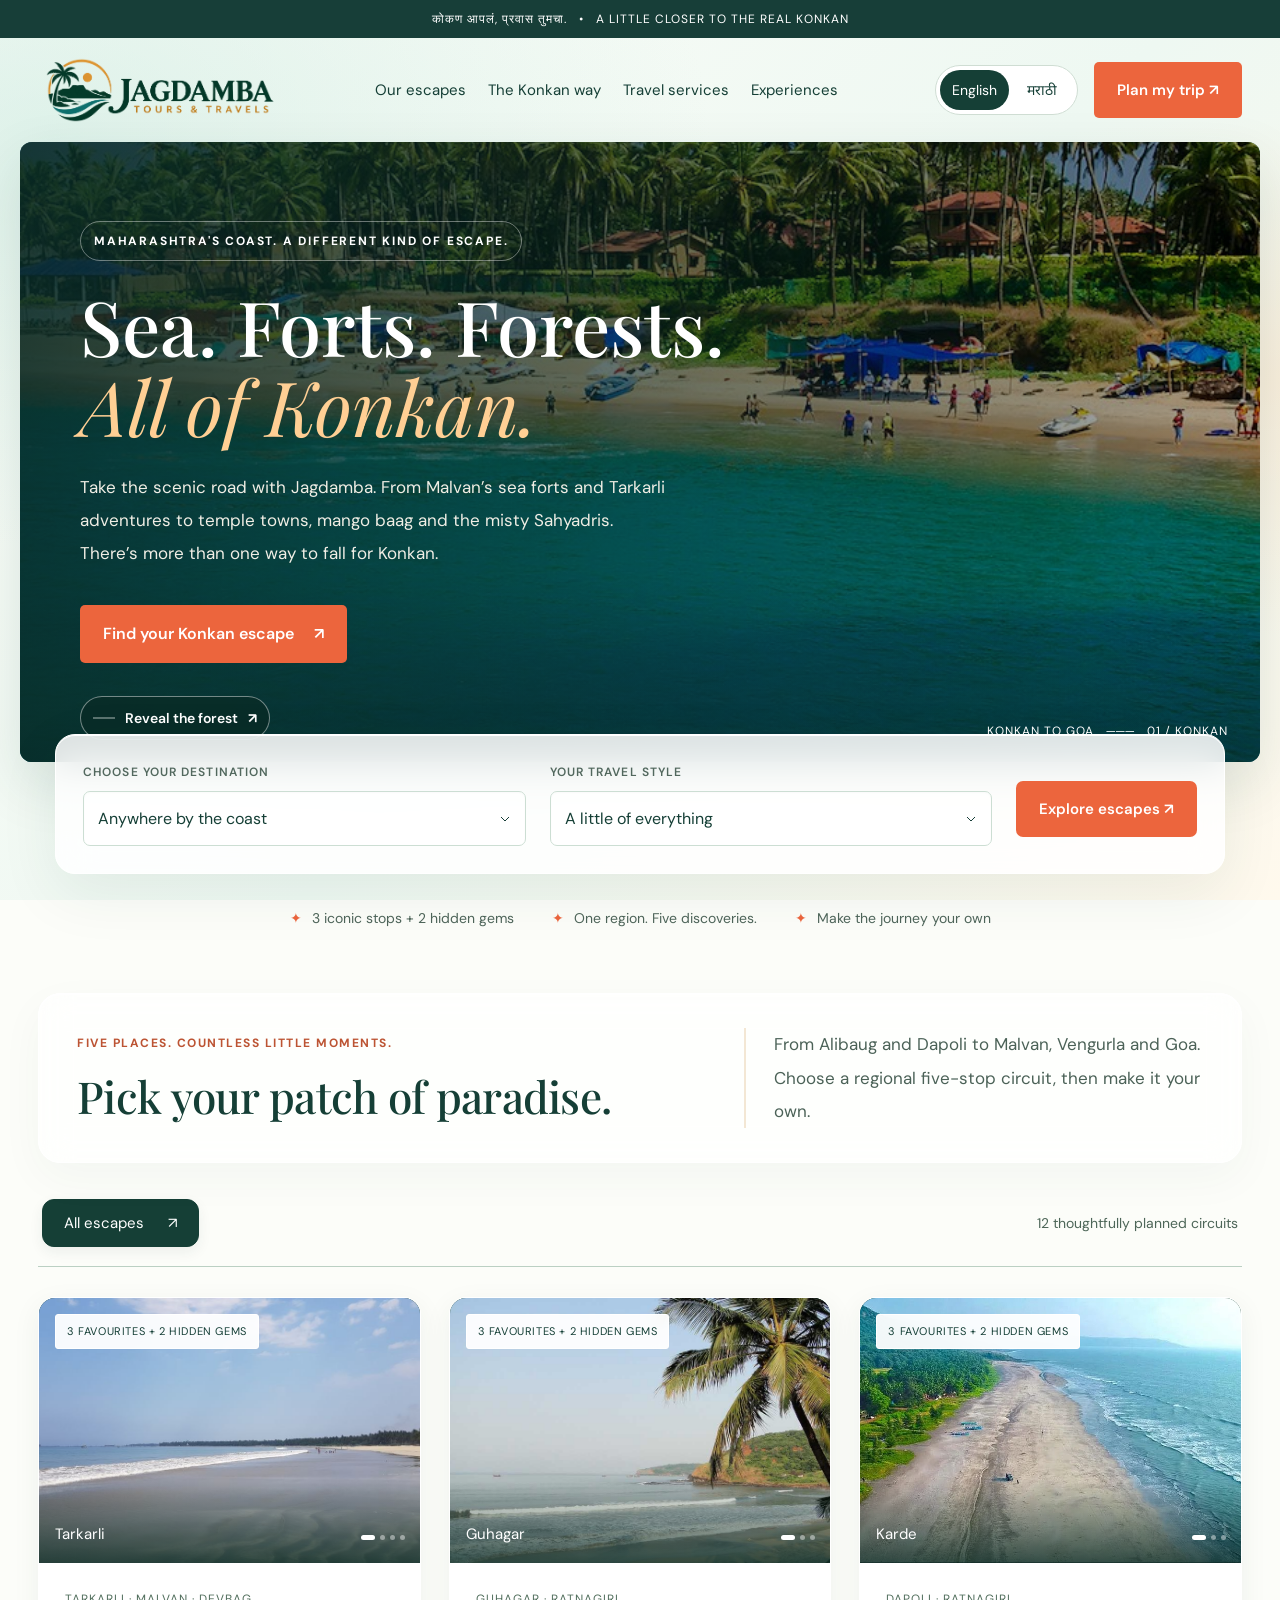
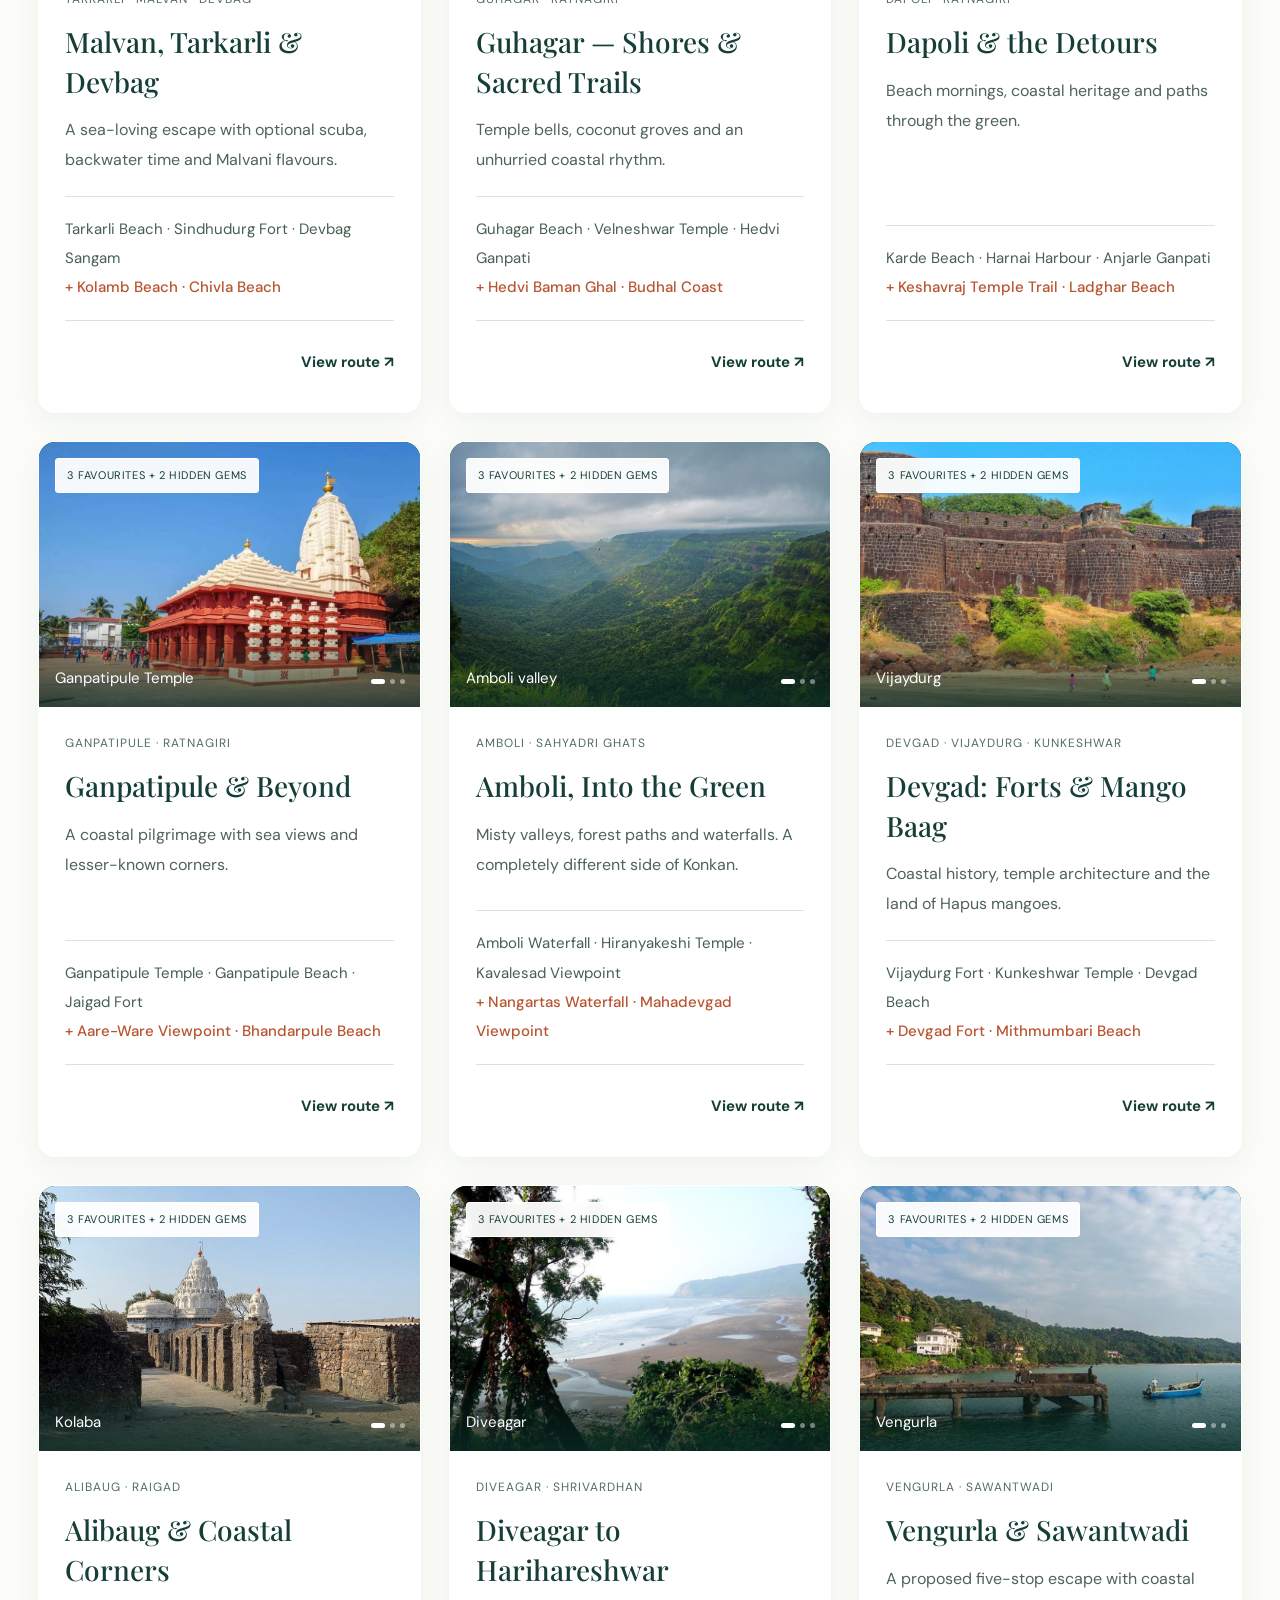
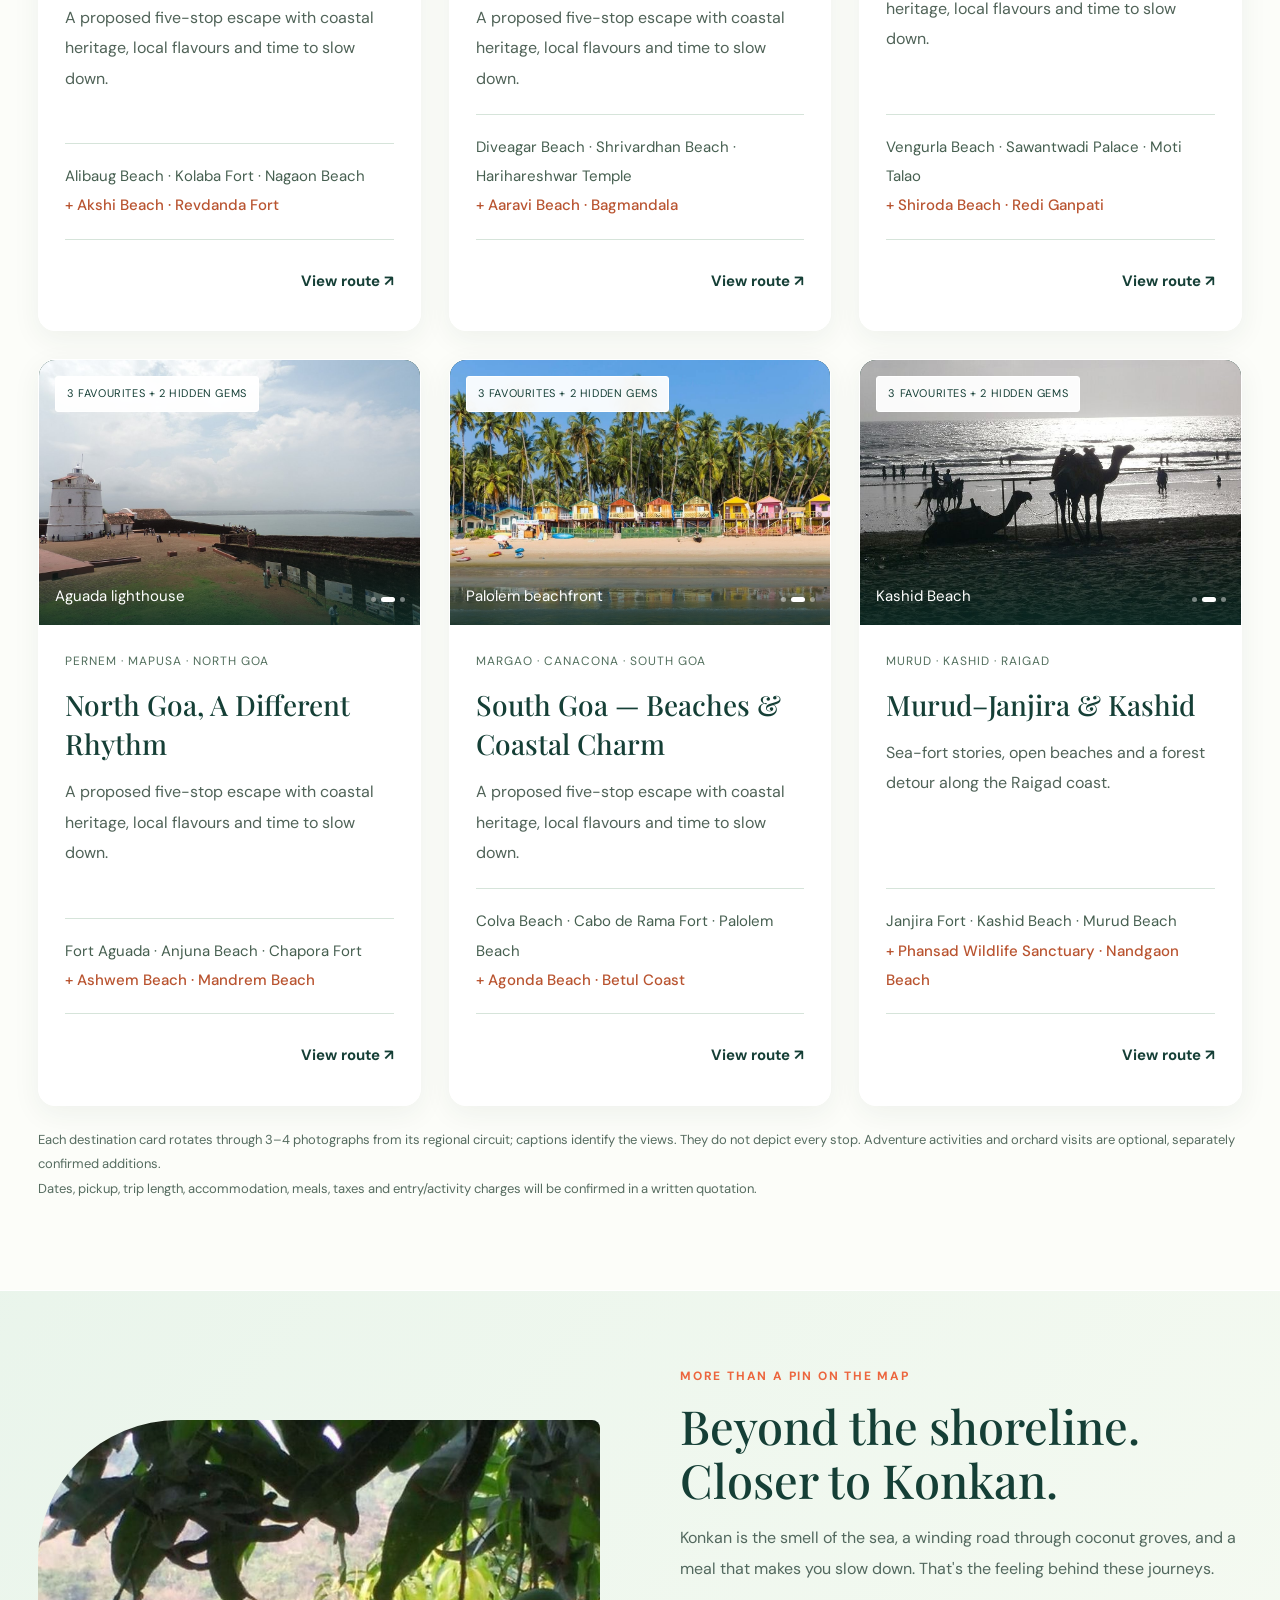
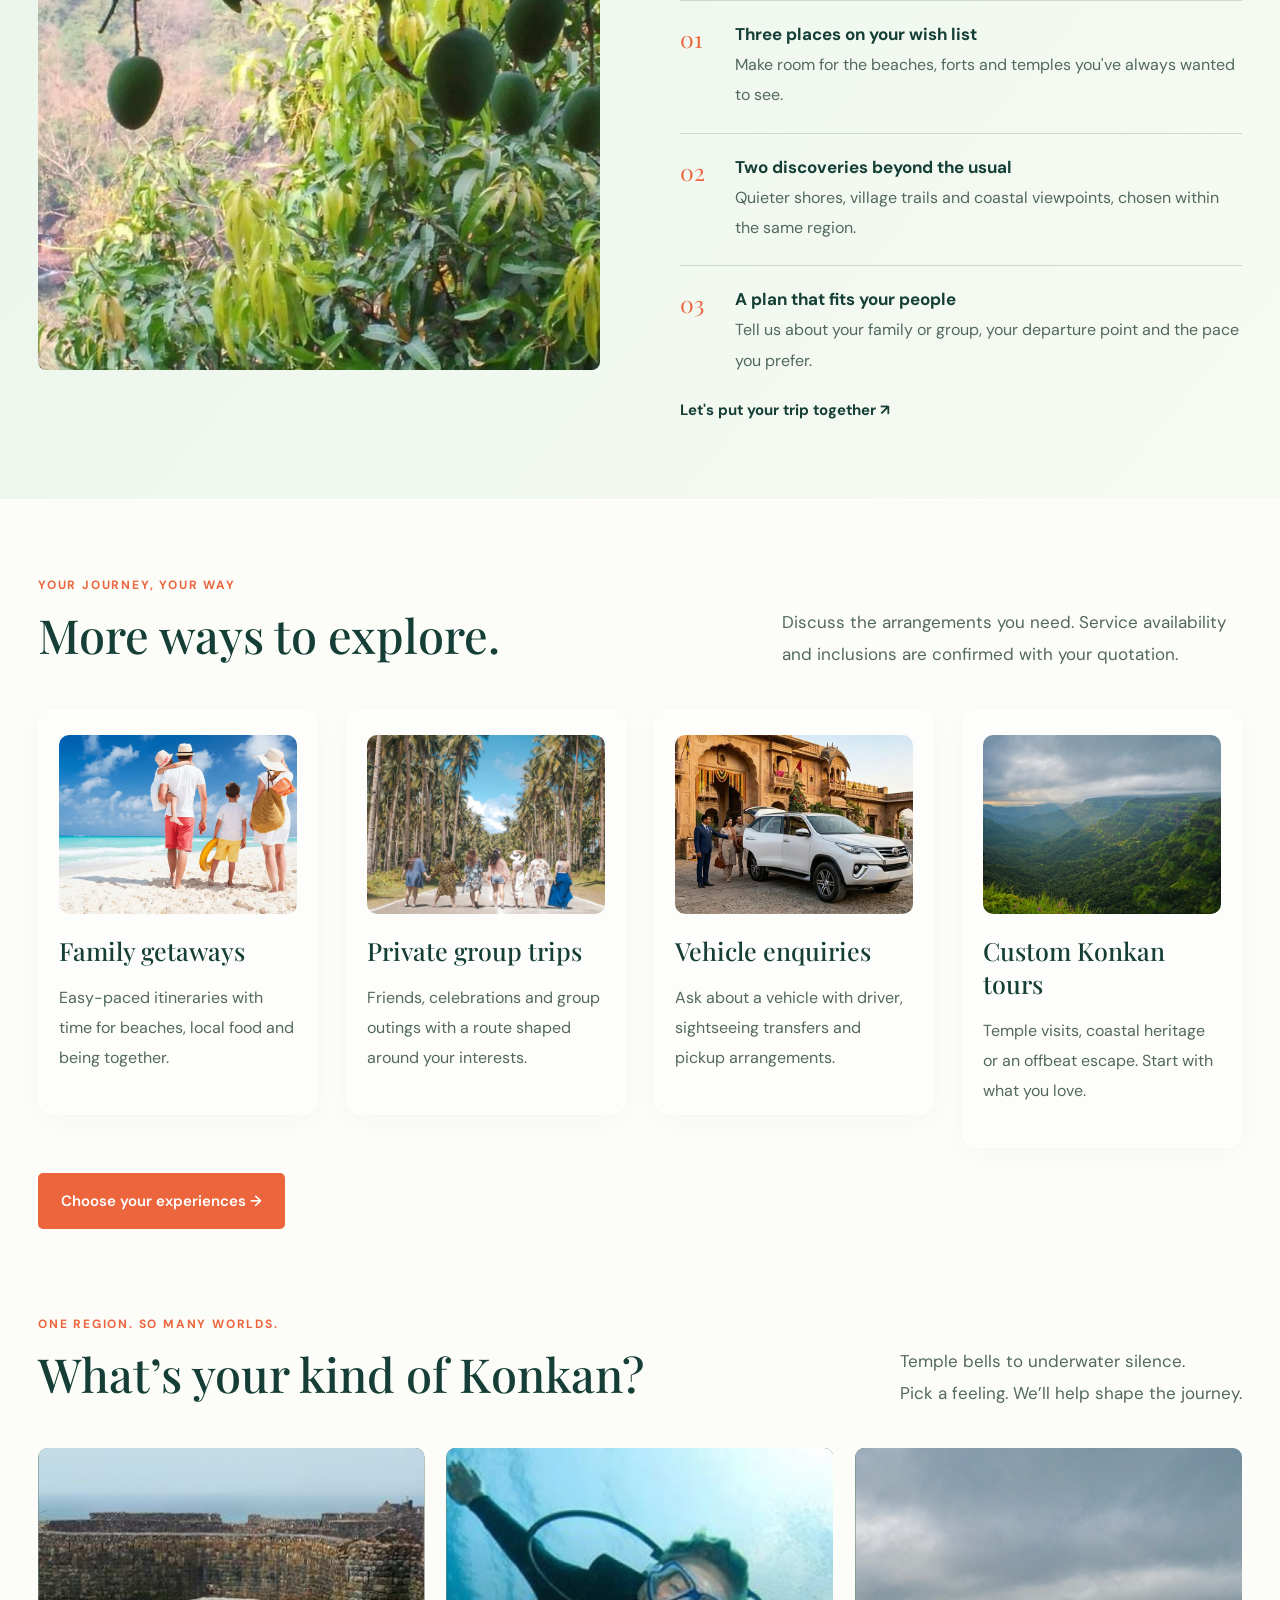
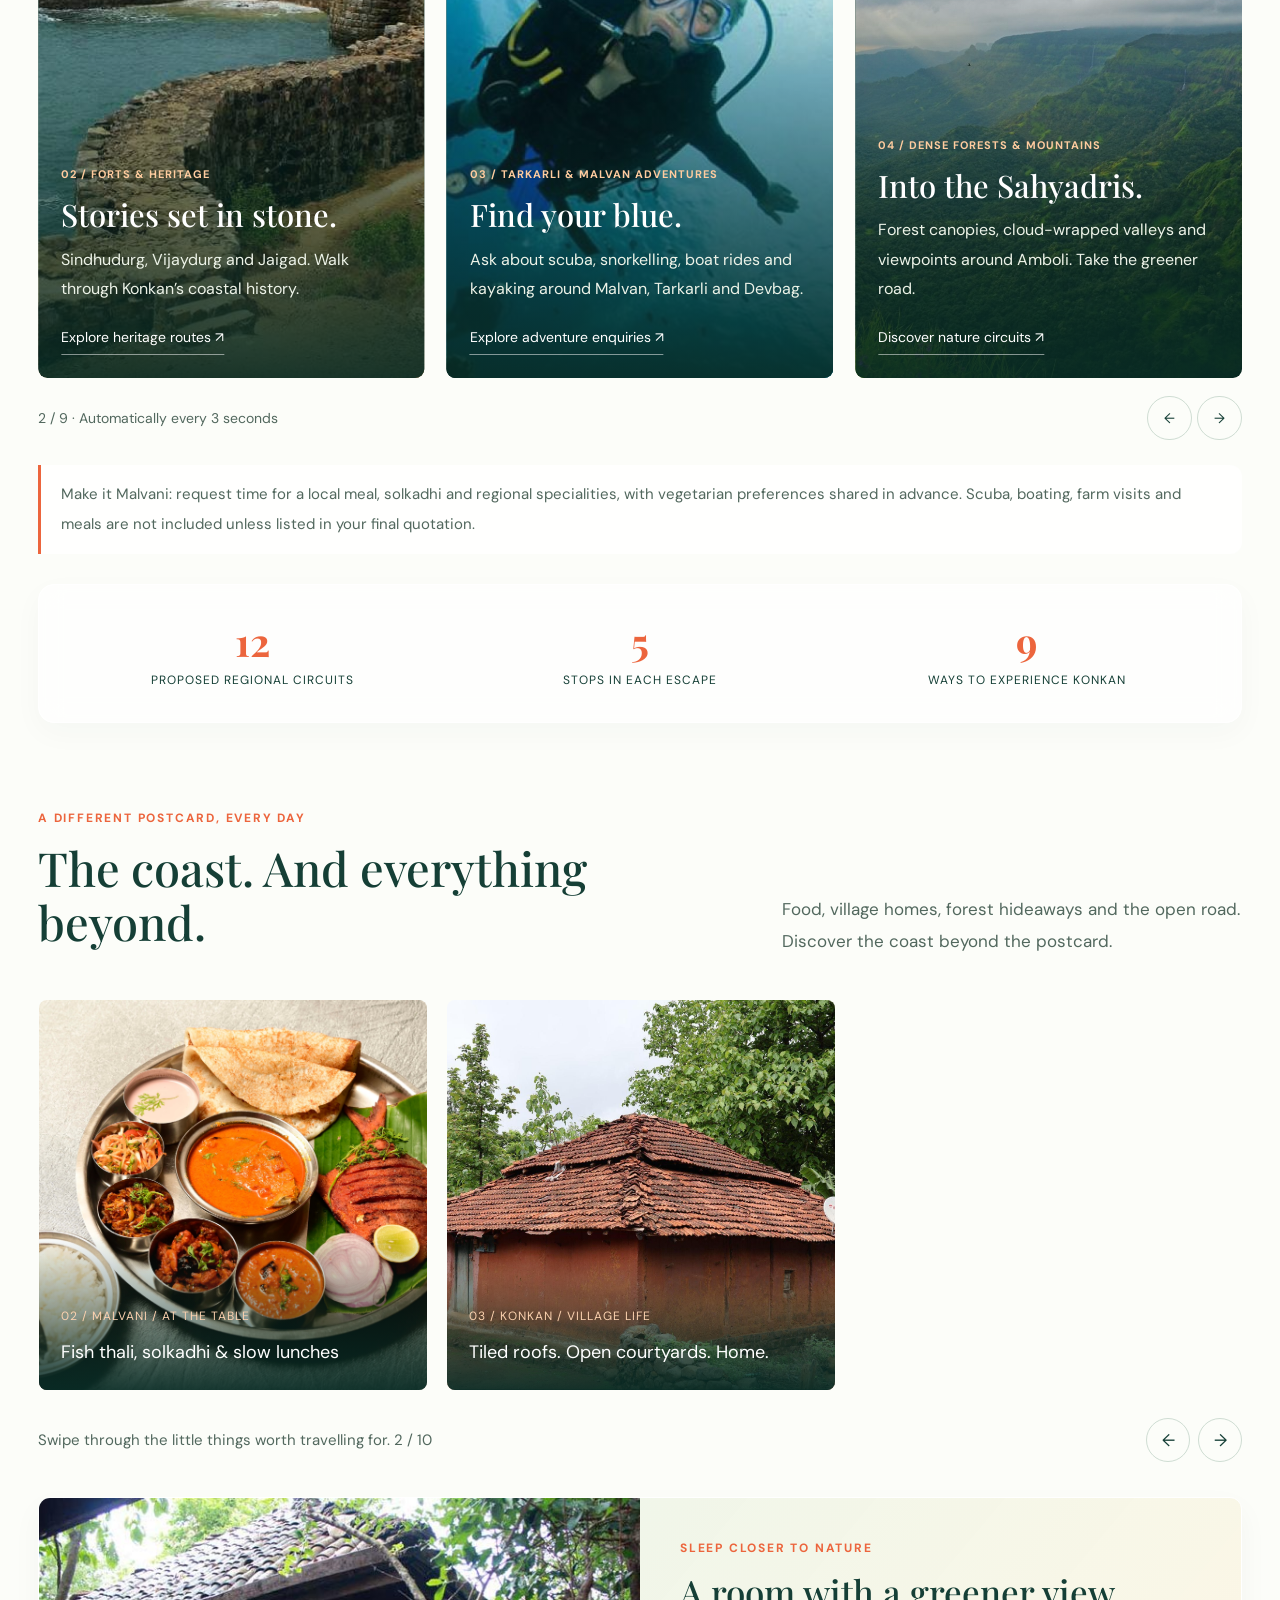
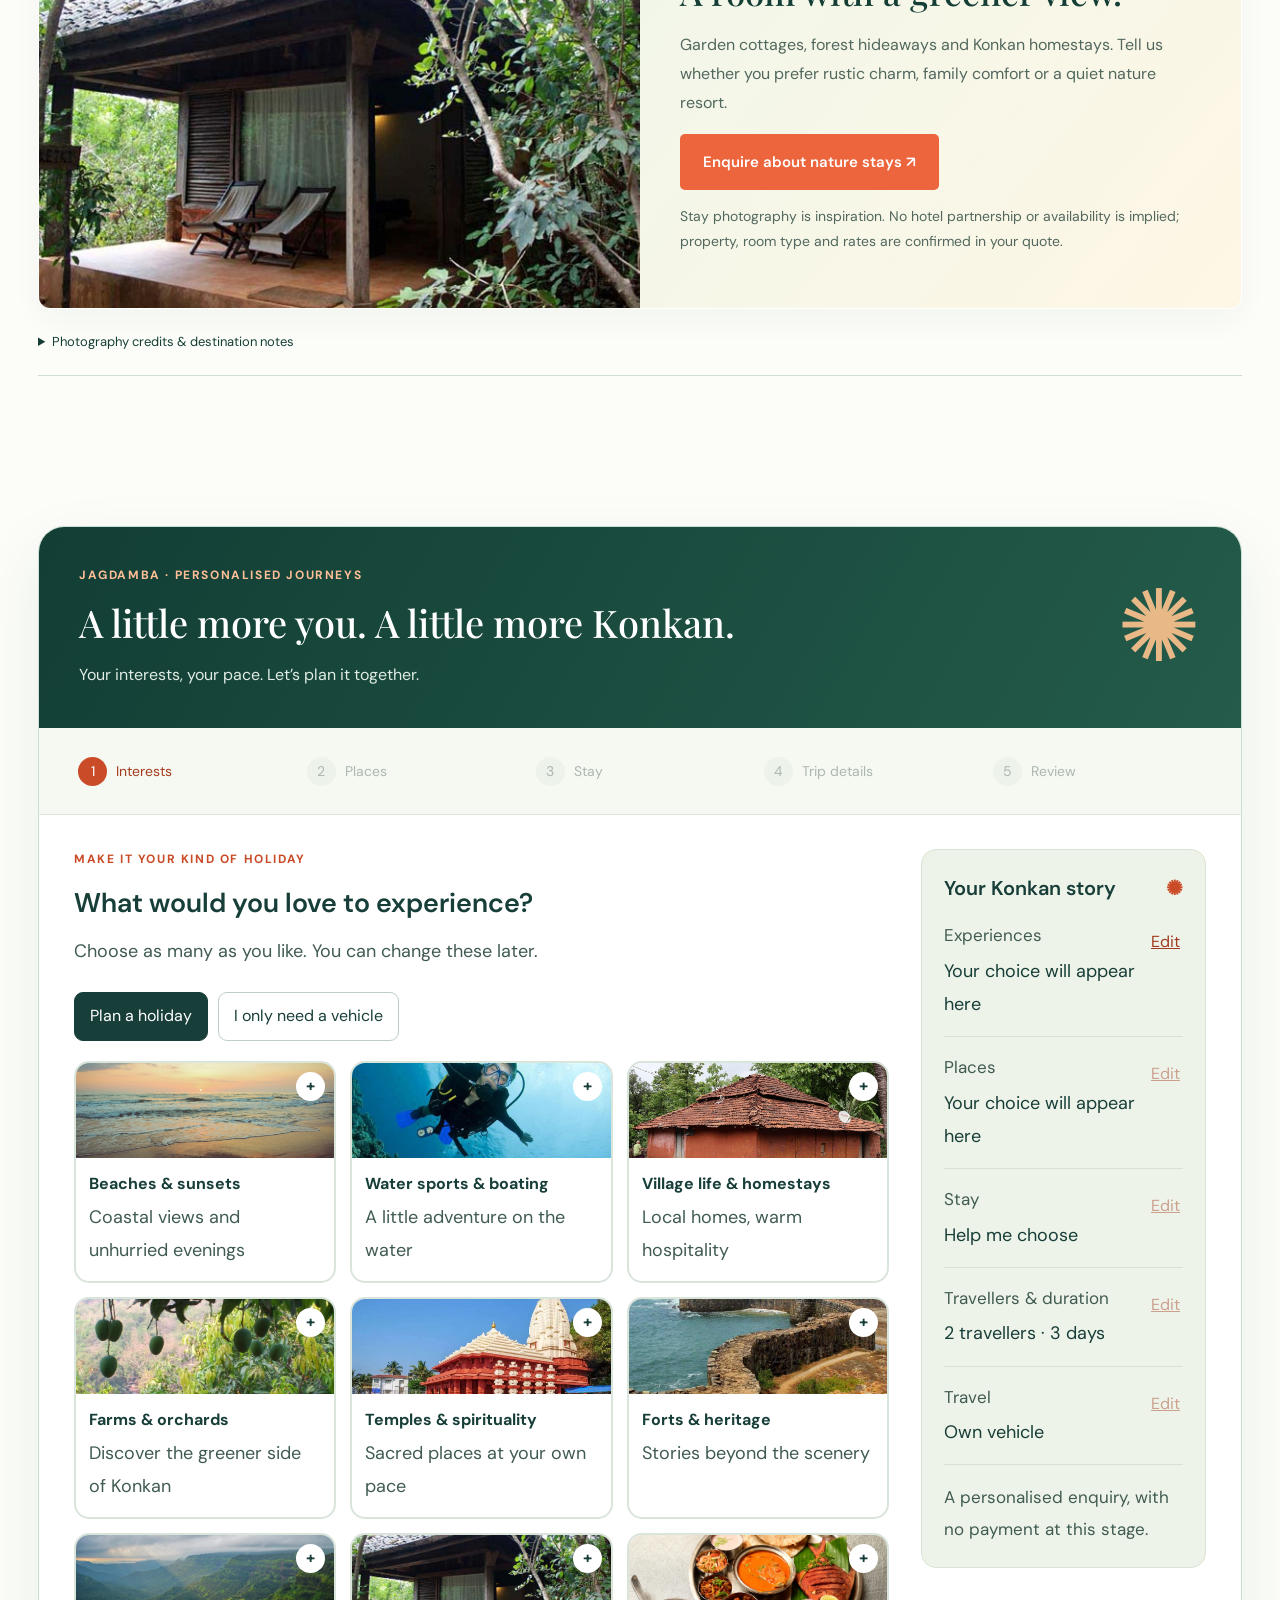
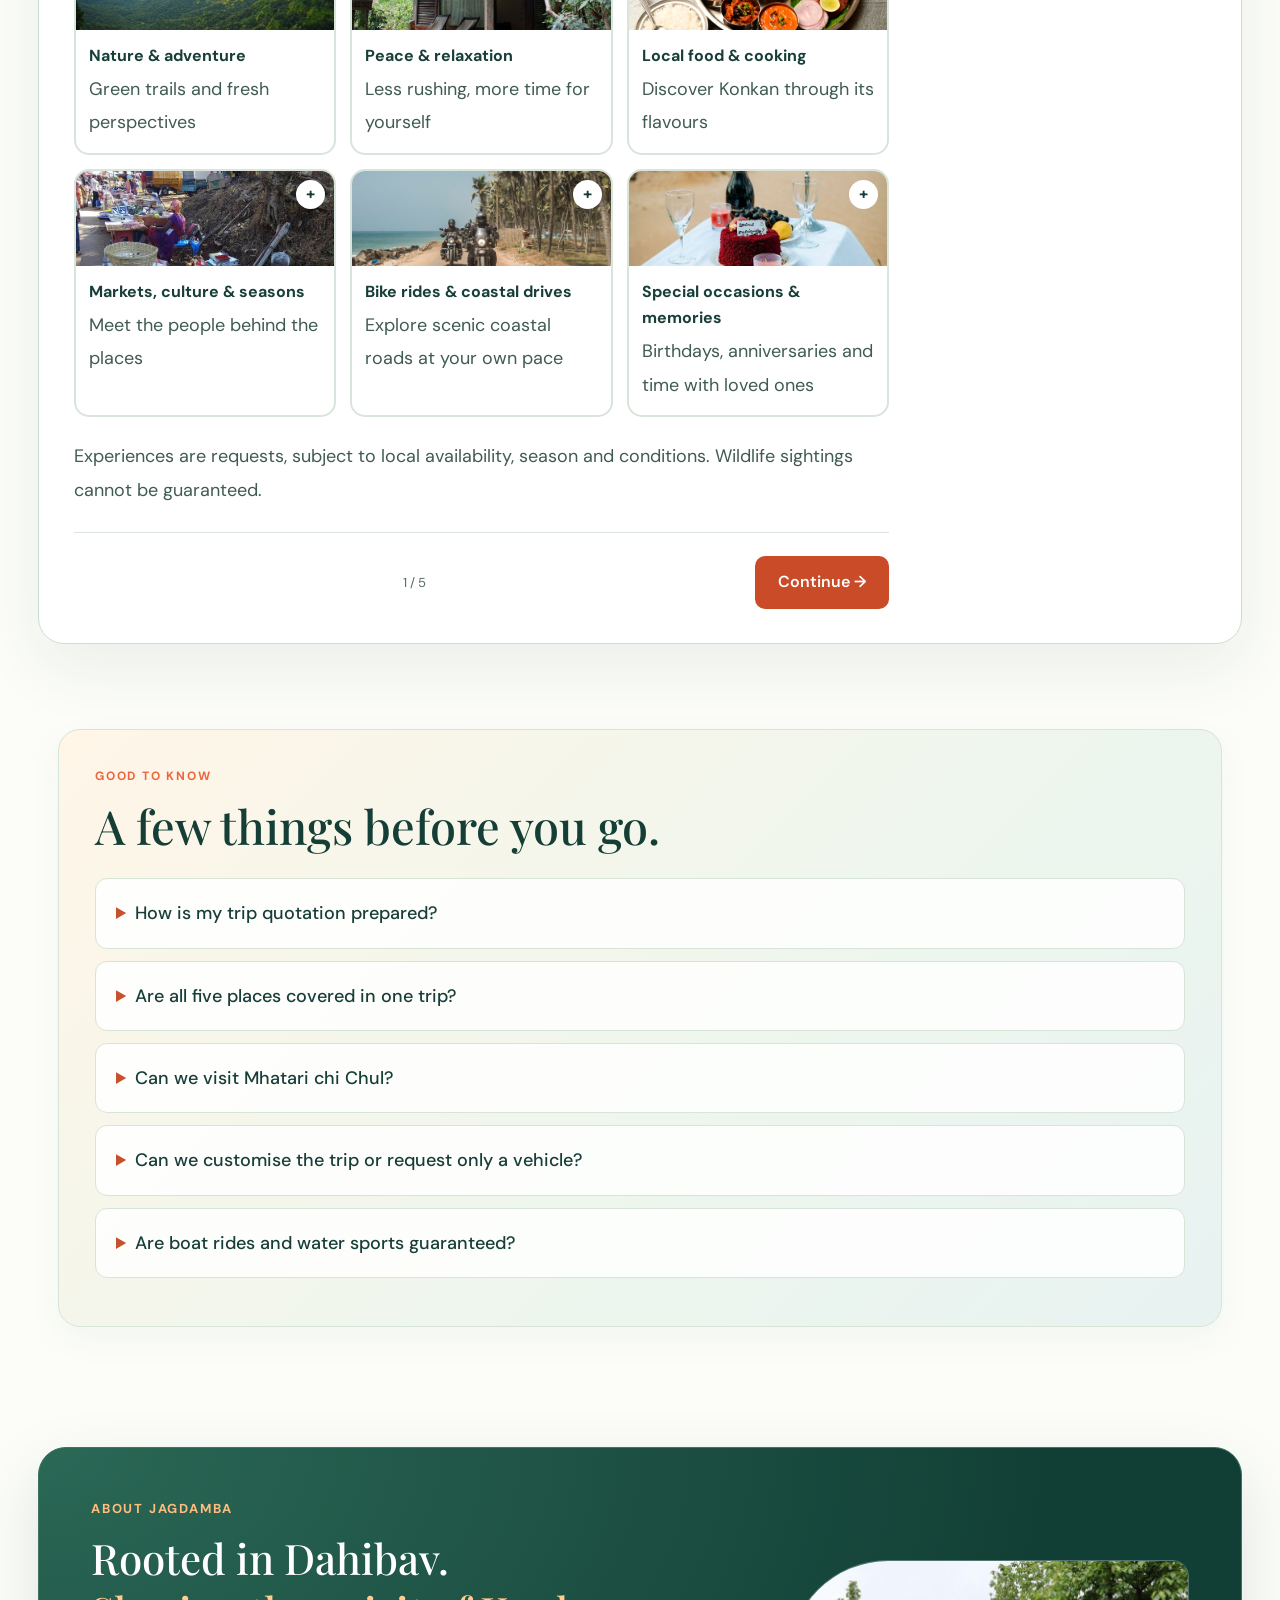
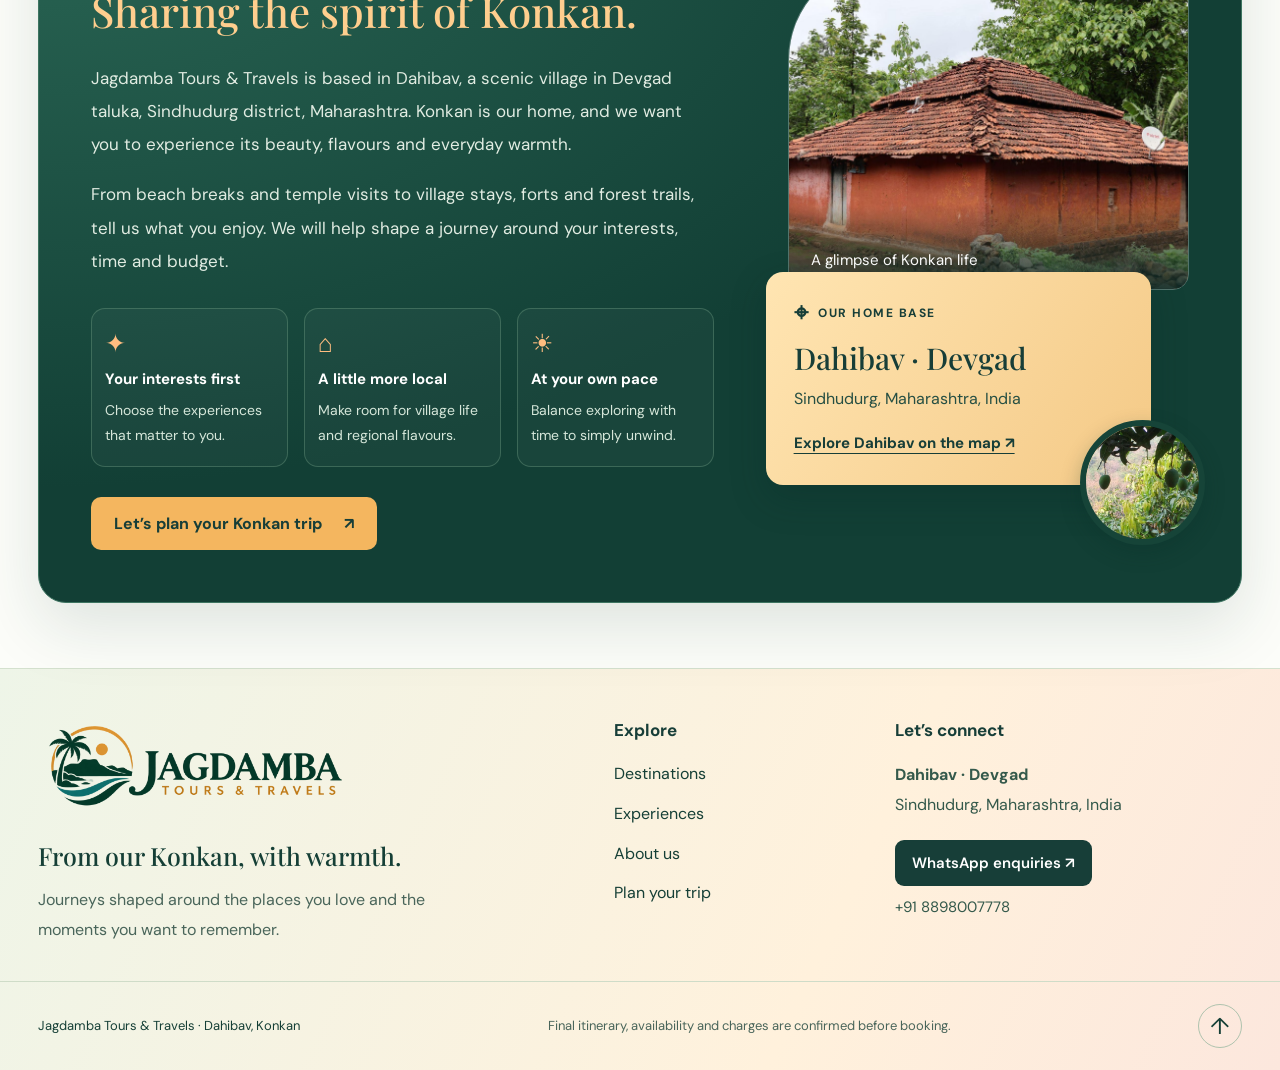
==== index.html @ 3707e6ba "Refresh hero transition script after forest update" ====
<!doctype html><html lang="en"><head><meta charset="UTF-8"><meta name="viewport" content="width=device-width,initial-scale=1"><title>Jagdamba Tours & Travels | A little more Konkan</title><meta name="description" content="Explore proposed five-stop Konkan escapes with Jagdamba Tours & Travels. Iconic shores, hidden corners and journeys tailored to you."><link href="https://fonts.googleapis.com/css2?family=DM+Sans:wght@400;500;600;700&family=Playfair+Display:wght@400;500;600&display=swap" rel="stylesheet"><style>
:root{--ink:#173e38;--paper:#faf9f4;--orange:#ec653d;--muted:#6d7870;--line:#dce2d8}*{box-sizing:border-box}html{scroll-behavior:smooth;scroll-padding-top:95px}body{margin:0;background:var(--paper);color:var(--ink);font-family:'DM Sans',sans-serif}a{color:inherit;text-decoration:none}button,input,select,textarea{font:inherit}button,a,input,select,textarea{outline-offset:5px}button{cursor:pointer}.wrap{max-width:1240px;margin:auto;padding:0 38px}.top{background:#173e38;color:#fff;text-align:center;padding:9px;font-size:11px;letter-spacing:1.5px}.nav{height:91px;display:flex;justify-content:space-between;align-items:center;gap:25px}.brand{display:flex;gap:12px;align-items:center}.mark{font-size:33px;color:var(--orange)}.brand strong{font-family:'Playfair Display';font-size:25px;letter-spacing:1px}.brand small{display:block;font-size:9px;letter-spacing:3px;margin-top:3px}.navlinks{display:flex;gap:28px;font-size:13px}.btn{display:inline-flex;align-items:center;justify-content:center;gap:20px;border:0;background:var(--orange);color:#fff;padding:16px 23px;border-radius:5px;font-size:13px;font-weight:600}.btn.light{background:#fff;color:var(--ink)}.btn.outline{background:transparent;border:1px solid var(--line);color:var(--ink)}.hero{margin:0 20px;min-height:620px;border-radius:12px;position:relative;overflow:hidden;background:#215a58;display:flex;align-items:center;color:white}.hero>img{position:absolute;width:100%;height:100%;object-fit:cover;filter:brightness(.67)}.hero:after{content:'';position:absolute;inset:0;background:linear-gradient(90deg,rgba(9,44,39,.65),transparent)}.herotext{position:relative;z-index:1;width:1240px;margin:auto;padding:65px 60px}.eyebrow{font-size:10px;letter-spacing:2.3px;font-weight:700;text-transform:uppercase}.hero .eyebrow{display:inline-block;border:1px solid #ffffff65;padding:9px 13px;border-radius:30px}h1,h2,h3{font-family:'Playfair Display',serif;font-weight:500}h1{font-size:76px;line-height:1.05;max-width:670px;margin:25px 0}h1 em{color:#ffcf94;font-weight:400}p{line-height:1.8}.hero p{max-width:460px;font-size:14px;color:#f0eee5}.hero .btn{margin-top:18px}.herofoot{position:absolute;bottom:23px;right:32px;z-index:2;font-size:10px;letter-spacing:1px}.finder{position:relative;z-index:3;background:white;margin:-28px auto 0;max-width:1070px;box-shadow:0 14px 45px #213c3910;border-radius:7px;padding:23px 28px;display:grid;grid-template-columns:1fr 1fr 1fr auto;gap:26px;align-items:center}.finder label{font-size:10px;text-transform:uppercase;letter-spacing:1.5px;display:block;margin-bottom:9px;color:var(--muted)}.finder select{background:white;color:var(--ink);border:0;width:100%;font-size:13px}.introbar{display:flex;justify-content:center;gap:70px;padding:32px;font-size:11px;color:var(--muted)}.introbar span:before{content:'✦';color:var(--orange);margin-right:10px}section{padding:75px 0}.heading{display:flex;justify-content:space-between;align-items:end;gap:35px;margin-bottom:30px}h2{font-size:46px;line-height:1.15;margin:13px 0}.heading p{font-size:13px;max-width:350px;color:var(--muted);margin-bottom:5px}.orange{color:var(--orange)}.filters{display:flex;gap:9px;flex-wrap:wrap;margin:28px 0}.chip{border:1px solid var(--line);background:transparent;padding:11px 20px;border-radius:30px;font-size:12px;color:var(--ink)}.chip.active{background:var(--ink);color:white;border-color:var(--ink)}.cards{display:grid;grid-template-columns:repeat(3,1fr);gap:25px}.card{background:white;border:1px solid #e3e7df;border-radius:9px;overflow:hidden;transition:transform .25s}.card:hover{transform:translateY(-5px)}.cardpic{height:235px;position:relative;background:#a1b9a3}.cardpic img{width:100%;height:100%;object-fit:cover}.badge{position:absolute;left:16px;top:16px;background:#fff;padding:7px 10px;border-radius:3px;font-size:10px;letter-spacing:.6px}.cardbody{padding:24px}.region{font-size:9px;letter-spacing:1.8px;color:var(--muted)}h3{font-size:25px;margin:10px 0}.cardbody>p{font-size:12px;color:var(--muted);min-height:44px}.stops{font-size:11px;line-height:2;color:#596e61;border-top:1px solid var(--line);padding:15px 0}.stops b{color:var(--orange);font-weight:500}.price{display:flex;justify-content:space-between;align-items:center;padding-top:12px;border-top:1px solid var(--line)}.price strong{font-size:25px}.price small{display:block;font-size:9px;color:var(--muted);margin-top:4px}.textbutton{border:0;background:none;font-size:12px;color:var(--ink);font-weight:700}.notice{font-size:11px;color:var(--muted);margin-top:22px;line-height:1.7}.story{background:#edf0e7}.split{display:grid;grid-template-columns:1fr 1fr;gap:80px;align-items:center}.storyimg{height:550px;border-radius:140px 8px 8px 8px;object-fit:cover;width:100%;background:#87a49b}.story p{font-size:13px;color:var(--muted)}.feature{display:grid;grid-template-columns:45px 1fr;border-top:1px solid #ced8cb;padding:18px 0;gap:10px}.feature b{font-size:13px}.feature span{font-family:'Playfair Display';font-size:23px;color:var(--orange)}.feature p{margin:5px 0 0;font-size:12px}.services{display:grid;grid-template-columns:repeat(4,1fr);gap:30px;margin-top:35px}.service{border-top:1px solid var(--line);padding-top:23px}.service span{color:var(--orange);font-size:24px}.service h3{font-size:21px}.service p{font-size:12px;color:var(--muted)}.gallery{display:grid;grid-template-columns:1.5fr 1fr 1fr;gap:16px;height:340px}.gallery figure{margin:0;position:relative;overflow:hidden;border-radius:8px;background:#638d80}.gallery img{width:100%;height:100%;object-fit:cover;transition:transform 1s}.gallery figure:hover img{transform:scale(1.06)}.gallery figcaption{position:absolute;bottom:0;padding:30px 20px 17px;background:linear-gradient(transparent,#143a38bb);color:white;width:100%;font-size:13px}.gallerynote{font-size:10px;color:var(--muted)}.plan{background:var(--ink);color:white;border-radius:12px;padding:55px;display:grid;grid-template-columns:.9fr 1.1fr;gap:65px}.plan h2{font-size:43px}.plan p{font-size:13px;color:#cad6cc}.formgrid{display:grid;grid-template-columns:1fr 1fr;gap:18px}label{font-size:11px}input,select,textarea{display:block;width:100%;padding:13px 12px;margin-top:7px;border:1px solid #69857a;border-radius:4px;background:#ffffff0c;color:white;min-width:0}select option{color:var(--ink);background:white}.full{grid-column:1/-1}textarea{resize:vertical}#result{background:#ffffff10;padding:16px;font-size:12px;white-space:pre-wrap}#result:empty{display:none}.faq{max-width:850px;margin:auto}details{border-bottom:1px solid var(--line);padding:21px 0}summary{cursor:pointer;font-size:14px;font-weight:500}details p{font-size:13px;color:var(--muted)}footer{border-top:1px solid var(--line);padding:40px 0 25px}footer .wrap{display:flex;align-items:center;justify-content:space-between;gap:30px}footer p{font-size:10px;color:var(--muted)}.preview{color:#6f796e;font-size:10px;text-align:center;padding:10px}dialog{border:0;border-radius:12px;max-width:650px;width:calc(100% - 32px);padding:35px;color:var(--ink);background:var(--paper)}dialog::backdrop{background:#0d3029bb}.close{float:right;border:0;background:transparent;font-size:25px;color:var(--ink)}.routeitem{display:flex;gap:18px;border-bottom:1px solid var(--line);padding:14px 0}.routeitem span{color:var(--orange);font-size:12px}.routeitem p{margin:3px 0;font-size:12px;color:var(--muted)}@media(max-width:900px){.navlinks{display:none}.cards{grid-template-columns:1fr 1fr}.split{gap:35px}.services{grid-template-columns:1fr 1fr}.finder{margin:15px 25px 0;gap:15px}.introbar{gap:20px}.plan{gap:30px;padding:30px}h1{font-size:62px}}@media(max-width:600px){.wrap{padding:0 22px}.top{font-size:8px}.nav{height:78px}.brand strong{font-size:20px}.brand small{font-size:7px}.nav>.btn{padding:12px;font-size:10px}.hero{margin:0 10px;min-height:570px}.herotext{padding:45px 24px}h1{font-size:56px}.hero p{font-size:13px}.herofoot{font-size:8px}.finder{grid-template-columns:1fr 1fr;padding:20px;margin:15px 18px 0}.finder>.btn{width:100%}.introbar{flex-wrap:wrap;padding:25px 15px;gap:13px;font-size:9px}section{padding:47px 0}.heading{display:block}h2{font-size:35px}.cards,.split,.plan{grid-template-columns:1fr}.cardpic{height:245px}.storyimg{height:350px}.services{gap:20px}.gallery{grid-template-columns:1fr 1fr;height:440px}.gallery figure:first-child{grid-column:1/-1}.plan{border-radius:0;padding:30px 22px}.planwrap{padding:0}.formgrid{gap:13px}.plan h2{font-size:35px}footer .wrap{display:block}.gallerynote{line-height:1.7}}

[hidden]{display:none!important}.scroll-progress{position:fixed;top:0;left:0;height:3px;background:var(--orange);z-index:100;width:0;pointer-events:none}.nav{position:relative;z-index:5}.navlinks a{position:relative;padding:8px 0}.navlinks a:after{content:'';position:absolute;bottom:0;left:0;width:0;height:2px;background:var(--orange);transition:width .3s}.navlinks a:hover:after{width:100%}.btn{transition:transform .25s,box-shadow .25s,background .25s}.btn:hover{transform:translateY(-3px);box-shadow:0 10px 25px #173e3825}.hero>img{animation:coastal-drift 16s ease-in-out infinite alternate}.herotext>*{animation:welcome .9s both}.herotext h1{animation-delay:.15s}.herotext p{animation-delay:.3s}.herotext .btn{animation-delay:.45s}@keyframes coastal-drift{from{transform:scale(1)}to{transform:scale(1.08)}}@keyframes welcome{from{opacity:0;transform:translateY(22px)}to{opacity:1;transform:translateY(0)}}.reveal{transition:opacity .75s,transform .75s}.motion-ready .reveal:not(.visible){opacity:0;transform:translateY(28px)}.motion-ready .reveal.slide-left:not(.visible){transform:translateX(-25px)}.motion-ready .reveal.slide-right:not(.visible){transform:translateX(25px)}.reveal.visible{opacity:1;transform:none}.cardpic img{transition:transform .65s}.card:hover .cardpic img{transform:scale(1.06)}.card{animation:welcome .5s both}.card:nth-child(3n+2){animation-delay:.08s}.card:nth-child(3n+3){animation-delay:.16s}.chip{transition:background .25s,color .25s,transform .25s}.chip:hover{transform:translateY(-2px)}dialog[open]{animation:welcome .3s}.experience-grid{display:grid;grid-template-columns:repeat(3,1fr);gap:22px}.experience-tile{position:relative;overflow:hidden;aspect-ratio:4/4.4;border-radius:9px;background:#284b40;color:white;display:flex;align-items:end;isolation:isolate}.experience-tile img{position:absolute;inset:0;width:100%;height:100%;object-fit:cover;z-index:-2;transition:transform .8s}.experience-tile:after{content:'';position:absolute;inset:0;background:linear-gradient(transparent 15%,#082b24eb);z-index:-1}.experience-tile:hover img{transform:scale(1.08)}.experience-copy{padding:25px;width:100%}.experience-copy h3{font-size:28px;margin:8px 0}.experience-copy p{font-size:12px;color:#edf3e8;line-height:1.7;margin:8px 0}.experience-copy .eyebrow{color:#ffcc9f;font-size:9px}.experience-link{margin-top:13px;display:inline-block;font-size:11px;border-bottom:1px solid #ffffff80;padding-bottom:4px}.discovery-strip{display:grid;grid-template-columns:repeat(3,1fr);background:#f0eee4;padding:30px;border-radius:8px;gap:20px;margin-top:30px;text-align:center}.discovery-strip strong{display:block;font-family:'Playfair Display';font-size:39px;color:var(--orange)}.discovery-strip span{font-size:10px;letter-spacing:1px;text-transform:uppercase}.season-note{background:#fff;border-left:3px solid var(--orange);padding:15px 20px;font-size:12px;line-height:1.8;color:var(--muted);margin-top:25px}.gallery{grid-template-columns:1.3fr 1fr 1fr;height:340px}.image-credits summary{font-size:10px;font-weight:400}.image-credits p{font-size:10px}.storyimg{object-position:center}.route-thumb{width:100%;height:180px;object-fit:cover;border-radius:6px;margin-top:15px}.cardpic .badge{font-size:9px}.hero h1{max-width:800px}.floating-top{position:fixed;right:22px;bottom:22px;z-index:8;border-radius:50%;width:43px;height:43px;background:var(--orange);color:white;border:0;box-shadow:0 6px 25px #173e3833;opacity:0;pointer-events:none;transform:translateY(15px);transition:.3s}.floating-top.show{opacity:1;pointer-events:auto;transform:none}@media(max-width:900px){.experience-grid{grid-template-columns:1fr 1fr}}@media(max-width:600px){.experience-grid{grid-template-columns:1fr}.experience-tile{aspect-ratio:1.1}.discovery-strip{padding:20px 10px;gap:12px}.discovery-strip strong{font-size:31px}.discovery-strip span{font-size:8px}.gallery{height:470px}.hero h1{font-size:51px}.reveal{transition-duration:.5s}}@media(prefers-reduced-motion:reduce){html{scroll-behavior:auto}*,*:before,*:after{animation:none!important;transition:none!important}.motion-ready .reveal:not(.visible){opacity:1;transform:none}}

/* Equal-sized responsive postcard slider */
.gallery{display:flex;gap:20px;height:auto;overflow-x:auto;scroll-snap-type:x mandatory;scrollbar-width:none;padding:4px 0 12px;overscroll-behavior-x:contain}.gallery::-webkit-scrollbar{display:none}.gallery figure,.gallery figure:first-child{flex:0 0 calc((100% - 40px)/3);height:390px;min-width:0;scroll-snap-align:start;grid-column:auto}.gallery img{display:block}.gallery figcaption{font-size:15px;line-height:1.5;padding:70px 22px 23px;background:linear-gradient(transparent,#082c26eb)}.gallery figcaption small{display:block;color:#fbd1af;font-size:10px;letter-spacing:1.4px;margin-bottom:9px}.slider-tools{display:flex;align-items:center;justify-content:space-between;gap:14px;margin:16px 0}.slider-tools p{font-size:12px;color:var(--muted);margin:0}.slider-buttons{display:flex;gap:8px}.slider-buttons button{height:44px;min-width:44px;border:1px solid var(--line);border-radius:50%;background:transparent;color:var(--ink)}.slider-buttons button:hover{background:var(--ink);color:white}.slider-buttons button[aria-pressed=true]{background:var(--orange);color:white;border-color:var(--orange)}.coast-route{display:flex;flex-wrap:wrap;gap:10px;align-items:center;margin:25px 0}.coast-route span{border:1px solid var(--line);border-radius:24px;padding:10px 16px;font-size:12px}.coast-route span:last-child{background:var(--ink);color:white}.stay-banner{display:grid;grid-template-columns:1fr 1fr;background:#edf0e7;border-radius:12px;overflow:hidden;margin-top:35px}.stay-banner>img{height:100%;min-height:340px;width:100%;object-fit:cover}.stay-banner>div{padding:40px}.stay-banner h3{font-size:35px}.stay-banner p{font-size:13px;color:var(--muted)}@media(max-width:900px){.gallery figure,.gallery figure:first-child{flex-basis:calc((100% - 20px)/2);height:360px}}@media(max-width:600px){.gallery{gap:14px}.gallery figure,.gallery figure:first-child{flex-basis:88%;height:370px}.gallery figcaption{font-size:16px}.slider-tools{align-items:start}.slider-tools p{max-width:170px;font-size:11px}.stay-banner{grid-template-columns:1fr}.stay-banner>img{height:260px;min-height:0}.stay-banner>div{padding:26px}.coast-route{gap:8px}.coast-route span{padding:8px 12px;font-size:11px}.formgrid{grid-template-columns:1fr}.services{grid-template-columns:1fr 1fr}h1{overflow-wrap:break-word}}@media(max-width:360px){.nav>.btn{padding:10px 8px}.brand strong{font-size:17px}.mark{font-size:25px}.wrap{padding:0 16px}.gallery figure,.gallery figure:first-child{height:330px}}

.services{align-items:start}.service-photo{display:block;width:100%;height:auto;aspect-ratio:4/3;object-fit:cover;border-radius:8px;margin-bottom:20px}.service{min-width:0}.experience-window{overflow:hidden;border-radius:9px;touch-action:pan-y}.experience-grid{display:flex;gap:22px;transition:transform 950ms cubic-bezier(.25,.6,.3,1);will-change:transform}.experience-grid .experience-tile{flex:0 0 calc((100% - 44px)/3);min-width:0;opacity:1!important;transform:none!important;transition:none!important}.experience-grid .experience-copy{padding:23px}.experience-controls{display:flex;align-items:center;justify-content:space-between;margin:18px 0 25px;gap:12px}.experience-controls span{font-size:12px;color:var(--muted)}.experience-controls button{background:transparent;border:1px solid var(--line);color:var(--ink);border-radius:30px;min-height:44px;padding:10px 16px}.experience-controls button:hover{background:var(--ink);color:white}@media(max-width:900px){.experience-grid .experience-tile{flex-basis:calc((100% - 22px)/2)}}@media(max-width:600px){.services{grid-template-columns:repeat(2,minmax(0,1fr));gap:28px 18px}.service h3{font-size:21px}.service p{font-size:12px}.service-photo{margin-bottom:15px}.experience-grid{gap:14px}.experience-grid .experience-tile{flex-basis:100%;aspect-ratio:1.06}.experience-controls span{font-size:11px}.experience-controls button{padding:10px 12px}}

.destination-deck{position:absolute;inset:0;overflow:hidden;isolation:isolate;background:#284b40}.cardpic .destination-photo{position:absolute;inset:0;width:100%;height:100%;object-fit:cover;opacity:0;transform:scale(1.09) translateX(3%);transition:opacity 1200ms ease,transform 2200ms cubic-bezier(.2,.6,.3,1);z-index:0}.cardpic .destination-photo.is-current{opacity:1;transform:scale(1) translateX(0);z-index:1}.card:hover .cardpic .destination-photo{transform:scale(1.09) translateX(3%)}.card:hover .cardpic .destination-photo.is-current{transform:scale(1) translateX(0)}.photo-caption{position:absolute;bottom:0;left:0;right:0;padding:40px 16px 15px;background:linear-gradient(transparent,#0a2c26c9);color:white;font-size:12px;z-index:3}.photo-dots{position:absolute;right:15px;bottom:18px;display:flex;gap:5px;z-index:4}.photo-dots i{display:block;width:5px;height:5px;border-radius:50%;background:#ffffff70}.photo-dots i.active{background:white;width:14px;border-radius:4px}.photo-caption{padding-right:85px}.cardpic .badge{z-index:5}.gallery{scroll-behavior:smooth}
.route-photo-wrap{position:relative;height:260px;margin-top:15px;overflow:hidden;border-radius:8px}.route-photo-wrap .destination-photo{position:absolute;inset:0;width:100%;height:100%;object-fit:cover;opacity:0;transform:scale(1.09) translateX(3%);transition:opacity 1200ms,transform 2200ms;z-index:0}.route-photo-wrap .destination-photo.is-current{opacity:1;transform:scale(1);z-index:1}
.finder{max-width:1100px;padding:24px;gap:20px;border:1px solid #e4e9e0;border-radius:14px;box-shadow:0 16px 45px #173e3810;grid-template-columns:minmax(0,1.25fr) minmax(0,1.25fr) minmax(140px,.8fr) auto;align-items:center}.finder>div{min-width:0}.finder label,.finder-label{display:block;margin:0 0 9px;font-size:10px;line-height:1.4;font-weight:600;letter-spacing:1.1px;text-transform:uppercase;color:var(--muted)}.finder select{appearance:none;-webkit-appearance:none;display:block;width:100%;margin:0;padding:14px 36px 14px 14px;border:1px solid var(--line);border-radius:7px;background-color:#fafbf8;background-image:url("data:image/svg+xml,%3Csvg xmlns='http://www.w3.org/2000/svg' width='16' height='16' viewBox='0 0 24 24' fill='none' stroke='%23173e38' stroke-width='1.5'%3E%3Cpath d='m6 9 6 6 6-6'/%3E%3C/svg%3E");background-repeat:no-repeat;background-position:right 12px center;color:var(--ink);font-size:13px;line-height:1.5;min-height:48px;cursor:pointer}.finder select:focus{border-color:var(--ink)}.finder-budget{padding-left:18px;border-left:1px solid var(--line)}.finder-budget strong{display:block;font-size:24px;line-height:1.3;font-weight:500;white-space:nowrap}.finder-budget small{font-size:10px;font-weight:400;color:var(--muted)}.budget-note{display:block;font-size:9px;line-height:1.5;color:var(--muted);margin-top:5px}.finder>.btn{min-height:48px;align-self:end;margin-bottom:9px;white-space:nowrap;border-radius:7px}.escapes-toolbar{display:flex;align-items:center;justify-content:space-between;gap:15px;padding:18px 0;margin:10px 0 28px;border-top:1px solid var(--line);border-bottom:1px solid var(--line)}.escapes-toolbar .chip{border-radius:6px;padding:12px 19px;font-size:12px;display:flex;gap:24px;align-items:center}.escapes-total{font-size:11px;color:var(--muted)}@media(max-width:900px){.finder{margin:18px 25px 0;grid-template-columns:minmax(0,1fr) minmax(0,1fr)}.finder-budget{padding-left:0;border:0}.finder>.btn{align-self:center;margin:0}}@media(max-width:600px){.finder{margin:16px 18px 0;padding:20px;gap:20px 14px}.finder>div:nth-child(1),.finder>div:nth-child(2){grid-column:1/-1}.finder select{font-size:14px;padding-top:13px;padding-bottom:13px}.finder-budget strong{font-size:25px}.finder>.btn{font-size:11px;padding:14px 12px;gap:8px;white-space:normal}.finder label{font-size:10px}.escapes-total{max-width:130px;text-align:right;line-height:1.5;font-size:10px}.escapes-toolbar{margin-bottom:25px}}

/* Destination finder without a price panel. */
@media(min-width:901px){.finder{grid-template-columns:minmax(0,1fr) minmax(0,1fr) auto}}
@media(max-width:900px){.finder>.btn{grid-column:1/-1}}
</style><link rel="stylesheet" href="https://fonts.googleapis.com/css2?family=Noto+Sans+Devanagari:wght@400;500;600;700&display=swap"><link rel="stylesheet" href="assets/language.css"><link rel="stylesheet" href="assets/premium.css"><script src="assets/language-preference.js"></script><link rel="canonical" href="https://sandesh651.github.io/jagdamba-tours-travels/"><link rel="alternate" hreflang="en" href="https://sandesh651.github.io/jagdamba-tours-travels/"><link rel="alternate" hreflang="mr" href="https://sandesh651.github.io/jagdamba-tours-travels/mr.html"><link rel="alternate" hreflang="x-default" href="https://sandesh651.github.io/jagdamba-tours-travels/"><link rel="stylesheet" href="assets/trip-planner.css?v=3"><link rel="stylesheet" href="assets/brand.css"><link rel="stylesheet" href="assets/about.css?v=1"><link rel="stylesheet" href="assets/sea-opening.css?v=2"></head><body><div class="scroll-progress" aria-hidden="true"></div><div class="top">कोकण आपलं, प्रवास तुमचा. &nbsp; • &nbsp; A LITTLE CLOSER TO THE REAL KONKAN</div><header class="wrap nav"><a class="brand" href="#"><img class="brand-logo" src="assets/jagdamba-logo.png" width="2172" height="724" alt="JAGDAMBA TOURS &amp; TRAVELS"></a><nav class="navlinks"><a href="#packages">Our escapes</a><a href="#why">The Konkan way</a><a href="#services">Travel services</a><a href="#experiences">Experiences</a></nav><div class="nav-actions"><div class="language-switch" role="group" aria-label="Language / भाषा"><a href="index.html?lang=en" hreflang="en" lang="en" data-language="en">English</a><a href="mr.html?lang=mr" hreflang="mr" lang="mr" data-language="mr">मराठी</a></div><a class="btn" href="#plan">Plan my trip ↗</a></div></header>
<main><div class="sea-opening"><div class="hero"><img src="assets/india-coast.jpg" alt="Illustrative Indian coastal landscape" onerror="this.src='assets/india-coast.jpg';this.alt='Illustrative Indian coastal landscape'"><img class="sea-shore" src="assets/ghats.jpg" alt="Dense Konkan forest and misty Sahyadri hills" decoding="async"><div class="herotext"><div class="eyebrow">Maharashtra's coast. A different kind of escape.</div><h1>Sea. Forts. Forests.<br><em>All of Konkan.</em></h1><p>Take the scenic road with Jagdamba. From Malvan’s sea forts and Tarkarli adventures to temple towns, mango baag and the misty Sahyadris. There’s more than one way to fall for Konkan.</p><a class="btn" href="#packages">Find your Konkan escape <span>↗</span></a></div><div class="herofoot">KONKAN TO GOA &nbsp; ─── &nbsp; 01 / KONKAN</div><button class="sea-guide" type="button" aria-pressed="false"><i aria-hidden="true"></i><span>Reveal the coast</span><b aria-hidden="true">↗</b></button></div></div>
<div class="finder"><div><label for="region">Choose your destination</label><select id="region"><option value="all">Anywhere by the coast</option><option value="south">Malvan & Sindhudurg</option><option value="central">Guhagar & Ratnagiri</option><option value="north">Dapoli & around</option><option value="ghats">Amboli & the ghats</option><option value="goa">Goa & coastal detours</option></select></div><div><label for="mood">Your travel style</label><select id="mood"><option value="all">A little of everything</option value="beach">Beaches & sunsets</option><option value="culture">Temples & culture</option><option value="quiet">Quiet & offbeat</option><option value="adventure">Scuba & water adventures</option><option value="nature">Forests, ghats & baag</option></select></div><button class="btn" id="find">Explore escapes ↗</button></div><div class="introbar"><span>3 iconic stops + 2 hidden gems</span><span>One region. Five discoveries.</span><span>Make the journey your own</span></div>
<section id="packages"><div class="wrap"><div class="heading packages-intro"><div class="packages-title"><div class="eyebrow orange">FIVE PLACES. COUNTLESS LITTLE MOMENTS.</div><h2>Pick your patch of paradise.</h2></div><p class="packages-summary">From Alibaug and Dapoli to Malvan, Vengurla and Goa. Choose a regional five-stop circuit, then make it your own.</p></div><div class="filters escapes-toolbar" role="group" aria-label="Browse escapes"><button class="chip active" data-filter="all">All escapes <span aria-hidden="true">↗</span></button><span class="escapes-total">12 thoughtfully planned circuits</span></div><div class="cards" id="cards"></div><p id="empty" hidden>No matching circuits yet. Try another region or travel mood.</p><p class="notice">Each destination card rotates through 3–4 photographs from its regional circuit; captions identify the views. They do not depict every stop. Adventure activities and orchard visits are optional, separately confirmed additions.<br>Dates, pickup, trip length, accommodation, meals, taxes and entry/activity charges will be confirmed in a written quotation.</p></div></section>
<section class="story" id="why"><div class="wrap split"><img class="storyimg" src="assets/orchard.jpg" alt="Alphonso mangoes growing in a Konkan orchard" loading="lazy"><div><div class="eyebrow orange">MORE THAN A PIN ON THE MAP</div><h2>Beyond the shoreline.<br>Closer to Konkan.</h2><p>Konkan is the smell of the sea, a winding road through coconut groves, and a meal that makes you slow down. That's the feeling behind these journeys.</p><div class="feature"><span>01</span><div><b>Three places on your wish list</b><p>Make room for the beaches, forts and temples you've always wanted to see.</p></div></div><div class="feature"><span>02</span><div><b>Two discoveries beyond the usual</b><p>Quieter shores, village trails and coastal viewpoints, chosen within the same region.</p></div></div><div class="feature"><span>03</span><div><b>A plan that fits your people</b><p>Tell us about your family or group, your departure point and the pace you prefer.</p></div></div><a href="#plan" class="textbutton">Let's put your trip together ↗</a></div></div></section>
<section id="services"><div class="wrap"><div class="heading"><div><div class="eyebrow orange">YOUR JOURNEY, YOUR WAY</div><h2>More ways to explore.</h2></div><p>Discuss the arrangements you need. Service availability and inclusions are confirmed with your quotation.</p></div><div class="services"><div class="service"><img class="service-photo" loading="lazy" src="assets/family.jpg" alt="Family enjoying a beach holiday"><h3>Family getaways</h3><p>Easy-paced itineraries with time for beaches, local food and being together.</p></div><div class="service"><img class="service-photo" loading="lazy" src="assets/group.jpg" alt="Friends travelling along a palm-lined road"><h3>Private group trips</h3><p>Friends, celebrations and group outings with a route shaped around your interests.</p></div><div class="service"><img class="service-photo" loading="lazy" src="assets/vehicle.jpg" alt="Illustrative chauffeur-driven travel SUV"><h3>Vehicle enquiries</h3><p>Ask about a vehicle with driver, sightseeing transfers and pickup arrangements.</p></div><div class="service"><img class="service-photo" loading="lazy" src="assets/ghats.jpg" alt="Green Konkan hills for a customised escape"><h3>Custom Konkan tours</h3><p>Temple visits, coastal heritage or an offbeat escape. Start with what you love.</p></div></div><a class="btn" href="#plan" style="margin-top:25px">Choose your experiences →</a></div></section>
<section id="experiences" style="padding-top:10px"><div class="wrap"><div class="heading"><div><div class="eyebrow orange">ONE REGION. SO MANY WORLDS.</div><h2>What’s your kind of Konkan?</h2></div><p>Temple bells to underwater silence.<br>Pick a feeling. We’ll help shape the journey.</p></div><div class="experience-window" role="region" aria-label="Konkan experiences slideshow" aria-roledescription="carousel"><div class="experience-grid">
<a class="experience-tile" href="#packages" data-mood="culture"><img loading="lazy" src="assets/temple.jpg" alt="Ganpatipule Temple"><div class="experience-copy"><div class="eyebrow">01 / TEMPLES & TRADITIONS</div><h3>A moment of stillness.</h3><p>Ganpatipule, Kunkeshwar, Hedvi and village temples. Discover the spiritual heart of the coast.</p><span class="experience-link">Find a cultural escape ↗</span></div></a>
<a class="experience-tile" href="#packages" data-mood="culture"><img loading="lazy" src="assets/fort.jpg" alt="Stone ramparts of Sindhudurg Fort"><div class="experience-copy"><div class="eyebrow">02 / FORTS & HERITAGE</div><h3>Stories set in stone.</h3><p>Sindhudurg, Vijaydurg and Jaigad. Walk through Konkan’s coastal history.</p><span class="experience-link">Explore heritage routes ↗</span></div></a>
<a class="experience-tile" href="#packages" data-mood="adventure"><img loading="lazy" src="assets/scuba.jpg" alt="Illustrative scuba diver underwater"><div class="experience-copy"><div class="eyebrow">03 / TARKARLI & MALVAN ADVENTURES</div><h3>Find your blue.</h3><p>Ask about scuba, snorkelling, boat rides and kayaking around Malvan, Tarkarli and Devbag.</p><span class="experience-link">Explore adventure enquiries ↗</span></div></a>
<a class="experience-tile" href="#packages" data-mood="nature"><img loading="lazy" src="assets/ghats.jpg" alt="Dense evergreen forest and misty hills at Amboli"><div class="experience-copy"><div class="eyebrow">04 / DENSE FORESTS & MOUNTAINS</div><h3>Into the Sahyadris.</h3><p>Forest canopies, cloud-wrapped valleys and viewpoints around Amboli. Take the greener road.</p><span class="experience-link">Discover nature circuits ↗</span></div></a>
<a class="experience-tile" href="#packages" data-mood="nature"><img loading="lazy" src="assets/orchard.jpg" alt="Green Hapus mangoes hanging in a Konkan orchard"><div class="experience-copy"><div class="eyebrow">05 / MANGO BAAG & VILLAGE LIFE</div><h3>Rooted in the land.</h3><p>Hapus mango country, coconut groves and village detours. Request a seasonal orchard visit.</p><span class="experience-link">Find a slower escape ↗</span></div></a>
<a class="experience-tile" href="#packages" data-mood="nature"><img loading="lazy" src="assets/amboli.jpg" alt="Amboli waterfall surrounded by green forest"><div class="experience-copy"><div class="eyebrow">06 / WATERFALLS & GHAT ROADS</div><h3>Follow the mist.</h3><p>Amboli’s cascades and cool green surroundings. Waterfalls are seasonal and access may change.</p><span class="experience-link">Head for the hills ↗</span></div></a>
<a class="experience-tile" href="#plan"><img loading="lazy" src="assets/food.jpg" alt="A taste of the coast."><div class="experience-copy"><div class="eyebrow">07 / FOOD & LOCAL FLAVOURS</div><h3>A taste of the coast.</h3><p>Malvani thalis, solkadhi, fresh coastal cooking and vegetarian home-style meals. Share your food preferences.</p><span class="experience-link">Make it part of my journey ↗</span></div></a><a class="experience-tile" href="#plan"><img loading="lazy" src="assets/ride.jpg" alt="The road is part of the trip."><div class="experience-copy"><div class="eyebrow">08 / BIKE RIDES & SCENIC ROADS</div><h3>The road is part of the trip.</h3><p>Dream up a coastal bike escape, with breaks for viewpoints and village cafés. Bike hire and guided rides require a separate enquiry.</p><span class="experience-link">Make it part of my journey ↗</span></div></a><a class="experience-tile" href="#plan"><img loading="lazy" src="assets/home.jpg" alt="Stay a little more local."><div class="experience-copy"><div class="eyebrow">09 / HOMES & SLOW LIVING</div><h3>Stay a little more local.</h3><p>Red-tiled homes, village courtyards and quiet mornings. Ask about homestay-style accommodation along your route.</p><span class="experience-link">Make it part of my journey ↗</span></div></a></div></div><div class="experience-controls"><span id="experience-count" aria-live="off">1 / 9 · A new escape every 3 seconds</span><div><button id="experience-prev" aria-label="Previous experience">←</button>  <button id="experience-next" aria-label="Next experience">→</button></div></div><div class="season-note">Make it Malvani: request time for a local meal, solkadhi and regional specialities, with vegetarian preferences shared in advance. Scuba, boating, farm visits and meals are not included unless listed in your final quotation.</div><div class="discovery-strip"><div><strong data-count="12">12</strong><span>Proposed regional circuits</span></div><div><strong data-count="5">5</strong><span>Stops in each escape</span></div><div><strong data-count="9">9</strong><span>Ways to experience Konkan</span></div></div></div></section>
<section id="glimpses" style="padding-top:10px"><div class="wrap"><div class="heading"><div><div class="eyebrow orange">A DIFFERENT POSTCARD, EVERY DAY</div><h2>The coast. And everything beyond.</h2></div><p>Food, village homes, forest hideaways and the open road. Discover the coast beyond the postcard.</p></div><div class="gallery" id="postcards" tabindex="0" role="region" aria-roledescription="carousel" aria-label="Konkan lifestyle postcards"><figure><img loading="lazy" src="assets/ghats.jpg" alt="Mountains wrapped in green"><figcaption><small>01 / AMBOLI / THE GREEN ESCAPE</small>Mountains wrapped in green</figcaption></figure><figure><img loading="lazy" src="assets/food.jpg" alt="Fish thali, solkadhi & slow lunches"><figcaption><small>02 / MALVANI / AT THE TABLE</small>Fish thali, solkadhi & slow lunches</figcaption></figure><figure><img loading="lazy" src="assets/home.jpg" alt="Tiled roofs. Open courtyards. Home."><figcaption><small>03 / KONKAN / VILLAGE LIFE</small>Tiled roofs. Open courtyards. Home.</figcaption></figure><figure><img loading="lazy" src="assets/ride.jpg" alt="Take the long way by the sea"><figcaption><small>04 / WEST COAST / TWO WHEELS</small>Take the long way by the sea</figcaption></figure><figure><img loading="lazy" src="assets/stay.jpg" alt="Wake up where the forest begins"><figcaption><small>05 / NATURE STAYS / SWITCH OFF</small>Wake up where the forest begins</figcaption></figure><figure><img loading="lazy" src="assets/fort.jpg" alt="Stories written in stone"><figcaption><small>06 / MALVAN / COASTAL HERITAGE</small>Stories written in stone</figcaption></figure><figure><img loading="lazy" src="assets/orchard.jpg" alt="A little closer to the land"><figcaption><small>07 / MANGO COUNTRY / LOCAL LIFE</small>A little closer to the land</figcaption></figure><figure><img loading="lazy" src="assets/goa.jpg" alt="Cottages beneath a canopy of green"><figcaption><small>08 / GOA / GARDEN HIDEAWAYS</small>Cottages beneath a canopy of green</figcaption></figure><figure><img loading="lazy" src="assets/scuba.jpg" alt="A whole new world below the blue"><figcaption><small>09 / TARKARLI / OPTIONAL ADVENTURES</small>A whole new world below the blue</figcaption></figure><figure><img loading="lazy" src="assets/amboli.jpg" alt="Follow the sound of falling water"><figcaption><small>10 / SAHYADRIS / MONSOON MOOD</small>Follow the sound of falling water</figcaption></figure></div><div class="slider-tools"><p>Swipe through the little things worth travelling for. <span id="slidecount" aria-live="polite">1 / 10</span></p><div class="slider-buttons"><button id="slideprev" aria-label="Previous postcard">←</button><button id="slidenext" aria-label="Next postcard">→</button></div></div><div class="stay-banner"><img loading="lazy" src="assets/stay.jpg" alt="Wooden jungle cottage surrounded by greenery"><div><div class="eyebrow orange">SLEEP CLOSER TO NATURE</div><h3>A room with a greener view.</h3><p>Garden cottages, forest hideaways and Konkan homestays. Tell us whether you prefer rustic charm, family comfort or a quiet nature resort.</p><a class="btn" href="#plan">Enquire about nature stays ↗</a><p style="font-size:11px">Stay photography is inspiration. No hotel partnership or availability is implied; property, room type and rates are confirmed in your quote.</p></div></div><details class="image-credits"><summary>Photography credits & destination notes</summary><p>Destination collection: Tripoto (Tarkarli); TravelTriangle (Devbag); Salgaonkar Beach Resort (Devbag); WhatsHot (Velneshwar, Vengurla, Cabo de Rama); GuhagarBeach.com (Hedvi); Holidify (Guhagar); Spalba (Karde); Trawell and BeyondYatra (Anjarle); MakeMyTrip (Aare-Ware, Nivati); LBB (Jaigad); Arti Das (Hiranyakeshi); Expedia (Kunkeshwar); The Week (Vijaydurg); IndiaUnveiled (Devgad); Thrillophilia (Nagaon); Staybook and Times of India (Kolaba); Hindustan Times (Diveagar); Team-BHP (Harihareshwar); Gautam Khetwal (Shrivardhan); Tourmet (Redi); Incredible India and Outlook Traveller (Aguada); Zenith Holidays (Chapora); BeyondYatra and WanderOn (Palolem). Original source dimensions vary; images are optimised for this layout.</p><p>Service photos (illustrative): family — Delek Holbox; friends — Travel365; SUV — Golden Triangle Tours in India. These do not depict Jagdamba customers or its confirmed vehicle fleet. Lifestyle photos: Malvani thali — Konkan Crown via Zomato; Sindhudurg village home — Indian Districts; coastal riders — Royal Enfield Coastal Trail (illustrative west-coast ride); jungle cottage — Wildernest via Best Weekend Deals; garden cottages — Stone Water Eco Resort via Best Tourism Deals. These are travel inspiration, not confirmed accommodation or activity partners. Ganpatipule Temple: Times of India Travel. Sindhudurg Fort: TourTravelWorld. Scuba: Scuba Diving magazine (illustrative, not documented Tarkarli footage). Konkan Alphonso orchard: Moneycontrol. Amboli waterfall: Daytrip. Amboli valley: Yash Hegde, CC BY-SA 4.0, via Roundglass Sustain; resized and cropped for display. Coastal mood photos: Unsplash, illustrative rather than verified views of each route. <a href="https://roundglasssustain.com/travel/amboli-the-guide" target="_blank" rel="noopener">Amboli valley source</a> · <a href="https://creativecommons.org/licenses/by-sa/4.0/" target="_blank" rel="noopener">CC BY-SA 4.0</a>. Replace the collection with original Jagdamba trip photography as it becomes available.</p><p>Murud–Janjira &amp; Kashid photographs: <a href="https://commons.wikimedia.org/wiki/File:Murud-Janjira_Fort.jpg" target="_blank" rel="noopener">Praveenchandar Loganathan (Janjira Fort)</a>; <a href="https://commons.wikimedia.org/wiki/File:Kashid_beach.jpg" target="_blank" rel="noopener">Luckyanu6 (Kashid Beach)</a>; <a href="https://commons.wikimedia.org/wiki/File:Cannon_overlooking_coast,_Murud-Janjira.jpg" target="_blank" rel="noopener">Damitr (Janjira cannon)</a>. <a href="https://creativecommons.org/licenses/by-sa/4.0/" target="_blank" rel="noopener">CC BY-SA 4.0</a>; resized and cropped for display.</p></details></div></section>
<section id="plan" aria-label="Plan your trip"><div class="wrap planwrap"><div id="trip-planner"><noscript>Please enable JavaScript to use the trip planner. सहल नियोजनासाठी JavaScript सुरू करा.</noscript></div></div></section>
<section style="padding-top:10px"><div class="wrap faq faq-surface"><div class="eyebrow orange">GOOD TO KNOW</div><h2>A few things before you go.</h2><details><summary>How is my trip quotation prepared?</summary><p>Your quotation depends on your dates, departure city, trip duration, stay, meals, transport and chosen activities. Jagdamba will confirm the inclusions, exclusions and final total before booking.</p></details><details><summary>Are all five places covered in one trip?</summary><p>Each circuit suggests five stops within a regional cluster. The final duration, order and feasibility depend on your departure point, road conditions, opening hours and available time.</p></details><details><summary>Can we visit Mhatari chi Chul?</summary><p>We can include it as a requested addition to the South Konkan circuit once the local operator confirms the exact location, access, sea conditions and any extra boat charges. It is not a guaranteed stop in this preview.</p></details><details><summary>Can we customise the trip or request only a vehicle?</summary><p>Yes, use the custom trip or vehicle enquiry option to describe what you need. Availability, vehicle type and charges must be confirmed by Jagdamba.</p></details><details><summary>Are boat rides and water sports guaranteed?</summary><p>No. Sea access, boat rides, fort ferries and water sports depend on weather, tide, local permissions and operator availability. Activities and charges require separate confirmation.</p></details></div></section><section id="about" class="ja-about" aria-labelledby="ja-title"><div class="wrap"><div class="ja-panel"><div class="ja-copy"><div class="ja-eyebrow">ABOUT JAGDAMBA</div><h2 id="ja-title">Rooted in Dahibav.<br><span>Sharing the spirit of Konkan.</span></h2><p>Jagdamba Tours &amp; Travels is based in Dahibav, a scenic village in Devgad taluka, Sindhudurg district, Maharashtra. Konkan is our home, and we want you to experience its beauty, flavours and everyday warmth.</p><p>From beach breaks and temple visits to village stays, forts and forest trails, tell us what you enjoy. We will help shape a journey around your interests, time and budget.</p><div class="ja-values"><div><span aria-hidden="true">✦</span><strong>Your interests first</strong><small>Choose the experiences that matter to you.</small></div><div><span aria-hidden="true">⌂</span><strong>A little more local</strong><small>Make room for village life and regional flavours.</small></div><div><span aria-hidden="true">☀</span><strong>At your own pace</strong><small>Balance exploring with time to simply unwind.</small></div></div><a class="ja-cta" href="#plan">Let’s plan your Konkan trip <span aria-hidden="true">↗</span></a></div><div class="ja-visual"><figure class="ja-home"><img src="assets/home.jpg" alt="Traditional Konkan home, illustrative photograph" loading="lazy" width="1000" height="750"><figcaption>A glimpse of Konkan life</figcaption></figure><div class="ja-location"><div class="ja-location-top"><span aria-hidden="true">⌖</span><span>OUR HOME BASE</span></div><h3>Dahibav · Devgad</h3><p>Sindhudurg, Maharashtra, India</p><a href="https://www.google.com/maps/search/?api=1&amp;query=Dahibav%2C%20Devgad%2C%20Sindhudurg%2C%20Maharashtra" target="_blank" rel="noopener">Explore Dahibav on the map ↗</a></div><img class="ja-mango" src="assets/orchard.jpg" alt="Alphonso mangoes in a Konkan orchard" loading="lazy" width="500" height="500"></div></div></div></section></main><footer class="ja-footer"><div class="wrap ja-footer-grid"><div class="ja-footer-brand"><a class="brand" href="#"><img class="brand-logo" src="assets/jagdamba-logo.png" width="2172" height="724" alt="JAGDAMBA TOURS &amp; TRAVELS"></a><h3>From our Konkan, with warmth.</h3><p>Journeys shaped around the places you love and the moments you want to remember.</p></div><div class="ja-footer-links"><h4>Explore</h4><a href="#packages">Destinations</a><a href="#experiences">Experiences</a><a href="#about">About us</a><a href="#plan">Plan your trip</a></div><div class="ja-footer-contact"><h4>Let’s connect</h4><address><strong>Dahibav · Devgad</strong><br>Sindhudurg, Maharashtra, India</address><a href="https://wa.me/918898007778" target="_blank" rel="noopener" class="ja-whatsapp" aria-label="Message us on WhatsApp">WhatsApp enquiries ↗</a><span class="ja-phone">+91 8898007778</span></div></div><div class="wrap ja-footer-bottom"><small>Jagdamba Tours &amp; Travels · Dahibav, Konkan</small><p>Final itinerary, availability and charges are confirmed before booking.</p><a href="#">↑</a></div></footer><dialog id="itinerary"><button class="close" aria-label="Close itinerary">×</button><div id="modalbody"></div><a href="#plan" class="btn" id="modalplan" style="margin-top:20px">Plan this escape ↗</a></dialog>
<button class="floating-top" aria-label="Back to top" title="Back to top">↑</button><script>
const packages=[
{title:'The Malvan Coast',region:'south',area:'MALVAN · SINDHUDURG',moods:['beach','culture'],img:'assets/fort.jpg',desc:'Sea forts, sunlit shores and the quieter side of South Konkan.',stops:['Tarkarli Beach','Sindhudurg Fort','Devbag Sangam','Bhogwe Beach','Nivati Beach'],notes:['An easy beach walk and time by the sea.','Historic sea fort; ferry access subject to conditions.','Where river and sea meet; boating is optional.','A quieter coastal detour beyond the main circuit.','A scenic shore for a slower finish.']},
{title:'Guhagar — Shores & Sacred Trails',region:'central',area:'GUHAGAR · RATNAGIRI',moods:['culture','quiet'],img:'assets/temple.jpg',desc:'Temple bells, coconut groves and an unhurried coastal rhythm.',stops:['Guhagar Beach','Velneshwar Temple','Hedvi Ganpati','Hedvi Baman Ghal','Budhal Coast'],notes:['A relaxed walk along the open shore.','A temple visit by the coast.','A stop at the well-known Ganpati temple.','View only from a safe permitted area; tide dependent.','A quiet village-side coastal detour.']},
{title:'Dapoli & the Detours',region:'north',area:'DAPOLI · RATNAGIRI',moods:['quiet','beach','nature'],img:'assets/orchard.jpg',desc:'Beach mornings, coastal heritage and paths through the green.',stops:['Karde Beach','Harnai Harbour','Anjarle Ganpati','Keshavraj Temple Trail','Ladghar Beach'],notes:['A leisurely beach stop.','A glimpse of the working fishing harbour.','A visit to Kadyavarcha Ganpati.','A walk through greenery; suitable footwear advised.','A quieter beach stop to round off the route.']},
{title:'Ganpatipule & Beyond',region:'central',area:'GANPATIPULE · RATNAGIRI',moods:['culture','beach'],img:'assets/temple.jpg',desc:'A coastal pilgrimage with sea views and lesser-known corners.',stops:['Ganpatipule Temple','Ganpatipule Beach','Jaigad Fort','Aare-Ware Viewpoint','Bhandarpule Beach'],notes:['Allow time for darshan; queues vary.','A beach walk beside the temple.','Explore the coastal fort during permitted hours.','A scenic roadside viewpoint stop.','A quieter shore near the main circuit.']}
,
{title:'Tarkarli, Dive a Little Deeper',region:'south',area:'TARKARLI · MALVAN · DEVBAG',moods:['adventure','beach'],img:'assets/scuba.jpg',desc:'A sea-loving escape with optional scuba, backwater time and Malvani flavours.',stops:['Tarkarli Beach','Sindhudurg Fort','Devbag Sangam','Kolamb Beach','Chivla Beach'],notes:['Ask about a guided scuba session as a separately quoted activity.','Coastal heritage; ferries depend on sea conditions.','Optional boating or kayaking, subject to operator availability.','A quieter shore close to Malvan.','A relaxed sunset walk and time for a Malvani meal.']},
{title:'Amboli, Into the Green',region:'ghats',area:'AMBOLI · SAHYADRI GHATS',moods:['nature','quiet'],img:'assets/ghats.jpg',desc:'Misty valleys, forest paths and waterfalls. A completely different side of Konkan.',stops:['Amboli Waterfall','Hiranyakeshi Temple','Kavalesad Viewpoint','Nangartas Waterfall','Mahadevgad Viewpoint'],notes:['Seasonal waterfall viewing from permitted areas.','Temple and river-source surroundings within the forest.','Valley views; visibility depends on weather.','An offbeat waterfall viewpoint, subject to access.','A quieter ghat viewpoint; local conditions determine the final route.']},
{title:'Devgad: Forts & Mango Baag',region:'south',area:'DEVGAD · VIJAYDURG · KUNKESHWAR',moods:['culture','nature'],img:'assets/orchard.jpg',desc:'Coastal history, temple architecture and the land of Hapus mangoes.',stops:['Vijaydurg Fort','Kunkeshwar Temple','Devgad Beach','Devgad Fort','Mithmumbari Beach'],notes:['Explore the historic coastal fort during visiting hours.','A Shiva temple visit by the Arabian Sea.','An unhurried stop on Devgad’s shore.','A smaller heritage stop around the headland.','An offbeat beach detour. A mango-baag visit can be requested separately in season; farm access is not guaranteed.']}
];
packages.push(...[{"title": "Alibaug & Coastal Corners", "region": "north", "area": "ALIBAUG \u00b7 RAIGAD", "moods": ["beach", "culture", "quiet"], "img": "assets/beach.jpg", "desc": "A proposed five-stop escape with coastal heritage, local flavours and time to slow down.", "stops": ["Alibaug Beach", "Kolaba Fort", "Nagaon Beach", "Akshi Beach", "Revdanda Fort"], "notes": ["Suggested sightseeing stop; visiting hours, access and route order will be confirmed.", "Suggested sightseeing stop; visiting hours, access and route order will be confirmed.", "Suggested sightseeing stop; visiting hours, access and route order will be confirmed.", "Suggested sightseeing stop; visiting hours, access and route order will be confirmed.", "Suggested sightseeing stop; visiting hours, access and route order will be confirmed."]}, {"title": "Diveagar to Harihareshwar", "region": "north", "area": "DIVEAGAR \u00b7 SHRIVARDHAN", "moods": ["beach", "culture", "quiet"], "img": "assets/scenic.jpg", "desc": "A proposed five-stop escape with coastal heritage, local flavours and time to slow down.", "stops": ["Diveagar Beach", "Shrivardhan Beach", "Harihareshwar Temple", "Aaravi Beach", "Bagmandala"], "notes": ["Suggested sightseeing stop; visiting hours, access and route order will be confirmed.", "Suggested sightseeing stop; visiting hours, access and route order will be confirmed.", "Suggested sightseeing stop; visiting hours, access and route order will be confirmed.", "Suggested sightseeing stop; visiting hours, access and route order will be confirmed.", "Suggested sightseeing stop; visiting hours, access and route order will be confirmed."]}, {"title": "Vengurla & Sawantwadi", "region": "south", "area": "VENGURLA \u00b7 SAWANTWADI", "moods": ["beach", "culture", "quiet"], "img": "assets/home.jpg", "desc": "A proposed five-stop escape with coastal heritage, local flavours and time to slow down.", "stops": ["Vengurla Beach", "Sawantwadi Palace", "Moti Talao", "Shiroda Beach", "Redi Ganpati"], "notes": ["Suggested sightseeing stop; visiting hours, access and route order will be confirmed.", "Suggested sightseeing stop; visiting hours, access and route order will be confirmed.", "Suggested sightseeing stop; visiting hours, access and route order will be confirmed.", "Suggested sightseeing stop; visiting hours, access and route order will be confirmed.", "Suggested sightseeing stop; visiting hours, access and route order will be confirmed."]}, {"title": "North Goa, A Different Rhythm", "region": "goa", "area": "PERNEM \u00b7 MAPUSA \u00b7 NORTH GOA", "moods": ["beach", "culture", "quiet"], "img": "assets/goa.jpg", "desc": "A proposed five-stop escape with coastal heritage, local flavours and time to slow down.", "stops": ["Fort Aguada", "Anjuna Beach", "Chapora Fort", "Ashwem Beach", "Mandrem Beach"], "notes": ["Suggested sightseeing stop; visiting hours, access and route order will be confirmed.", "Suggested sightseeing stop; visiting hours, access and route order will be confirmed.", "Suggested sightseeing stop; visiting hours, access and route order will be confirmed.", "Suggested sightseeing stop; visiting hours, access and route order will be confirmed.", "Suggested sightseeing stop; visiting hours, access and route order will be confirmed."]}, {"title": "South Goa — Beaches & Coastal Charm", "region": "goa", "area": "MARGAO \u00b7 CANACONA \u00b7 SOUTH GOA", "moods": ["beach", "culture", "quiet"], "img": "assets/stay.jpg", "desc": "A proposed five-stop escape with coastal heritage, local flavours and time to slow down.", "stops": ["Colva Beach", "Cabo de Rama Fort", "Palolem Beach", "Agonda Beach", "Betul Coast"], "notes": ["Suggested sightseeing stop; visiting hours, access and route order will be confirmed.", "Suggested sightseeing stop; visiting hours, access and route order will be confirmed.", "Suggested sightseeing stop; visiting hours, access and route order will be confirmed.", "Suggested sightseeing stop; visiting hours, access and route order will be confirmed.", "Suggested sightseeing stop; visiting hours, access and route order will be confirmed."]}]);
const destinationPhotos=[[{"src": "assets/fort.jpg", "label": "Sindhudurg Fort"}, {"src": "assets/destinations/tarkarli-beach.jpg", "label": "Tarkarli"}, {"src": "assets/destinations/devbag.jpg", "label": "Devbag"}, {"src": "assets/destinations/devbag-stay.jpg", "label": "Devbag beachfront"}], [{"src": "assets/destinations/guhagar.jpg", "label": "Guhagar"}, {"src": "assets/destinations/velneshwar.jpg", "label": "Velneshwar"}, {"src": "assets/destinations/hedvi.jpg", "label": "Hedvi"}], [{"src": "assets/destinations/karde.jpg", "label": "Karde"}, {"src": "assets/destinations/anjarle.jpg", "label": "Anjarle"}, {"src": "assets/destinations/anjarle-gate.jpg", "label": "Anjarle Ganapati Temple"}], [{"src": "assets/temple.jpg", "label": "Ganpatipule Temple"}, {"src": "assets/destinations/jaigad.jpg", "label": "Jaigad"}, {"src": "assets/destinations/aareware.jpg", "label": "Aareware"}], [{"src": "assets/destinations/tarkarli-beach.jpg", "label": "Tarkarli"}, {"src": "assets/destinations/devbag.jpg", "label": "Devbag"}, {"src": "assets/fort.jpg", "label": "Sindhudurg Fort"}, {"src": "assets/destinations/devbag-stay.jpg", "label": "Devbag beachfront"}], [{"src": "assets/ghats.jpg", "label": "Amboli valley"}, {"src": "assets/amboli.jpg", "label": "Amboli waterfall"}, {"src": "assets/destinations/hiranyakeshi.jpg", "label": "Hiranyakeshi"}], [{"src": "assets/destinations/vijaydurg.jpg", "label": "Vijaydurg"}, {"src": "assets/destinations/kunkeshwar.jpg", "label": "Kunkeshwar"}, {"src": "assets/destinations/devgad.jpg", "label": "Devgad"}], [{"src": "assets/destinations/kolaba.jpg", "label": "Kolaba"}, {"src": "assets/destinations/nagaon.jpg", "label": "Nagaon"}, {"src": "assets/destinations/kolaba-sea.jpg", "label": "Kolaba Fort approach"}], [{"src": "assets/destinations/diveagar.jpg", "label": "Diveagar"}, {"src": "assets/destinations/harihareshwar.jpg", "label": "Harihareshwar"}, {"src": "assets/destinations/shrivardhan.jpg", "label": "Shrivardhan"}], [{"src": "assets/destinations/vengurla.jpg", "label": "Vengurla"}, {"src": "assets/destinations/nivti.jpg", "label": "Nivti"}, {"src": "assets/destinations/redi.jpg", "label": "Redi"}], [{"src": "assets/destinations/aguada.jpg", "label": "Aguada"}, {"src": "assets/destinations/aguada-tower.jpg", "label": "Aguada lighthouse"}, {"src": "assets/destinations/chapora.jpg", "label": "Chapora"}], [{"src": "assets/destinations/palolem.jpg", "label": "Palolem"}, {"src": "assets/destinations/palolem-huts.jpg", "label": "Palolem beachfront"}, {"src": "assets/destinations/caboderama.jpg", "label": "Caboderama"}]];packages.forEach((p,i)=>{p.photos=destinationPhotos[i];p.img=p.photos[0].src});
const tarkarliPackage=packages.splice(4,1)[0];packages.shift();packages.unshift(tarkarliPackage);tarkarliPackage.title='Malvan, Tarkarli & Devbag';
packages.push({"title": "Murud–Janjira & Kashid", "region": "north", "area": "MURUD · KASHID · RAIGAD", "moods": ["beach", "culture", "nature", "quiet"], "img": "assets/destinations/janjira.jpg", "desc": "Sea-fort stories, open beaches and a forest detour along the Raigad coast.", "stops": ["Janjira Fort", "Kashid Beach", "Murud Beach", "Phansad Wildlife Sanctuary", "Nandgaon Beach"], "notes": ["Boat access from Rajapuri is subject to weather, local permissions and ferry availability.", "Time by the shore; water activities require separate confirmation.", "A relaxed beach walk near Murud town.", "A nature trail subject to entry timings, permits and local guide availability; wildlife sightings are not guaranteed.", "A quieter coastal stop along the Kashid–Murud route."], "photos": [{"src": "assets/destinations/janjira.jpg", "label": "Janjira Fort"}, {"src": "assets/destinations/kashid.jpg", "label": "Kashid Beach"}, {"src": "assets/destinations/janjira-cannon.jpg", "label": "Janjira fort cannon and coastal view"}]});


const visibleDecks=new Set();
const deckObserver='IntersectionObserver' in window?new IntersectionObserver(entries=>entries.forEach(e=>{if(e.isIntersecting)visibleDecks.add(e.target);else visibleDecks.delete(e.target)}),{threshold:.2}):null;
function observeDestinationDecks(){visibleDecks.forEach(el=>{if(deckObserver)deckObserver.unobserve(el)});visibleDecks.clear();document.querySelectorAll('.destination-deck').forEach(el=>{if(deckObserver)deckObserver.observe(el);else visibleDecks.add(el)})}
let current='all',mood='all';const fallback='assets/india-coast.jpg';
function render(){const list=packages.map((p,i)=>({p,i})).filter(({p})=>(current==='all'||p.region===current)&&(mood==='all'||p.moods.includes(mood)));document.querySelector('#cards').innerHTML=list.map(({p,i})=>`<article class="card"><div class="cardpic"><div class="destination-deck" data-package="${i}" data-photo="0">${p.photos.map((photo,n)=>`<img class="destination-photo ${n===0?'is-current':''}" loading="lazy" src="${photo.src}" alt="${photo.label}" width="1200" height="800">`).join('')}<span class="photo-caption">${p.photos[0].label}</span><span class="photo-dots" aria-hidden="true">${p.photos.map((_,n)=>`<i class="${n===0?'active':''}"></i>`).join('')}</span></div><span class="badge">3 FAVOURITES + 2 HIDDEN GEMS</span></div><div class="cardbody"><div class="region">${p.area}</div><h3>${p.title}</h3><p>${p.desc}</p><div class="stops">${p.stops.slice(0,3).join(' · ')}<br><b>+ ${p.stops.slice(3).join(' · ')}</b></div><div class="price" style="justify-content:flex-end"><button class="textbutton" onclick="showRoute(${i})">View route ↗</button></div></div></article>`).join('');document.querySelector('#empty').hidden=!!list.length;document.querySelectorAll('[data-filter]').forEach(b=>b.classList.toggle('active',b.dataset.filter===current));observeDestinationDecks();}
document.querySelectorAll('[data-filter]').forEach(b=>b.onclick=()=>{current=b.dataset.filter;mood='all';document.querySelector('#region').value=current;document.querySelector('#mood').value='all';render()});document.querySelector('#find').onclick=()=>{current=document.querySelector('#region').value;mood=document.querySelector('#mood').value;render();document.querySelector('#packages').scrollIntoView({behavior:'smooth'})};
const dialog=document.querySelector('#itinerary');function showRoute(i){const p=packages[i];document.querySelector('#modalbody').innerHTML=`<div class="eyebrow orange">PROPOSED FIVE-STOP CIRCUIT</div><h2>${p.title}</h2><p>${p.desc}</p><div class="route-photo-wrap"><div class="destination-deck" data-package="${i}" data-photo="0">${p.photos.map((photo,n)=>`<img class="destination-photo ${n===0?'is-current':''}" loading="lazy" src="${photo.src}" alt="${photo.label}">`).join('')}<span class="photo-caption">${p.photos[0].label}</span><span class="photo-dots" aria-hidden="true">${p.photos.map((_,n)=>`<i class="${n===0?'active':''}"></i>`).join('')}</span></div></div>${p.stops.map((s,n)=>`<div class="routeitem"><span>0${n+1}</span><div><b>${s}</b> <small style="color:#788375">${n<3?'· Favourite':'· Offbeat pick'}</small><p>${p.notes[n]}</p></div></div>`).join('')}<p class="notice">Route order, duration and availability will be finalised with your quotation. “Hidden” means an offbeat editorial pick, rather than an undiscovered place.</p>`;window.jagdambaSelectedPackage=i;dialog.showModal();observeDestinationDecks()};dialog.querySelector('.close').onclick=()=>dialog.close();dialog.onclick=e=>{if(e.target===dialog)dialog.close()};document.querySelector('#modalplan').onclick=()=>{dialog.close();window.dispatchEvent(new CustomEvent('jagdamba-package',{detail:window.jagdambaSelectedPackage}))};render();

const reduceMotion=window.matchMedia('(prefers-reduced-motion: reduce)').matches;
if('IntersectionObserver' in window){
 const reveals=document.querySelectorAll('.heading,.storyimg,.story .split>div,.feature,.service,.gallery figure,.plan,.faq,.discovery-strip');
 reveals.forEach((el,i)=>{el.classList.add('reveal');if(el.classList.contains('storyimg'))el.classList.add('slide-left');if(el.classList.contains('feature'))el.classList.add('slide-right');if(el.classList.contains('experience-tile')||el.classList.contains('service'))el.style.transitionDelay=((i%3)*75)+'ms'});
 const observer=new IntersectionObserver(entries=>entries.forEach(e=>{if(e.isIntersecting){e.target.classList.add('visible');observer.unobserve(e.target)}}),{threshold:.08});reveals.forEach(el=>observer.observe(el));document.documentElement.classList.add('motion-ready');
 if(!reduceMotion){const counterObserver=new IntersectionObserver(entries=>entries.forEach(e=>{if(!e.isIntersecting)return;const el=e.target,end=Number(el.dataset.count),start=performance.now();function tick(now){const t=Math.min((now-start)/850,1);el.textContent=Math.round(end*(1-Math.pow(1-t,3)));if(t<1)requestAnimationFrame(tick)}requestAnimationFrame(tick);counterObserver.unobserve(el)}),{threshold:.8});document.querySelectorAll('[data-count]').forEach(el=>counterObserver.observe(el))}
}
document.querySelectorAll('[data-mood]').forEach(a=>a.addEventListener('click',()=>{current='all';mood=a.dataset.mood;document.querySelector('#region').value='all';document.querySelector('#mood').value=mood;render()}));
let scrollQueued=false;function updateScroll(){const max=document.documentElement.scrollHeight-innerHeight;document.querySelector('.scroll-progress').style.width=(max>0?scrollY/max*100:0)+'%';document.querySelector('.floating-top').classList.toggle('show',scrollY>650);scrollQueued=false}addEventListener('scroll',()=>{if(!scrollQueued){scrollQueued=true;requestAnimationFrame(updateScroll)}},{passive:true});addEventListener('resize',updateScroll);updateScroll();document.querySelector('.floating-top').onclick=()=>scrollTo({top:0,behavior:reduceMotion?'instant':'smooth'});


const postcardTrack=document.querySelector('#postcards'),postcardCount=document.querySelector('#slidecount');
let postcardVisible=false,postcardMoving=false;
function postcardStep(){return postcardTrack.querySelector('figure').getBoundingClientRect().width+parseFloat(getComputedStyle(postcardTrack).gap)}
function movePostcard(dir=1){if(postcardMoving)return;const max=postcardTrack.scrollWidth-postcardTrack.clientWidth;let target=postcardTrack.scrollLeft+dir*postcardStep();if(target>max+5)target=0;if(target< -5)target=max;postcardTrack.scrollTo({left:target,behavior:reduceMotion?'instant':'smooth'});postcardMoving=true;setTimeout(()=>postcardMoving=false,1000)}
document.querySelector('#slideprev').onclick=()=>movePostcard(-1);document.querySelector('#slidenext').onclick=()=>movePostcard();
postcardTrack.addEventListener('scroll',()=>{postcardCount.textContent=Math.min(10,Math.round(postcardTrack.scrollLeft/postcardStep())+1)+' / 10'},{passive:true});
postcardTrack.addEventListener('keydown',e=>{if(e.key==='ArrowRight'||e.key==='ArrowLeft'){e.preventDefault();movePostcard(e.key==='ArrowRight'?1:-1)}});
const experienceTrack=document.querySelector('.experience-grid'),experienceWindow=document.querySelector('.experience-window');
const experienceCards=[...experienceTrack.children],experienceTotal=experienceCards.length;
experienceCards.slice(0,3).forEach(card=>{const clone=card.cloneNode(true);clone.setAttribute('aria-hidden','true');clone.tabIndex=-1;experienceTrack.append(clone)});
let experienceIndex=0,experienceVisible=false,experienceMoving=false;
function positionExperience(animate=true){experienceTrack.style.transition=animate&&!reduceMotion?'transform 950ms cubic-bezier(.25,.6,.3,1)':'none';const step=experienceCards[0].getBoundingClientRect().width+parseFloat(getComputedStyle(experienceTrack).gap);experienceTrack.style.transform='translateX(-'+experienceIndex*step+'px)';document.querySelector('#experience-count').textContent=(experienceIndex%experienceTotal+1)+' / '+experienceTotal+' · Automatically every 3 seconds'}
function advanceExperience(dir=1){if(experienceMoving)return;experienceMoving=true;if(dir<0&&experienceIndex===0){experienceIndex=experienceTotal;positionExperience(false);void experienceTrack.offsetWidth}experienceIndex+=dir;positionExperience();setTimeout(()=>{if(experienceIndex>=experienceTotal){experienceIndex=0;positionExperience(false)}experienceMoving=false},1000)}
document.querySelector('#experience-next').onclick=()=>advanceExperience();document.querySelector('#experience-prev').onclick=()=>advanceExperience(-1);
let swipeStart;experienceWindow.addEventListener('pointerdown',e=>swipeStart=e.clientX);experienceWindow.addEventListener('pointerup',e=>{if(swipeStart!==undefined&&Math.abs(e.clientX-swipeStart)>40)advanceExperience(e.clientX<swipeStart?1:-1);swipeStart=undefined});
experienceWindow.addEventListener('keydown',e=>{if(e.key==='ArrowRight'||e.key==='ArrowLeft'){e.preventDefault();advanceExperience(e.key==='ArrowRight'?1:-1)}});addEventListener('resize',()=>positionExperience(false));
if('IntersectionObserver' in window){new IntersectionObserver(entries=>entries.forEach(e=>{if(e.target===postcardTrack){postcardVisible=e.isIntersecting;if(postcardVisible&&!reduceMotion)movePostcard()}else{experienceVisible=e.isIntersecting;if(experienceVisible&&!reduceMotion)advanceExperience()}}),{threshold:.25}).observe(postcardTrack);new IntersectionObserver(entries=>entries.forEach(e=>{experienceVisible=e.isIntersecting;if(experienceVisible&&!reduceMotion)advanceExperience()}),{threshold:.25}).observe(experienceWindow)}else{postcardVisible=experienceVisible=true}
setInterval(()=>{if(document.hidden||reduceMotion)return;if(postcardVisible)movePostcard();if(experienceVisible)advanceExperience();visibleDecks.forEach(deck=>{if(!deck.isConnected){visibleDecks.delete(deck);return}const images=[...deck.querySelectorAll('.destination-photo')];const old=Number(deck.dataset.photo),next=(old+1)%images.length;images[old].classList.remove('is-current');images[next].classList.add('is-current');deck.dataset.photo=next;deck.querySelector('.photo-caption').textContent=images[next].alt;deck.querySelectorAll('.photo-dots i').forEach((dot,i)=>dot.classList.toggle('active',i===next))})},3000);
</script><script src="assets/language.js"></script><script src="assets/trip-planner.js?v=whatsapp-1"></script><script defer src="assets/sea-opening.js?v=3"></script></body></html>
---- assets/language.css ----
.nav-actions{display:flex;align-items:center;gap:16px;flex-shrink:0}.language-switch{display:inline-flex;border:1px solid var(--line);padding:4px;border-radius:30px;gap:2px;background:#fff}.language-switch a{display:flex;align-items:center;justify-content:center;min-height:36px;min-width:62px;padding:7px 12px;border-radius:24px;font-size:12px;line-height:1.5;font-family:'DM Sans','Noto Sans Devanagari',sans-serif}.language-switch a[aria-current=page]{background:var(--ink);color:#fff}.language-switch a:hover{box-shadow:inset 0 0 0 1px var(--ink)}html[lang=mr] body,html[lang=mr] button,html[lang=mr] input,html[lang=mr] select,html[lang=mr] textarea{font-family:'Noto Sans Devanagari',sans-serif}html[lang=mr] h1,html[lang=mr] h2,html[lang=mr] h3,html[lang=mr] .brand strong,html[lang=mr] .discovery-strip strong{font-family:'Noto Sans Devanagari',sans-serif;font-weight:500;letter-spacing:0;line-height:1.5}html[lang=mr] .hero h1{font-size:clamp(38px,4.6vw,65px);max-width:850px;line-height:1.45}html[lang=mr] h2{font-size:38px}html[lang=mr] h3{font-size:23px}html[lang=mr] .eyebrow,html[lang=mr] .region,html[lang=mr] .top,html[lang=mr] .brand small,html[lang=mr] .finder label,html[lang=mr] .finder-label,html[lang=mr] .discovery-strip span{letter-spacing:.1px;text-transform:none;line-height:1.8}html[lang=mr] p{line-height:1.95}html[lang=mr] .brand strong{font-size:27px}html[lang=mr] .brand small{font-size:10px}html[lang=mr] .experience-copy h3{font-size:25px}html[lang=mr] .experience-copy p{font-size:12px;line-height:1.85}html[lang=mr] .service h3{font-size:22px}html[lang=mr] .badge{max-width:calc(100% - 32px)}.language-switch a:focus-visible{outline:2px solid var(--orange);outline-offset:2px}@media(max-width:1150px){.navlinks{gap:15px}.nav-actions{gap:10px}.navlinks a{font-size:12px}.nav-actions>.btn{padding:14px 16px}}@media(max-width:900px){.navlinks{display:none}}@media(max-width:600px){.nav{height:auto;min-height:114px;flex-wrap:wrap;gap:10px;padding-top:14px;padding-bottom:14px}.nav-actions{display:contents}.language-switch{order:3;width:100%;justify-content:center;border:0;background:transparent;padding:0;gap:4px}.language-switch a{min-width:90px;border:1px solid var(--line);min-height:34px;padding:6px 12px}.nav-actions>.btn{padding:12px 13px;font-size:11px;gap:8px}.hero .herotext{padding-top:40px;padding-bottom:70px}html[lang=mr] .hero h1{font-size:39px;line-height:1.5}html[lang=mr] h2,html[lang=mr] .plan h2{font-size:29px;line-height:1.55}html[lang=mr] .brand strong{font-size:23px}html[lang=mr] .brand small{font-size:9px}html[lang=mr] .experience-copy h3{font-size:23px}html[lang=mr] .experience-copy{padding:21px}html[lang=mr] .experience-grid .experience-tile{aspect-ratio:auto;min-height:440px}html[lang=mr] .finder>.btn{font-size:12px;line-height:1.8}html[lang=mr] .service h3{font-size:20px}html[lang=mr] .photo-caption{font-size:12px}html[lang=mr] .top{font-size:8px}}@media(max-width:360px){html[lang=mr] .hero h1{font-size:33px}html[lang=mr] .experience-grid .experience-tile{min-height:470px}.nav-actions>.btn{font-size:10px}}
---- assets/premium.css ----
/* Bright coastal glass surfaces with readable English and Devanagari type. */
:root{--paper:#fcfdf9;--ink:#153f36;--muted:#52685e;--line:#cfddd3}
body{background-color:var(--paper);background-image:radial-gradient(ellipse at 4% 15%,#c2e7dc80 0,transparent 38%),radial-gradient(ellipse at 98% 42%,#ffdab458 0,transparent 35%),linear-gradient(135deg,#fcfdf8,#eef8f2 55%,#fff9ed);background-attachment:fixed;color:var(--ink);font-size:17px}
.wrap{max-width:1320px}.nav{gap:24px;height:104px}.navlinks{gap:22px}.navlinks a{font-size:15px}.brand strong{font-size:28px}.brand small{font-size:11px;letter-spacing:2px}.top{font-size:12px;padding:11px;letter-spacing:1px}
.nav-actions>.btn,.btn{font-size:15px;line-height:1.6}.language-switch a{font-size:14px;min-height:40px}.eyebrow{font-size:12px;line-height:1.7;letter-spacing:1.8px}
.hero{box-shadow:0 22px 55px #123f3520}.hero p{font-size:17px;max-width:590px;line-height:1.95}.hero .eyebrow{font-size:12px}.herofoot{font-size:12px}.hero .btn{font-size:16px}.herotext{padding-bottom:85px}
h2{font-size:47px}.heading p{font-size:17px;max-width:460px;line-height:1.9}.heading{margin-bottom:34px}
.finder{max-width:1170px;padding:27px;gap:24px;border:1px solid #ffffff;border-radius:20px;background:rgba(255,255,255,.86);box-shadow:0 18px 60px #17463714,inset 0 1px 0 #fff;backdrop-filter:blur(18px);-webkit-backdrop-filter:blur(18px)}
.finder label,.finder-label{font-size:12px;line-height:1.7}.finder select{font-size:16px;min-height:55px;background-color:#ffffffb8;border-color:#ccded3;box-shadow:inset 0 1px 3px #173e3805}.finder-budget strong{font-size:29px}.finder-budget small{font-size:13px}.budget-note{font-size:12px}.finder>.btn{min-height:55px;font-size:15px}.introbar{font-size:14px;gap:38px;padding-top:35px;padding-bottom:18px;color:#4e655a}
#packages{padding-top:48px;position:relative}.packages-intro{display:grid;grid-template-columns:minmax(0,1.15fr) minmax(0,.85fr);align-items:center;gap:45px;background:rgba(255,255,255,.68);border:1px solid #fff;border-radius:22px;padding:34px 38px;margin:0 0 22px;box-shadow:0 15px 45px #2249360a,inset 0 1px 0 #fff;backdrop-filter:blur(16px);-webkit-backdrop-filter:blur(16px)}
.packages-title{min-width:0}.packages-title .eyebrow{color:#bc5433;font-size:12px;letter-spacing:1.5px}.packages-title h2{color:var(--ink);font-size:44px;line-height:1.24;margin:15px 0 0;letter-spacing:-.7px;text-transform:none}.heading.packages-intro .packages-summary{border-left:2px solid #d7ae744d;padding-left:28px;margin:0;max-width:none;font-size:17px;line-height:1.95;color:#4b6257}
.escapes-toolbar{margin:0 0 30px;padding:14px 4px 19px;border-top:0;border-bottom:1px solid #bbd0c3}.escapes-toolbar .chip{font-size:15px;padding:13px 21px;border-radius:12px;box-shadow:0 5px 14px #173e3812}.escapes-total{font-size:14px;color:#4d6658}.cards{gap:28px}
.card{background:rgba(255,255,255,.88);border:1px solid #ffffff;border-radius:17px;box-shadow:0 8px 28px #183f3310,inset 0 1px 0 #fff;backdrop-filter:blur(12px);-webkit-backdrop-filter:blur(12px);display:flex;flex-direction:column;transition:transform .3s,box-shadow .3s}
.card:hover{transform:translateY(-6px);box-shadow:0 18px 40px #183f331c}.cardpic{height:265px;flex-shrink:0}.cardbody{padding:26px;display:flex;flex-direction:column;flex:1}.region{font-size:12px;line-height:1.8;letter-spacing:1px;color:#526f5d}.cardbody h3{font-size:28px;line-height:1.4;margin:12px 0 14px}.cardbody>p{font-size:16px;line-height:1.9;margin:0 0 20px;min-height:0;color:#506358}.stops{font-size:15px;line-height:1.95;padding:18px 0;border-color:#d6e4da;margin-top:auto;color:#465f50}.stops b{color:#b95430}.price{gap:16px;padding-top:19px;border-color:#d6e4da;align-items:center}.price strong{font-size:31px}.price small{font-size:12px;line-height:1.7;max-width:185px;color:#5c7063}.textbutton{font-size:15px;line-height:1.7}.price .textbutton{flex-shrink:0;padding:10px 0}.cardpic .badge{font-size:11px;line-height:1.6;padding:8px 11px;background:#fffffff0;border:1px solid #fff;backdrop-filter:blur(8px)}.photo-caption{font-size:15px;line-height:1.8;padding-bottom:15px}.photo-dots{bottom:23px}.notice{font-size:13px;line-height:1.9;color:#566c60}
.story{background:linear-gradient(130deg,#e1f1e5ad,#f5faf0bd);border-top:1px solid #fff;border-bottom:1px solid #fff}.story p,.feature p{font-size:16px;line-height:1.9}.feature b{font-size:17px}.feature{padding:22px 0}.services{gap:28px}.service{padding:24px 20px;background:#ffffff7d;border:1px solid #fff;border-radius:16px;box-shadow:0 6px 24px #183f3308;backdrop-filter:blur(10px);-webkit-backdrop-filter:blur(10px)}.service h3{font-size:25px}.service p{font-size:16px;line-height:1.9}.service-photo{border-radius:10px}
.experience-grid .experience-tile{aspect-ratio:auto;min-height:530px}.experience-copy{padding:28px}.experience-copy h3{font-size:31px;line-height:1.4}.experience-copy p{font-size:16px;line-height:1.85}.experience-copy .eyebrow{font-size:11px;line-height:1.9;letter-spacing:1px}.experience-link{font-size:14px;line-height:1.8}.experience-controls span,.experience-controls button{font-size:14px}.season-note{font-size:15px;line-height:1.95;border-radius:0 12px 12px 0;background:#ffffffe0}.discovery-strip{background:#ffffffa6;border:1px solid #fff;box-shadow:0 10px 30px #183f3308;backdrop-filter:blur(12px);border-radius:16px}.discovery-strip span{font-size:12px;line-height:1.9}.gallery figcaption{font-size:18px;line-height:1.7}.gallery figcaption small{font-size:12px;letter-spacing:1px;line-height:1.9}.slider-tools p{font-size:15px}.stay-banner{background:linear-gradient(130deg,#e3f2e7c9,#fff5dfbd);border:1px solid #fff;box-shadow:0 12px 30px #173e380a}.stay-banner p{font-size:16px}.image-credits summary{font-size:13px}.image-credits p{font-size:12px;line-height:1.9}
.plan{background:linear-gradient(130deg,#164b3d,#123e35 65%,#205746);box-shadow:0 18px 50px #173e3820;border:1px solid #376655}.plan p{font-size:16px;line-height:1.95}.plan label{font-size:15px;line-height:1.8}.plan input,.plan select,.plan textarea{font-size:16px;line-height:1.7;padding:14px;border-color:#82a596;background:#ffffff0d}.plan #result{font-size:15px;line-height:1.9}summary{font-size:18px;line-height:1.8}details p{font-size:16px;line-height:1.9}footer p{font-size:13px;line-height:1.9}.preview{font-size:12px;line-height:1.9}.routeitem b{font-size:18px}.routeitem p{font-size:16px;line-height:1.85}.routeitem small{font-size:13px}.routeitem span{font-size:14px}.routeitem{padding:18px 0}
html[lang=mr] .navlinks a{font-size:15px}html[lang=mr] .brand strong{font-size:29px}html[lang=mr] .brand small{font-size:12px}html[lang=mr] .top{font-size:12px}html[lang=mr] .hero p{font-size:18px;max-width:610px;line-height:2}html[lang=mr] .hero .eyebrow{font-size:13px}html[lang=mr] .eyebrow,html[lang=mr] .region{font-size:13px}html[lang=mr] .finder label,html[lang=mr] .finder-label{font-size:13px}html[lang=mr] .finder select{font-size:16px}html[lang=mr] .heading p{font-size:18px;line-height:2}html[lang=mr] h2{font-size:39px}html[lang=mr] .packages-title h2{font-size:39px;line-height:1.6;margin-top:12px;color:var(--ink)}html[lang=mr] .packages-title .eyebrow{font-size:13px}html[lang=mr] .cardbody h3{font-size:27px;line-height:1.65}html[lang=mr] .cardbody>p{font-size:17px;line-height:2}html[lang=mr] .stops{font-size:15px;line-height:2.05}html[lang=mr] .price small{font-size:12px}html[lang=mr] .textbutton{font-size:15px}html[lang=mr] .photo-caption{font-size:15px}html[lang=mr] .cardpic .badge{font-size:12px}html[lang=mr] .story p,html[lang=mr] .feature p{font-size:17px}html[lang=mr] .feature b{font-size:18px}html[lang=mr] .service h3{font-size:26px}html[lang=mr] .service p{font-size:17px}html[lang=mr] .experience-copy h3{font-size:29px}html[lang=mr] .experience-copy p{font-size:16px;line-height:2}html[lang=mr] .experience-copy .eyebrow{font-size:12px}html[lang=mr] .experience-grid .experience-tile{min-height:570px}html[lang=mr] .plan h2{font-size:38px}html[lang=mr] .plan p{font-size:17px}html[lang=mr] .discovery-strip span{font-size:13px}
@media(max-width:1150px){.navlinks{gap:15px}.navlinks a,html[lang=mr] .navlinks a{font-size:14px}.nav-actions{gap:9px}.nav-actions>.btn{font-size:13px;padding:13px}.experience-grid .experience-tile{min-height:540px}.packages-intro{gap:30px;padding:30px}}
@media(max-width:900px){.finder{grid-template-columns:1fr 1fr;margin:20px 26px 0}.packages-intro{grid-template-columns:1fr;gap:22px}.heading.packages-intro .packages-summary{border-left:0;border-top:1px solid #cbded0;padding:22px 0 0}.services{grid-template-columns:1fr 1fr}.experience-grid .experience-tile{min-height:530px}}
@media(max-width:600px){body{font-size:16px;background-attachment:scroll}.wrap{padding:0 20px}.nav{height:auto;min-height:122px;padding-top:16px;padding-bottom:16px;gap:12px}.brand strong{font-size:23px}.brand small{font-size:9px}.nav-actions>.btn{font-size:12px;padding:12px}.language-switch a{font-size:14px;min-height:38px}.top,html[lang=mr] .top{font-size:10px;padding:10px;line-height:1.8}.hero p,html[lang=mr] .hero p{font-size:16px;line-height:1.95}.hero .eyebrow,html[lang=mr] .hero .eyebrow{font-size:11px}.hero .btn{font-size:14px}.herofoot{font-size:10px;bottom:18px}.herotext{padding-bottom:85px!important}.finder{padding:22px;margin:18px 18px 0;gap:21px 14px;border-radius:18px}.finder select,html[lang=mr] .finder select{font-size:16px}.finder label,html[lang=mr] .finder label{font-size:12px}.finder-budget strong{font-size:28px}.finder-budget small{font-size:12px}.budget-note{font-size:11px}.finder>.btn,html[lang=mr] .finder>.btn{font-size:13px;line-height:1.8}.introbar{font-size:12px;gap:13px 19px;padding:27px 22px 8px;line-height:1.9}#packages{padding-top:32px}.packages-intro{padding:26px 23px;gap:17px;border-radius:18px;margin-bottom:18px}.packages-title h2{font-size:34px;line-height:1.3;letter-spacing:-.3px}.packages-title .eyebrow{font-size:11px;line-height:1.9;letter-spacing:1px}.heading.packages-intro .packages-summary{padding-top:17px;font-size:16px;line-height:1.9}html[lang=mr] .packages-title h2{font-size:29px;line-height:1.65}html[lang=mr] .packages-title .eyebrow{font-size:12px}html[lang=mr] .heading.packages-intro p{font-size:16px;line-height:2}.escapes-toolbar{padding:6px 0 18px;gap:12px}.escapes-toolbar .chip{font-size:14px;padding:12px 16px;gap:15px}.escapes-total{font-size:12px;line-height:1.8;max-width:140px}.cards{gap:26px}.cardpic{height:265px}.cardbody{padding:23px}.cardbody h3{font-size:26px}.cardbody>p{font-size:16px}.stops{font-size:14px;line-height:2}.price small{font-size:12px}.price .textbutton{font-size:14px}.photo-caption{font-size:14px}.cardpic .badge{font-size:10px}.heading p{font-size:16px}h2{font-size:35px}.service{padding:15px 13px;border-radius:13px}.services{gap:16px}.service h3,html[lang=mr] .service h3{font-size:21px;line-height:1.6}.service p,html[lang=mr] .service p{font-size:15px;line-height:1.95}.story p,.feature p{font-size:16px}.experience-grid .experience-tile{min-height:500px}.experience-copy{padding:24px}.experience-copy h3{font-size:28px}.experience-copy p{font-size:16px}.experience-controls span,.experience-controls button{font-size:12px}.season-note{font-size:14px;padding:18px}.discovery-strip{gap:10px}.discovery-strip span{font-size:11px;letter-spacing:0}.gallery figcaption{font-size:17px}.gallery figcaption small{font-size:11px;letter-spacing:.5px}.slider-tools p{font-size:14px;max-width:190px}.stay-banner>div{padding:26px}.stay-banner h3{font-size:29px}.stay-banner p{font-size:16px}.plan{border-radius:18px;padding:30px 22px}.planwrap{padding:0 18px}.plan p{font-size:16px}.plan h2{font-size:34px}.plan label{font-size:15px}summary{font-size:17px}details p{font-size:16px}.notice{font-size:12px}html[lang=mr] .brand strong{font-size:25px}html[lang=mr] .brand small{font-size:10px}html[lang=mr] .cardbody h3{font-size:25px}html[lang=mr] .cardbody>p{font-size:16px}html[lang=mr] .stops{font-size:14px}html[lang=mr] .cardpic .badge{font-size:11px}html[lang=mr] .region{font-size:12px}html[lang=mr] .photo-caption{font-size:14px}html[lang=mr] h2{font-size:30px}html[lang=mr] .experience-grid .experience-tile{min-height:540px}html[lang=mr] .experience-copy h3{font-size:26px}html[lang=mr] .experience-copy p{font-size:16px}html[lang=mr] .story p,html[lang=mr] .feature p{font-size:16px}html[lang=mr] .plan h2{font-size:30px}html[lang=mr] .plan p{font-size:16px}html[lang=mr] .discovery-strip span{font-size:11px}}
@media(prefers-reduced-transparency:reduce){.finder,.packages-intro,.card,.service,.discovery-strip{background:#fff;backdrop-filter:none;-webkit-backdrop-filter:none}}
/* Keep informational fine print readable alongside the larger body type. */
.plan p[style*="font-size:11px"],.stay-banner p[style*="font-size:11px"]{font-size:14px!important;line-height:1.8}
---- assets/trip-planner.css ----
/* Scoped to the trip planner; retains the site's coastal palette. */
#trip-planner{--jp-green:#173e38;--jp-muted:#526b63;--jp-accent:#c94b27;color:var(--jp-green);font-size:16px;line-height:1.65}#trip-planner button,#trip-planner input,#trip-planner select,#trip-planner textarea{font:inherit}#trip-planner button{min-height:46px}#trip-planner button:focus-visible,#trip-planner input:focus-visible,#trip-planner textarea:focus-visible,#trip-planner select:focus-visible{outline:3px solid #c94b27;outline-offset:4px}.jp-shell{border:1px solid #cbded3;border-radius:26px;background:#ffffffdf;box-shadow:0 24px 65px #173e3814;overflow:hidden;backdrop-filter:blur(16px)}.jp-header{display:flex;justify-content:space-between;gap:25px;padding:38px 40px;background:linear-gradient(120deg,#123e35,#245b4a);color:#fff}.jp-header .jp-kicker{color:#ffbf97}.jp-header h2{font-size:38px;line-height:1.4;margin:10px 0 12px;max-width:780px}.jp-header p{margin:0;color:#e1ece4}.jp-header-art{font-size:100px;line-height:1;color:#e9b887;align-self:center}.jp-kicker{font-size:12px;letter-spacing:1.6px;font-weight:700;color:var(--jp-accent);margin:0 0 10px}.jp-steps{display:flex;padding:20px 35px;gap:12px;border-bottom:1px solid #dae4db;background:#f6f8f2}.jp-steps button{display:flex;gap:9px;align-items:center;flex:1;background:none;border:0;color:#526b63;padding:8px 4px;text-align:left;font-size:14px!important}.jp-steps button span{display:grid;place-items:center;flex:0 0 29px;height:29px;border-radius:50%;background:#e4ebe2}.jp-steps button[aria-current]{font-weight:700;color:#a63c1f}.jp-steps button[aria-current] span{background:#c94b27;color:#fff}.jp-steps button:disabled{opacity:.45;cursor:default}.jp-layout{display:grid;grid-template-columns:minmax(0,1fr) 285px;gap:32px;padding:34px 35px;align-items:start}.jp-form{min-width:0}.jp-form h3{font-family:inherit;font-weight:600;font-size:27px;line-height:1.6;margin:0 0 10px}.jp-hint{color:var(--jp-muted);margin:0 0 24px;font-size:15px}.jp-modes{display:flex;gap:10px;flex-wrap:wrap;margin-bottom:20px}.jp-modes button,.jp-output-actions button{border:1px solid #bdcfc2;border-radius:9px;background:white;color:var(--jp-green);padding:10px 15px}.jp-modes button[aria-pressed=true]{background:#173e38;color:#fff;border-color:#173e38}.jp-interest-grid{display:grid;grid-template-columns:1fr 1fr;gap:14px}.jp-interest{position:relative;display:flex;flex-direction:column;overflow:hidden;padding:0;text-align:left;border:2px solid #d9e4db;border-radius:15px;background:white;color:var(--jp-green);transition:box-shadow .2s,border-color .2s}.jp-interest img{height:105px;width:100%;object-fit:cover}.jp-card-copy{display:block;padding:13px}.jp-card-copy strong{display:block;font-size:16px}.jp-card-copy small{display:block;font-size:13px;line-height:1.7;color:#526b63;margin-top:4px}.jp-tick{position:absolute;right:9px;top:9px;width:29px;height:29px;display:grid;place-items:center;background:#fff;border-radius:50%;font-weight:700;color:#173e38}.jp-interest[aria-pressed=true]{border-color:#c94b27;background:#fff6ef;box-shadow:0 0 0 1px #c94b27}.jp-interest[aria-pressed=true] .jp-tick{background:#c94b27;color:#fff}.jp-response{border-left:3px solid #c94b27;background:#f7eee4;border-radius:0 9px 9px 0;padding:14px 17px;margin:22px 0;font-size:15px}.jp-extra h4{margin:24px 0 4px;font-size:19px}.jp-extra>p{margin:0;color:#526b63;font-size:14px}.jp-form fieldset{border:0;border-top:1px solid #dae4db;padding:20px 0 0;margin:25px 0;min-width:0}.jp-form legend{padding:0 10px 0 0;font-size:16px;font-weight:600}.jp-chips{display:flex;flex-wrap:wrap;gap:10px}.jp-chip{border:1px solid #b8cbbd;border-radius:12px;padding:11px 15px;background:#fff;color:var(--jp-green);font-size:15px!important;text-align:left}.jp-chip[aria-pressed=true]{background:#e6efe5;border-color:#34664c;box-shadow:inset 0 0 0 1px #34664c}.jp-chip[aria-pressed=true]:before{content:'✓ ';color:#295e42}.jp-footnote{font-size:13px;color:#526b63;margin:22px 0}.jp-summary{position:sticky;top:25px;background:#eef3e9;border-radius:15px;padding:22px;border:1px solid #d9e4d2}.jp-summary-title{font-size:20px;font-weight:600;display:flex;gap:15px;justify-content:space-between}.jp-summary-title>span{color:#c94b27}.jp-summary-row{display:flex;gap:8px;justify-content:space-between;border-bottom:1px solid #d6e1d0;padding:15px 0;align-items:start}.jp-summary-row>div{min-width:0}.jp-summary-row small{font-size:12px;color:#526b63}.jp-summary-row p{margin:3px 0 0;font-size:14px;overflow-wrap:anywhere;line-height:1.8}.jp-summary-row button{border:0;background:transparent;color:#a13c20;text-decoration:underline;font-size:12px!important;min-height:32px!important;padding:3px}.jp-summary-note{font-size:12px;color:#526b63;padding-top:17px}.jp-navigation{display:flex;justify-content:space-between;align-items:center;gap:15px;padding-top:23px;margin-top:25px;border-top:1px solid #dae4db}.jp-navigation>span{font-size:13px;color:#526b63}.jp-primary{background:#c94b27;color:#fff;border:0;padding:13px 23px;border-radius:10px;font-weight:600!important}.jp-back{background:none;color:var(--jp-green);border:0;padding:10px 0}.jp-destinations{display:grid;gap:12px;margin-top:20px}.jp-destination{display:flex;align-items:center;gap:15px;border:2px solid #dae4db;background:#fff;color:var(--jp-green);padding:10px;border-radius:13px;text-align:left}.jp-destination>img{width:82px;height:76px;object-fit:cover;border-radius:8px}.jp-destination>span:nth-child(2){flex:1}.jp-destination strong,.jp-destination small{display:block}.jp-destination strong{font-size:16px}.jp-destination small{font-size:12px;color:#526b63;margin-top:3px}.jp-destination>span:last-child{padding:8px}.jp-destination[aria-pressed=true]{border-color:#c94b27;background:#fff6ef}.jp-fields{display:grid;grid-template-columns:1fr 1fr;gap:20px}.jp-fields label{display:block;font-size:15px;min-width:0}.jp-fields input,.jp-fields select,.jp-fields textarea{display:block;width:100%;margin:8px 0 0;padding:12px;border:1px solid #9db7a7;border-radius:8px;background:#fff;color:#173e38;line-height:1.7}.jp-wide,.jp-check{grid-column:1/-1}.jp-fields .jp-check{display:flex;gap:10px;align-items:center}.jp-fields .jp-check input{width:20px;height:20px;margin:0;accent-color:#173e38}.jp-review{display:none}.jp-delivery{padding:16px;border:1px solid #ead2b7;border-radius:10px;background:#fff8ed;font-size:14px;margin:22px 0;color:#65513b}.jp-generate{width:100%}.jp-output-actions{display:flex;gap:12px;flex-wrap:wrap}#jp-output{margin-top:25px}#jp-draft{font-family:inherit;font-size:14px;white-space:pre-wrap;overflow-wrap:anywhere;background:#f3f5ee;padding:20px;border:1px solid #dae4db;border-radius:10px;user-select:text}.jp-form #jp-error{color:#a33220}.jp-form h3:focus{outline:none}html[lang=mr] #trip-planner h2{font-size:34px;line-height:1.6}html[lang=mr] .jp-kicker{letter-spacing:.3px}html[lang=mr] .jp-card-copy strong{line-height:1.8}@media(min-width:1200px){.jp-interest-grid{grid-template-columns:repeat(3,1fr)}.jp-interest img{height:95px}}@media(max-width:950px){.jp-layout{grid-template-columns:minmax(0,1fr) 240px;gap:22px;padding:25px}.jp-header{padding:30px}.jp-header h2{font-size:32px}.jp-header-art{font-size:70px}.jp-steps{padding:15px 22px;gap:5px}.jp-steps button{font-size:12px!important}.jp-summary{padding:17px}}@media(max-width:760px){.jp-layout{display:block}.jp-summary{display:none}.jp-review{display:block;background:#eef3e9;padding:18px;border-radius:12px;margin-bottom:25px}.jp-header-art{display:none}.jp-steps{overflow:auto;padding:12px 16px;gap:10px}.jp-steps button{flex:none;white-space:nowrap}.jp-header{padding:25px}.jp-header h2,html[lang=mr] #trip-planner h2{font-size:27px}.jp-header p{font-size:15px}.jp-form h3{font-size:24px}.jp-kicker{font-size:11px}.jp-layout{padding:24px 20px}.jp-card-copy{padding:11px}.jp-card-copy strong{font-size:15px}.jp-card-copy small{font-size:12px}.jp-shell{border-radius:18px}.jp-fields{gap:16px}.jp-destination{gap:10px}.jp-destination>img{width:64px;height:68px}.jp-destination strong{font-size:15px}}@media(max-width:390px){.jp-fields{grid-template-columns:1fr}.jp-interest img{height:85px}.jp-layout{padding:22px 14px}.jp-modes button{font-size:14px!important}.jp-header{padding:24px 18px}}@media(prefers-reduced-motion:reduce){.jp-interest{transition:none}}

.jp-mobile-summary{display:none}@media(max-width:760px){.jp-mobile-summary{display:block;margin:0 0 25px;padding:14px 17px;background:#eef3e9;border:1px solid #d9e4d2;border-radius:12px}.jp-mobile-summary summary{font-size:16px;font-weight:600}.jp-mobile-summary>div{padding-top:14px}.jp-review{display:none}}
.jp-summary-row button:disabled{opacity:.45;cursor:default}

/* Comfortable tablet and phone planner: never squeeze the form beside a summary. */
@media(max-width:1100px){
 #trip-planner{font-size:18px;line-height:1.8;min-width:0;width:100%}
 .jp-layout{display:flex;flex-direction:column;gap:24px;padding:28px}
 .jp-form{width:100%}.jp-summary{display:none}
 .jp-mobile-summary{display:block;order:2;width:100%;margin:0;padding:18px 20px;background:#f0f5ed;border:1px solid #d1dfd1;border-radius:14px}
 .jp-mobile-summary summary{font-size:18px;font-weight:600;line-height:1.8;cursor:pointer}
 .jp-mobile-summary>div{padding-top:12px}
 .jp-header{padding:30px}.jp-header h2,html[lang=mr] #trip-planner h2{font-size:32px;line-height:1.55}
 .jp-header p{font-size:18px;line-height:1.85}.jp-header-art{display:none}
 .jp-kicker{font-size:13px;letter-spacing:.7px;line-height:1.8}
 .jp-form h3{font-size:28px;line-height:1.65}.jp-hint{font-size:17px;line-height:1.85}
 .jp-interest-grid{grid-template-columns:repeat(2,minmax(0,1fr));gap:16px}
 .jp-interest{min-width:0;border-radius:14px}.jp-interest img{height:150px}
 .jp-card-copy{padding:16px}.jp-card-copy strong{font-size:19px;line-height:1.65}
 .jp-card-copy small{font-size:16px;line-height:1.8;margin-top:7px}
 .jp-tick{width:32px;height:32px;font-size:20px}
 .jp-steps{display:grid;grid-template-columns:repeat(5,minmax(0,1fr));padding:16px 20px;gap:8px;overflow:visible}
 .jp-steps button{flex-direction:column;justify-content:flex-start;text-align:center;white-space:normal;gap:7px;font-size:14px!important;line-height:1.6;min-width:0;padding:4px 0}
 .jp-steps button span{flex-basis:auto;width:32px;height:32px}
 .jp-modes{display:grid;grid-template-columns:1fr 1fr;gap:12px}
 .jp-modes button{font-size:17px!important;line-height:1.7;padding:12px;min-width:0}
 .jp-footnote,.jp-extra>p{font-size:16px;line-height:1.9}
 .jp-response,.jp-delivery{font-size:17px;line-height:1.85}
 .jp-chip{font-size:17px!important;padding:12px 16px;line-height:1.7}
 .jp-fields label,.jp-form legend{font-size:18px}
 .jp-fields input,.jp-fields select,.jp-fields textarea{font-size:18px!important;min-width:0;max-width:100%}
 .jp-destination strong{font-size:19px}.jp-destination small{font-size:16px}
 .jp-summary-row small,.jp-summary-note{font-size:15px}
 .jp-summary-row p{font-size:17px}.jp-summary-row button{font-size:15px!important;min-height:44px!important}
 .jp-navigation{padding:20px 0 0;margin-top:24px;gap:12px}
 .jp-navigation>span{font-size:16px}
 .jp-primary,.jp-back{font-size:18px!important;min-height:50px;padding:12px 22px}
 #jp-draft{font-size:17px;line-height:1.8}
}
@media(max-width:600px){
 #plan .planwrap{padding:0 14px}
 .jp-shell{border-radius:20px}
 .jp-header{padding:26px 22px}.jp-header h2,html[lang=mr] #trip-planner h2{font-size:28px}
 .jp-layout{padding:24px 18px}
 .jp-form h3{font-size:25px}
 .jp-steps{padding:16px 12px;gap:5px}
 .jp-steps button{font-size:12px!important;line-height:1.65}
 .jp-interest-grid{gap:12px}.jp-interest img{height:120px}
 .jp-card-copy{padding:13px 11px}.jp-card-copy strong{font-size:17px}
 .jp-card-copy small{font-size:15px;line-height:1.75}
 .jp-fields{grid-template-columns:minmax(0,1fr);gap:20px}
 .jp-modes button{font-size:16px!important}
 .jp-tick{width:29px;height:29px;right:7px;top:7px}
 .jp-header p,.jp-hint{font-size:17px}
 .jp-mobile-summary{padding:16px}
}
@media(max-width:350px){
 .jp-interest-grid{grid-template-columns:minmax(0,1fr)}
 .jp-interest img{height:165px}
 .jp-steps button{font-size:11px!important}
 .jp-header h2,html[lang=mr] #trip-planner h2{font-size:26px}
}
/* Readable supporting website copy on phones, in both languages. */
@media(max-width:600px){
 .heading p,html[lang=mr] .heading p,.cardbody>p,html[lang=mr] .cardbody>p,
 .service p,html[lang=mr] .service p,.story p,html[lang=mr] .story p,
 .feature p,html[lang=mr] .feature p,.hero p,html[lang=mr] .hero p,
 .experience-copy p,html[lang=mr] .experience-copy p,.stay-banner p{font-size:17px;line-height:1.95}
 .stops,html[lang=mr] .stops{font-size:16px;line-height:1.95}
 .finder label,html[lang=mr] .finder label{font-size:14px}
 .introbar,.notice,.season-note,.slider-tools p{font-size:15px;line-height:1.85}
 .price small,html[lang=mr] .price small,.region,html[lang=mr] .region{font-size:14px}
 .textbutton,html[lang=mr] .textbutton{font-size:16px}
}

/* Supporting copy must be readable without pinch zoom. */
#trip-planner .jp-card-copy small{font-size:18px;line-height:1.85;color:#405b51}
#trip-planner .jp-hint,#trip-planner .jp-footnote,#trip-planner .jp-extra>p,
#trip-planner .jp-response,#trip-planner .jp-delivery{font-size:18px;line-height:1.9;color:#405b51}
#trip-planner .jp-summary-row small,#trip-planner .jp-summary-note,
#trip-planner .jp-destination small{font-size:17px;line-height:1.85;color:#405b51}
#trip-planner .jp-summary-row p{font-size:18px;line-height:1.85}
#trip-planner .jp-summary-row button{font-size:16px!important;min-height:44px!important}
@media(max-width:1100px){
 #trip-planner .jp-card-copy strong{font-size:20px;line-height:1.65}
 #trip-planner .jp-card-copy{padding:16px 13px}
 #trip-planner .jp-interest img{height:140px}
 #trip-planner .jp-steps{display:flex;overflow-x:auto;gap:18px;padding:16px;scrollbar-width:thin}
 #trip-planner .jp-steps button{flex:0 0 auto;flex-direction:row;white-space:nowrap;font-size:16px!important;gap:8px}
 #trip-planner .jp-steps button span{flex:0 0 32px}
}
@media(max-width:600px){
 html body .heading p,html body .cardbody>p,html body .service p,
 html body .story p,html body .feature p,html body .hero p,
 html body .experience-copy p,html body .stay-banner p,
 html body .stops,html body .notice,html body .season-note,
 html body .slider-tools p,html body details p,
 html body .heading.packages-intro .packages-summary{font-size:18px;line-height:1.9}
 html body .price small,html body .region,html body .finder label,
 html body .introbar,html body .preview,html body footer p,
 html body .image-credits p,html body .image-credits summary,
 html body .gallery figcaption small,html body .discovery-strip span,
 html body .budget-note,html body .finder-budget small{font-size:16px;line-height:1.85}
 html body .photo-caption{font-size:17px}
}
---- assets/brand.css ----
/* Selected coastal logo, shared by both languages. */
.brand{flex-shrink:0;max-width:100%}
.brand-logo{display:block;width:240px;height:auto;object-fit:contain}
footer .brand-logo{width:260px}
@media(max-width:1150px){header .brand-logo{width:205px}}
@media(max-width:600px){header .brand-logo{width:190px}}
@media(max-width:380px){header .brand-logo{width:160px}.nav{column-gap:8px}}
---- assets/about.css ----
/* About Jagdamba and the closing sections. */
.ja-about{padding:45px 0 65px}.ja-panel{position:relative;display:grid;grid-template-columns:minmax(0,1.25fr) minmax(0,.85fr);gap:52px;background:radial-gradient(ellipse at 0 0,#2b6856,transparent 60%),#123f35;border:1px solid #3e7561;border-radius:28px;padding:52px;color:#fff;box-shadow:0 24px 65px #173e3821;overflow:hidden}.ja-copy{min-width:0;position:relative;z-index:1}.ja-eyebrow{color:#ffbd80;font-size:13px;letter-spacing:1.8px;font-weight:700;margin-bottom:15px}.ja-copy h2{font-size:42px;line-height:1.25;margin:0 0 25px;color:#fff}.ja-copy h2 span{color:#ffce8e}.ja-copy>p{font-size:17px;line-height:1.95;color:#e1ece2;margin:0 0 17px;max-width:660px}.ja-values{display:grid;grid-template-columns:repeat(3,minmax(0,1fr));gap:16px;margin:30px 0}.ja-values>div{padding:18px 13px;border:1px solid #67957b70;border-radius:14px;background:#ffffff08}.ja-values span{display:block;color:#ffbd80;font-size:25px;margin-bottom:7px}.ja-values strong{display:block;font-size:15px;line-height:1.65;color:#fff}.ja-values small{display:block;font-size:14px;line-height:1.8;color:#d6e7da;margin-top:6px}.ja-cta{display:inline-flex;justify-content:space-between;align-items:center;gap:22px;background:#f4b65f;color:#173e38;padding:16px 23px;border-radius:10px;font-size:16px;font-weight:700;min-height:52px}.ja-cta:hover{background:#ffcc83}.ja-visual{position:relative;min-width:0;display:flex;flex-direction:column;justify-content:center;padding-top:20px;padding-bottom:25px}.ja-home{margin:0 0 0 22px;position:relative;border-radius:100px 16px 16px 16px;overflow:hidden;height:330px;border:1px solid #ffffff45}.ja-home>img{width:100%;height:100%;object-fit:cover;display:block}.ja-home figcaption{position:absolute;left:0;right:0;bottom:0;padding:45px 22px 19px;background:linear-gradient(transparent,#102d28e6);font-size:15px;color:white}.ja-location{position:relative;margin:-18px 38px 0 0;background:linear-gradient(125deg,#ffe5b2,#f4c986);color:#173e38;padding:28px;border-radius:17px;box-shadow:0 14px 35px #082b2444;z-index:2}.ja-location-top{display:flex;align-items:center;gap:9px;font-size:12px;letter-spacing:1.5px;font-weight:700}.ja-location-top>span:first-child{font-size:25px;line-height:1}.ja-location h3{font-size:30px;line-height:1.4;margin:12px 0 6px;color:#173e38}.ja-location p{font-size:16px;line-height:1.8;margin:0 0 16px;color:#264f43}.ja-location a{font-size:15px;font-weight:700;text-decoration:underline;text-underline-offset:5px;line-height:1.8}.ja-mango{position:absolute;right:-16px;bottom:5px;width:125px;height:125px;object-fit:cover;border-radius:50%;border:6px solid #164438;z-index:3;box-shadow:0 8px 20px #092d2644}
.wrap.faq.faq-surface{max-width:1164px;padding:36px;background:linear-gradient(135deg,#fff6e7,#edf6ed 60%,#e8f2f1);border:1px solid #d8e4d7;border-radius:22px;box-shadow:0 12px 36px #173e380b}.faq-surface h2{margin-bottom:25px}.faq-surface details{padding:0;margin:12px 0;background:#ffffffd9;border:1px solid #d8e4d7;border-radius:12px;overflow:hidden}.faq-surface summary{padding:18px 20px;line-height:1.8;color:#173e38}.faq-surface summary::marker{color:#c7512c}.faq-surface details[open]{border-color:#a6c3b1;background:#fff}.faq-surface details p{padding:0 20px 20px;margin:0;color:#49655a;font-size:17px;line-height:1.95}
footer.ja-footer{background:linear-gradient(115deg,#eef5e8,#fff1dc 65%,#fce7dd);border-top:1px solid #d4e1ce;padding:45px 0 0}.ja-footer .wrap.ja-footer-grid{display:grid;grid-template-columns:minmax(0,1.5fr) minmax(130px,.65fr) minmax(0,1fr);gap:55px;align-items:start}.ja-footer .brand-logo{width:min(310px,100%);height:auto}.ja-footer-brand h3{font-size:25px;line-height:1.5;margin:20px 0 10px}.ja-footer-brand p{font-size:16px;line-height:1.9;color:#49655a;max-width:440px;margin:0}.ja-footer h4{font-size:17px;margin:5px 0 19px;color:#173e38}.ja-footer-links a{display:block;font-size:16px;line-height:1.8;margin:11px 0;width:fit-content}.ja-footer a:hover{text-decoration:underline;text-underline-offset:4px}.ja-footer address{font-style:normal;font-size:16px;line-height:1.9;color:#34594b}.ja-whatsapp{display:inline-flex;background:#173e38;color:#fff;padding:12px 17px;border-radius:9px;font-size:15px;font-weight:600;margin-top:19px;min-height:46px;align-items:center}.ja-phone{display:block;font-size:15px;margin-top:11px;color:#34594b}.ja-footer .wrap.ja-footer-bottom{display:flex;gap:24px;justify-content:space-between;align-items:center;margin-top:35px;padding-top:22px;padding-bottom:22px;border-top:1px solid #cfdcc8}.ja-footer-bottom small{font-size:13px;line-height:1.8}.ja-footer-bottom p{font-size:13px;line-height:1.8;margin:0;max-width:480px;color:#49655a}.ja-footer-bottom>a{font-size:23px;min-width:44px;min-height:44px;display:grid;place-items:center;border:1px solid #afc3ae;border-radius:50%}
html[lang=mr] .ja-copy h2{font-size:36px;line-height:1.7}html[lang=mr] .ja-copy>p{font-size:18px;line-height:2}html[lang=mr] .ja-eyebrow{letter-spacing:.6px}html[lang=mr] .ja-values strong{font-size:16px}html[lang=mr] .ja-location h3{font-size:29px}html[lang=mr] .ja-footer-brand h3{font-size:25px}html[lang=mr] .ja-footer p,html[lang=mr] .ja-footer address{line-height:2}
@media(max-width:1000px){.ja-panel{padding:35px;gap:30px;grid-template-columns:minmax(0,1.1fr) minmax(0,.9fr)}.ja-values{grid-template-columns:1fr;gap:10px}.ja-values>div{display:grid;grid-template-columns:30px 1fr;gap:0 12px;padding:13px 16px}.ja-values span{grid-row:1/3;margin:0}.ja-values small{margin-top:2px}.ja-copy h2{font-size:34px}.ja-home{height:310px;margin-left:0}.ja-location{margin-right:10px;padding:22px}.ja-mango{right:-12px}.ja-footer .wrap.ja-footer-grid{gap:28px}.wrap.faq.faq-surface{width:calc(100% - 60px)}}
@media(max-width:700px){.ja-about{padding:25px 0 40px}.ja-panel{grid-template-columns:1fr;padding:28px 22px;gap:25px;border-radius:20px}.ja-copy h2,html[lang=mr] .ja-copy h2{font-size:29px;line-height:1.6}.ja-copy>p,html[lang=mr] .ja-copy>p{font-size:18px;line-height:1.95}.ja-eyebrow{font-size:13px}.ja-values strong,html[lang=mr] .ja-values strong{font-size:17px}.ja-values small{font-size:16px;line-height:1.85}.ja-values{margin:23px 0}.ja-cta{width:100%;font-size:16px;padding:15px 18px;line-height:1.8}.ja-visual{padding:0 0 22px}.ja-home{height:270px;border-radius:65px 14px 14px 14px}.ja-home figcaption{font-size:16px}.ja-location{margin:-15px 25px 0 0;padding:24px 22px}.ja-location h3,html[lang=mr] .ja-location h3{font-size:27px}.ja-location p{font-size:17px}.ja-location a{font-size:16px}.ja-mango{width:100px;height:100px;right:-7px;bottom:0}.wrap.faq.faq-surface{width:calc(100% - 36px);padding:25px 20px;border-radius:18px}.faq-surface summary{font-size:18px!important;padding:17px;line-height:1.85}.faq-surface details p{font-size:18px!important;line-height:1.95;padding:0 17px 19px}.ja-footer .wrap.ja-footer-grid{grid-template-columns:1fr;gap:28px}.ja-footer .brand-logo{width:min(300px,100%)}.ja-footer-links{display:grid;grid-template-columns:1fr 1fr;gap:8px 20px}.ja-footer-links h4{grid-column:1/-1;margin-bottom:6px}.ja-footer-links a{margin:4px 0}.ja-footer h4{font-size:19px}.ja-footer-brand p,.ja-footer address,.ja-footer-links a{font-size:18px}.ja-whatsapp{font-size:17px}.ja-phone{font-size:17px}.ja-footer .wrap.ja-footer-bottom{display:grid;grid-template-columns:1fr auto;gap:10px 15px}.ja-footer-bottom small,.ja-footer-bottom p{font-size:15px}.ja-footer-bottom p{grid-row:2;grid-column:1}.ja-footer-bottom>a{grid-row:1/3;grid-column:2}}
@media(prefers-reduced-motion:reduce){.ja-about *{scroll-behavior:auto}}
---- assets/sea-opening.css ----
.sea-opening.is-cinematic{position:relative}
.sea-opening.is-cinematic .hero{position:relative;isolation:isolate;--sea-zoom:1.8;--sea-shore:0;--sea-shift:0%}
.sea-opening.is-cinematic .hero>img:first-child{animation:none;transform-origin:55% 84%;transform:scale(var(--sea-zoom))}
.sea-opening .sea-shore,.sea-opening .sea-guide{display:none}
.sea-opening.is-cinematic .sea-shore{display:block;position:absolute;inset:0;width:100%;height:100%;object-fit:cover;object-position:center;filter:brightness(.82);animation:none;opacity:var(--sea-shore);transform:translateY(var(--sea-shift)) scale(1.13);pointer-events:none}
.sea-opening.is-cinematic .hero::after{pointer-events:none;background:linear-gradient(90deg,#092c27d9,transparent),linear-gradient(0deg,#092c2780,transparent 30%)}
.sea-opening.is-cinematic .sea-guide{position:absolute;bottom:22px;left:clamp(22px,5vw,60px);z-index:2;display:flex;align-items:center;gap:10px;color:white;font-size:14px;pointer-events:auto;cursor:pointer;border:1px solid #ffffff70;background:#092c27d9;border-radius:999px;padding:9px 12px;min-height:44px;font-weight:600;line-height:1.2}
.sea-opening .sea-guide i{display:block;width:22px;height:2px;background:#ffffff55}
.sea-opening .sea-guide i::before{content:"";display:block;height:100%;background:#ffcf94;transform:scaleX(var(--sea-progress,0));transform-origin:left}
@media(max-width:600px){.sea-opening.is-cinematic .hero::after{background:linear-gradient(90deg,#092c27cb,#092c2744)}.sea-opening.is-cinematic .herofoot{display:none}}
@media(prefers-reduced-motion:reduce){.sea-opening.is-cinematic{padding-bottom:0}.sea-opening.is-cinematic .hero{position:relative}.sea-opening.is-cinematic .hero>img:first-child{transform:none}.sea-opening.is-cinematic .sea-guide,.sea-opening.is-cinematic .sea-shore{display:none}}

.sea-opening.is-cinematic .hero .herotext{padding-bottom:max(85px,1em)}
.sea-opening.is-cinematic .sea-guide:focus-visible{outline:2px solid #ffcf94;outline-offset:4px}
.sea-opening.is-cinematic.is-previewing .hero>img:first-child,.sea-opening.is-cinematic.is-previewing .sea-shore{transition:transform 680ms ease,opacity 680ms ease}
@media(max-width:600px){.sea-opening.is-cinematic .sea-guide{font-size:15px;bottom:14px}}
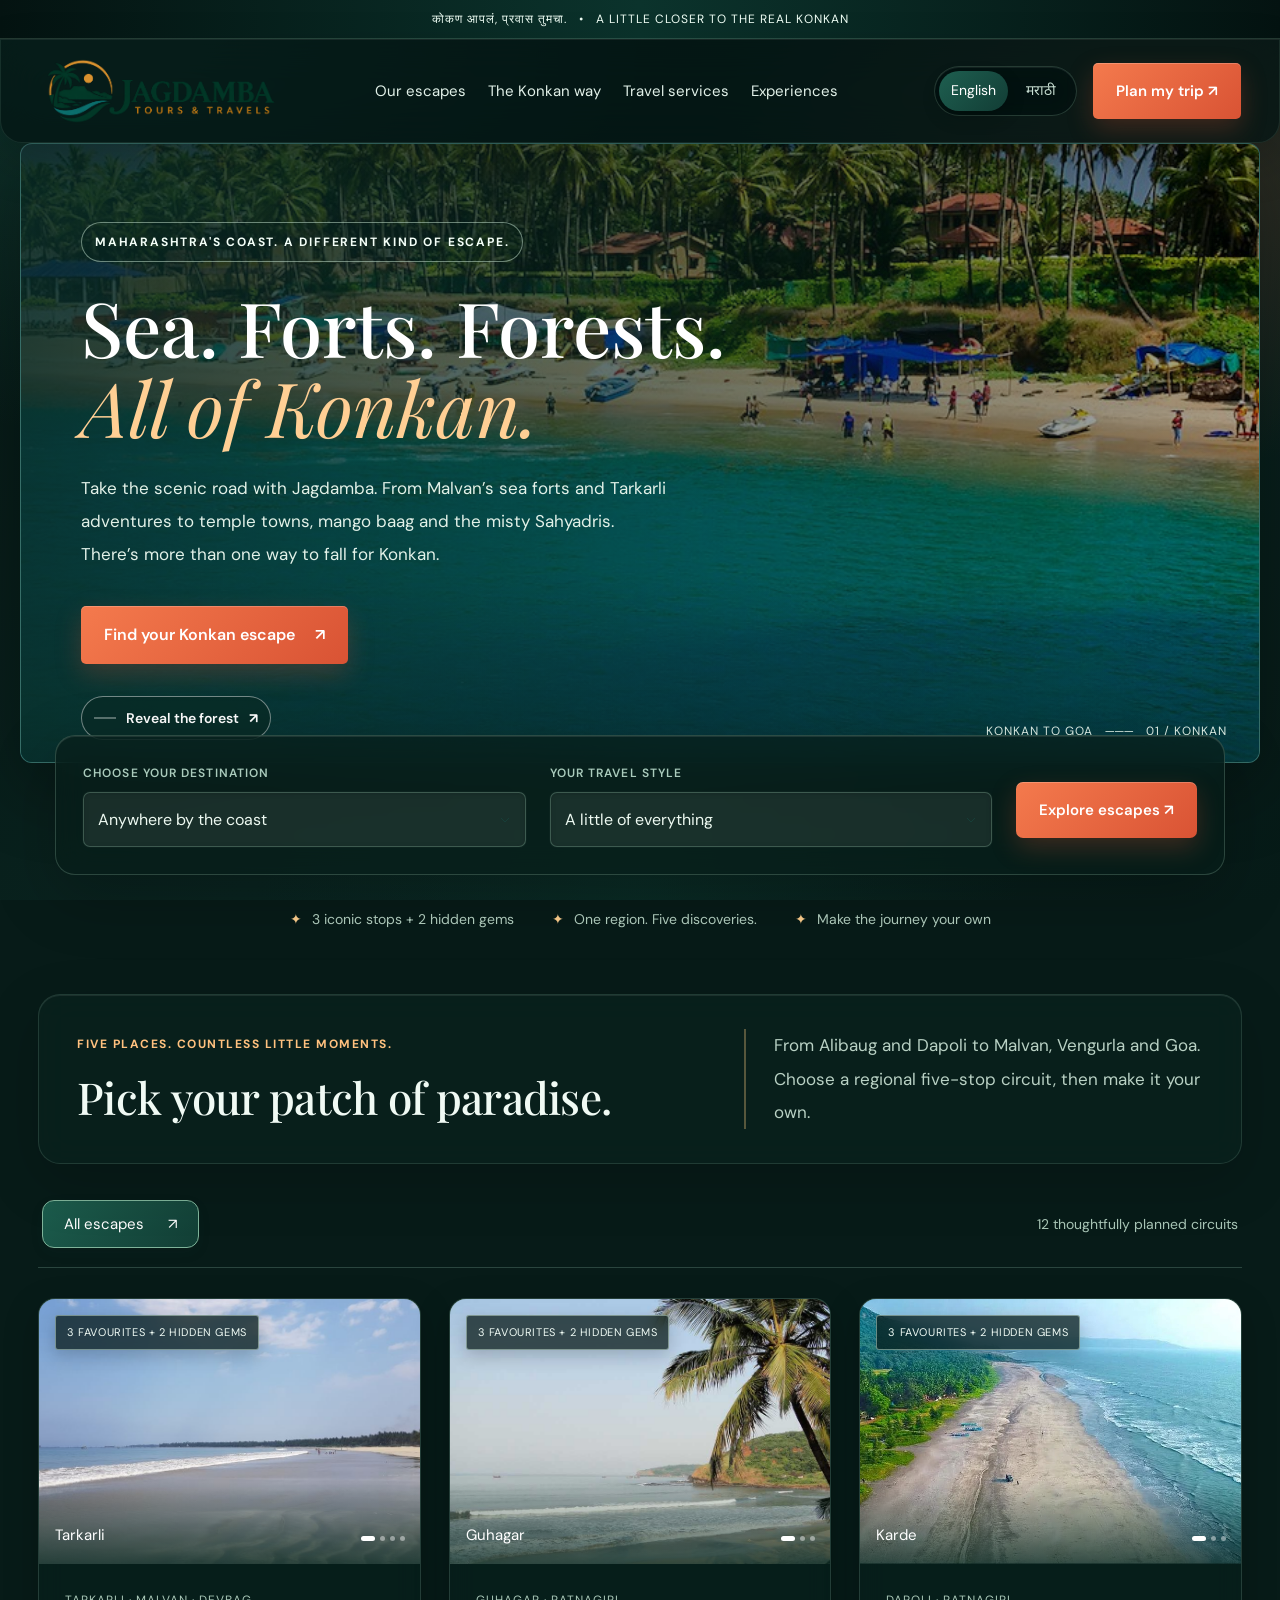
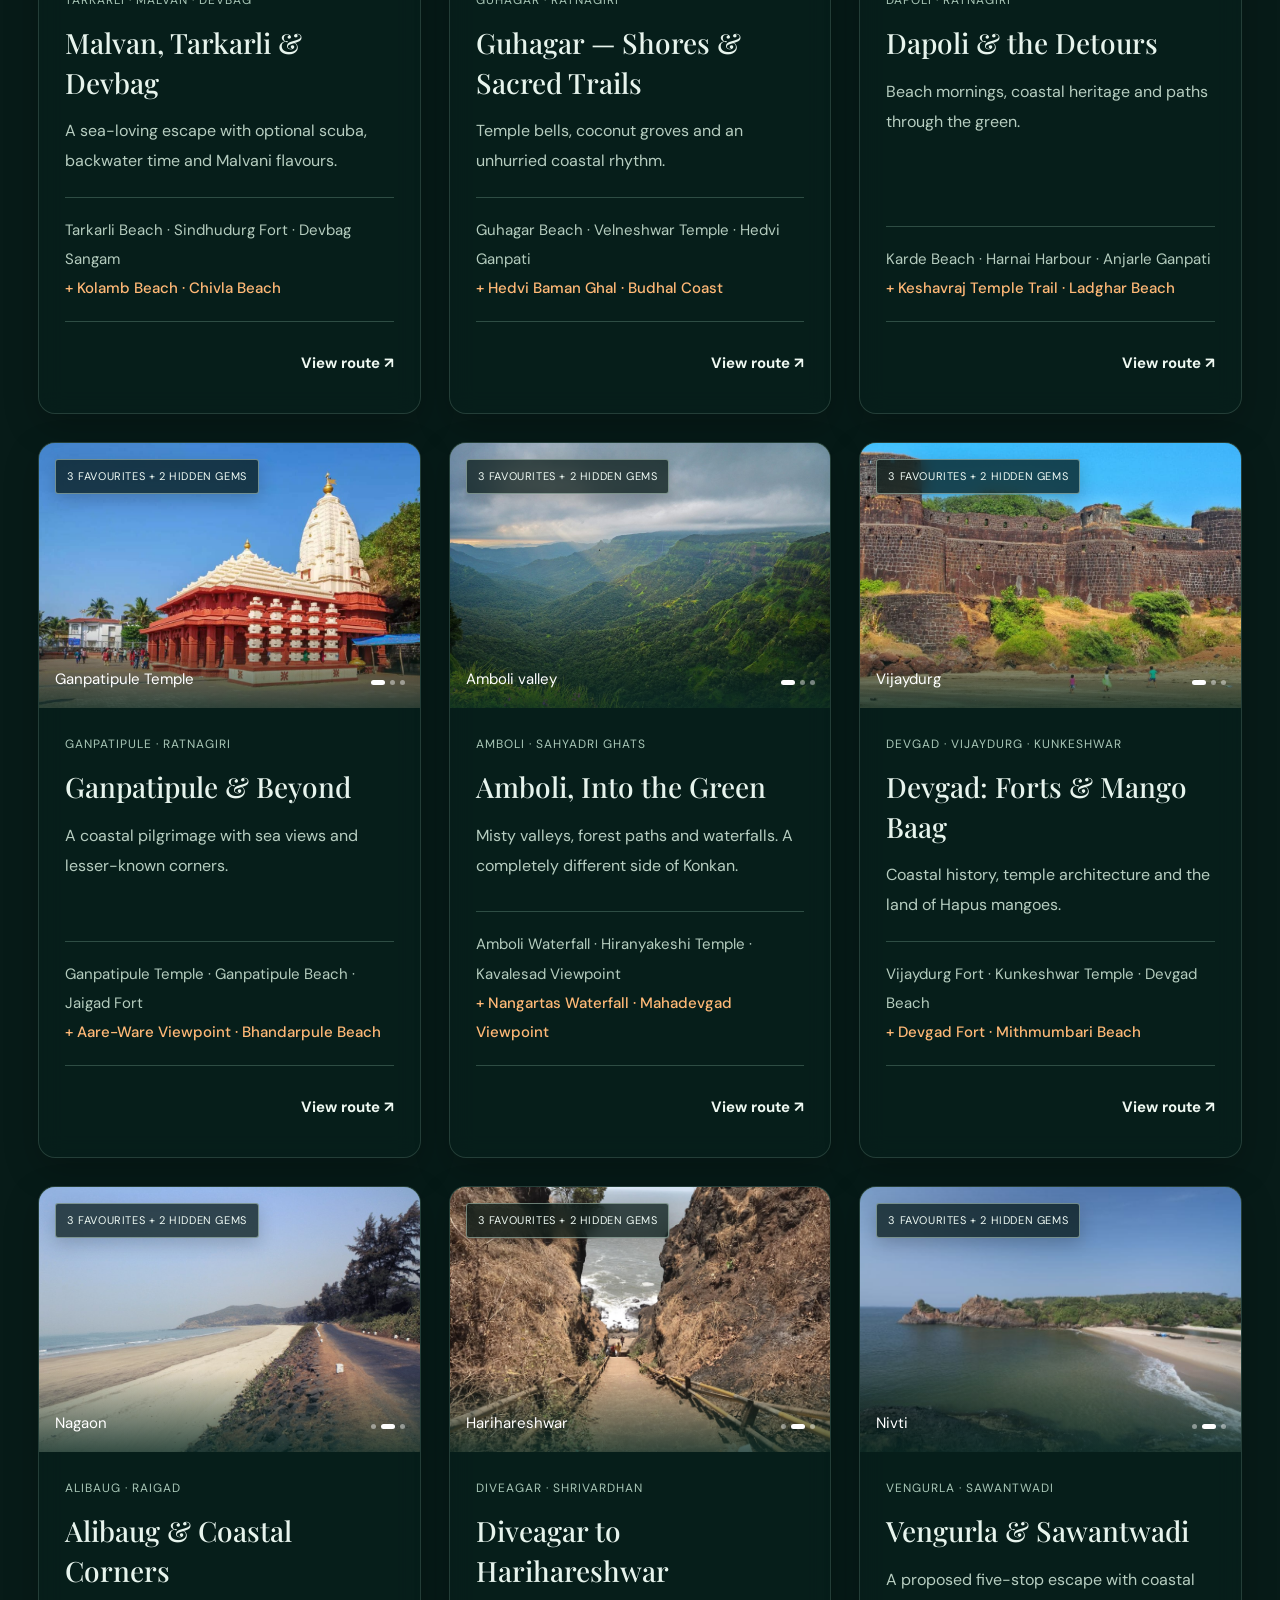
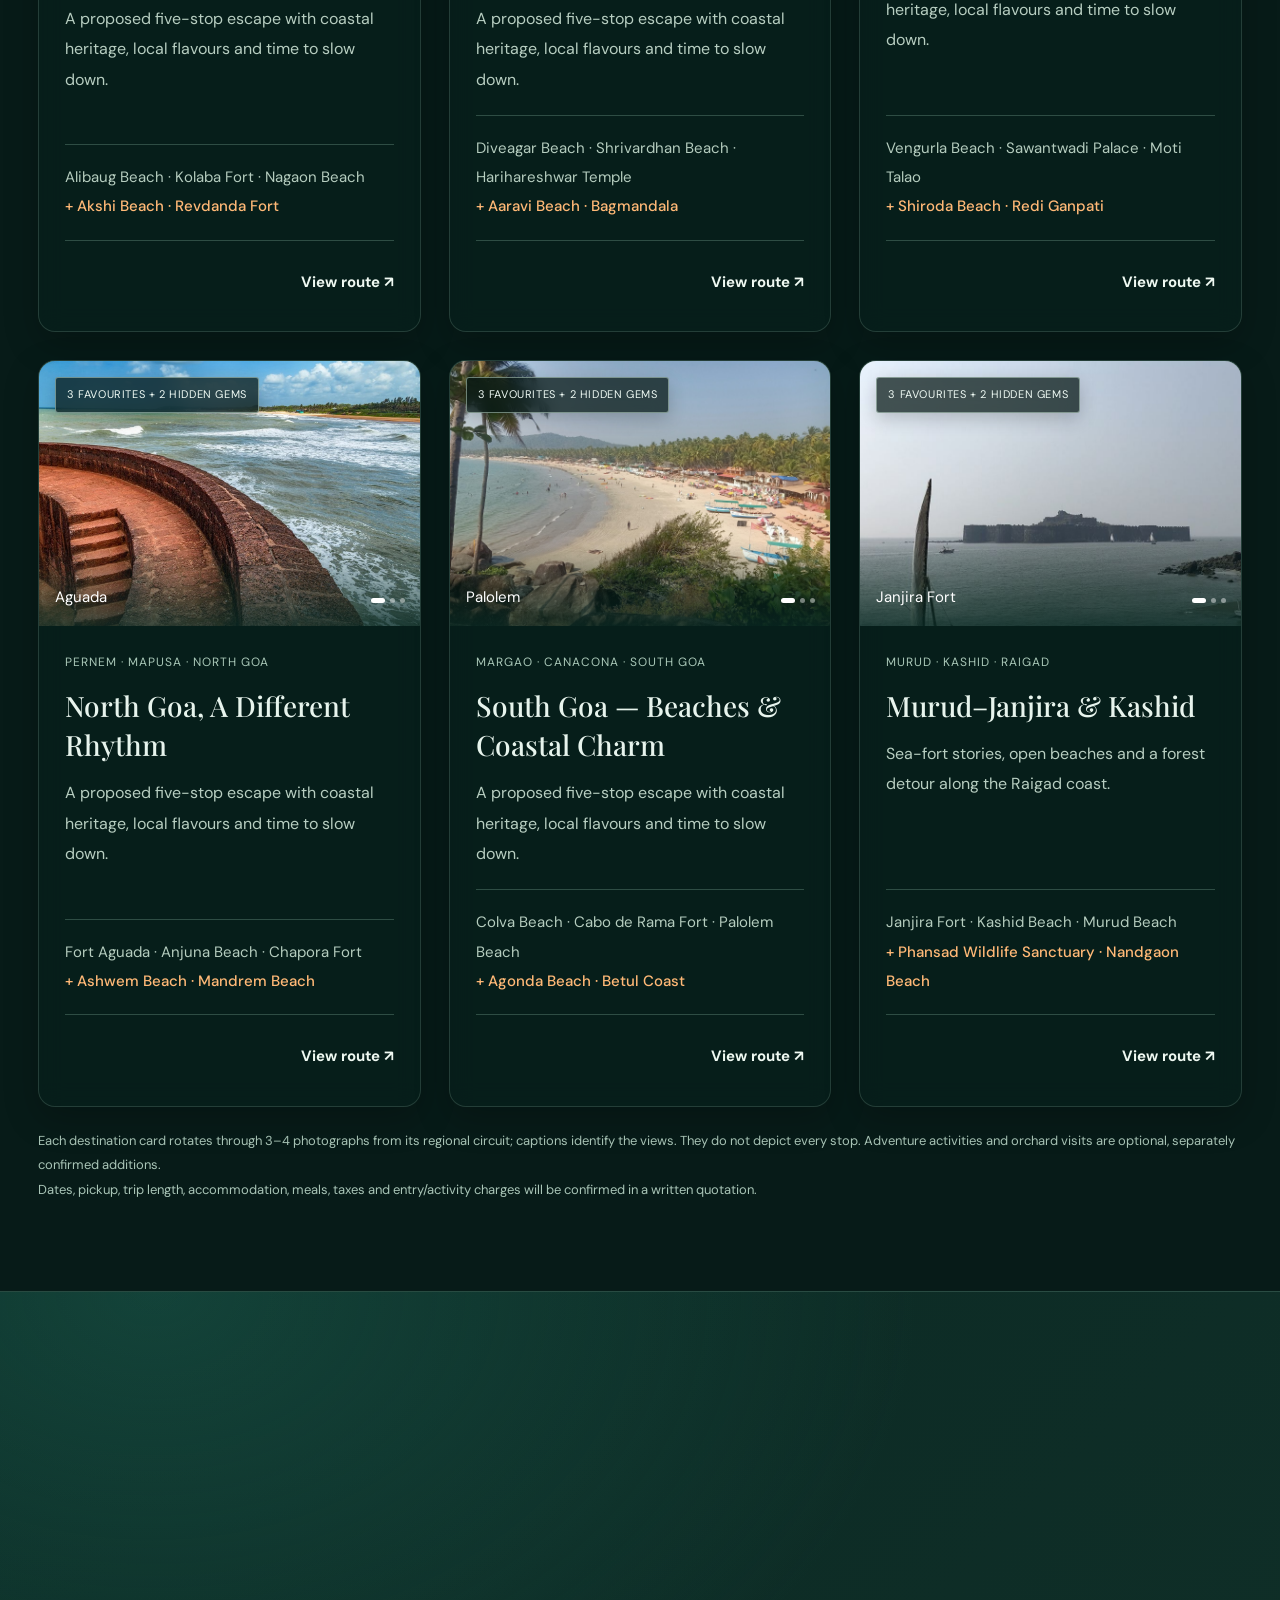
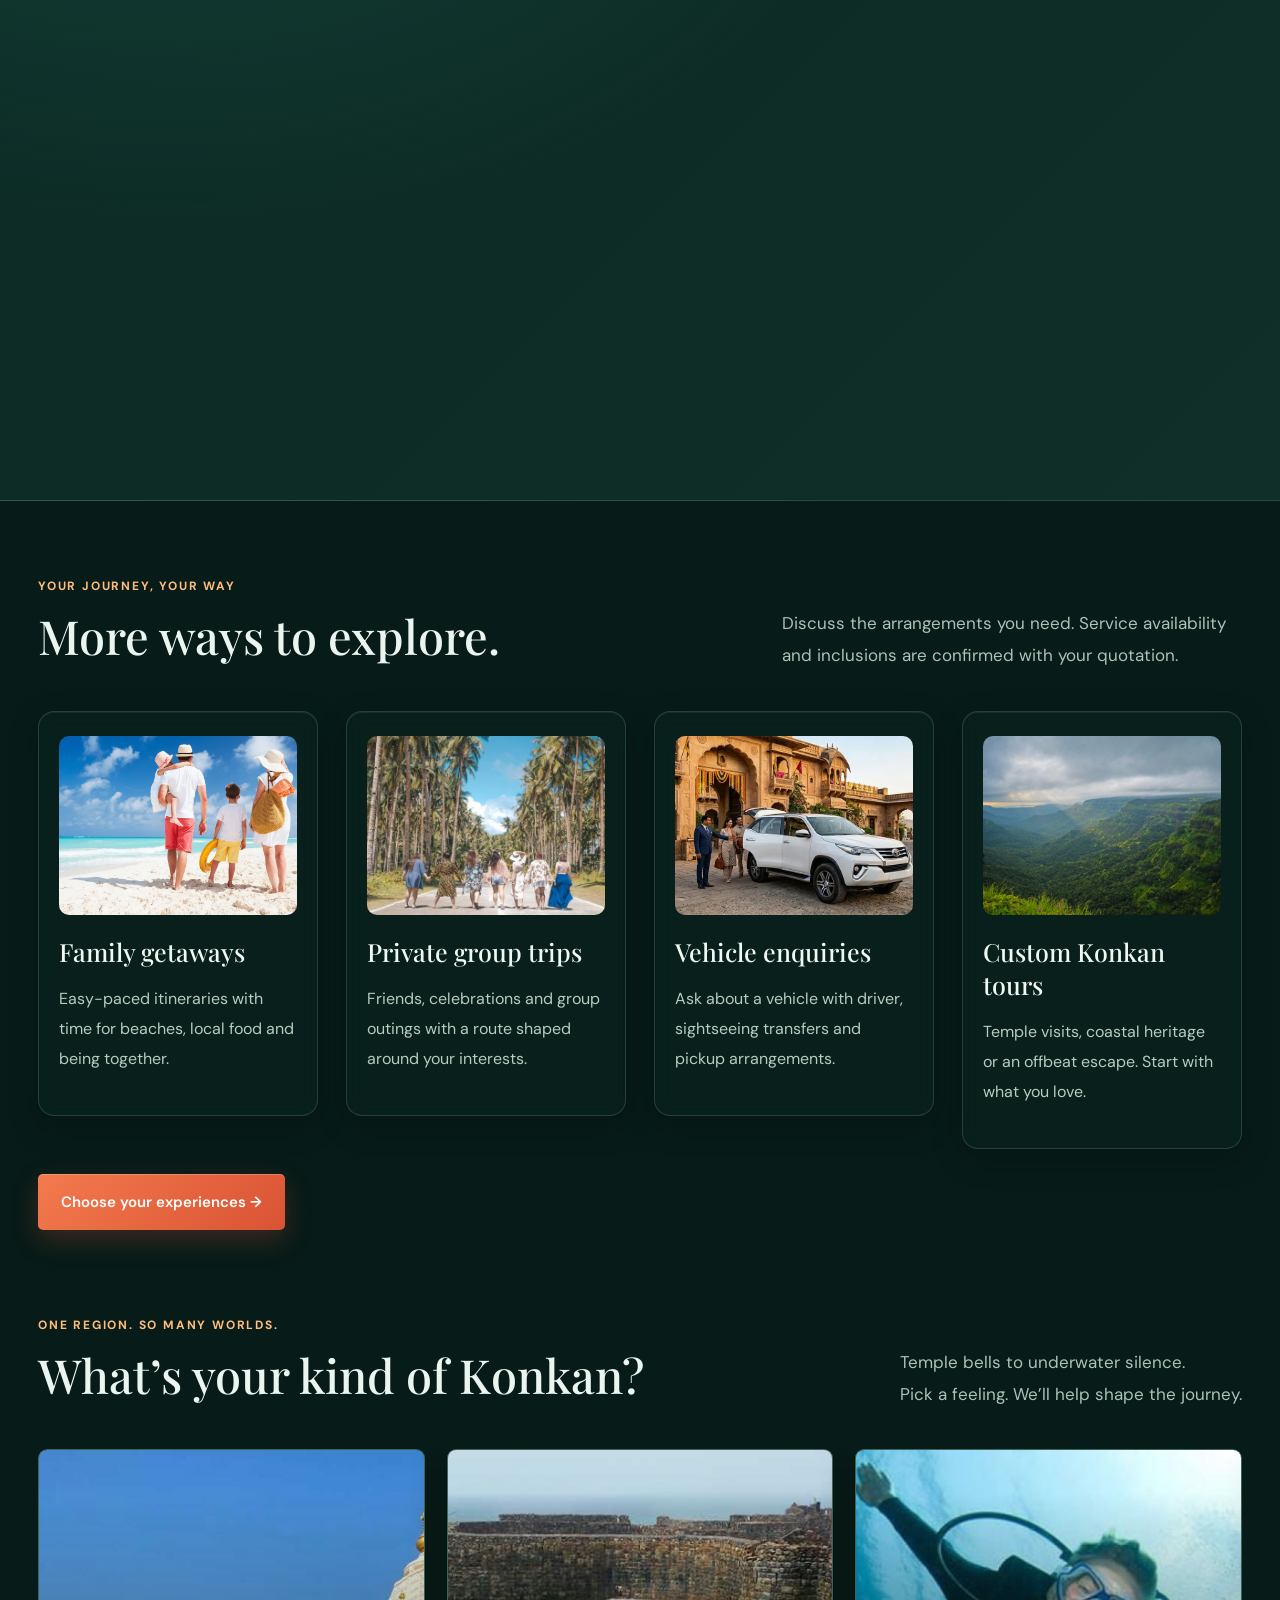
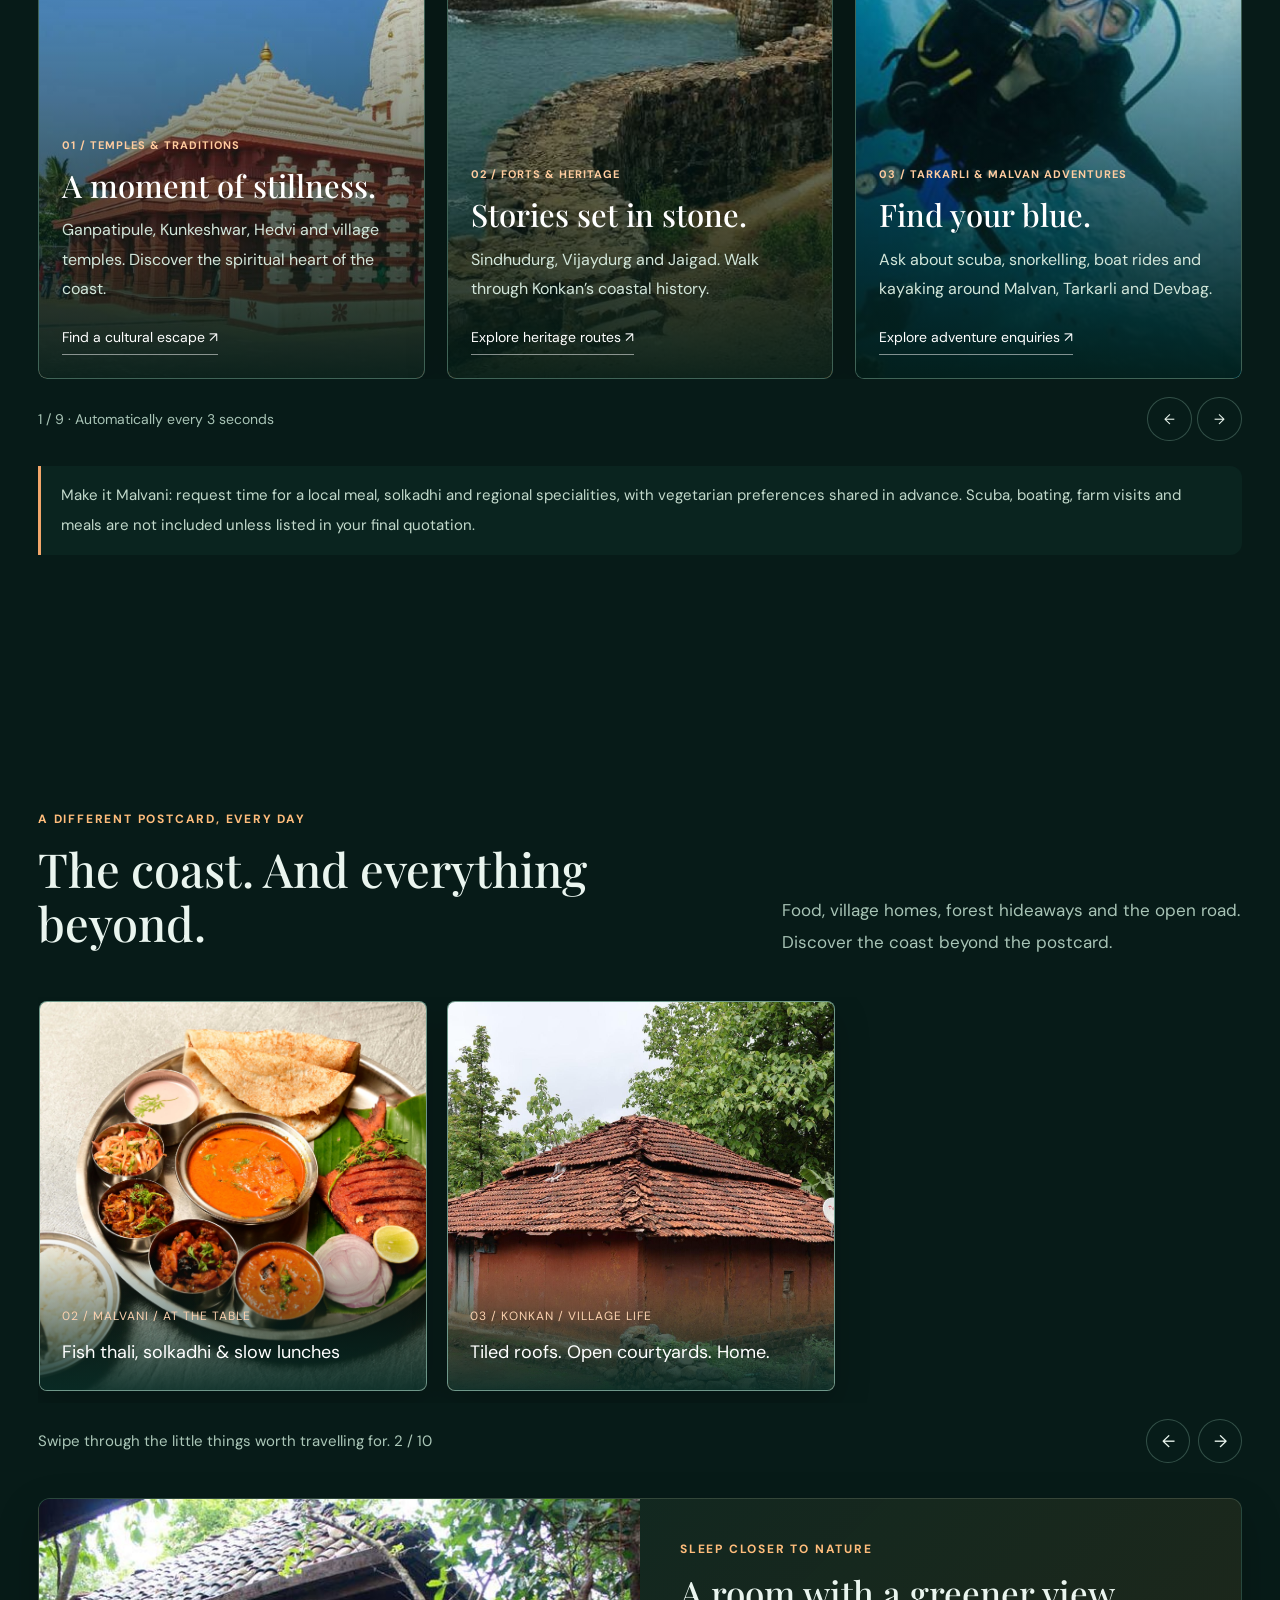
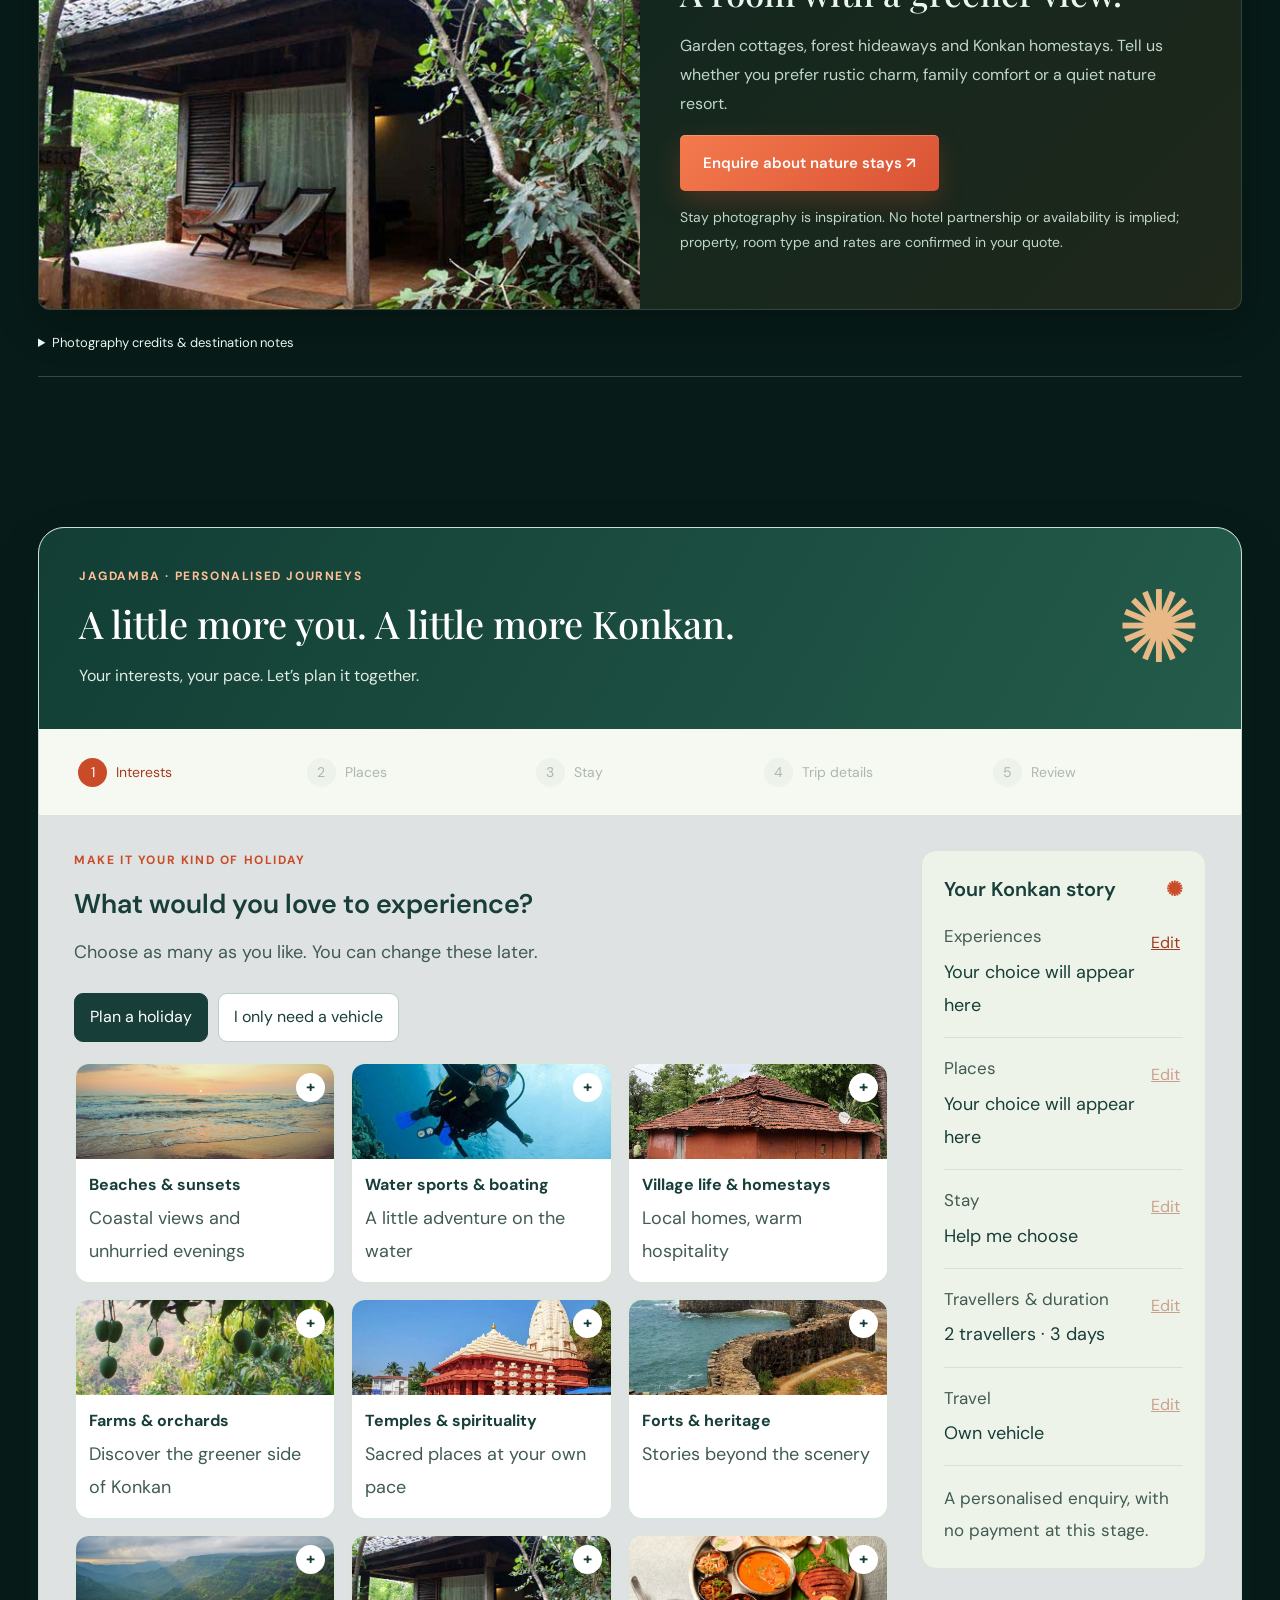
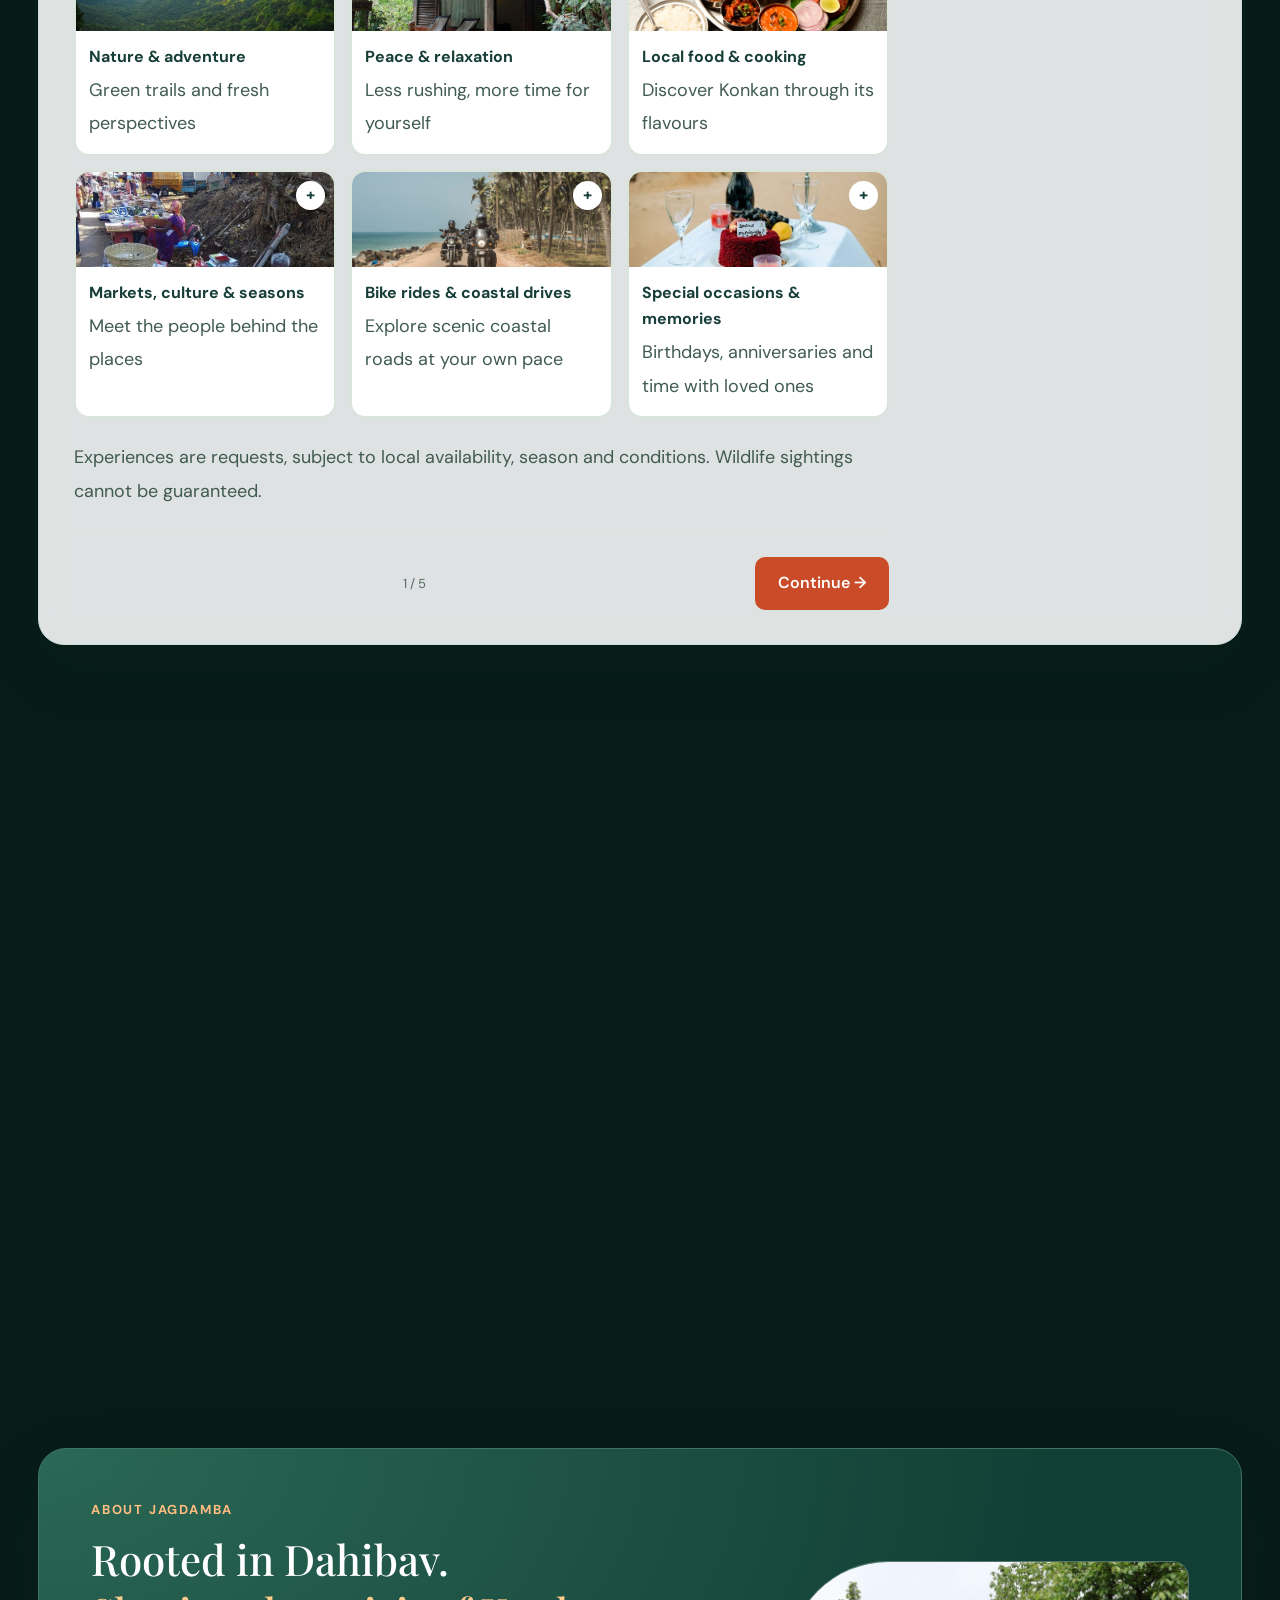
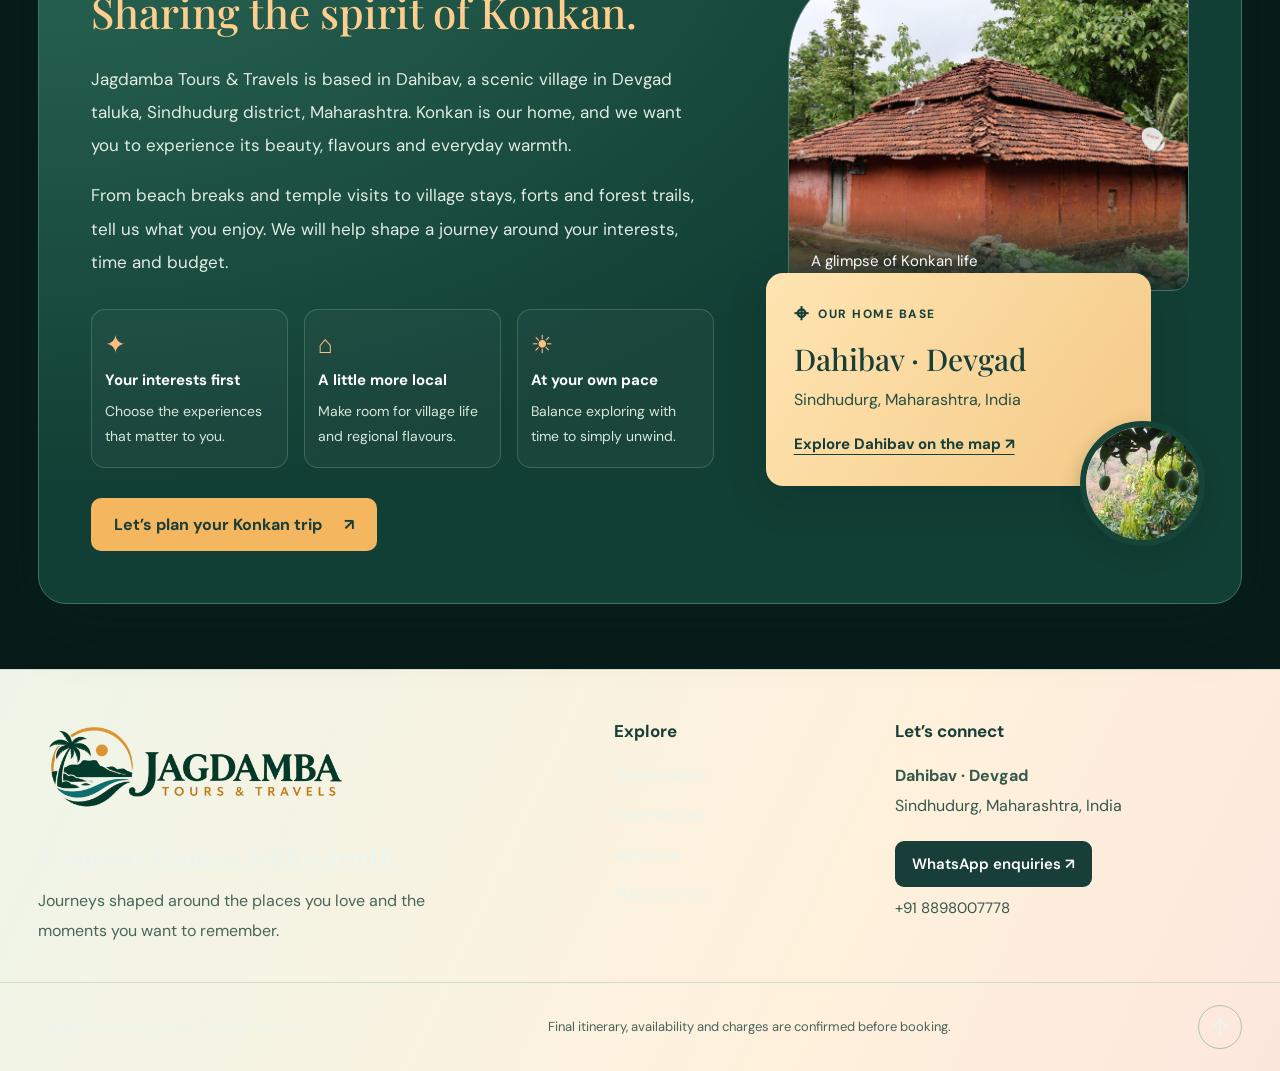
==== commit 27b02bde: "Load darker glass theme on English page" ====
--- a/index.html
+++ b/index.html
@@ -15,7 +15,7 @@
 /* Destination finder without a price panel. */
 @media(min-width:901px){.finder{grid-template-columns:minmax(0,1fr) minmax(0,1fr) auto}}
 @media(max-width:900px){.finder>.btn{grid-column:1/-1}}
-</style><link rel="stylesheet" href="https://fonts.googleapis.com/css2?family=Noto+Sans+Devanagari:wght@400;500;600;700&display=swap"><link rel="stylesheet" href="assets/language.css"><link rel="stylesheet" href="assets/premium.css"><script src="assets/language-preference.js"></script><link rel="canonical" href="https://sandesh651.github.io/jagdamba-tours-travels/"><link rel="alternate" hreflang="en" href="https://sandesh651.github.io/jagdamba-tours-travels/"><link rel="alternate" hreflang="mr" href="https://sandesh651.github.io/jagdamba-tours-travels/mr.html"><link rel="alternate" hreflang="x-default" href="https://sandesh651.github.io/jagdamba-tours-travels/"><link rel="stylesheet" href="assets/trip-planner.css?v=3"><link rel="stylesheet" href="assets/brand.css"><link rel="stylesheet" href="assets/about.css?v=1"><link rel="stylesheet" href="assets/sea-opening.css?v=2"></head><body><div class="scroll-progress" aria-hidden="true"></div><div class="top">कोकण आपलं, प्रवास तुमचा. &nbsp; • &nbsp; A LITTLE CLOSER TO THE REAL KONKAN</div><header class="wrap nav"><a class="brand" href="#"><img class="brand-logo" src="assets/jagdamba-logo.png" width="2172" height="724" alt="JAGDAMBA TOURS &amp; TRAVELS"></a><nav class="navlinks"><a href="#packages">Our escapes</a><a href="#why">The Konkan way</a><a href="#services">Travel services</a><a href="#experiences">Experiences</a></nav><div class="nav-actions"><div class="language-switch" role="group" aria-label="Language / भाषा"><a href="index.html?lang=en" hreflang="en" lang="en" data-language="en">English</a><a href="mr.html?lang=mr" hreflang="mr" lang="mr" data-language="mr">मराठी</a></div><a class="btn" href="#plan">Plan my trip ↗</a></div></header>
+</style><link rel="stylesheet" href="https://fonts.googleapis.com/css2?family=Noto+Sans+Devanagari:wght@400;500;600;700&display=swap"><link rel="stylesheet" href="assets/language.css"><link rel="stylesheet" href="assets/premium.css?v=dark-glass-1"><script src="assets/language-preference.js"></script><link rel="canonical" href="https://sandesh651.github.io/jagdamba-tours-travels/"><link rel="alternate" hreflang="en" href="https://sandesh651.github.io/jagdamba-tours-travels/"><link rel="alternate" hreflang="mr" href="https://sandesh651.github.io/jagdamba-tours-travels/mr.html"><link rel="alternate" hreflang="x-default" href="https://sandesh651.github.io/jagdamba-tours-travels/"><link rel="stylesheet" href="assets/trip-planner.css?v=3"><link rel="stylesheet" href="assets/brand.css"><link rel="stylesheet" href="assets/about.css?v=1"><link rel="stylesheet" href="assets/sea-opening.css?v=2"></head><body><div class="scroll-progress" aria-hidden="true"></div><div class="top">कोकण आपलं, प्रवास तुमचा. &nbsp; • &nbsp; A LITTLE CLOSER TO THE REAL KONKAN</div><header class="wrap nav"><a class="brand" href="#"><img class="brand-logo" src="assets/jagdamba-logo.png" width="2172" height="724" alt="JAGDAMBA TOURS &amp; TRAVELS"></a><nav class="navlinks"><a href="#packages">Our escapes</a><a href="#why">The Konkan way</a><a href="#services">Travel services</a><a href="#experiences">Experiences</a></nav><div class="nav-actions"><div class="language-switch" role="group" aria-label="Language / भाषा"><a href="index.html?lang=en" hreflang="en" lang="en" data-language="en">English</a><a href="mr.html?lang=mr" hreflang="mr" lang="mr" data-language="mr">मराठी</a></div><a class="btn" href="#plan">Plan my trip ↗</a></div></header>
 <main><div class="sea-opening"><div class="hero"><img src="assets/india-coast.jpg" alt="Illustrative Indian coastal landscape" onerror="this.src='assets/india-coast.jpg';this.alt='Illustrative Indian coastal landscape'"><img class="sea-shore" src="assets/ghats.jpg" alt="Dense Konkan forest and misty Sahyadri hills" decoding="async"><div class="herotext"><div class="eyebrow">Maharashtra's coast. A different kind of escape.</div><h1>Sea. Forts. Forests.<br><em>All of Konkan.</em></h1><p>Take the scenic road with Jagdamba. From Malvan’s sea forts and Tarkarli adventures to temple towns, mango baag and the misty Sahyadris. There’s more than one way to fall for Konkan.</p><a class="btn" href="#packages">Find your Konkan escape <span>↗</span></a></div><div class="herofoot">KONKAN TO GOA &nbsp; ─── &nbsp; 01 / KONKAN</div><button class="sea-guide" type="button" aria-pressed="false"><i aria-hidden="true"></i><span>Reveal the coast</span><b aria-hidden="true">↗</b></button></div></div>
 <div class="finder"><div><label for="region">Choose your destination</label><select id="region"><option value="all">Anywhere by the coast</option><option value="south">Malvan & Sindhudurg</option><option value="central">Guhagar & Ratnagiri</option><option value="north">Dapoli & around</option><option value="ghats">Amboli & the ghats</option><option value="goa">Goa & coastal detours</option></select></div><div><label for="mood">Your travel style</label><select id="mood"><option value="all">A little of everything</option value="beach">Beaches & sunsets</option><option value="culture">Temples & culture</option><option value="quiet">Quiet & offbeat</option><option value="adventure">Scuba & water adventures</option><option value="nature">Forests, ghats & baag</option></select></div><button class="btn" id="find">Explore escapes ↗</button></div><div class="introbar"><span>3 iconic stops + 2 hidden gems</span><span>One region. Five discoveries.</span><span>Make the journey your own</span></div>
 <section id="packages"><div class="wrap"><div class="heading packages-intro"><div class="packages-title"><div class="eyebrow orange">FIVE PLACES. COUNTLESS LITTLE MOMENTS.</div><h2>Pick your patch of paradise.</h2></div><p class="packages-summary">From Alibaug and Dapoli to Malvan, Vengurla and Goa. Choose a regional five-stop circuit, then make it your own.</p></div><div class="filters escapes-toolbar" role="group" aria-label="Browse escapes"><button class="chip active" data-filter="all">All escapes <span aria-hidden="true">↗</span></button><span class="escapes-total">12 thoughtfully planned circuits</span></div><div class="cards" id="cards"></div><p id="empty" hidden>No matching circuits yet. Try another region or travel mood.</p><p class="notice">Each destination card rotates through 3–4 photographs from its regional circuit; captions identify the views. They do not depict every stop. Adventure activities and orchard visits are optional, separately confirmed additions.<br>Dates, pickup, trip length, accommodation, meals, taxes and entry/activity charges will be confirmed in a written quotation.</p></div></section>
--- a/assets/premium.css
+++ b/assets/premium.css
@@ -22,3 +22,213 @@
 @media(prefers-reduced-transparency:reduce){.finder,.packages-intro,.card,.service,.discovery-strip{background:#fff;backdrop-filter:none;-webkit-backdrop-filter:none}}
 /* Keep informational fine print readable alongside the larger body type. */
 .plan p[style*="font-size:11px"],.stay-banner p[style*="font-size:11px"]{font-size:14px!important;line-height:1.8}
+
+
+/* Midnight Konkan glass theme */
+:root{
+  --paper:#071b18;
+  --ink:#eaf5ef;
+  --muted:#a8c4b6;
+  --line:#8bb8a466;
+  --orange:#f47a4d;
+  --gold:#ffd08e;
+}
+html{background:#071b18}
+body{
+  background-color:#071b18;
+  background-image:
+    radial-gradient(ellipse at 8% 0%,#1d5a4c80 0,transparent 34%),
+    radial-gradient(ellipse at 92% 20%,#7b422d55 0,transparent 28%),
+    radial-gradient(ellipse at 50% 100%,#0d403555 0,transparent 42%),
+    linear-gradient(135deg,#061714,#0a2420 52%,#071b18);
+  color:var(--ink);
+}
+.top{
+  background:linear-gradient(90deg,#041311,#0b332c 50%,#041311);
+  border-bottom:1px solid #9ac9b036;
+  color:#f0fff6;
+}
+.nav{
+  background:rgba(4,20,18,.72);
+  border:1px solid #a7d7bd1c;
+  border-top:0;
+  border-radius:0 0 22px 22px;
+  box-shadow:0 18px 45px #00000035,inset 0 1px 0 #ffffff12;
+  backdrop-filter:blur(20px);
+  -webkit-backdrop-filter:blur(20px);
+}
+.navlinks a{color:#e2f1e9}
+.navlinks a:after{background:var(--gold)}
+.language-switch{
+  background:rgba(2,17,15,.62);
+  border:1px solid #a7d7bd35;
+  box-shadow:inset 0 1px 0 #ffffff12;
+  backdrop-filter:blur(14px);
+  -webkit-backdrop-filter:blur(14px);
+}
+.language-switch a{color:#c9e0d4}
+.language-switch a[aria-current=page]{background:linear-gradient(135deg,#1e5f50,#123d35);color:#fff;box-shadow:0 7px 18px #00000030}
+.btn{
+  background:linear-gradient(135deg,#f47a4d,#d95334);
+  box-shadow:0 10px 26px #d9533440,inset 0 1px 0 #ffffff35;
+}
+.btn:hover{background:linear-gradient(135deg,#ff8a5b,#e3613c)}
+.btn.light{
+  background:rgba(235,251,242,.12);
+  border:1px solid #b7dfca45;
+  color:#effaf3;
+}
+.btn.outline{border-color:#a7d7bd55;color:var(--ink)}
+.hero{
+  border:1px solid #b9e2ca25;
+  box-shadow:0 25px 75px #00000055,0 0 0 1px #ffffff08 inset;
+}
+.hero:after{
+  background:
+    linear-gradient(90deg,rgba(2,20,18,.9),rgba(2,20,18,.32) 57%,rgba(2,20,18,.14)),
+    linear-gradient(0deg,rgba(2,20,18,.68),transparent 42%);
+}
+.hero .eyebrow{border-color:#d9f7e277;color:#f4fff8;background:#06221c40}
+.hero p{color:#e2f1e8}
+.herofoot{color:#e0f1e8}
+.finder{
+  background:rgba(7,30,26,.72);
+  border-color:#b7dfca35;
+  box-shadow:0 20px 65px #0000003d,inset 0 1px 0 #ffffff18;
+  color:var(--ink);
+}
+.finder label,.finder-label{color:#aacbbc}
+.finder select{
+  background-color:rgba(236,253,243,.08);
+  border-color:#91bea64d;
+  color:#edf9f1;
+  box-shadow:inset 0 1px 5px #00000022,0 0 0 1px #ffffff05;
+}
+.finder select option{background:#102b26;color:#edf9f1}
+.finder select:focus{border-color:#f2bf7f}
+.finder-budget small,.budget-note{color:#a9c6b7}
+.introbar{color:#b4d0c1}
+.introbar span:before{color:var(--gold)}
+.packages-intro{
+  background:rgba(9,35,30,.68);
+  border-color:#b7dfca24;
+  box-shadow:0 18px 55px #0000002e,inset 0 1px 0 #ffffff14;
+}
+.packages-title .eyebrow{color:#ffc17f}
+.packages-title h2{color:#f0faf4}
+.heading.packages-intro .packages-summary{border-color:#e7bc765c;color:#b9d1c4}
+.escapes-toolbar{border-bottom-color:#8bb8a444}
+.escapes-total{color:#a9c6b7}
+.escapes-toolbar .chip{
+  background:rgba(236,253,243,.06);
+  border-color:#9bc8ad48;
+  color:#e7f4ed;
+}
+.escapes-toolbar .chip.active,.chip.active{background:linear-gradient(135deg,#1c5d4d,#123e35);border-color:#7fb49a;color:#fff}
+.card{
+  background:rgba(8,32,28,.74);
+  border-color:#b7dfca2b;
+  box-shadow:0 12px 35px #00000038,inset 0 1px 0 #ffffff12;
+}
+.card:hover{box-shadow:0 22px 52px #00000055,0 0 0 1px #e7bd7840}
+.cardbody{color:#e7f4ed}
+.region{color:#a9c8b8}
+.cardbody>p{color:#b7cec1}
+.stops{border-color:#7fae9a55;color:#b5cdbf}
+.stops b{color:#ffb977}
+.price{border-color:#7fae9a55}
+.textbutton{color:#eff9f2}
+.cardpic .badge{
+  background:rgba(4,22,19,.72);
+  border-color:#d7f2e077;
+  color:#effaf4;
+  box-shadow:0 6px 18px #00000030;
+}
+.notice{color:#a9c5b7}
+.story{
+  background:
+    radial-gradient(ellipse at 12% 0%,#1a584b88,transparent 48%),
+    linear-gradient(135deg,#0b2a24,#102f28);
+  border-color:#9bcbb330;
+}
+.story p,.feature p{color:#b8d0c1}
+.feature{border-color:#7fae9a55}
+.feature b{color:#edf8f0}
+.services{color:var(--ink)}
+.service{
+  background:rgba(9,35,30,.68);
+  border-color:#b7dfca2b;
+  box-shadow:0 10px 32px #00000030,inset 0 1px 0 #ffffff10;
+}
+.service h3{color:#eff9f2}
+.service p{color:#b5cdbf}
+.service span{color:#ffbd7c}
+.experience-tile{
+  border:1px solid #b7dfca2b;
+  box-shadow:0 16px 40px #0000003d;
+}
+.experience-tile:after{background:linear-gradient(transparent 8%,#031c17f2)}
+.experience-copy p{color:#d3e7db}
+.discovery-strip{
+  background:rgba(9,35,30,.72);
+  border-color:#b7dfca2b;
+  box-shadow:0 15px 38px #00000035,inset 0 1px 0 #ffffff12;
+}
+.discovery-strip span{color:#b8d0c1}
+.season-note{
+  background:rgba(11,39,33,.82);
+  border-color:#f2a66a;
+  color:#c2d9cb;
+}
+.gallery figure{border:1px solid #b7dfca22;box-shadow:0 14px 35px #00000035}
+.slider-tools p{color:#abc7b8}
+.slider-buttons button,.experience-controls button{
+  border-color:#8bb8a455;
+  background:rgba(8,31,27,.64);
+  color:#eaf6ef;
+}
+.slider-buttons button:hover,.experience-controls button:hover{background:#1c5d4d;color:#fff}
+.stay-banner{
+  background:linear-gradient(135deg,rgba(11,43,36,.86),rgba(39,43,28,.78));
+  border-color:#b7dfca2b;
+  box-shadow:0 16px 42px #00000038;
+}
+.stay-banner p{color:#bfd7c8}
+.plan{
+  background:linear-gradient(135deg,#0b3028,#071f1b 65%,#164c3d);
+  border-color:#6eaa8e66;
+  box-shadow:0 24px 65px #0000004a;
+}
+.plan p{color:#c4dbce}
+.plan input,.plan select,.plan textarea{
+  border-color:#7eae985f;
+  background:#ffffff0b;
+  color:#effaf2;
+}
+.plan select option{background:#102b26;color:#edf9f1}
+details{border-color:#7fae9a55}
+summary{color:#eaf6ef}
+details p{color:#b6cec0}
+dialog{
+  background:#0b2822;
+  border:1px solid #b7dfca3b;
+  box-shadow:0 25px 80px #00000070;
+  color:#edf8f1;
+}
+dialog .close{color:#eaf6ef}
+.routeitem{border-color:#7fae9a55}
+.routeitem p{color:#b6cec0}
+.routeitem span,.orange{color:#ffbd7c}
+footer{
+  background:linear-gradient(180deg,#071c18,#04110f);
+  border-color:#7fae9a44;
+}
+footer p,.preview{color:#9fbcae}
+a{color:inherit}
+@media(prefers-reduced-transparency:reduce){
+  .nav,.language-switch,.finder,.packages-intro,.card,.service,.discovery-strip,.stay-banner,.season-note,.slider-buttons button,.experience-controls button{
+    background:#0b2822;
+    backdrop-filter:none;
+    -webkit-backdrop-filter:none;
+  }
+}
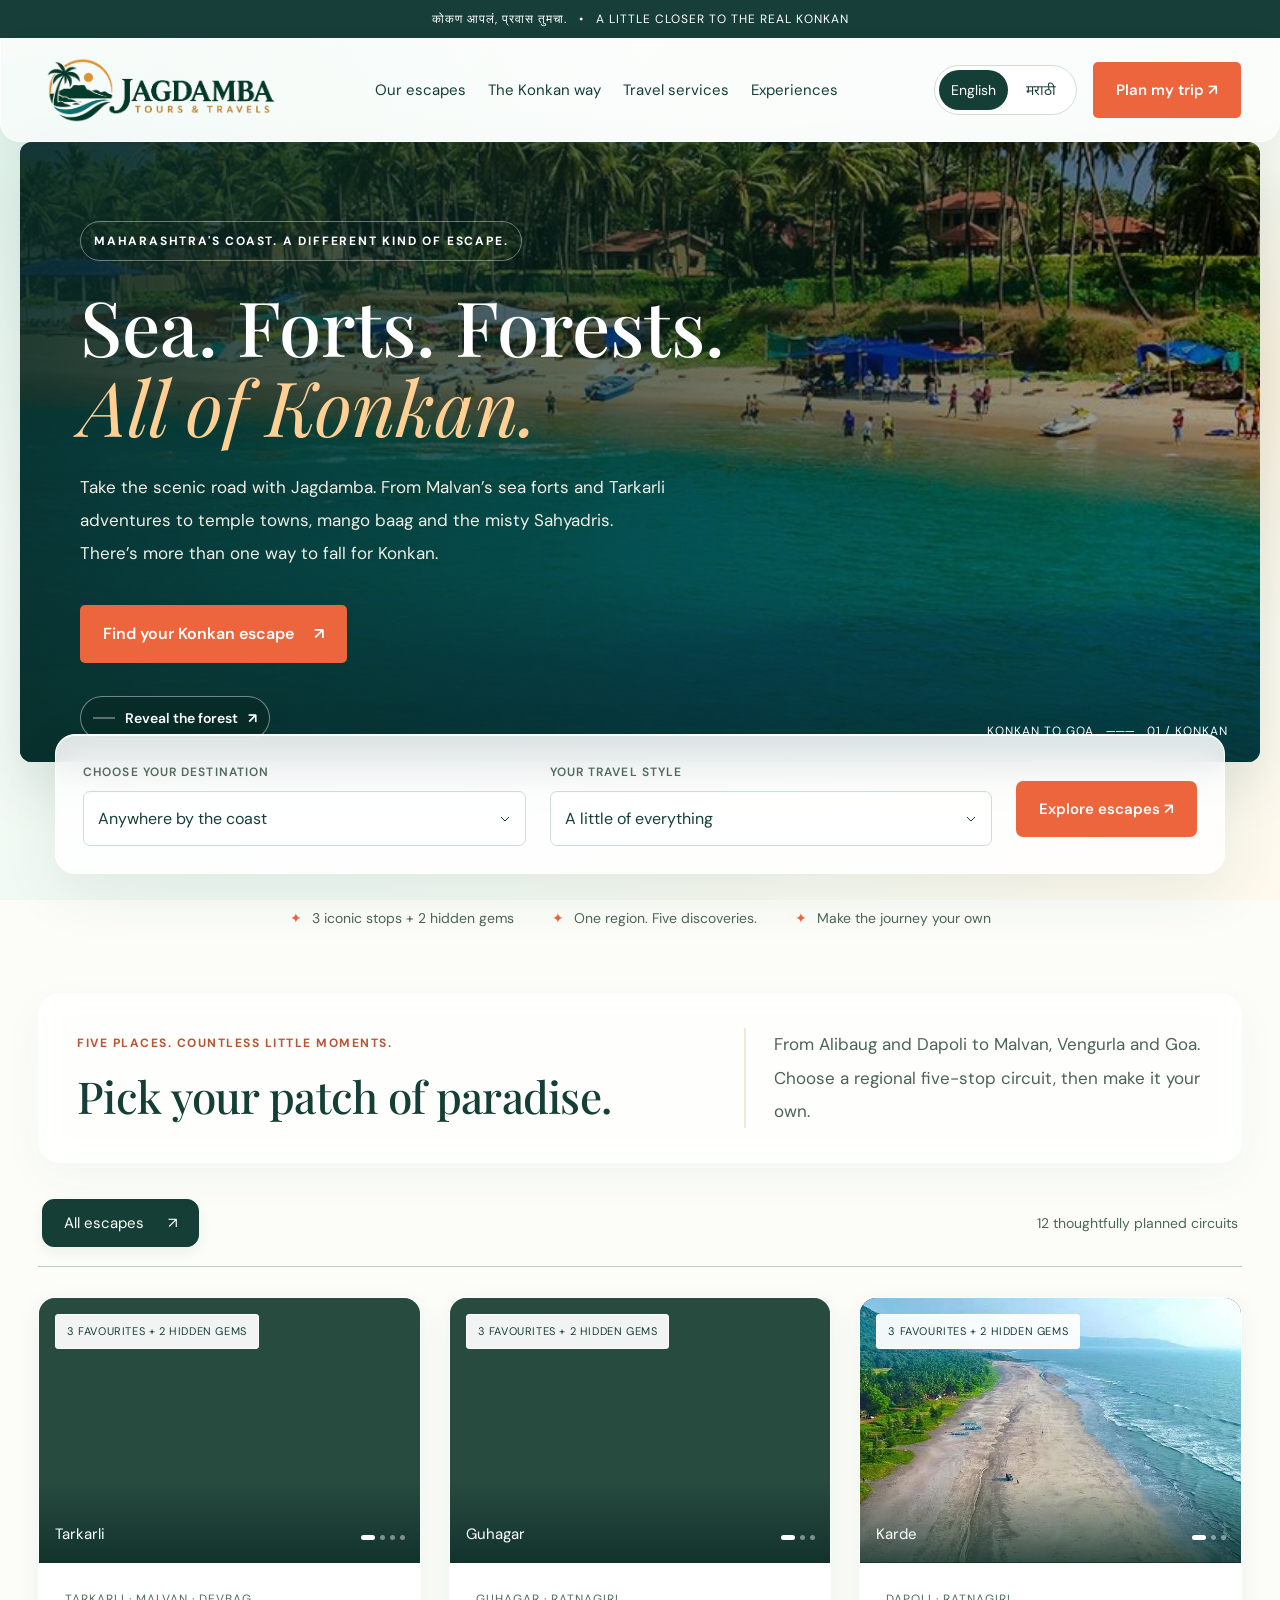
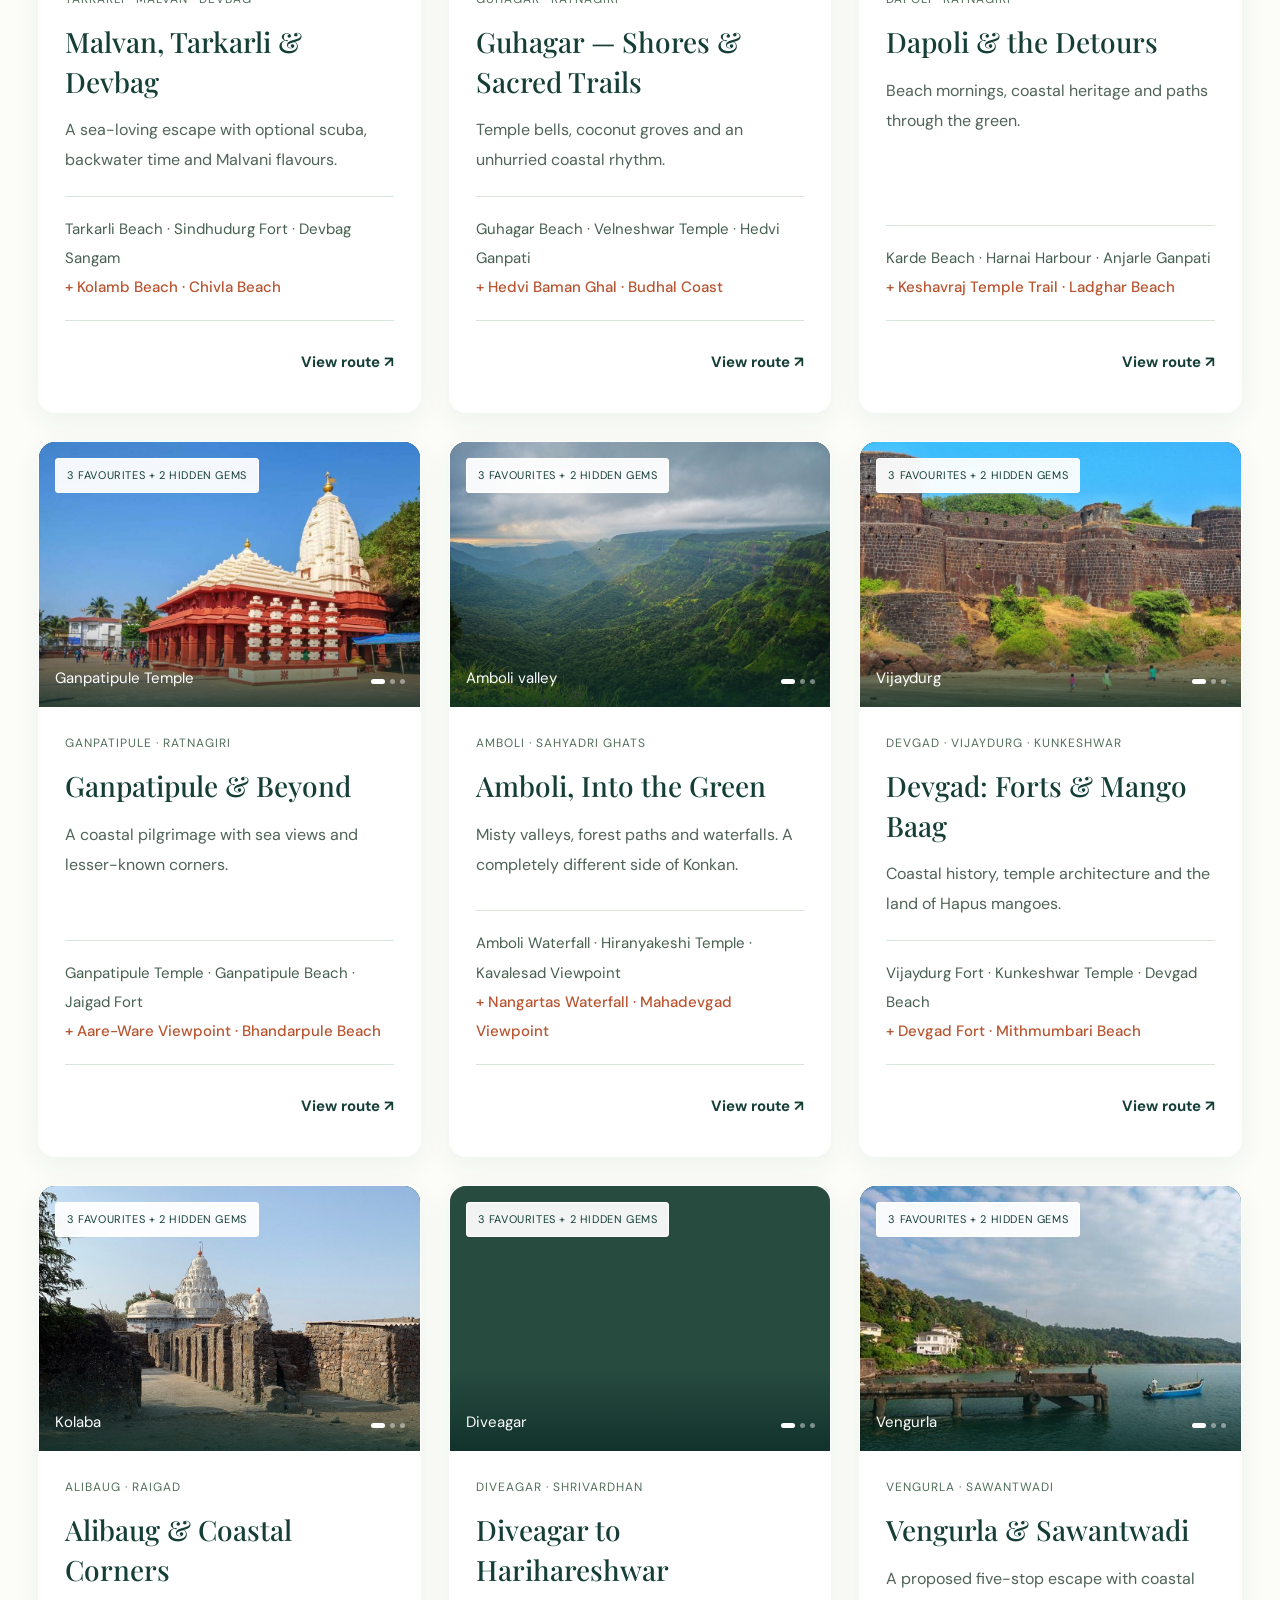
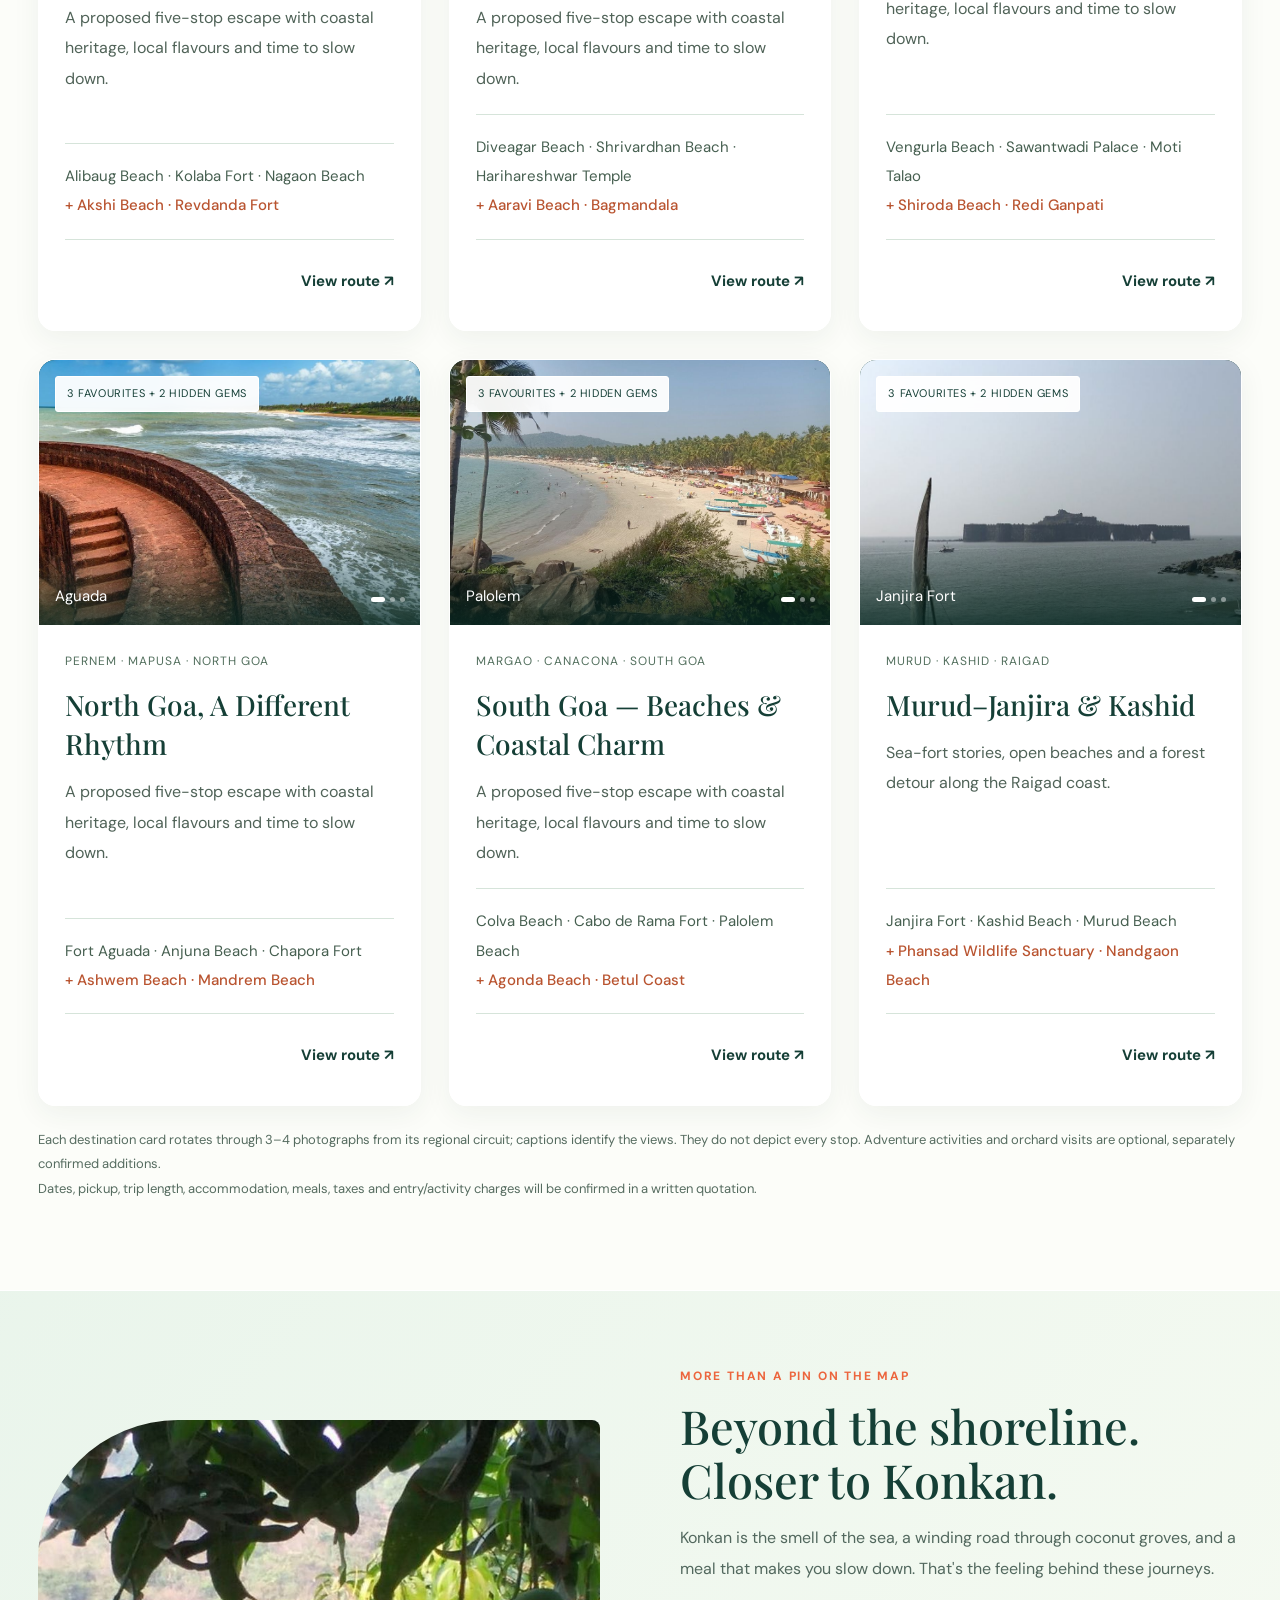
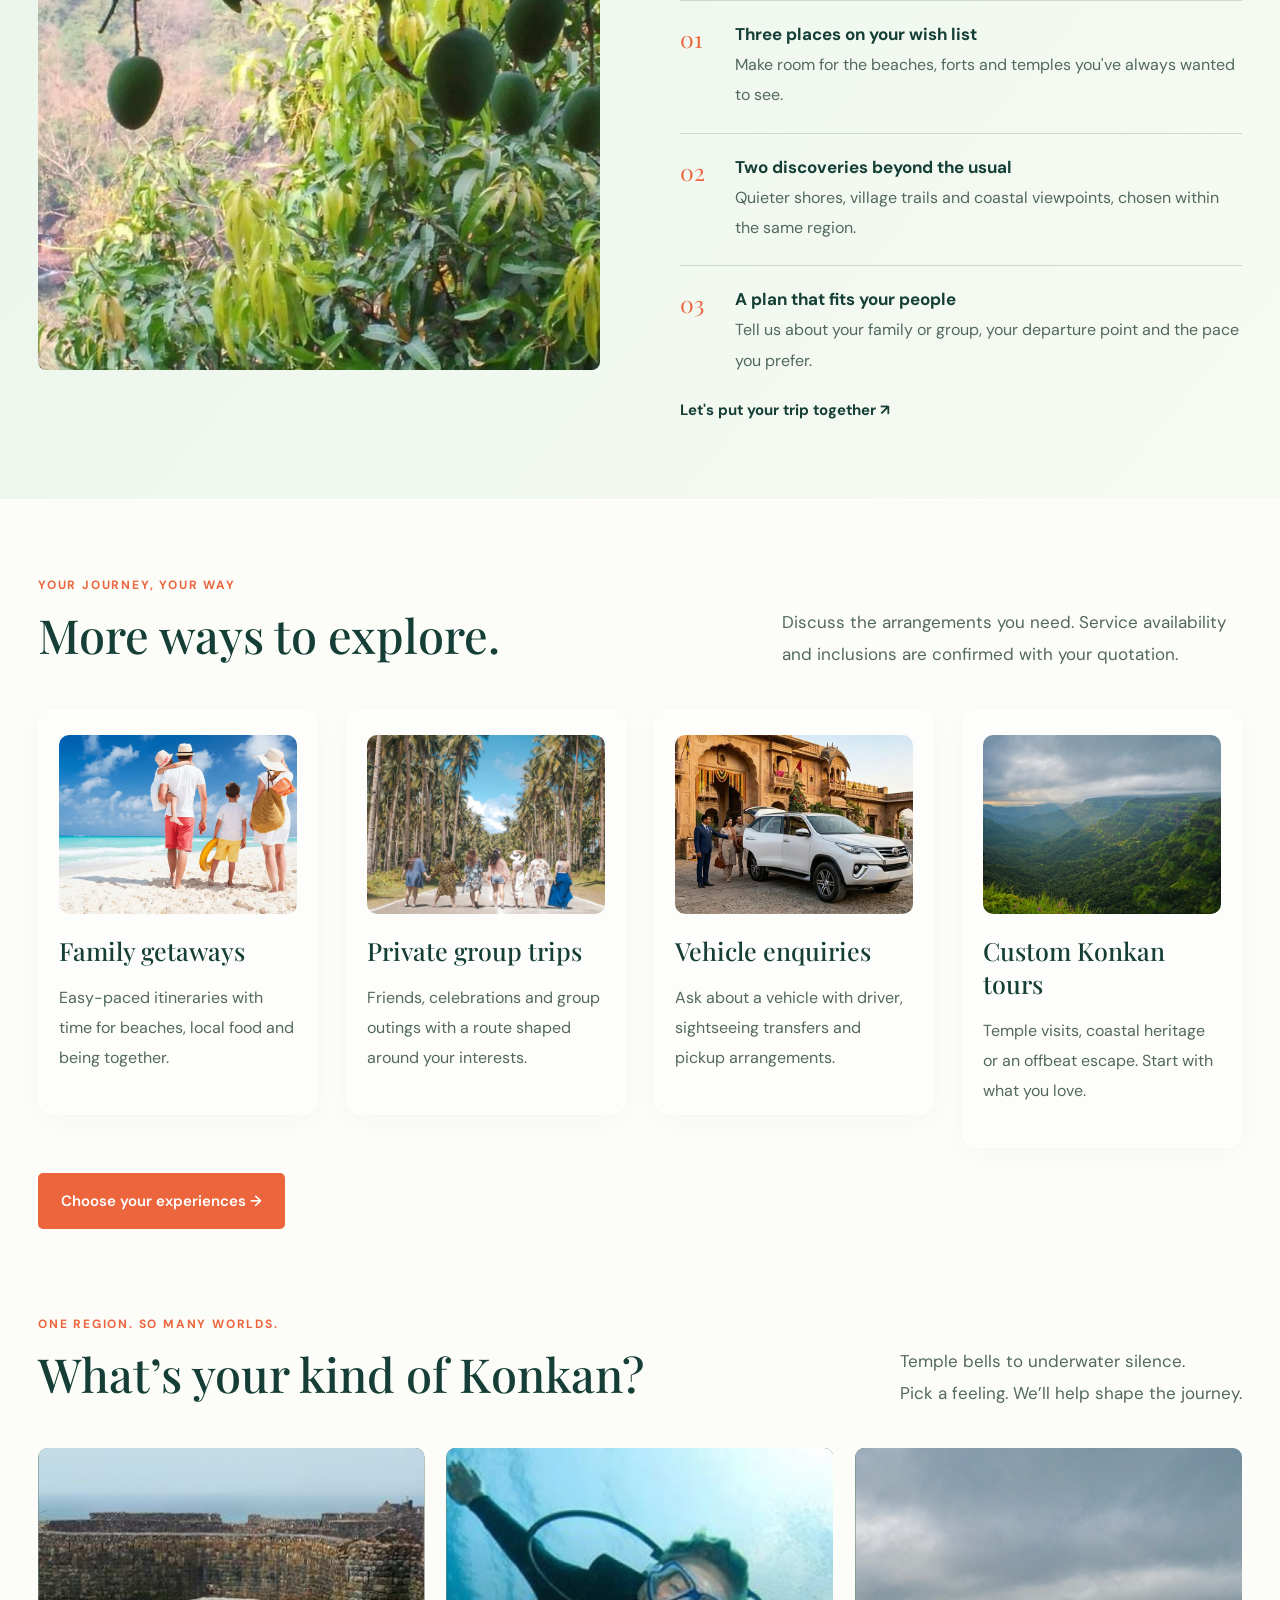
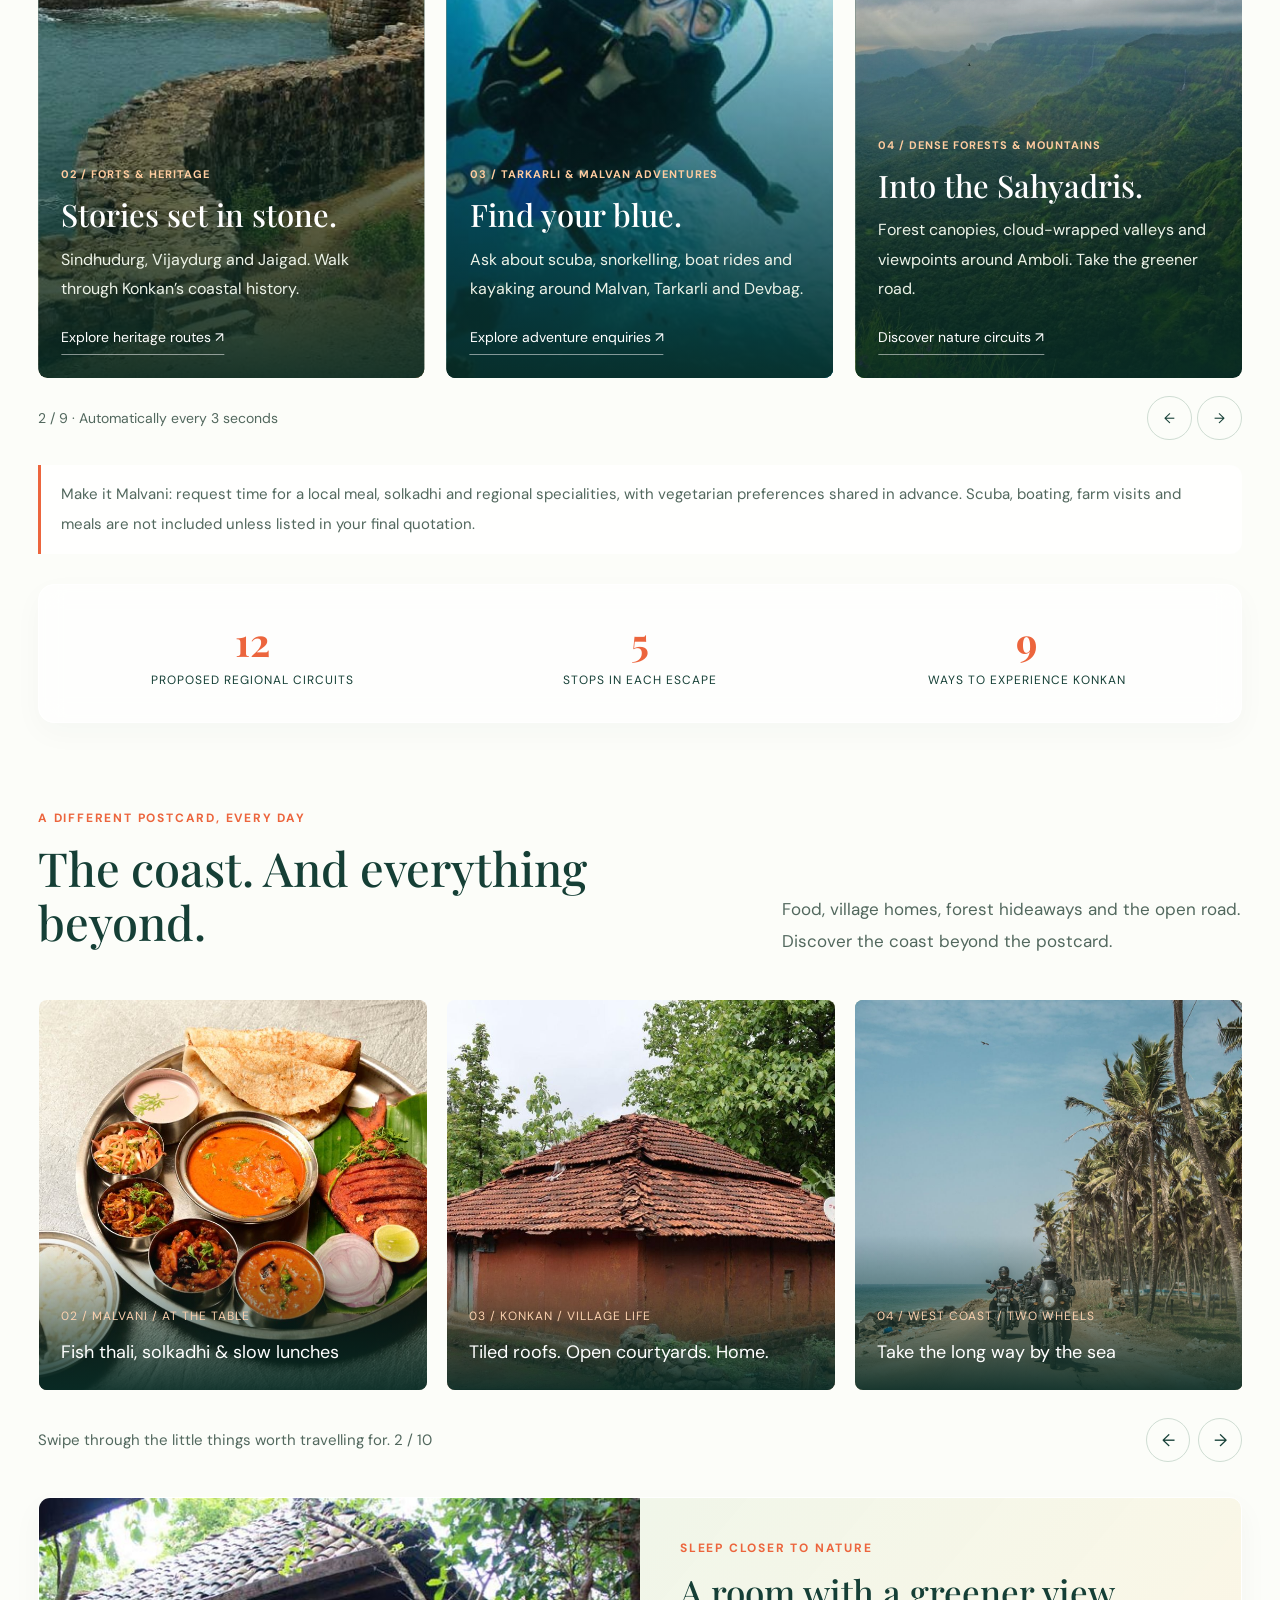
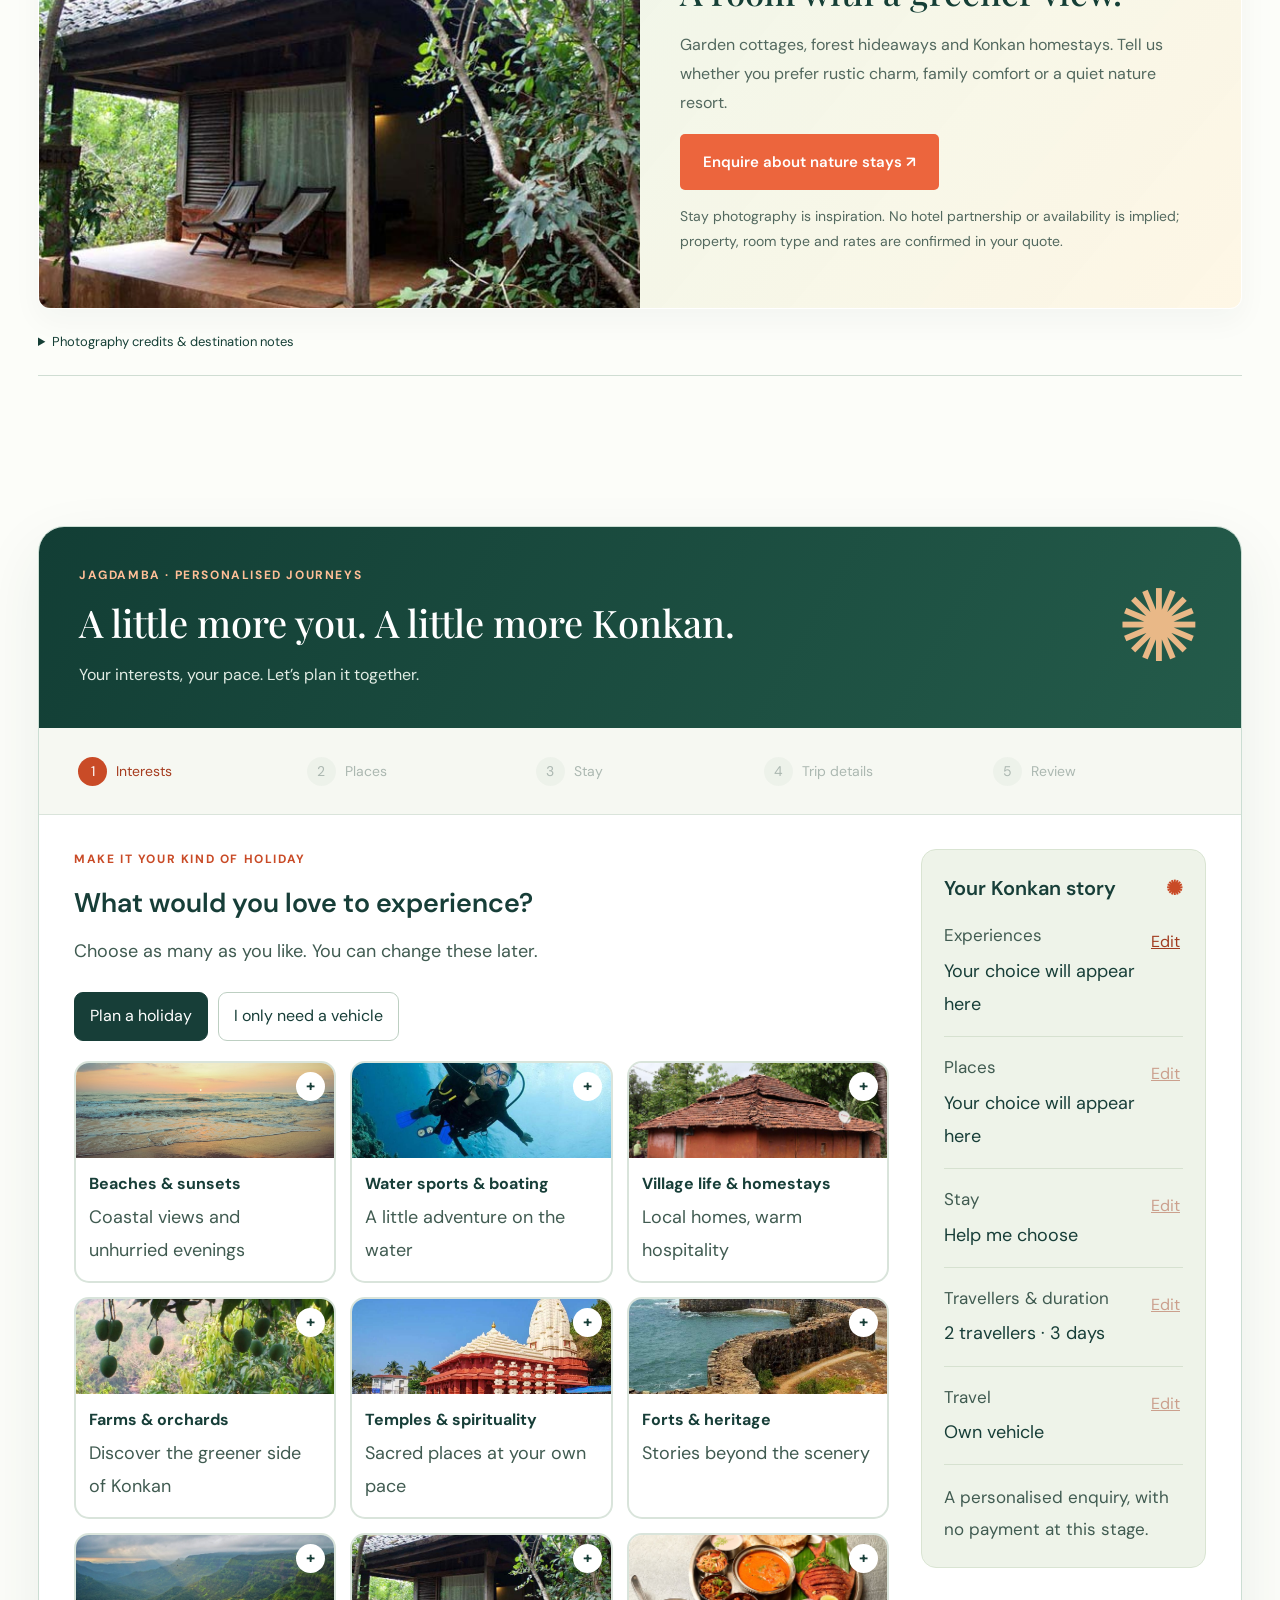
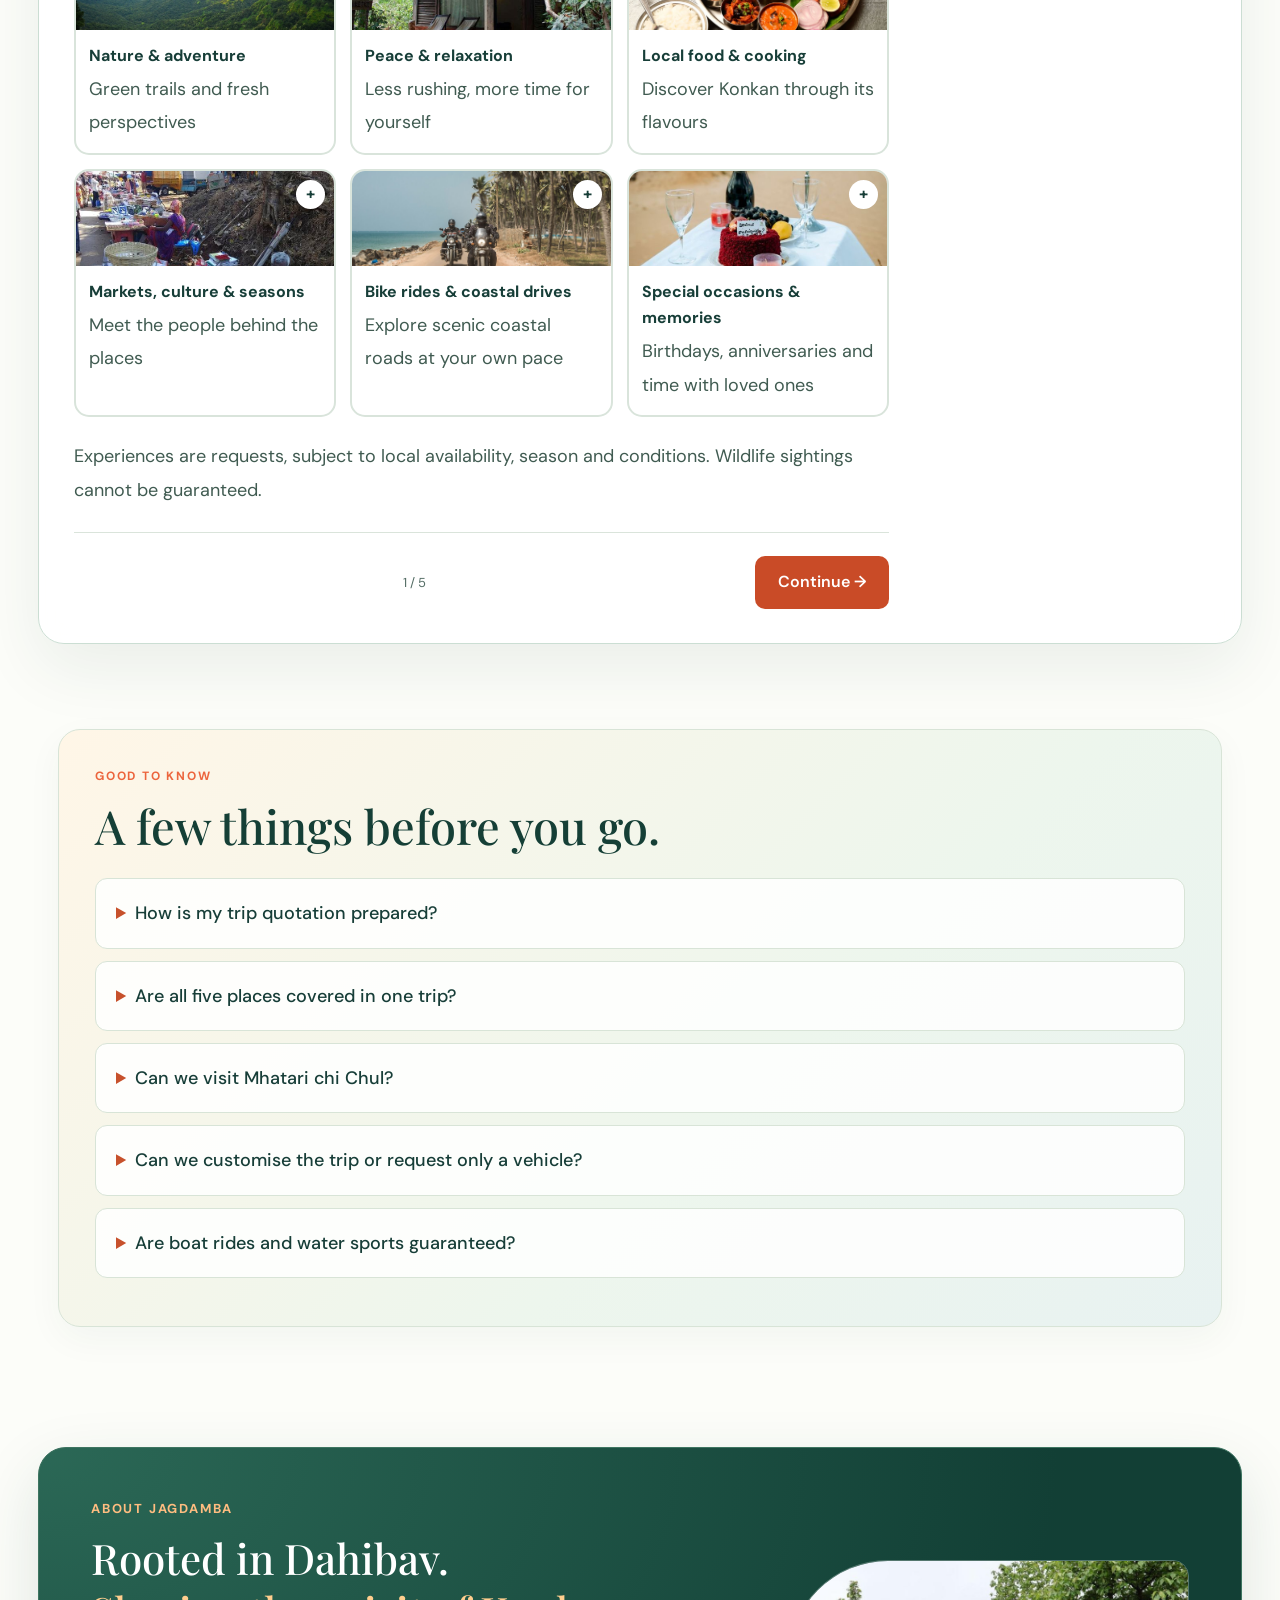
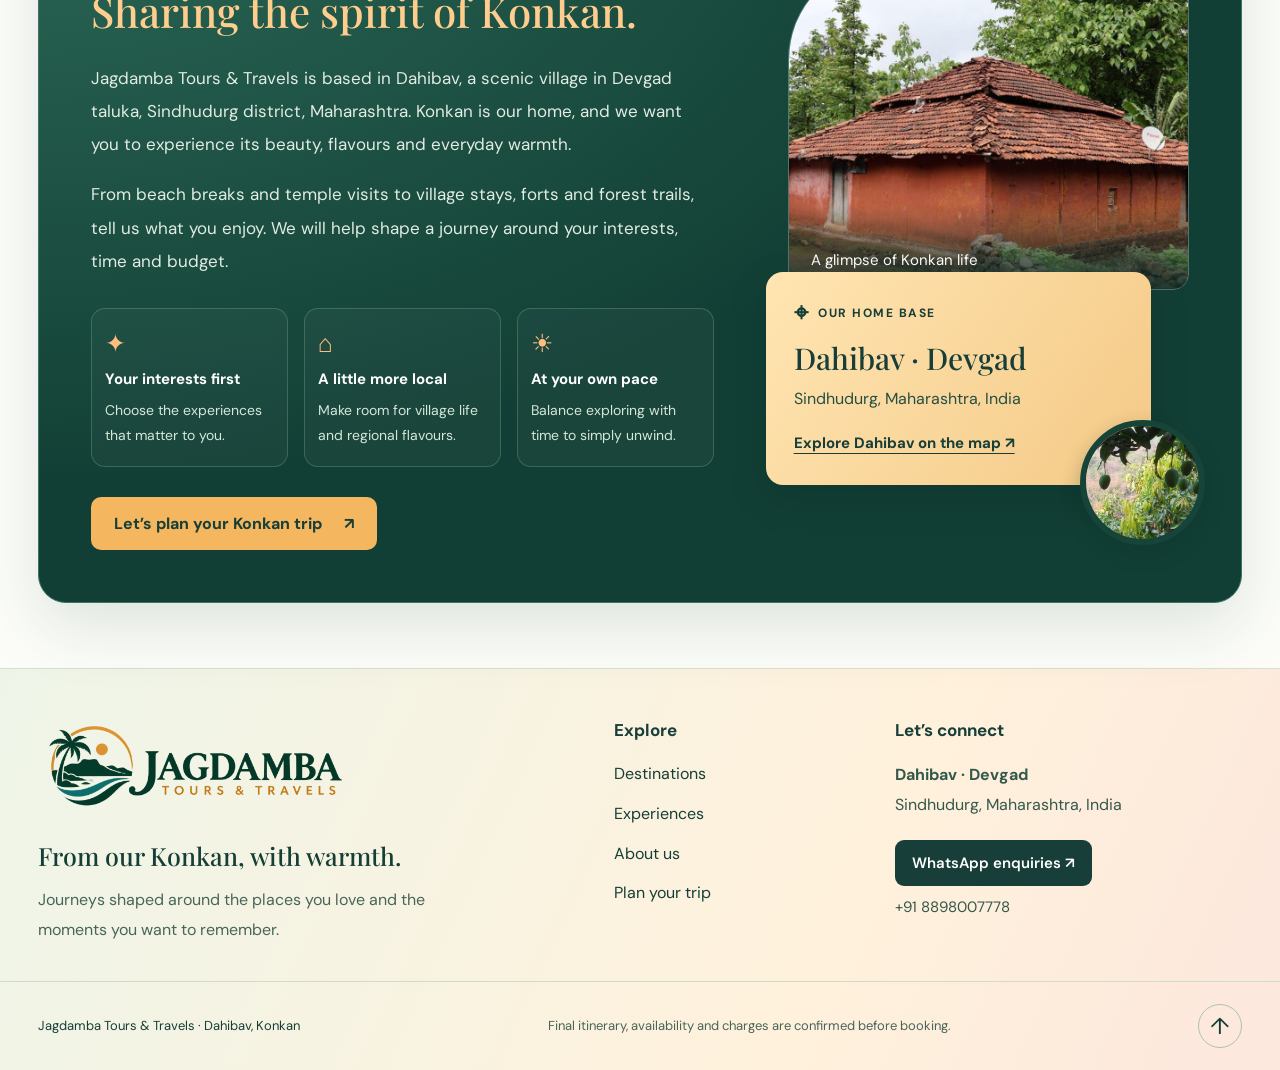
==== commit 4a803164: "Restore light coastal palette and improve photo loading" ====
--- a/index.html
+++ b/index.html
@@ -15,8 +15,8 @@
 /* Destination finder without a price panel. */
 @media(min-width:901px){.finder{grid-template-columns:minmax(0,1fr) minmax(0,1fr) auto}}
 @media(max-width:900px){.finder>.btn{grid-column:1/-1}}
-</style><link rel="stylesheet" href="https://fonts.googleapis.com/css2?family=Noto+Sans+Devanagari:wght@400;500;600;700&display=swap"><link rel="stylesheet" href="assets/language.css"><link rel="stylesheet" href="assets/premium.css?v=dark-glass-1"><script src="assets/language-preference.js"></script><link rel="canonical" href="https://sandesh651.github.io/jagdamba-tours-travels/"><link rel="alternate" hreflang="en" href="https://sandesh651.github.io/jagdamba-tours-travels/"><link rel="alternate" hreflang="mr" href="https://sandesh651.github.io/jagdamba-tours-travels/mr.html"><link rel="alternate" hreflang="x-default" href="https://sandesh651.github.io/jagdamba-tours-travels/"><link rel="stylesheet" href="assets/trip-planner.css?v=3"><link rel="stylesheet" href="assets/brand.css"><link rel="stylesheet" href="assets/about.css?v=1"><link rel="stylesheet" href="assets/sea-opening.css?v=2"></head><body><div class="scroll-progress" aria-hidden="true"></div><div class="top">कोकण आपलं, प्रवास तुमचा. &nbsp; • &nbsp; A LITTLE CLOSER TO THE REAL KONKAN</div><header class="wrap nav"><a class="brand" href="#"><img class="brand-logo" src="assets/jagdamba-logo.png" width="2172" height="724" alt="JAGDAMBA TOURS &amp; TRAVELS"></a><nav class="navlinks"><a href="#packages">Our escapes</a><a href="#why">The Konkan way</a><a href="#services">Travel services</a><a href="#experiences">Experiences</a></nav><div class="nav-actions"><div class="language-switch" role="group" aria-label="Language / भाषा"><a href="index.html?lang=en" hreflang="en" lang="en" data-language="en">English</a><a href="mr.html?lang=mr" hreflang="mr" lang="mr" data-language="mr">मराठी</a></div><a class="btn" href="#plan">Plan my trip ↗</a></div></header>
-<main><div class="sea-opening"><div class="hero"><img src="assets/india-coast.jpg" alt="Illustrative Indian coastal landscape" onerror="this.src='assets/india-coast.jpg';this.alt='Illustrative Indian coastal landscape'"><img class="sea-shore" src="assets/ghats.jpg" alt="Dense Konkan forest and misty Sahyadri hills" decoding="async"><div class="herotext"><div class="eyebrow">Maharashtra's coast. A different kind of escape.</div><h1>Sea. Forts. Forests.<br><em>All of Konkan.</em></h1><p>Take the scenic road with Jagdamba. From Malvan’s sea forts and Tarkarli adventures to temple towns, mango baag and the misty Sahyadris. There’s more than one way to fall for Konkan.</p><a class="btn" href="#packages">Find your Konkan escape <span>↗</span></a></div><div class="herofoot">KONKAN TO GOA &nbsp; ─── &nbsp; 01 / KONKAN</div><button class="sea-guide" type="button" aria-pressed="false"><i aria-hidden="true"></i><span>Reveal the coast</span><b aria-hidden="true">↗</b></button></div></div>
+</style><link rel="stylesheet" href="https://fonts.googleapis.com/css2?family=Noto+Sans+Devanagari:wght@400;500;600;700&display=swap"><link rel="stylesheet" href="assets/language.css"><link rel="stylesheet" href="assets/premium.css?v=light-coast-2"><script src="assets/language-preference.js"></script><link rel="canonical" href="https://sandesh651.github.io/jagdamba-tours-travels/"><link rel="alternate" hreflang="en" href="https://sandesh651.github.io/jagdamba-tours-travels/"><link rel="alternate" hreflang="mr" href="https://sandesh651.github.io/jagdamba-tours-travels/mr.html"><link rel="alternate" hreflang="x-default" href="https://sandesh651.github.io/jagdamba-tours-travels/"><link rel="stylesheet" href="assets/trip-planner.css?v=3"><link rel="stylesheet" href="assets/brand.css"><link rel="stylesheet" href="assets/about.css?v=1"><link rel="stylesheet" href="assets/sea-opening.css?v=2"></head><body><div class="scroll-progress" aria-hidden="true"></div><div class="top">कोकण आपलं, प्रवास तुमचा. &nbsp; • &nbsp; A LITTLE CLOSER TO THE REAL KONKAN</div><header class="wrap nav"><a class="brand" href="#"><img class="brand-logo" src="assets/jagdamba-logo.png" width="2172" height="724" alt="JAGDAMBA TOURS &amp; TRAVELS"></a><nav class="navlinks"><a href="#packages">Our escapes</a><a href="#why">The Konkan way</a><a href="#services">Travel services</a><a href="#experiences">Experiences</a></nav><div class="nav-actions"><div class="language-switch" role="group" aria-label="Language / भाषा"><a href="index.html?lang=en" hreflang="en" lang="en" data-language="en">English</a><a href="mr.html?lang=mr" hreflang="mr" lang="mr" data-language="mr">मराठी</a></div><a class="btn" href="#plan">Plan my trip ↗</a></div></header>
+<main><div class="sea-opening"><div class="hero"><img src="assets/india-coast.jpg" fetchpriority="high" decoding="async" alt="Illustrative Indian coastal landscape" onerror="this.src='assets/india-coast.jpg';this.alt='Illustrative Indian coastal landscape'"><img class="sea-shore" src="assets/ghats.jpg" alt="Dense Konkan forest and misty Sahyadri hills" decoding="async"><div class="herotext"><div class="eyebrow">Maharashtra's coast. A different kind of escape.</div><h1>Sea. Forts. Forests.<br><em>All of Konkan.</em></h1><p>Take the scenic road with Jagdamba. From Malvan’s sea forts and Tarkarli adventures to temple towns, mango baag and the misty Sahyadris. There’s more than one way to fall for Konkan.</p><a class="btn" href="#packages">Find your Konkan escape <span>↗</span></a></div><div class="herofoot">KONKAN TO GOA &nbsp; ─── &nbsp; 01 / KONKAN</div><button class="sea-guide" type="button" aria-pressed="false"><i aria-hidden="true"></i><span>Reveal the coast</span><b aria-hidden="true">↗</b></button></div></div>
 <div class="finder"><div><label for="region">Choose your destination</label><select id="region"><option value="all">Anywhere by the coast</option><option value="south">Malvan & Sindhudurg</option><option value="central">Guhagar & Ratnagiri</option><option value="north">Dapoli & around</option><option value="ghats">Amboli & the ghats</option><option value="goa">Goa & coastal detours</option></select></div><div><label for="mood">Your travel style</label><select id="mood"><option value="all">A little of everything</option value="beach">Beaches & sunsets</option><option value="culture">Temples & culture</option><option value="quiet">Quiet & offbeat</option><option value="adventure">Scuba & water adventures</option><option value="nature">Forests, ghats & baag</option></select></div><button class="btn" id="find">Explore escapes ↗</button></div><div class="introbar"><span>3 iconic stops + 2 hidden gems</span><span>One region. Five discoveries.</span><span>Make the journey your own</span></div>
 <section id="packages"><div class="wrap"><div class="heading packages-intro"><div class="packages-title"><div class="eyebrow orange">FIVE PLACES. COUNTLESS LITTLE MOMENTS.</div><h2>Pick your patch of paradise.</h2></div><p class="packages-summary">From Alibaug and Dapoli to Malvan, Vengurla and Goa. Choose a regional five-stop circuit, then make it your own.</p></div><div class="filters escapes-toolbar" role="group" aria-label="Browse escapes"><button class="chip active" data-filter="all">All escapes <span aria-hidden="true">↗</span></button><span class="escapes-total">12 thoughtfully planned circuits</span></div><div class="cards" id="cards"></div><p id="empty" hidden>No matching circuits yet. Try another region or travel mood.</p><p class="notice">Each destination card rotates through 3–4 photographs from its regional circuit; captions identify the views. They do not depict every stop. Adventure activities and orchard visits are optional, separately confirmed additions.<br>Dates, pickup, trip length, accommodation, meals, taxes and entry/activity charges will be confirmed in a written quotation.</p></div></section>
 <section class="story" id="why"><div class="wrap split"><img class="storyimg" src="assets/orchard.jpg" alt="Alphonso mangoes growing in a Konkan orchard" loading="lazy"><div><div class="eyebrow orange">MORE THAN A PIN ON THE MAP</div><h2>Beyond the shoreline.<br>Closer to Konkan.</h2><p>Konkan is the smell of the sea, a winding road through coconut groves, and a meal that makes you slow down. That's the feeling behind these journeys.</p><div class="feature"><span>01</span><div><b>Three places on your wish list</b><p>Make room for the beaches, forts and temples you've always wanted to see.</p></div></div><div class="feature"><span>02</span><div><b>Two discoveries beyond the usual</b><p>Quieter shores, village trails and coastal viewpoints, chosen within the same region.</p></div></div><div class="feature"><span>03</span><div><b>A plan that fits your people</b><p>Tell us about your family or group, your departure point and the pace you prefer.</p></div></div><a href="#plan" class="textbutton">Let's put your trip together ↗</a></div></div></section>
@@ -49,13 +49,33 @@
 packages.push({"title": "Murud–Janjira & Kashid", "region": "north", "area": "MURUD · KASHID · RAIGAD", "moods": ["beach", "culture", "nature", "quiet"], "img": "assets/destinations/janjira.jpg", "desc": "Sea-fort stories, open beaches and a forest detour along the Raigad coast.", "stops": ["Janjira Fort", "Kashid Beach", "Murud Beach", "Phansad Wildlife Sanctuary", "Nandgaon Beach"], "notes": ["Boat access from Rajapuri is subject to weather, local permissions and ferry availability.", "Time by the shore; water activities require separate confirmation.", "A relaxed beach walk near Murud town.", "A nature trail subject to entry timings, permits and local guide availability; wildlife sightings are not guaranteed.", "A quieter coastal stop along the Kashid–Murud route."], "photos": [{"src": "assets/destinations/janjira.jpg", "label": "Janjira Fort"}, {"src": "assets/destinations/kashid.jpg", "label": "Kashid Beach"}, {"src": "assets/destinations/janjira-cannon.jpg", "label": "Janjira fort cannon and coastal view"}]});
 
 
+function prepareDeck(deck){
+ const images=[...deck.querySelectorAll('.destination-photo')];
+ const current=Number(deck.dataset.photo)||0;
+ const next=images[(current+1)%images.length];
+ if(next?.dataset.src){next.src=next.dataset.src;delete next.dataset.src}
+}
+function advanceDeck(deck){
+ if(!deck.isConnected){visibleDecks.delete(deck);return}
+ const images=[...deck.querySelectorAll('.destination-photo')];
+ if(images.length<2)return;
+ const old=Number(deck.dataset.photo)||0,next=(old+1)%images.length,image=images[next];
+ if(image.dataset.src){image.src=image.dataset.src;delete image.dataset.src}
+ if(!image.complete||!image.naturalWidth)return;
+ images[old].classList.remove('is-current');image.classList.add('is-current');
+ deck.dataset.photo=next;
+ deck.querySelector('.photo-caption').textContent=image.alt;
+ deck.querySelectorAll('.photo-dots i').forEach((dot,i)=>dot.classList.toggle('active',i===next));
+ prepareDeck(deck);
+}
+
 const visibleDecks=new Set();
-const deckObserver='IntersectionObserver' in window?new IntersectionObserver(entries=>entries.forEach(e=>{if(e.isIntersecting)visibleDecks.add(e.target);else visibleDecks.delete(e.target)}),{threshold:.2}):null;
+const deckObserver='IntersectionObserver' in window?new IntersectionObserver(entries=>entries.forEach(e=>{if(e.isIntersecting){visibleDecks.add(e.target);prepareDeck(e.target)}else visibleDecks.delete(e.target)}),{threshold:.2}):null;
 function observeDestinationDecks(){visibleDecks.forEach(el=>{if(deckObserver)deckObserver.unobserve(el)});visibleDecks.clear();document.querySelectorAll('.destination-deck').forEach(el=>{if(deckObserver)deckObserver.observe(el);else visibleDecks.add(el)})}
 let current='all',mood='all';const fallback='assets/india-coast.jpg';
-function render(){const list=packages.map((p,i)=>({p,i})).filter(({p})=>(current==='all'||p.region===current)&&(mood==='all'||p.moods.includes(mood)));document.querySelector('#cards').innerHTML=list.map(({p,i})=>`<article class="card"><div class="cardpic"><div class="destination-deck" data-package="${i}" data-photo="0">${p.photos.map((photo,n)=>`<img class="destination-photo ${n===0?'is-current':''}" loading="lazy" src="${photo.src}" alt="${photo.label}" width="1200" height="800">`).join('')}<span class="photo-caption">${p.photos[0].label}</span><span class="photo-dots" aria-hidden="true">${p.photos.map((_,n)=>`<i class="${n===0?'active':''}"></i>`).join('')}</span></div><span class="badge">3 FAVOURITES + 2 HIDDEN GEMS</span></div><div class="cardbody"><div class="region">${p.area}</div><h3>${p.title}</h3><p>${p.desc}</p><div class="stops">${p.stops.slice(0,3).join(' · ')}<br><b>+ ${p.stops.slice(3).join(' · ')}</b></div><div class="price" style="justify-content:flex-end"><button class="textbutton" onclick="showRoute(${i})">View route ↗</button></div></div></article>`).join('');document.querySelector('#empty').hidden=!!list.length;document.querySelectorAll('[data-filter]').forEach(b=>b.classList.toggle('active',b.dataset.filter===current));observeDestinationDecks();}
+function render(){const list=packages.map((p,i)=>({p,i})).filter(({p})=>(current==='all'||p.region===current)&&(mood==='all'||p.moods.includes(mood)));document.querySelector('#cards').innerHTML=list.map(({p,i})=>`<article class="card"><div class="cardpic"><div class="destination-deck" data-package="${i}" data-photo="0">${p.photos.map((photo,n)=>`<img class="destination-photo ${n===0?'is-current':''}" loading="lazy" decoding="async" ${n===0?'src="'+photo.src+'"':'data-src="'+photo.src+'"'} alt="${photo.label}" width="1200" height="800">`).join('')}<span class="photo-caption">${p.photos[0].label}</span><span class="photo-dots" aria-hidden="true">${p.photos.map((_,n)=>`<i class="${n===0?'active':''}"></i>`).join('')}</span></div><span class="badge">3 FAVOURITES + 2 HIDDEN GEMS</span></div><div class="cardbody"><div class="region">${p.area}</div><h3>${p.title}</h3><p>${p.desc}</p><div class="stops">${p.stops.slice(0,3).join(' · ')}<br><b>+ ${p.stops.slice(3).join(' · ')}</b></div><div class="price" style="justify-content:flex-end"><button class="textbutton" onclick="showRoute(${i})">View route ↗</button></div></div></article>`).join('');document.querySelector('#empty').hidden=!!list.length;document.querySelectorAll('[data-filter]').forEach(b=>b.classList.toggle('active',b.dataset.filter===current));observeDestinationDecks();}
 document.querySelectorAll('[data-filter]').forEach(b=>b.onclick=()=>{current=b.dataset.filter;mood='all';document.querySelector('#region').value=current;document.querySelector('#mood').value='all';render()});document.querySelector('#find').onclick=()=>{current=document.querySelector('#region').value;mood=document.querySelector('#mood').value;render();document.querySelector('#packages').scrollIntoView({behavior:'smooth'})};
-const dialog=document.querySelector('#itinerary');function showRoute(i){const p=packages[i];document.querySelector('#modalbody').innerHTML=`<div class="eyebrow orange">PROPOSED FIVE-STOP CIRCUIT</div><h2>${p.title}</h2><p>${p.desc}</p><div class="route-photo-wrap"><div class="destination-deck" data-package="${i}" data-photo="0">${p.photos.map((photo,n)=>`<img class="destination-photo ${n===0?'is-current':''}" loading="lazy" src="${photo.src}" alt="${photo.label}">`).join('')}<span class="photo-caption">${p.photos[0].label}</span><span class="photo-dots" aria-hidden="true">${p.photos.map((_,n)=>`<i class="${n===0?'active':''}"></i>`).join('')}</span></div></div>${p.stops.map((s,n)=>`<div class="routeitem"><span>0${n+1}</span><div><b>${s}</b> <small style="color:#788375">${n<3?'· Favourite':'· Offbeat pick'}</small><p>${p.notes[n]}</p></div></div>`).join('')}<p class="notice">Route order, duration and availability will be finalised with your quotation. “Hidden” means an offbeat editorial pick, rather than an undiscovered place.</p>`;window.jagdambaSelectedPackage=i;dialog.showModal();observeDestinationDecks()};dialog.querySelector('.close').onclick=()=>dialog.close();dialog.onclick=e=>{if(e.target===dialog)dialog.close()};document.querySelector('#modalplan').onclick=()=>{dialog.close();window.dispatchEvent(new CustomEvent('jagdamba-package',{detail:window.jagdambaSelectedPackage}))};render();
+const dialog=document.querySelector('#itinerary');function showRoute(i){const p=packages[i];document.querySelector('#modalbody').innerHTML=`<div class="eyebrow orange">PROPOSED FIVE-STOP CIRCUIT</div><h2>${p.title}</h2><p>${p.desc}</p><div class="route-photo-wrap"><div class="destination-deck" data-package="${i}" data-photo="0">${p.photos.map((photo,n)=>`<img class="destination-photo ${n===0?'is-current':''}" loading="lazy" decoding="async" ${n===0?'src="'+photo.src+'"':'data-src="'+photo.src+'"'} alt="${photo.label}">`).join('')}<span class="photo-caption">${p.photos[0].label}</span><span class="photo-dots" aria-hidden="true">${p.photos.map((_,n)=>`<i class="${n===0?'active':''}"></i>`).join('')}</span></div></div>${p.stops.map((s,n)=>`<div class="routeitem"><span>0${n+1}</span><div><b>${s}</b> <small style="color:#788375">${n<3?'· Favourite':'· Offbeat pick'}</small><p>${p.notes[n]}</p></div></div>`).join('')}<p class="notice">Route order, duration and availability will be finalised with your quotation. “Hidden” means an offbeat editorial pick, rather than an undiscovered place.</p>`;window.jagdambaSelectedPackage=i;dialog.showModal();observeDestinationDecks()};dialog.querySelector('.close').onclick=()=>dialog.close();dialog.onclick=e=>{if(e.target===dialog)dialog.close()};document.querySelector('#modalplan').onclick=()=>{dialog.close();window.dispatchEvent(new CustomEvent('jagdamba-package',{detail:window.jagdambaSelectedPackage}))};render();
 
 const reduceMotion=window.matchMedia('(prefers-reduced-motion: reduce)').matches;
 if('IntersectionObserver' in window){
@@ -85,5 +105,5 @@
 let swipeStart;experienceWindow.addEventListener('pointerdown',e=>swipeStart=e.clientX);experienceWindow.addEventListener('pointerup',e=>{if(swipeStart!==undefined&&Math.abs(e.clientX-swipeStart)>40)advanceExperience(e.clientX<swipeStart?1:-1);swipeStart=undefined});
 experienceWindow.addEventListener('keydown',e=>{if(e.key==='ArrowRight'||e.key==='ArrowLeft'){e.preventDefault();advanceExperience(e.key==='ArrowRight'?1:-1)}});addEventListener('resize',()=>positionExperience(false));
 if('IntersectionObserver' in window){new IntersectionObserver(entries=>entries.forEach(e=>{if(e.target===postcardTrack){postcardVisible=e.isIntersecting;if(postcardVisible&&!reduceMotion)movePostcard()}else{experienceVisible=e.isIntersecting;if(experienceVisible&&!reduceMotion)advanceExperience()}}),{threshold:.25}).observe(postcardTrack);new IntersectionObserver(entries=>entries.forEach(e=>{experienceVisible=e.isIntersecting;if(experienceVisible&&!reduceMotion)advanceExperience()}),{threshold:.25}).observe(experienceWindow)}else{postcardVisible=experienceVisible=true}
-setInterval(()=>{if(document.hidden||reduceMotion)return;if(postcardVisible)movePostcard();if(experienceVisible)advanceExperience();visibleDecks.forEach(deck=>{if(!deck.isConnected){visibleDecks.delete(deck);return}const images=[...deck.querySelectorAll('.destination-photo')];const old=Number(deck.dataset.photo),next=(old+1)%images.length;images[old].classList.remove('is-current');images[next].classList.add('is-current');deck.dataset.photo=next;deck.querySelector('.photo-caption').textContent=images[next].alt;deck.querySelectorAll('.photo-dots i').forEach((dot,i)=>dot.classList.toggle('active',i===next))})},3000);
+setInterval(()=>{if(document.hidden||reduceMotion)return;if(postcardVisible)movePostcard();if(experienceVisible)advanceExperience();visibleDecks.forEach(advanceDeck)},3000);
 </script><script src="assets/language.js"></script><script src="assets/trip-planner.js?v=whatsapp-1"></script><script defer src="assets/sea-opening.js?v=3"></script></body></html>
--- a/assets/premium.css
+++ b/assets/premium.css
@@ -24,211 +24,9 @@
 .plan p[style*="font-size:11px"],.stay-banner p[style*="font-size:11px"]{font-size:14px!important;line-height:1.8}
 
 
-/* Midnight Konkan glass theme */
-:root{
-  --paper:#071b18;
-  --ink:#eaf5ef;
-  --muted:#a8c4b6;
-  --line:#8bb8a466;
-  --orange:#f47a4d;
-  --gold:#ffd08e;
-}
-html{background:#071b18}
-body{
-  background-color:#071b18;
-  background-image:
-    radial-gradient(ellipse at 8% 0%,#1d5a4c80 0,transparent 34%),
-    radial-gradient(ellipse at 92% 20%,#7b422d55 0,transparent 28%),
-    radial-gradient(ellipse at 50% 100%,#0d403555 0,transparent 42%),
-    linear-gradient(135deg,#061714,#0a2420 52%,#071b18);
-  color:var(--ink);
-}
-.top{
-  background:linear-gradient(90deg,#041311,#0b332c 50%,#041311);
-  border-bottom:1px solid #9ac9b036;
-  color:#f0fff6;
-}
-.nav{
-  background:rgba(4,20,18,.72);
-  border:1px solid #a7d7bd1c;
-  border-top:0;
-  border-radius:0 0 22px 22px;
-  box-shadow:0 18px 45px #00000035,inset 0 1px 0 #ffffff12;
-  backdrop-filter:blur(20px);
-  -webkit-backdrop-filter:blur(20px);
-}
-.navlinks a{color:#e2f1e9}
-.navlinks a:after{background:var(--gold)}
-.language-switch{
-  background:rgba(2,17,15,.62);
-  border:1px solid #a7d7bd35;
-  box-shadow:inset 0 1px 0 #ffffff12;
-  backdrop-filter:blur(14px);
-  -webkit-backdrop-filter:blur(14px);
-}
-.language-switch a{color:#c9e0d4}
-.language-switch a[aria-current=page]{background:linear-gradient(135deg,#1e5f50,#123d35);color:#fff;box-shadow:0 7px 18px #00000030}
-.btn{
-  background:linear-gradient(135deg,#f47a4d,#d95334);
-  box-shadow:0 10px 26px #d9533440,inset 0 1px 0 #ffffff35;
-}
-.btn:hover{background:linear-gradient(135deg,#ff8a5b,#e3613c)}
-.btn.light{
-  background:rgba(235,251,242,.12);
-  border:1px solid #b7dfca45;
-  color:#effaf3;
-}
-.btn.outline{border-color:#a7d7bd55;color:var(--ink)}
-.hero{
-  border:1px solid #b9e2ca25;
-  box-shadow:0 25px 75px #00000055,0 0 0 1px #ffffff08 inset;
-}
-.hero:after{
-  background:
-    linear-gradient(90deg,rgba(2,20,18,.9),rgba(2,20,18,.32) 57%,rgba(2,20,18,.14)),
-    linear-gradient(0deg,rgba(2,20,18,.68),transparent 42%);
-}
-.hero .eyebrow{border-color:#d9f7e277;color:#f4fff8;background:#06221c40}
-.hero p{color:#e2f1e8}
-.herofoot{color:#e0f1e8}
-.finder{
-  background:rgba(7,30,26,.72);
-  border-color:#b7dfca35;
-  box-shadow:0 20px 65px #0000003d,inset 0 1px 0 #ffffff18;
-  color:var(--ink);
-}
-.finder label,.finder-label{color:#aacbbc}
-.finder select{
-  background-color:rgba(236,253,243,.08);
-  border-color:#91bea64d;
-  color:#edf9f1;
-  box-shadow:inset 0 1px 5px #00000022,0 0 0 1px #ffffff05;
-}
-.finder select option{background:#102b26;color:#edf9f1}
-.finder select:focus{border-color:#f2bf7f}
-.finder-budget small,.budget-note{color:#a9c6b7}
-.introbar{color:#b4d0c1}
-.introbar span:before{color:var(--gold)}
-.packages-intro{
-  background:rgba(9,35,30,.68);
-  border-color:#b7dfca24;
-  box-shadow:0 18px 55px #0000002e,inset 0 1px 0 #ffffff14;
-}
-.packages-title .eyebrow{color:#ffc17f}
-.packages-title h2{color:#f0faf4}
-.heading.packages-intro .packages-summary{border-color:#e7bc765c;color:#b9d1c4}
-.escapes-toolbar{border-bottom-color:#8bb8a444}
-.escapes-total{color:#a9c6b7}
-.escapes-toolbar .chip{
-  background:rgba(236,253,243,.06);
-  border-color:#9bc8ad48;
-  color:#e7f4ed;
-}
-.escapes-toolbar .chip.active,.chip.active{background:linear-gradient(135deg,#1c5d4d,#123e35);border-color:#7fb49a;color:#fff}
-.card{
-  background:rgba(8,32,28,.74);
-  border-color:#b7dfca2b;
-  box-shadow:0 12px 35px #00000038,inset 0 1px 0 #ffffff12;
-}
-.card:hover{box-shadow:0 22px 52px #00000055,0 0 0 1px #e7bd7840}
-.cardbody{color:#e7f4ed}
-.region{color:#a9c8b8}
-.cardbody>p{color:#b7cec1}
-.stops{border-color:#7fae9a55;color:#b5cdbf}
-.stops b{color:#ffb977}
-.price{border-color:#7fae9a55}
-.textbutton{color:#eff9f2}
-.cardpic .badge{
-  background:rgba(4,22,19,.72);
-  border-color:#d7f2e077;
-  color:#effaf4;
-  box-shadow:0 6px 18px #00000030;
-}
-.notice{color:#a9c5b7}
-.story{
-  background:
-    radial-gradient(ellipse at 12% 0%,#1a584b88,transparent 48%),
-    linear-gradient(135deg,#0b2a24,#102f28);
-  border-color:#9bcbb330;
-}
-.story p,.feature p{color:#b8d0c1}
-.feature{border-color:#7fae9a55}
-.feature b{color:#edf8f0}
-.services{color:var(--ink)}
-.service{
-  background:rgba(9,35,30,.68);
-  border-color:#b7dfca2b;
-  box-shadow:0 10px 32px #00000030,inset 0 1px 0 #ffffff10;
-}
-.service h3{color:#eff9f2}
-.service p{color:#b5cdbf}
-.service span{color:#ffbd7c}
-.experience-tile{
-  border:1px solid #b7dfca2b;
-  box-shadow:0 16px 40px #0000003d;
-}
-.experience-tile:after{background:linear-gradient(transparent 8%,#031c17f2)}
-.experience-copy p{color:#d3e7db}
-.discovery-strip{
-  background:rgba(9,35,30,.72);
-  border-color:#b7dfca2b;
-  box-shadow:0 15px 38px #00000035,inset 0 1px 0 #ffffff12;
-}
-.discovery-strip span{color:#b8d0c1}
-.season-note{
-  background:rgba(11,39,33,.82);
-  border-color:#f2a66a;
-  color:#c2d9cb;
-}
-.gallery figure{border:1px solid #b7dfca22;box-shadow:0 14px 35px #00000035}
-.slider-tools p{color:#abc7b8}
-.slider-buttons button,.experience-controls button{
-  border-color:#8bb8a455;
-  background:rgba(8,31,27,.64);
-  color:#eaf6ef;
-}
-.slider-buttons button:hover,.experience-controls button:hover{background:#1c5d4d;color:#fff}
-.stay-banner{
-  background:linear-gradient(135deg,rgba(11,43,36,.86),rgba(39,43,28,.78));
-  border-color:#b7dfca2b;
-  box-shadow:0 16px 42px #00000038;
-}
-.stay-banner p{color:#bfd7c8}
-.plan{
-  background:linear-gradient(135deg,#0b3028,#071f1b 65%,#164c3d);
-  border-color:#6eaa8e66;
-  box-shadow:0 24px 65px #0000004a;
-}
-.plan p{color:#c4dbce}
-.plan input,.plan select,.plan textarea{
-  border-color:#7eae985f;
-  background:#ffffff0b;
-  color:#effaf2;
-}
-.plan select option{background:#102b26;color:#edf9f1}
-details{border-color:#7fae9a55}
-summary{color:#eaf6ef}
-details p{color:#b6cec0}
-dialog{
-  background:#0b2822;
-  border:1px solid #b7dfca3b;
-  box-shadow:0 25px 80px #00000070;
-  color:#edf8f1;
-}
-dialog .close{color:#eaf6ef}
-.routeitem{border-color:#7fae9a55}
-.routeitem p{color:#b6cec0}
-.routeitem span,.orange{color:#ffbd7c}
-footer{
-  background:linear-gradient(180deg,#071c18,#04110f);
-  border-color:#7fae9a44;
-}
-footer p,.preview{color:#9fbcae}
-a{color:inherit}
-@media(prefers-reduced-transparency:reduce){
-  .nav,.language-switch,.finder,.packages-intro,.card,.service,.discovery-strip,.stay-banner,.season-note,.slider-buttons button,.experience-controls button{
-    background:#0b2822;
-    backdrop-filter:none;
-    -webkit-backdrop-filter:none;
-  }
-}
+
+/* Light coastal finish; full-size destination images without heavy card blur. */
+html{background:#fcfdf9}
+.nav{background:#ffffffa6;border:1px solid #ffffff;border-radius:0 0 20px 20px;box-shadow:0 8px 30px #173e3808}
+.card{background:#fffffff2;backdrop-filter:none;-webkit-backdrop-filter:none}
+.cardpic .destination-deck>img.destination-photo,.route-photo-wrap .destination-deck>img.destination-photo{display:block;position:absolute;inset:0;width:100%;height:100%;max-height:none;object-fit:cover}
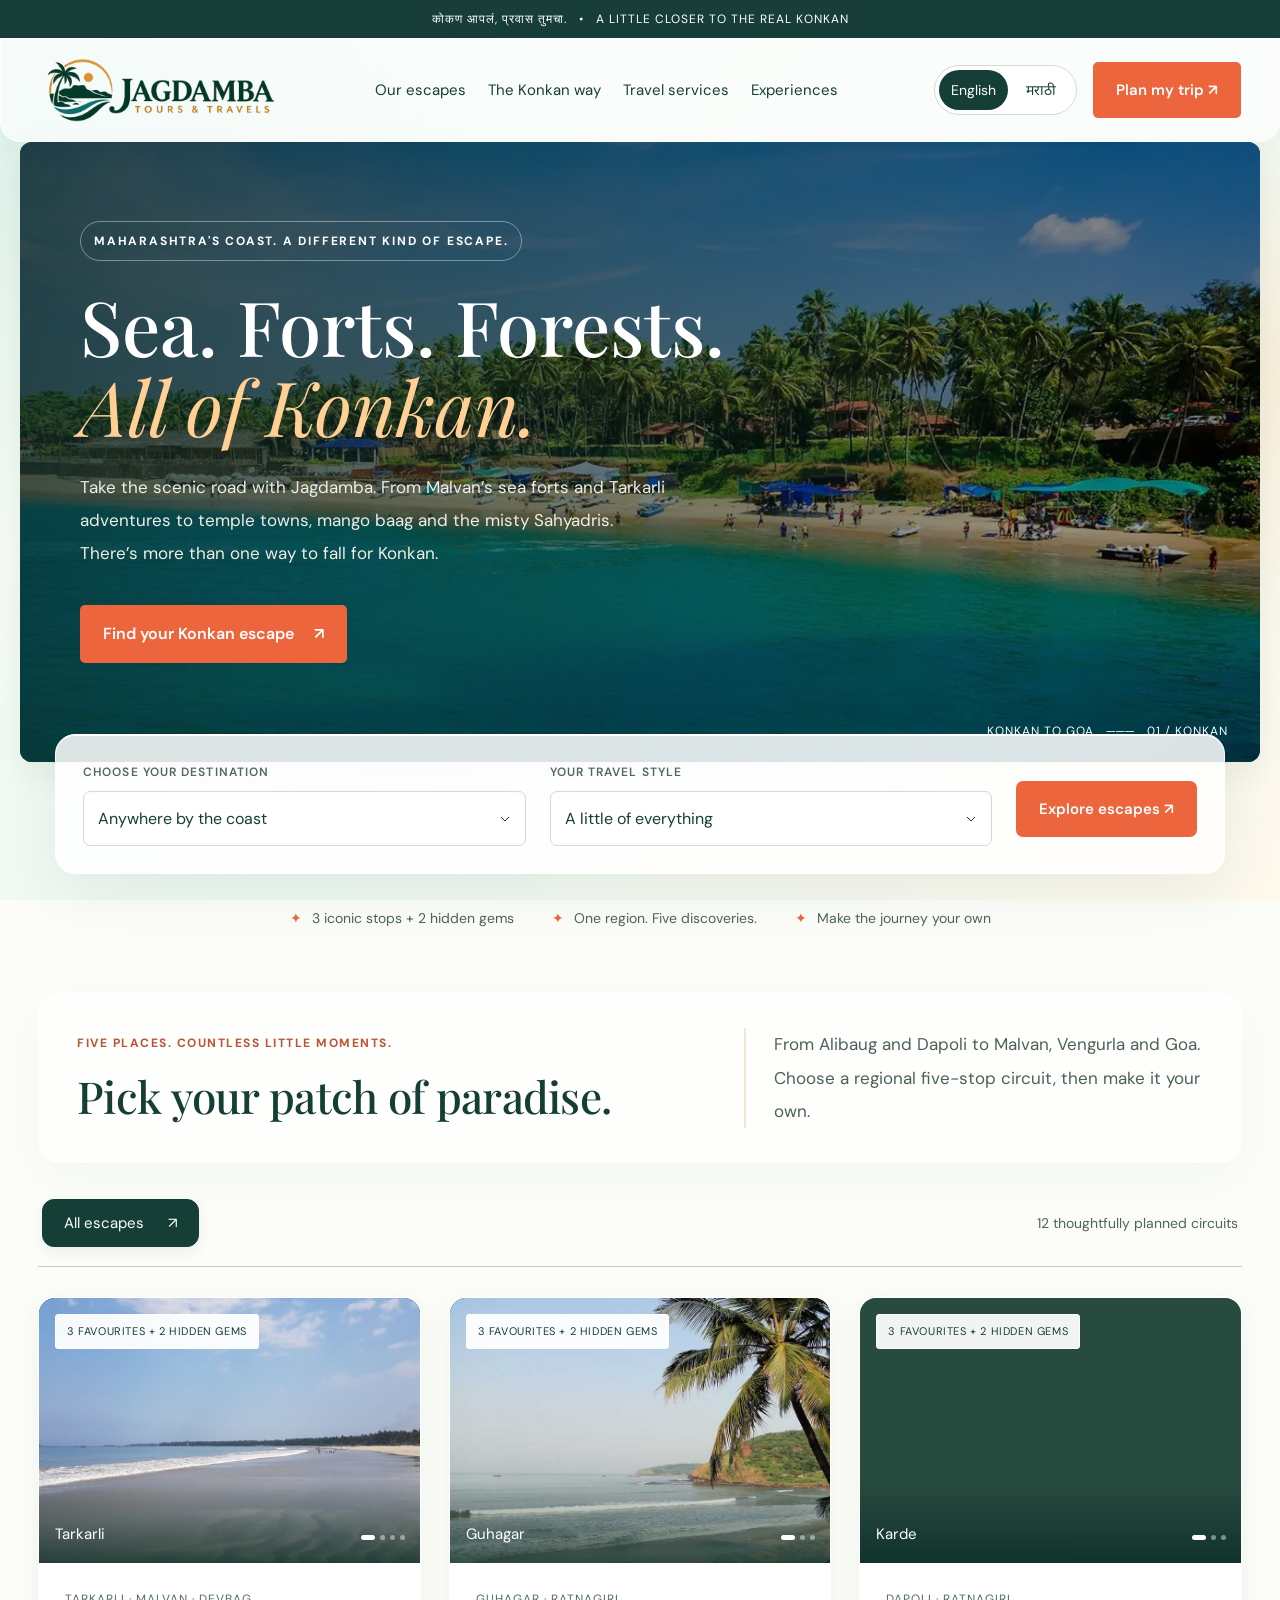
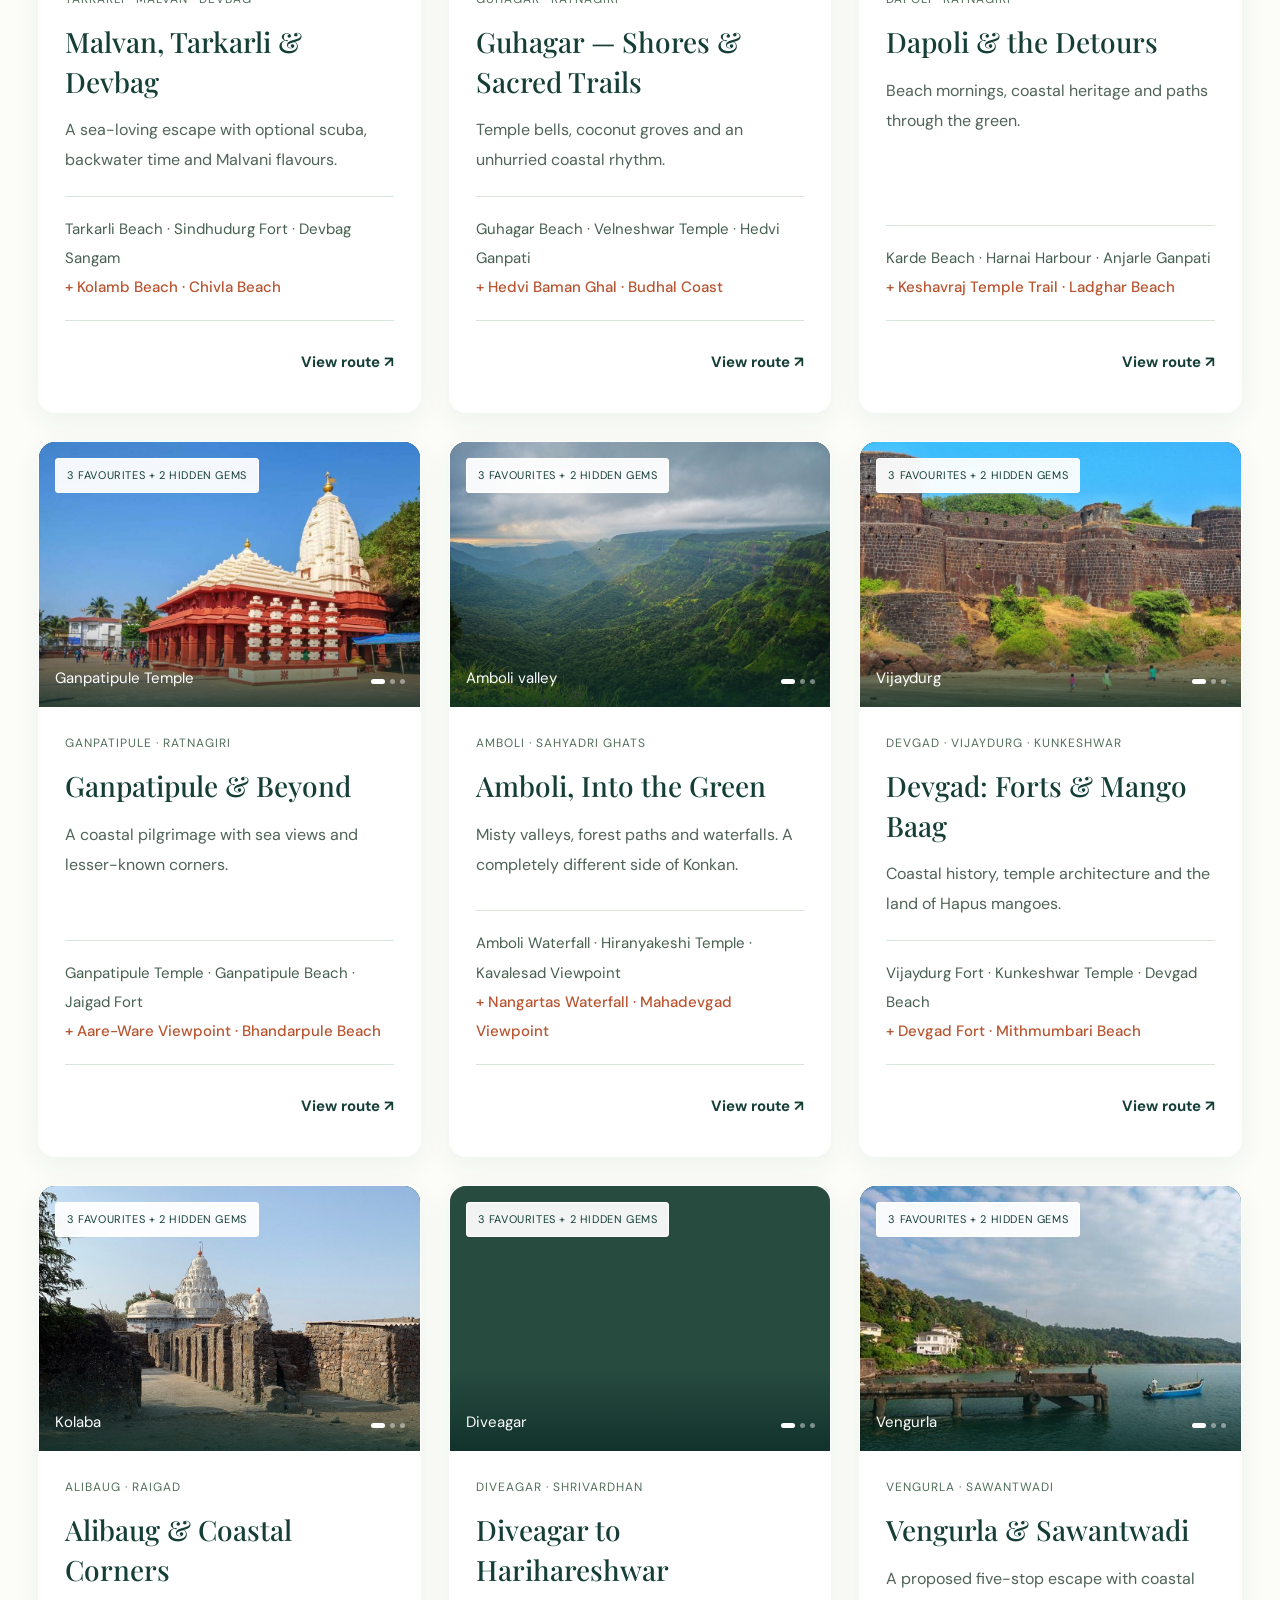
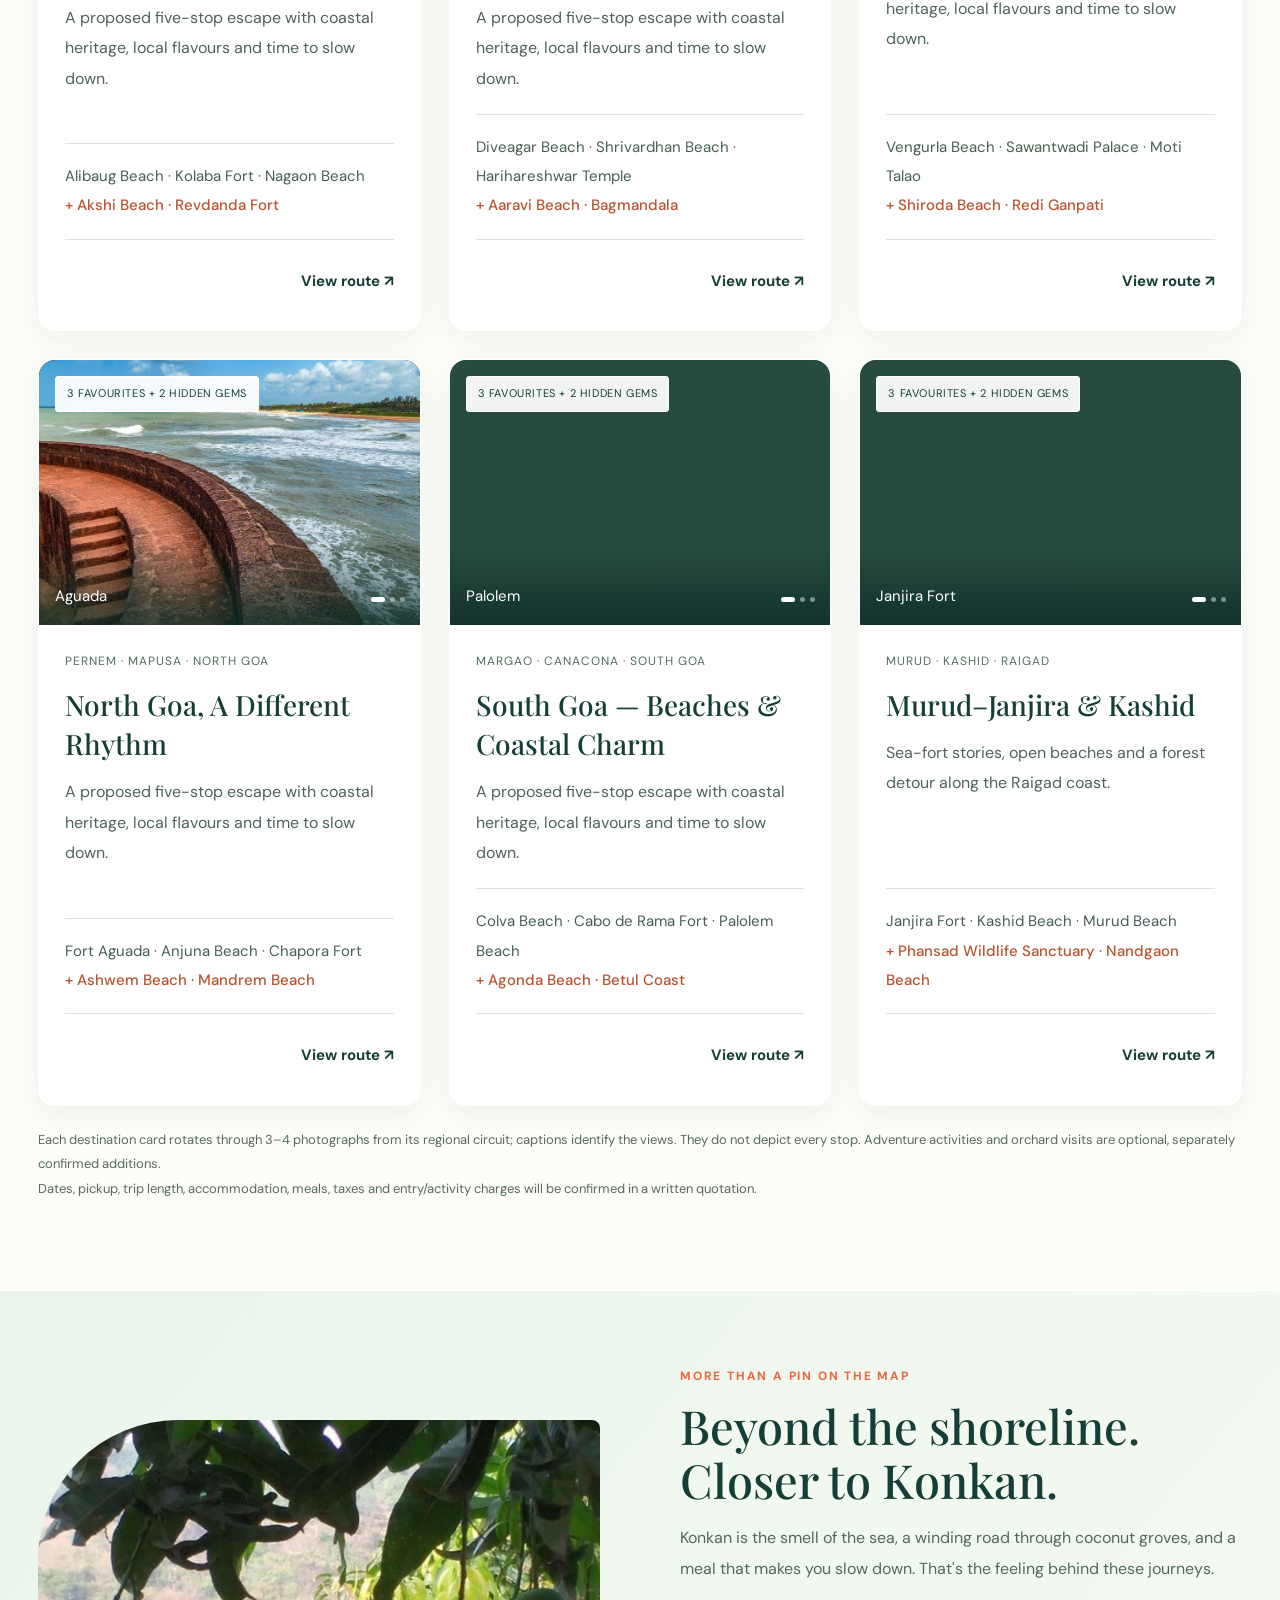
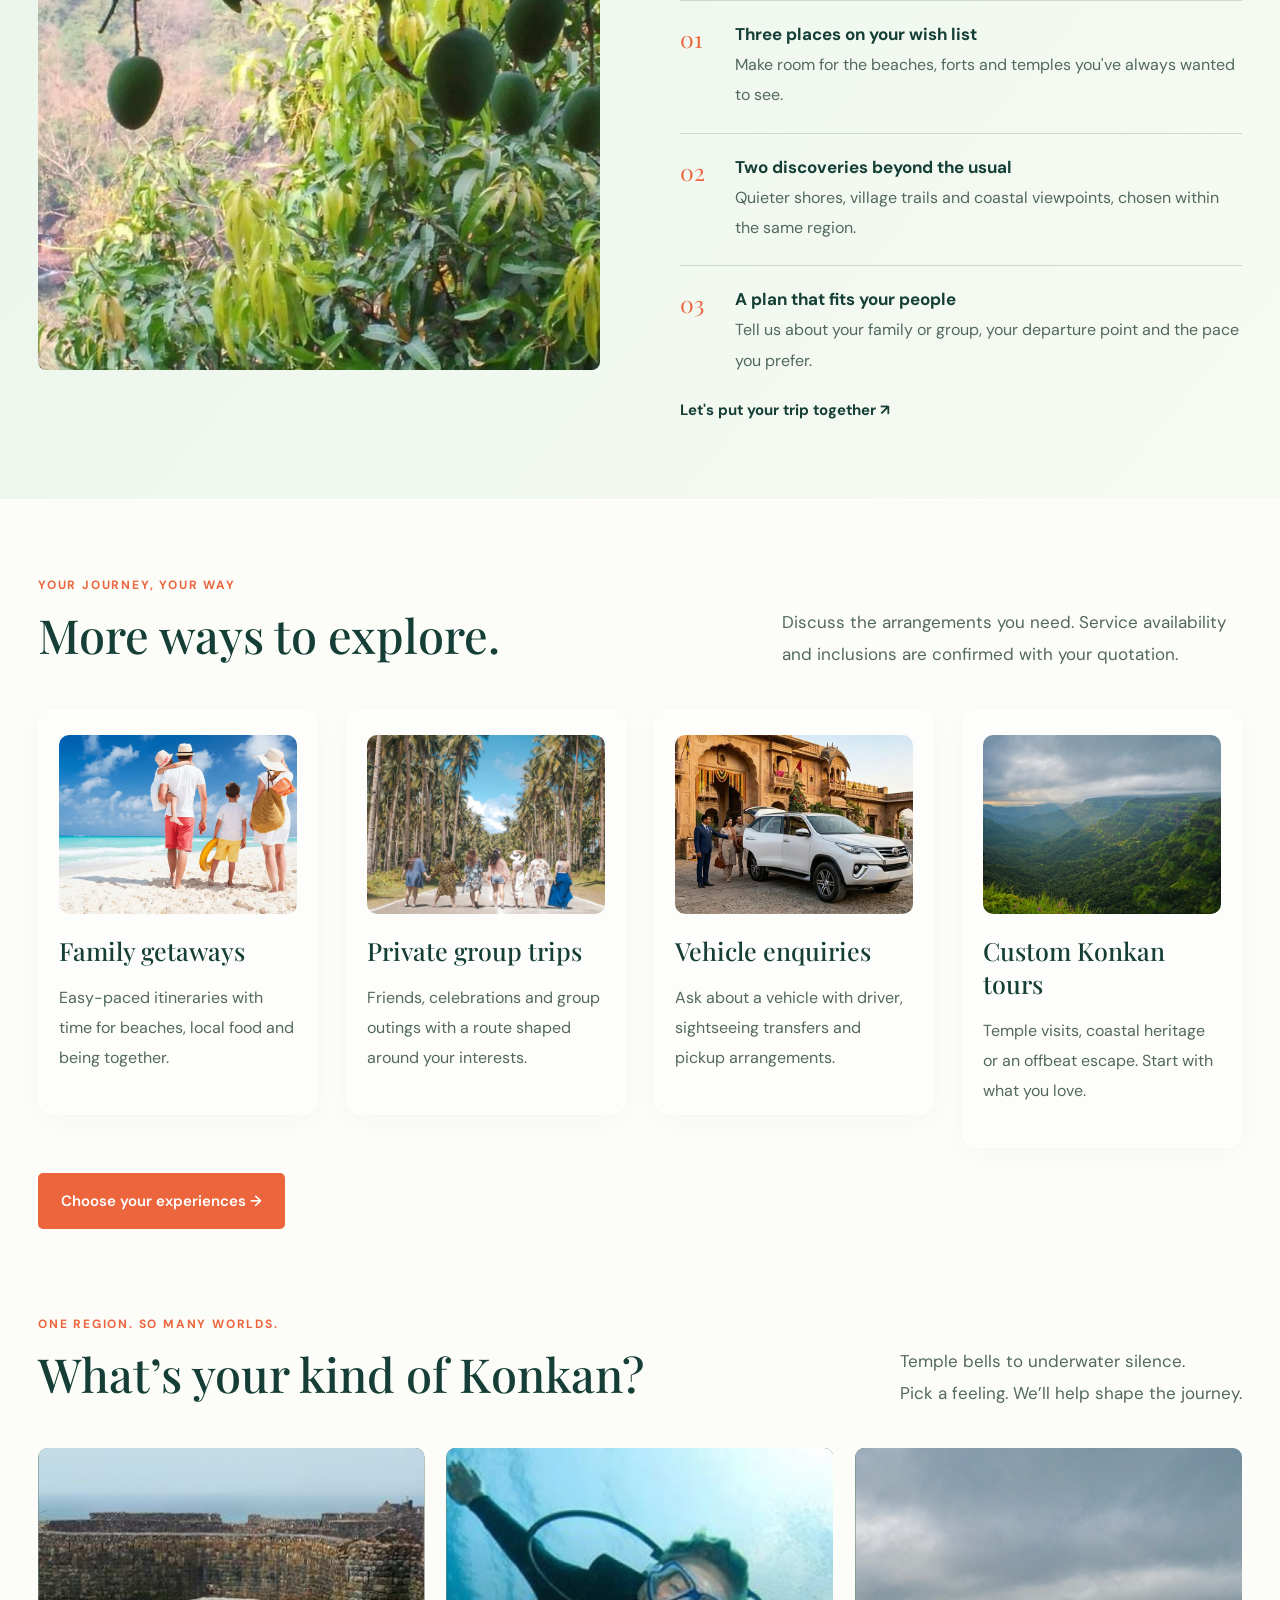
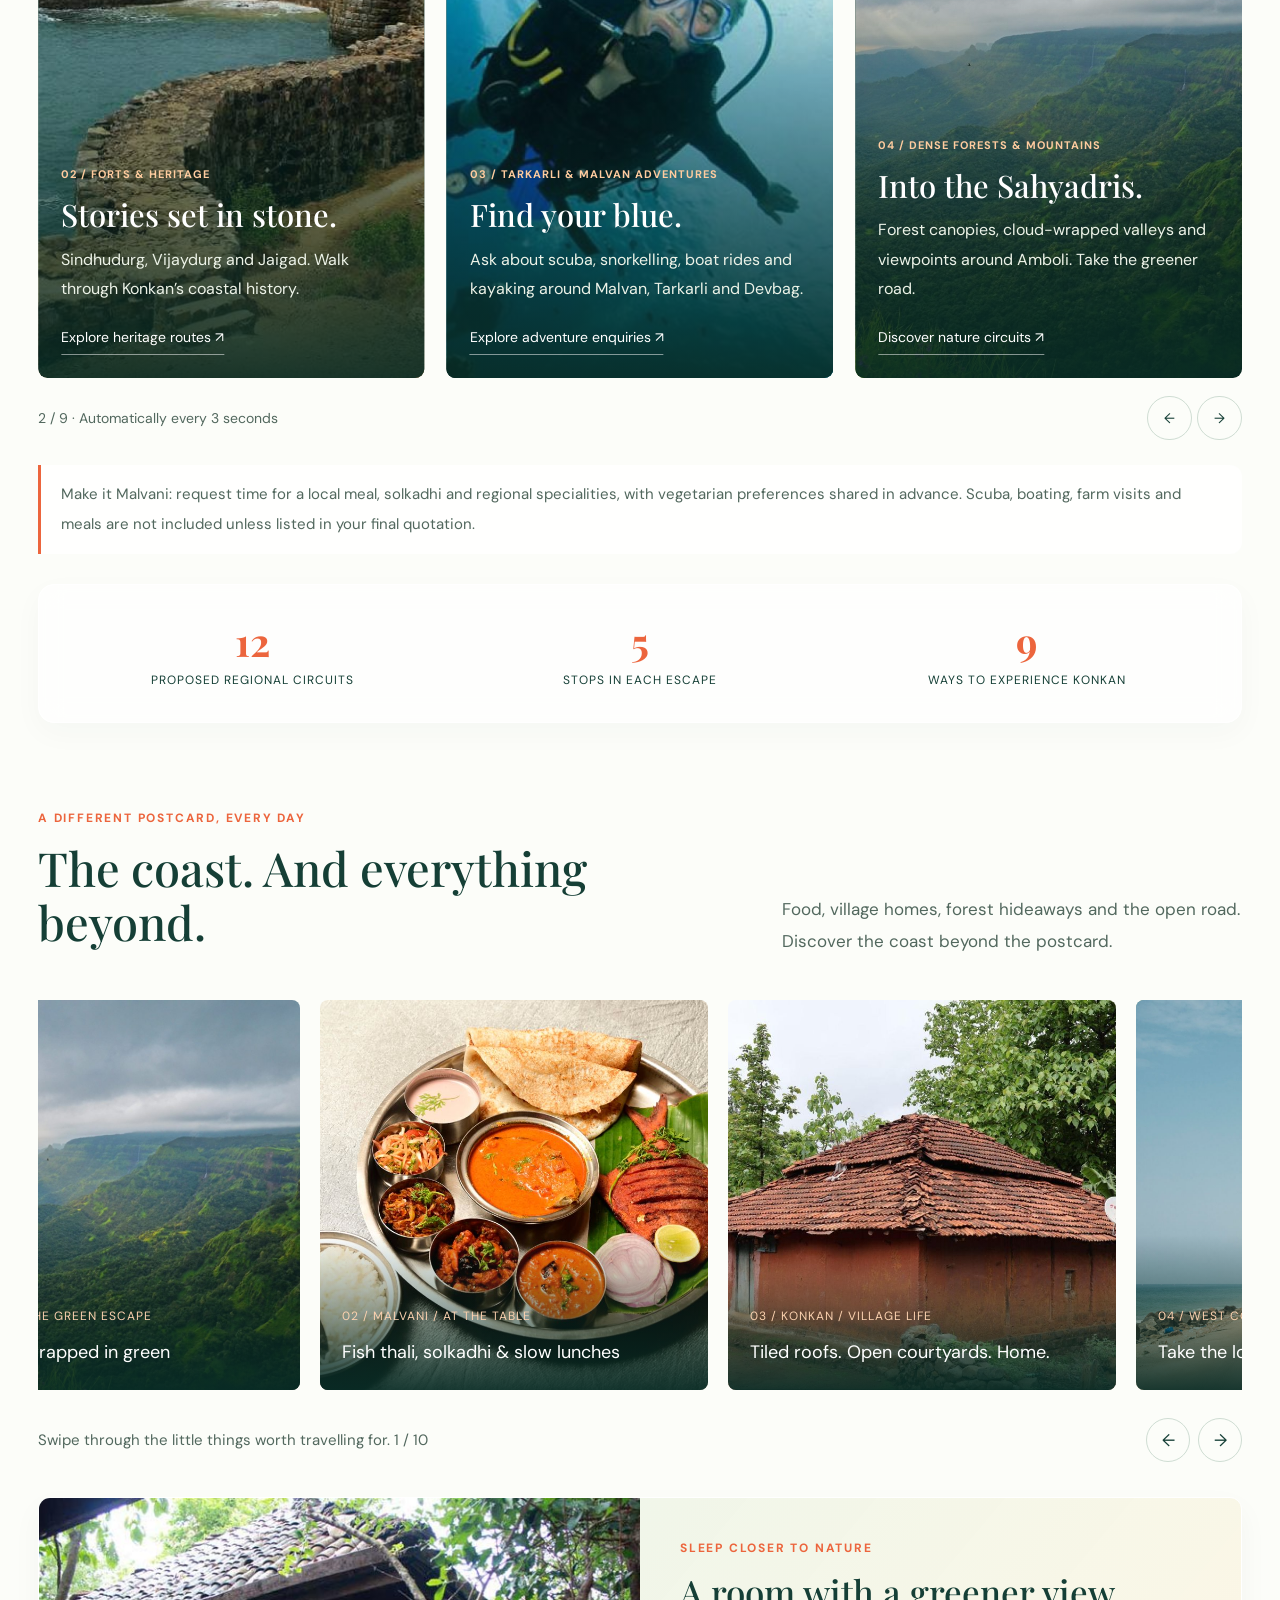
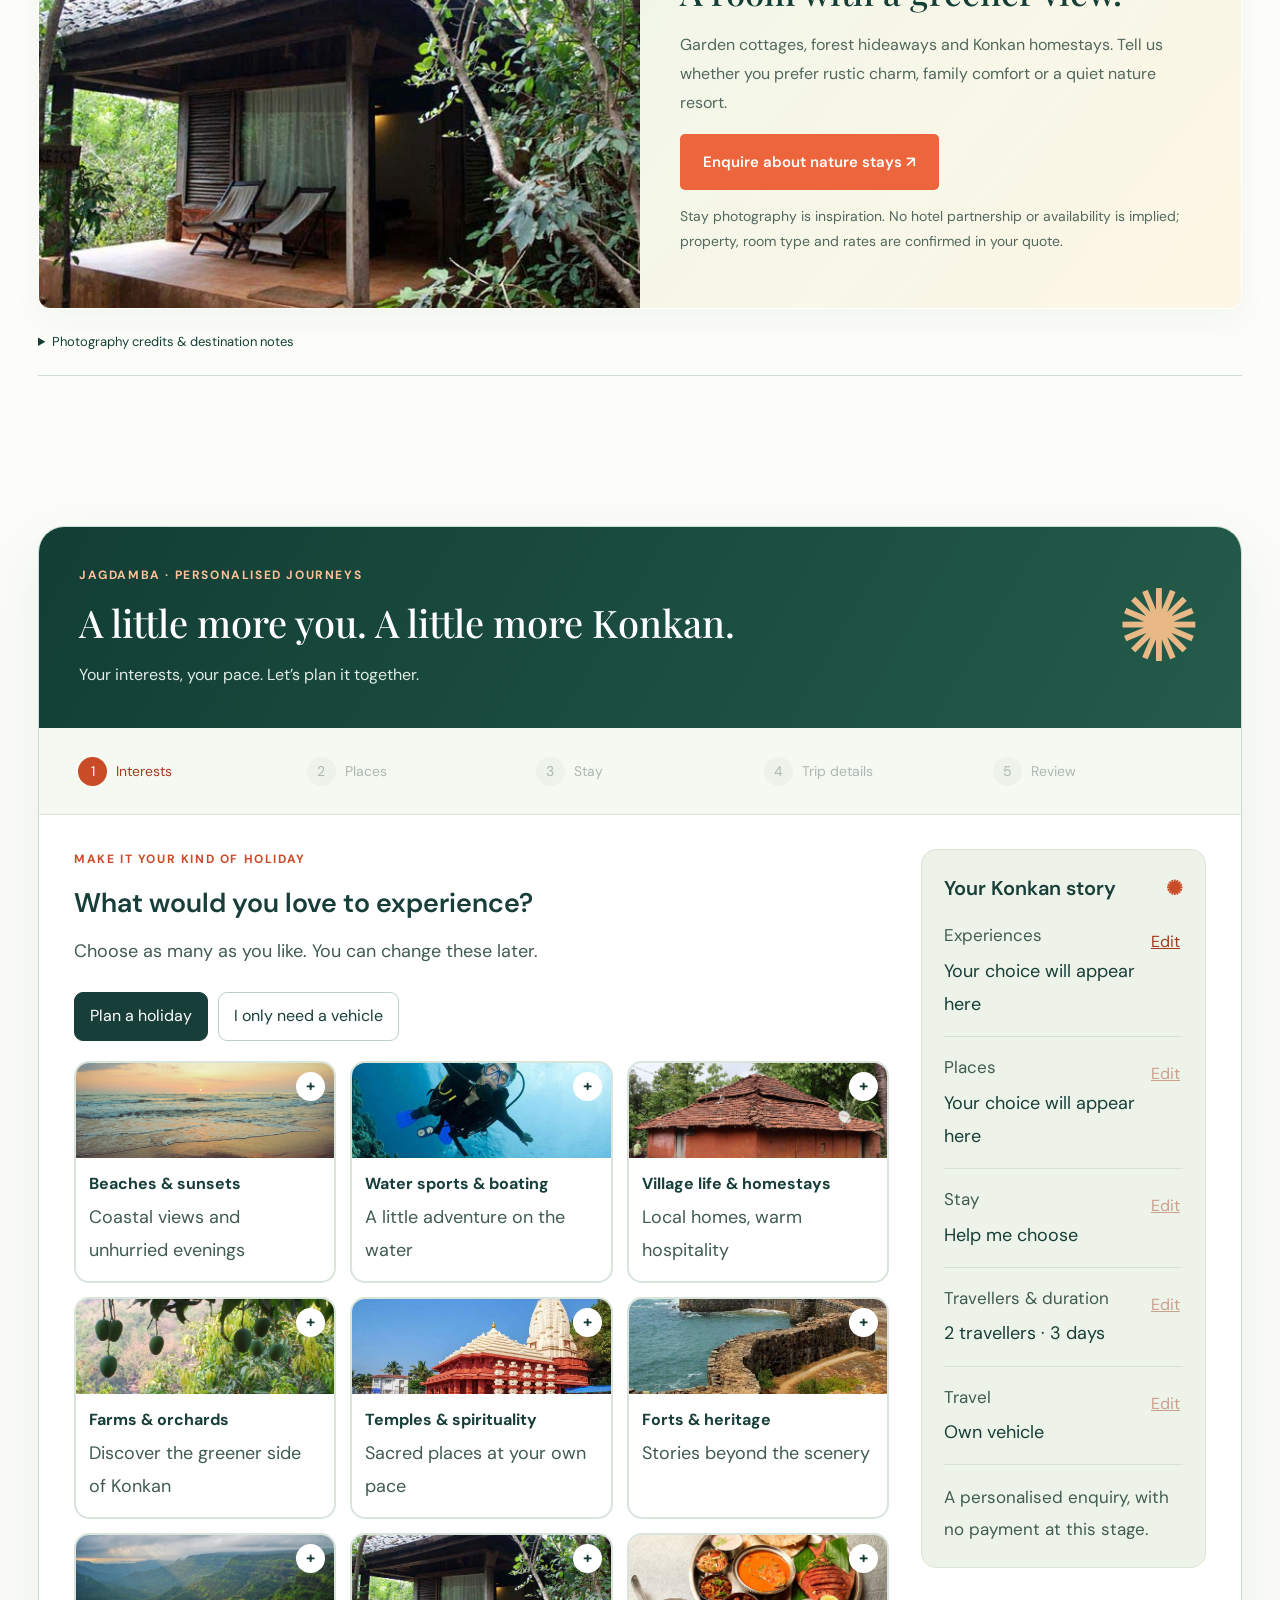
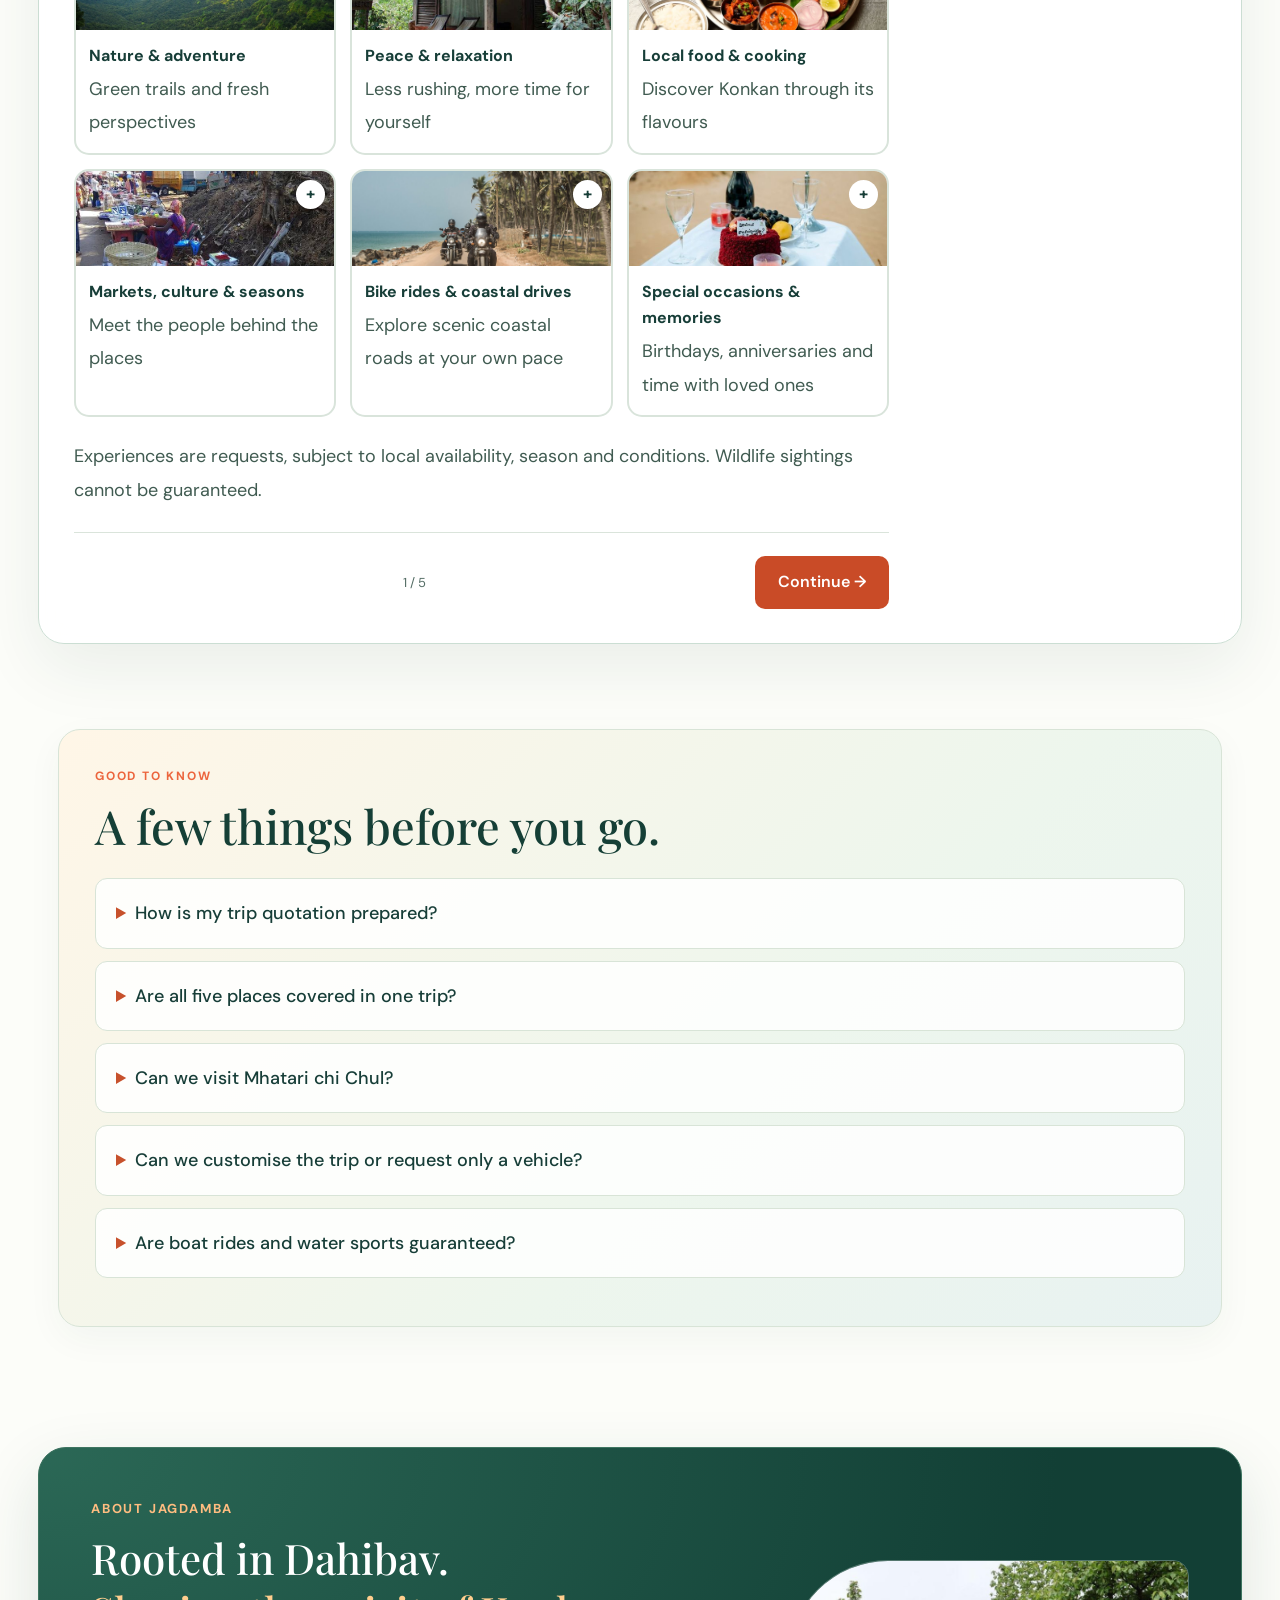
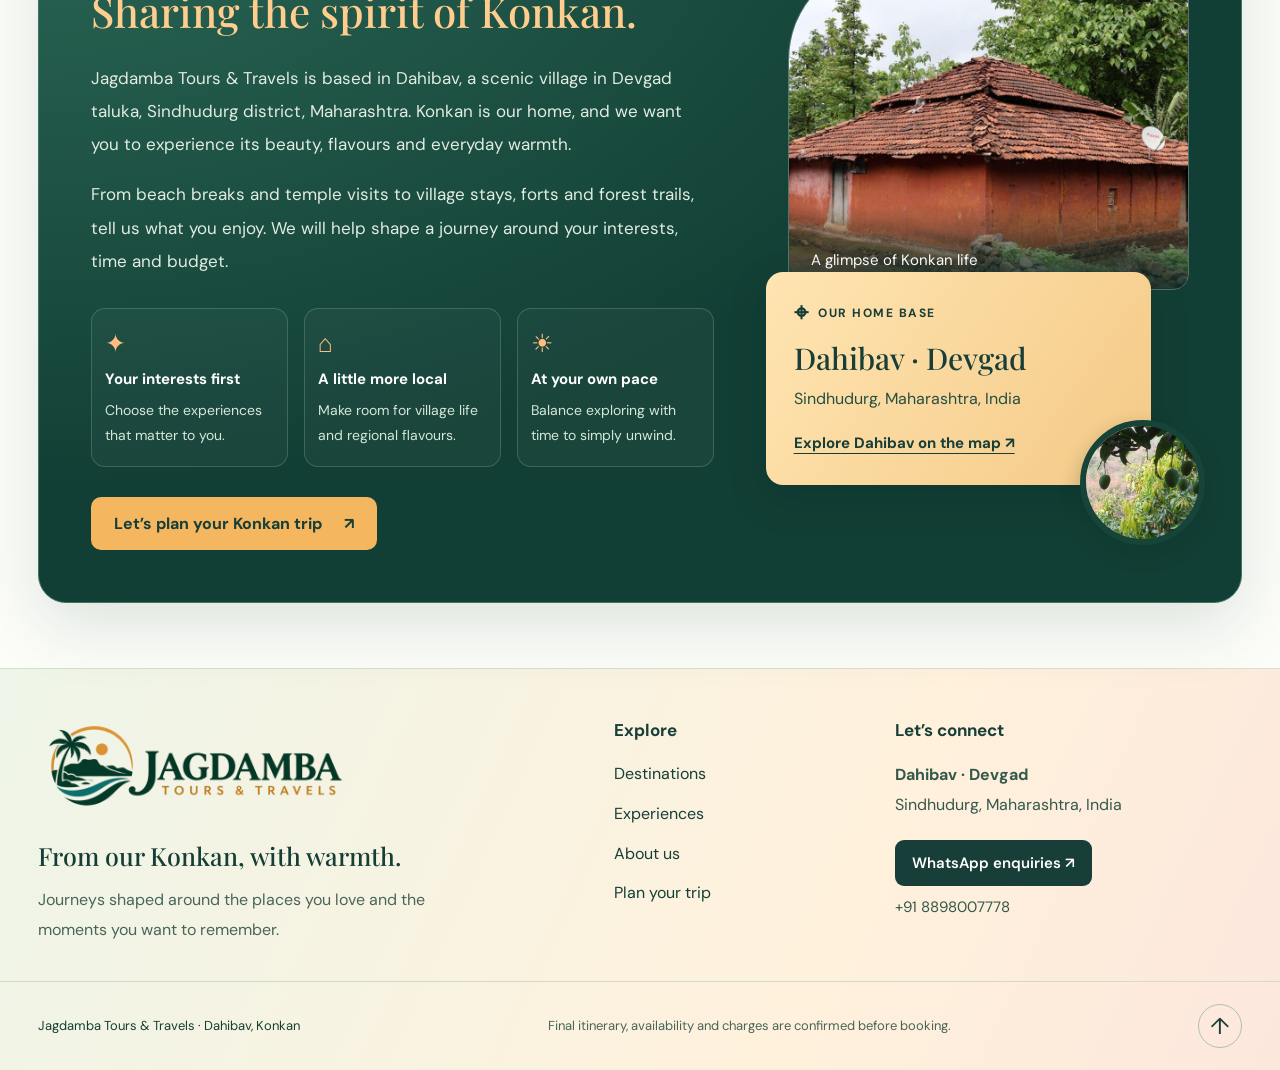
==== commit 29c84ad8: "Restore a lightweight opening with prioritized WebP sea photo and logo" ====
--- a/index.html
+++ b/index.html
@@ -1,4 +1,4 @@
-<!doctype html><html lang="en"><head><meta charset="UTF-8"><meta name="viewport" content="width=device-width,initial-scale=1"><title>Jagdamba Tours & Travels | A little more Konkan</title><meta name="description" content="Explore proposed five-stop Konkan escapes with Jagdamba Tours & Travels. Iconic shores, hidden corners and journeys tailored to you."><link href="https://fonts.googleapis.com/css2?family=DM+Sans:wght@400;500;600;700&family=Playfair+Display:wght@400;500;600&display=swap" rel="stylesheet"><style>
+<!doctype html><html lang="en"><head><meta charset="UTF-8"><meta name="viewport" content="width=device-width,initial-scale=1"><title>Jagdamba Tours & Travels | A little more Konkan</title><meta name="description" content="Explore proposed five-stop Konkan escapes with Jagdamba Tours & Travels. Iconic shores, hidden corners and journeys tailored to you."><link rel="preconnect" href="https://fonts.googleapis.com"><link rel="preconnect" href="https://fonts.gstatic.com" crossorigin><link href="https://fonts.googleapis.com/css2?family=DM+Sans:wght@400;500;600;700&family=Playfair+Display:wght@400;500;600&display=swap" rel="stylesheet"><style>
 :root{--ink:#173e38;--paper:#faf9f4;--orange:#ec653d;--muted:#6d7870;--line:#dce2d8}*{box-sizing:border-box}html{scroll-behavior:smooth;scroll-padding-top:95px}body{margin:0;background:var(--paper);color:var(--ink);font-family:'DM Sans',sans-serif}a{color:inherit;text-decoration:none}button,input,select,textarea{font:inherit}button,a,input,select,textarea{outline-offset:5px}button{cursor:pointer}.wrap{max-width:1240px;margin:auto;padding:0 38px}.top{background:#173e38;color:#fff;text-align:center;padding:9px;font-size:11px;letter-spacing:1.5px}.nav{height:91px;display:flex;justify-content:space-between;align-items:center;gap:25px}.brand{display:flex;gap:12px;align-items:center}.mark{font-size:33px;color:var(--orange)}.brand strong{font-family:'Playfair Display';font-size:25px;letter-spacing:1px}.brand small{display:block;font-size:9px;letter-spacing:3px;margin-top:3px}.navlinks{display:flex;gap:28px;font-size:13px}.btn{display:inline-flex;align-items:center;justify-content:center;gap:20px;border:0;background:var(--orange);color:#fff;padding:16px 23px;border-radius:5px;font-size:13px;font-weight:600}.btn.light{background:#fff;color:var(--ink)}.btn.outline{background:transparent;border:1px solid var(--line);color:var(--ink)}.hero{margin:0 20px;min-height:620px;border-radius:12px;position:relative;overflow:hidden;background:#215a58;display:flex;align-items:center;color:white}.hero>img{position:absolute;width:100%;height:100%;object-fit:cover;filter:brightness(.67)}.hero:after{content:'';position:absolute;inset:0;background:linear-gradient(90deg,rgba(9,44,39,.65),transparent)}.herotext{position:relative;z-index:1;width:1240px;margin:auto;padding:65px 60px}.eyebrow{font-size:10px;letter-spacing:2.3px;font-weight:700;text-transform:uppercase}.hero .eyebrow{display:inline-block;border:1px solid #ffffff65;padding:9px 13px;border-radius:30px}h1,h2,h3{font-family:'Playfair Display',serif;font-weight:500}h1{font-size:76px;line-height:1.05;max-width:670px;margin:25px 0}h1 em{color:#ffcf94;font-weight:400}p{line-height:1.8}.hero p{max-width:460px;font-size:14px;color:#f0eee5}.hero .btn{margin-top:18px}.herofoot{position:absolute;bottom:23px;right:32px;z-index:2;font-size:10px;letter-spacing:1px}.finder{position:relative;z-index:3;background:white;margin:-28px auto 0;max-width:1070px;box-shadow:0 14px 45px #213c3910;border-radius:7px;padding:23px 28px;display:grid;grid-template-columns:1fr 1fr 1fr auto;gap:26px;align-items:center}.finder label{font-size:10px;text-transform:uppercase;letter-spacing:1.5px;display:block;margin-bottom:9px;color:var(--muted)}.finder select{background:white;color:var(--ink);border:0;width:100%;font-size:13px}.introbar{display:flex;justify-content:center;gap:70px;padding:32px;font-size:11px;color:var(--muted)}.introbar span:before{content:'✦';color:var(--orange);margin-right:10px}section{padding:75px 0}.heading{display:flex;justify-content:space-between;align-items:end;gap:35px;margin-bottom:30px}h2{font-size:46px;line-height:1.15;margin:13px 0}.heading p{font-size:13px;max-width:350px;color:var(--muted);margin-bottom:5px}.orange{color:var(--orange)}.filters{display:flex;gap:9px;flex-wrap:wrap;margin:28px 0}.chip{border:1px solid var(--line);background:transparent;padding:11px 20px;border-radius:30px;font-size:12px;color:var(--ink)}.chip.active{background:var(--ink);color:white;border-color:var(--ink)}.cards{display:grid;grid-template-columns:repeat(3,1fr);gap:25px}.card{background:white;border:1px solid #e3e7df;border-radius:9px;overflow:hidden;transition:transform .25s}.card:hover{transform:translateY(-5px)}.cardpic{height:235px;position:relative;background:#a1b9a3}.cardpic img{width:100%;height:100%;object-fit:cover}.badge{position:absolute;left:16px;top:16px;background:#fff;padding:7px 10px;border-radius:3px;font-size:10px;letter-spacing:.6px}.cardbody{padding:24px}.region{font-size:9px;letter-spacing:1.8px;color:var(--muted)}h3{font-size:25px;margin:10px 0}.cardbody>p{font-size:12px;color:var(--muted);min-height:44px}.stops{font-size:11px;line-height:2;color:#596e61;border-top:1px solid var(--line);padding:15px 0}.stops b{color:var(--orange);font-weight:500}.price{display:flex;justify-content:space-between;align-items:center;padding-top:12px;border-top:1px solid var(--line)}.price strong{font-size:25px}.price small{display:block;font-size:9px;color:var(--muted);margin-top:4px}.textbutton{border:0;background:none;font-size:12px;color:var(--ink);font-weight:700}.notice{font-size:11px;color:var(--muted);margin-top:22px;line-height:1.7}.story{background:#edf0e7}.split{display:grid;grid-template-columns:1fr 1fr;gap:80px;align-items:center}.storyimg{height:550px;border-radius:140px 8px 8px 8px;object-fit:cover;width:100%;background:#87a49b}.story p{font-size:13px;color:var(--muted)}.feature{display:grid;grid-template-columns:45px 1fr;border-top:1px solid #ced8cb;padding:18px 0;gap:10px}.feature b{font-size:13px}.feature span{font-family:'Playfair Display';font-size:23px;color:var(--orange)}.feature p{margin:5px 0 0;font-size:12px}.services{display:grid;grid-template-columns:repeat(4,1fr);gap:30px;margin-top:35px}.service{border-top:1px solid var(--line);padding-top:23px}.service span{color:var(--orange);font-size:24px}.service h3{font-size:21px}.service p{font-size:12px;color:var(--muted)}.gallery{display:grid;grid-template-columns:1.5fr 1fr 1fr;gap:16px;height:340px}.gallery figure{margin:0;position:relative;overflow:hidden;border-radius:8px;background:#638d80}.gallery img{width:100%;height:100%;object-fit:cover;transition:transform 1s}.gallery figure:hover img{transform:scale(1.06)}.gallery figcaption{position:absolute;bottom:0;padding:30px 20px 17px;background:linear-gradient(transparent,#143a38bb);color:white;width:100%;font-size:13px}.gallerynote{font-size:10px;color:var(--muted)}.plan{background:var(--ink);color:white;border-radius:12px;padding:55px;display:grid;grid-template-columns:.9fr 1.1fr;gap:65px}.plan h2{font-size:43px}.plan p{font-size:13px;color:#cad6cc}.formgrid{display:grid;grid-template-columns:1fr 1fr;gap:18px}label{font-size:11px}input,select,textarea{display:block;width:100%;padding:13px 12px;margin-top:7px;border:1px solid #69857a;border-radius:4px;background:#ffffff0c;color:white;min-width:0}select option{color:var(--ink);background:white}.full{grid-column:1/-1}textarea{resize:vertical}#result{background:#ffffff10;padding:16px;font-size:12px;white-space:pre-wrap}#result:empty{display:none}.faq{max-width:850px;margin:auto}details{border-bottom:1px solid var(--line);padding:21px 0}summary{cursor:pointer;font-size:14px;font-weight:500}details p{font-size:13px;color:var(--muted)}footer{border-top:1px solid var(--line);padding:40px 0 25px}footer .wrap{display:flex;align-items:center;justify-content:space-between;gap:30px}footer p{font-size:10px;color:var(--muted)}.preview{color:#6f796e;font-size:10px;text-align:center;padding:10px}dialog{border:0;border-radius:12px;max-width:650px;width:calc(100% - 32px);padding:35px;color:var(--ink);background:var(--paper)}dialog::backdrop{background:#0d3029bb}.close{float:right;border:0;background:transparent;font-size:25px;color:var(--ink)}.routeitem{display:flex;gap:18px;border-bottom:1px solid var(--line);padding:14px 0}.routeitem span{color:var(--orange);font-size:12px}.routeitem p{margin:3px 0;font-size:12px;color:var(--muted)}@media(max-width:900px){.navlinks{display:none}.cards{grid-template-columns:1fr 1fr}.split{gap:35px}.services{grid-template-columns:1fr 1fr}.finder{margin:15px 25px 0;gap:15px}.introbar{gap:20px}.plan{gap:30px;padding:30px}h1{font-size:62px}}@media(max-width:600px){.wrap{padding:0 22px}.top{font-size:8px}.nav{height:78px}.brand strong{font-size:20px}.brand small{font-size:7px}.nav>.btn{padding:12px;font-size:10px}.hero{margin:0 10px;min-height:570px}.herotext{padding:45px 24px}h1{font-size:56px}.hero p{font-size:13px}.herofoot{font-size:8px}.finder{grid-template-columns:1fr 1fr;padding:20px;margin:15px 18px 0}.finder>.btn{width:100%}.introbar{flex-wrap:wrap;padding:25px 15px;gap:13px;font-size:9px}section{padding:47px 0}.heading{display:block}h2{font-size:35px}.cards,.split,.plan{grid-template-columns:1fr}.cardpic{height:245px}.storyimg{height:350px}.services{gap:20px}.gallery{grid-template-columns:1fr 1fr;height:440px}.gallery figure:first-child{grid-column:1/-1}.plan{border-radius:0;padding:30px 22px}.planwrap{padding:0}.formgrid{gap:13px}.plan h2{font-size:35px}footer .wrap{display:block}.gallerynote{line-height:1.7}}
 
 [hidden]{display:none!important}.scroll-progress{position:fixed;top:0;left:0;height:3px;background:var(--orange);z-index:100;width:0;pointer-events:none}.nav{position:relative;z-index:5}.navlinks a{position:relative;padding:8px 0}.navlinks a:after{content:'';position:absolute;bottom:0;left:0;width:0;height:2px;background:var(--orange);transition:width .3s}.navlinks a:hover:after{width:100%}.btn{transition:transform .25s,box-shadow .25s,background .25s}.btn:hover{transform:translateY(-3px);box-shadow:0 10px 25px #173e3825}.hero>img{animation:coastal-drift 16s ease-in-out infinite alternate}.herotext>*{animation:welcome .9s both}.herotext h1{animation-delay:.15s}.herotext p{animation-delay:.3s}.herotext .btn{animation-delay:.45s}@keyframes coastal-drift{from{transform:scale(1)}to{transform:scale(1.08)}}@keyframes welcome{from{opacity:0;transform:translateY(22px)}to{opacity:1;transform:translateY(0)}}.reveal{transition:opacity .75s,transform .75s}.motion-ready .reveal:not(.visible){opacity:0;transform:translateY(28px)}.motion-ready .reveal.slide-left:not(.visible){transform:translateX(-25px)}.motion-ready .reveal.slide-right:not(.visible){transform:translateX(25px)}.reveal.visible{opacity:1;transform:none}.cardpic img{transition:transform .65s}.card:hover .cardpic img{transform:scale(1.06)}.card{animation:welcome .5s both}.card:nth-child(3n+2){animation-delay:.08s}.card:nth-child(3n+3){animation-delay:.16s}.chip{transition:background .25s,color .25s,transform .25s}.chip:hover{transform:translateY(-2px)}dialog[open]{animation:welcome .3s}.experience-grid{display:grid;grid-template-columns:repeat(3,1fr);gap:22px}.experience-tile{position:relative;overflow:hidden;aspect-ratio:4/4.4;border-radius:9px;background:#284b40;color:white;display:flex;align-items:end;isolation:isolate}.experience-tile img{position:absolute;inset:0;width:100%;height:100%;object-fit:cover;z-index:-2;transition:transform .8s}.experience-tile:after{content:'';position:absolute;inset:0;background:linear-gradient(transparent 15%,#082b24eb);z-index:-1}.experience-tile:hover img{transform:scale(1.08)}.experience-copy{padding:25px;width:100%}.experience-copy h3{font-size:28px;margin:8px 0}.experience-copy p{font-size:12px;color:#edf3e8;line-height:1.7;margin:8px 0}.experience-copy .eyebrow{color:#ffcc9f;font-size:9px}.experience-link{margin-top:13px;display:inline-block;font-size:11px;border-bottom:1px solid #ffffff80;padding-bottom:4px}.discovery-strip{display:grid;grid-template-columns:repeat(3,1fr);background:#f0eee4;padding:30px;border-radius:8px;gap:20px;margin-top:30px;text-align:center}.discovery-strip strong{display:block;font-family:'Playfair Display';font-size:39px;color:var(--orange)}.discovery-strip span{font-size:10px;letter-spacing:1px;text-transform:uppercase}.season-note{background:#fff;border-left:3px solid var(--orange);padding:15px 20px;font-size:12px;line-height:1.8;color:var(--muted);margin-top:25px}.gallery{grid-template-columns:1.3fr 1fr 1fr;height:340px}.image-credits summary{font-size:10px;font-weight:400}.image-credits p{font-size:10px}.storyimg{object-position:center}.route-thumb{width:100%;height:180px;object-fit:cover;border-radius:6px;margin-top:15px}.cardpic .badge{font-size:9px}.hero h1{max-width:800px}.floating-top{position:fixed;right:22px;bottom:22px;z-index:8;border-radius:50%;width:43px;height:43px;background:var(--orange);color:white;border:0;box-shadow:0 6px 25px #173e3833;opacity:0;pointer-events:none;transform:translateY(15px);transition:.3s}.floating-top.show{opacity:1;pointer-events:auto;transform:none}@media(max-width:900px){.experience-grid{grid-template-columns:1fr 1fr}}@media(max-width:600px){.experience-grid{grid-template-columns:1fr}.experience-tile{aspect-ratio:1.1}.discovery-strip{padding:20px 10px;gap:12px}.discovery-strip strong{font-size:31px}.discovery-strip span{font-size:8px}.gallery{height:470px}.hero h1{font-size:51px}.reveal{transition-duration:.5s}}@media(prefers-reduced-motion:reduce){html{scroll-behavior:auto}*,*:before,*:after{animation:none!important;transition:none!important}.motion-ready .reveal:not(.visible){opacity:1;transform:none}}
@@ -15,8 +15,8 @@
 /* Destination finder without a price panel. */
 @media(min-width:901px){.finder{grid-template-columns:minmax(0,1fr) minmax(0,1fr) auto}}
 @media(max-width:900px){.finder>.btn{grid-column:1/-1}}
-</style><link rel="stylesheet" href="https://fonts.googleapis.com/css2?family=Noto+Sans+Devanagari:wght@400;500;600;700&display=swap"><link rel="stylesheet" href="assets/language.css"><link rel="stylesheet" href="assets/premium.css?v=light-coast-2"><script src="assets/language-preference.js"></script><link rel="canonical" href="https://sandesh651.github.io/jagdamba-tours-travels/"><link rel="alternate" hreflang="en" href="https://sandesh651.github.io/jagdamba-tours-travels/"><link rel="alternate" hreflang="mr" href="https://sandesh651.github.io/jagdamba-tours-travels/mr.html"><link rel="alternate" hreflang="x-default" href="https://sandesh651.github.io/jagdamba-tours-travels/"><link rel="stylesheet" href="assets/trip-planner.css?v=3"><link rel="stylesheet" href="assets/brand.css"><link rel="stylesheet" href="assets/about.css?v=1"><link rel="stylesheet" href="assets/sea-opening.css?v=2"></head><body><div class="scroll-progress" aria-hidden="true"></div><div class="top">कोकण आपलं, प्रवास तुमचा. &nbsp; • &nbsp; A LITTLE CLOSER TO THE REAL KONKAN</div><header class="wrap nav"><a class="brand" href="#"><img class="brand-logo" src="assets/jagdamba-logo.png" width="2172" height="724" alt="JAGDAMBA TOURS &amp; TRAVELS"></a><nav class="navlinks"><a href="#packages">Our escapes</a><a href="#why">The Konkan way</a><a href="#services">Travel services</a><a href="#experiences">Experiences</a></nav><div class="nav-actions"><div class="language-switch" role="group" aria-label="Language / भाषा"><a href="index.html?lang=en" hreflang="en" lang="en" data-language="en">English</a><a href="mr.html?lang=mr" hreflang="mr" lang="mr" data-language="mr">मराठी</a></div><a class="btn" href="#plan">Plan my trip ↗</a></div></header>
-<main><div class="sea-opening"><div class="hero"><img src="assets/india-coast.jpg" fetchpriority="high" decoding="async" alt="Illustrative Indian coastal landscape" onerror="this.src='assets/india-coast.jpg';this.alt='Illustrative Indian coastal landscape'"><img class="sea-shore" src="assets/ghats.jpg" alt="Dense Konkan forest and misty Sahyadri hills" decoding="async"><div class="herotext"><div class="eyebrow">Maharashtra's coast. A different kind of escape.</div><h1>Sea. Forts. Forests.<br><em>All of Konkan.</em></h1><p>Take the scenic road with Jagdamba. From Malvan’s sea forts and Tarkarli adventures to temple towns, mango baag and the misty Sahyadris. There’s more than one way to fall for Konkan.</p><a class="btn" href="#packages">Find your Konkan escape <span>↗</span></a></div><div class="herofoot">KONKAN TO GOA &nbsp; ─── &nbsp; 01 / KONKAN</div><button class="sea-guide" type="button" aria-pressed="false"><i aria-hidden="true"></i><span>Reveal the coast</span><b aria-hidden="true">↗</b></button></div></div>
+</style><link rel="stylesheet" href="https://fonts.googleapis.com/css2?family=Noto+Sans+Devanagari:wght@400;500;600;700&display=swap"><link rel="stylesheet" href="assets/language.css"><link rel="stylesheet" href="assets/premium.css?v=light-coast-2"><script src="assets/language-preference.js"></script><link rel="canonical" href="https://sandesh651.github.io/jagdamba-tours-travels/"><link rel="alternate" hreflang="en" href="https://sandesh651.github.io/jagdamba-tours-travels/"><link rel="alternate" hreflang="mr" href="https://sandesh651.github.io/jagdamba-tours-travels/mr.html"><link rel="alternate" hreflang="x-default" href="https://sandesh651.github.io/jagdamba-tours-travels/"><link rel="stylesheet" href="assets/trip-planner.css?v=3"><link rel="stylesheet" href="assets/brand.css"><link rel="stylesheet" href="assets/about.css?v=1"><link rel="preload" as="image" href="assets/hero-coast.webp" fetchpriority="high"><style>.hero>img{animation:none!important}.hero{box-shadow:0 12px 32px #173e3814}.finder,.packages-intro{backdrop-filter:none;-webkit-backdrop-filter:none}</style></head><body><div class="scroll-progress" aria-hidden="true"></div><div class="top">कोकण आपलं, प्रवास तुमचा. &nbsp; • &nbsp; A LITTLE CLOSER TO THE REAL KONKAN</div><header class="wrap nav"><a class="brand" href="#"><img class="brand-logo" src="assets/jagdamba-logo.webp" width="2172" height="724" alt="JAGDAMBA TOURS &amp; TRAVELS"></a><nav class="navlinks"><a href="#packages">Our escapes</a><a href="#why">The Konkan way</a><a href="#services">Travel services</a><a href="#experiences">Experiences</a></nav><div class="nav-actions"><div class="language-switch" role="group" aria-label="Language / भाषा"><a href="index.html?lang=en" hreflang="en" lang="en" data-language="en">English</a><a href="mr.html?lang=mr" hreflang="mr" lang="mr" data-language="mr">मराठी</a></div><a class="btn" href="#plan">Plan my trip ↗</a></div></header>
+<main><div class="sea-opening"><div class="hero"><img src="assets/hero-coast.webp" loading="eager" fetchpriority="high" decoding="async" alt="Illustrative Indian coastal landscape" onerror="this.src='assets/india-coast.jpg';this.alt='Illustrative Indian coastal landscape'"><div class="herotext"><div class="eyebrow">Maharashtra's coast. A different kind of escape.</div><h1>Sea. Forts. Forests.<br><em>All of Konkan.</em></h1><p>Take the scenic road with Jagdamba. From Malvan’s sea forts and Tarkarli adventures to temple towns, mango baag and the misty Sahyadris. There’s more than one way to fall for Konkan.</p><a class="btn" href="#packages">Find your Konkan escape <span>↗</span></a></div><div class="herofoot">KONKAN TO GOA &nbsp; ─── &nbsp; 01 / KONKAN</div></div></div>
 <div class="finder"><div><label for="region">Choose your destination</label><select id="region"><option value="all">Anywhere by the coast</option><option value="south">Malvan & Sindhudurg</option><option value="central">Guhagar & Ratnagiri</option><option value="north">Dapoli & around</option><option value="ghats">Amboli & the ghats</option><option value="goa">Goa & coastal detours</option></select></div><div><label for="mood">Your travel style</label><select id="mood"><option value="all">A little of everything</option value="beach">Beaches & sunsets</option><option value="culture">Temples & culture</option><option value="quiet">Quiet & offbeat</option><option value="adventure">Scuba & water adventures</option><option value="nature">Forests, ghats & baag</option></select></div><button class="btn" id="find">Explore escapes ↗</button></div><div class="introbar"><span>3 iconic stops + 2 hidden gems</span><span>One region. Five discoveries.</span><span>Make the journey your own</span></div>
 <section id="packages"><div class="wrap"><div class="heading packages-intro"><div class="packages-title"><div class="eyebrow orange">FIVE PLACES. COUNTLESS LITTLE MOMENTS.</div><h2>Pick your patch of paradise.</h2></div><p class="packages-summary">From Alibaug and Dapoli to Malvan, Vengurla and Goa. Choose a regional five-stop circuit, then make it your own.</p></div><div class="filters escapes-toolbar" role="group" aria-label="Browse escapes"><button class="chip active" data-filter="all">All escapes <span aria-hidden="true">↗</span></button><span class="escapes-total">12 thoughtfully planned circuits</span></div><div class="cards" id="cards"></div><p id="empty" hidden>No matching circuits yet. Try another region or travel mood.</p><p class="notice">Each destination card rotates through 3–4 photographs from its regional circuit; captions identify the views. They do not depict every stop. Adventure activities and orchard visits are optional, separately confirmed additions.<br>Dates, pickup, trip length, accommodation, meals, taxes and entry/activity charges will be confirmed in a written quotation.</p></div></section>
 <section class="story" id="why"><div class="wrap split"><img class="storyimg" src="assets/orchard.jpg" alt="Alphonso mangoes growing in a Konkan orchard" loading="lazy"><div><div class="eyebrow orange">MORE THAN A PIN ON THE MAP</div><h2>Beyond the shoreline.<br>Closer to Konkan.</h2><p>Konkan is the smell of the sea, a winding road through coconut groves, and a meal that makes you slow down. That's the feeling behind these journeys.</p><div class="feature"><span>01</span><div><b>Three places on your wish list</b><p>Make room for the beaches, forts and temples you've always wanted to see.</p></div></div><div class="feature"><span>02</span><div><b>Two discoveries beyond the usual</b><p>Quieter shores, village trails and coastal viewpoints, chosen within the same region.</p></div></div><div class="feature"><span>03</span><div><b>A plan that fits your people</b><p>Tell us about your family or group, your departure point and the pace you prefer.</p></div></div><a href="#plan" class="textbutton">Let's put your trip together ↗</a></div></div></section>
@@ -31,7 +31,7 @@
 <a class="experience-tile" href="#plan"><img loading="lazy" src="assets/food.jpg" alt="A taste of the coast."><div class="experience-copy"><div class="eyebrow">07 / FOOD & LOCAL FLAVOURS</div><h3>A taste of the coast.</h3><p>Malvani thalis, solkadhi, fresh coastal cooking and vegetarian home-style meals. Share your food preferences.</p><span class="experience-link">Make it part of my journey ↗</span></div></a><a class="experience-tile" href="#plan"><img loading="lazy" src="assets/ride.jpg" alt="The road is part of the trip."><div class="experience-copy"><div class="eyebrow">08 / BIKE RIDES & SCENIC ROADS</div><h3>The road is part of the trip.</h3><p>Dream up a coastal bike escape, with breaks for viewpoints and village cafés. Bike hire and guided rides require a separate enquiry.</p><span class="experience-link">Make it part of my journey ↗</span></div></a><a class="experience-tile" href="#plan"><img loading="lazy" src="assets/home.jpg" alt="Stay a little more local."><div class="experience-copy"><div class="eyebrow">09 / HOMES & SLOW LIVING</div><h3>Stay a little more local.</h3><p>Red-tiled homes, village courtyards and quiet mornings. Ask about homestay-style accommodation along your route.</p><span class="experience-link">Make it part of my journey ↗</span></div></a></div></div><div class="experience-controls"><span id="experience-count" aria-live="off">1 / 9 · A new escape every 3 seconds</span><div><button id="experience-prev" aria-label="Previous experience">←</button>  <button id="experience-next" aria-label="Next experience">→</button></div></div><div class="season-note">Make it Malvani: request time for a local meal, solkadhi and regional specialities, with vegetarian preferences shared in advance. Scuba, boating, farm visits and meals are not included unless listed in your final quotation.</div><div class="discovery-strip"><div><strong data-count="12">12</strong><span>Proposed regional circuits</span></div><div><strong data-count="5">5</strong><span>Stops in each escape</span></div><div><strong data-count="9">9</strong><span>Ways to experience Konkan</span></div></div></div></section>
 <section id="glimpses" style="padding-top:10px"><div class="wrap"><div class="heading"><div><div class="eyebrow orange">A DIFFERENT POSTCARD, EVERY DAY</div><h2>The coast. And everything beyond.</h2></div><p>Food, village homes, forest hideaways and the open road. Discover the coast beyond the postcard.</p></div><div class="gallery" id="postcards" tabindex="0" role="region" aria-roledescription="carousel" aria-label="Konkan lifestyle postcards"><figure><img loading="lazy" src="assets/ghats.jpg" alt="Mountains wrapped in green"><figcaption><small>01 / AMBOLI / THE GREEN ESCAPE</small>Mountains wrapped in green</figcaption></figure><figure><img loading="lazy" src="assets/food.jpg" alt="Fish thali, solkadhi & slow lunches"><figcaption><small>02 / MALVANI / AT THE TABLE</small>Fish thali, solkadhi & slow lunches</figcaption></figure><figure><img loading="lazy" src="assets/home.jpg" alt="Tiled roofs. Open courtyards. Home."><figcaption><small>03 / KONKAN / VILLAGE LIFE</small>Tiled roofs. Open courtyards. Home.</figcaption></figure><figure><img loading="lazy" src="assets/ride.jpg" alt="Take the long way by the sea"><figcaption><small>04 / WEST COAST / TWO WHEELS</small>Take the long way by the sea</figcaption></figure><figure><img loading="lazy" src="assets/stay.jpg" alt="Wake up where the forest begins"><figcaption><small>05 / NATURE STAYS / SWITCH OFF</small>Wake up where the forest begins</figcaption></figure><figure><img loading="lazy" src="assets/fort.jpg" alt="Stories written in stone"><figcaption><small>06 / MALVAN / COASTAL HERITAGE</small>Stories written in stone</figcaption></figure><figure><img loading="lazy" src="assets/orchard.jpg" alt="A little closer to the land"><figcaption><small>07 / MANGO COUNTRY / LOCAL LIFE</small>A little closer to the land</figcaption></figure><figure><img loading="lazy" src="assets/goa.jpg" alt="Cottages beneath a canopy of green"><figcaption><small>08 / GOA / GARDEN HIDEAWAYS</small>Cottages beneath a canopy of green</figcaption></figure><figure><img loading="lazy" src="assets/scuba.jpg" alt="A whole new world below the blue"><figcaption><small>09 / TARKARLI / OPTIONAL ADVENTURES</small>A whole new world below the blue</figcaption></figure><figure><img loading="lazy" src="assets/amboli.jpg" alt="Follow the sound of falling water"><figcaption><small>10 / SAHYADRIS / MONSOON MOOD</small>Follow the sound of falling water</figcaption></figure></div><div class="slider-tools"><p>Swipe through the little things worth travelling for. <span id="slidecount" aria-live="polite">1 / 10</span></p><div class="slider-buttons"><button id="slideprev" aria-label="Previous postcard">←</button><button id="slidenext" aria-label="Next postcard">→</button></div></div><div class="stay-banner"><img loading="lazy" src="assets/stay.jpg" alt="Wooden jungle cottage surrounded by greenery"><div><div class="eyebrow orange">SLEEP CLOSER TO NATURE</div><h3>A room with a greener view.</h3><p>Garden cottages, forest hideaways and Konkan homestays. Tell us whether you prefer rustic charm, family comfort or a quiet nature resort.</p><a class="btn" href="#plan">Enquire about nature stays ↗</a><p style="font-size:11px">Stay photography is inspiration. No hotel partnership or availability is implied; property, room type and rates are confirmed in your quote.</p></div></div><details class="image-credits"><summary>Photography credits & destination notes</summary><p>Destination collection: Tripoto (Tarkarli); TravelTriangle (Devbag); Salgaonkar Beach Resort (Devbag); WhatsHot (Velneshwar, Vengurla, Cabo de Rama); GuhagarBeach.com (Hedvi); Holidify (Guhagar); Spalba (Karde); Trawell and BeyondYatra (Anjarle); MakeMyTrip (Aare-Ware, Nivati); LBB (Jaigad); Arti Das (Hiranyakeshi); Expedia (Kunkeshwar); The Week (Vijaydurg); IndiaUnveiled (Devgad); Thrillophilia (Nagaon); Staybook and Times of India (Kolaba); Hindustan Times (Diveagar); Team-BHP (Harihareshwar); Gautam Khetwal (Shrivardhan); Tourmet (Redi); Incredible India and Outlook Traveller (Aguada); Zenith Holidays (Chapora); BeyondYatra and WanderOn (Palolem). Original source dimensions vary; images are optimised for this layout.</p><p>Service photos (illustrative): family — Delek Holbox; friends — Travel365; SUV — Golden Triangle Tours in India. These do not depict Jagdamba customers or its confirmed vehicle fleet. Lifestyle photos: Malvani thali — Konkan Crown via Zomato; Sindhudurg village home — Indian Districts; coastal riders — Royal Enfield Coastal Trail (illustrative west-coast ride); jungle cottage — Wildernest via Best Weekend Deals; garden cottages — Stone Water Eco Resort via Best Tourism Deals. These are travel inspiration, not confirmed accommodation or activity partners. Ganpatipule Temple: Times of India Travel. Sindhudurg Fort: TourTravelWorld. Scuba: Scuba Diving magazine (illustrative, not documented Tarkarli footage). Konkan Alphonso orchard: Moneycontrol. Amboli waterfall: Daytrip. Amboli valley: Yash Hegde, CC BY-SA 4.0, via Roundglass Sustain; resized and cropped for display. Coastal mood photos: Unsplash, illustrative rather than verified views of each route. <a href="https://roundglasssustain.com/travel/amboli-the-guide" target="_blank" rel="noopener">Amboli valley source</a> · <a href="https://creativecommons.org/licenses/by-sa/4.0/" target="_blank" rel="noopener">CC BY-SA 4.0</a>. Replace the collection with original Jagdamba trip photography as it becomes available.</p><p>Murud–Janjira &amp; Kashid photographs: <a href="https://commons.wikimedia.org/wiki/File:Murud-Janjira_Fort.jpg" target="_blank" rel="noopener">Praveenchandar Loganathan (Janjira Fort)</a>; <a href="https://commons.wikimedia.org/wiki/File:Kashid_beach.jpg" target="_blank" rel="noopener">Luckyanu6 (Kashid Beach)</a>; <a href="https://commons.wikimedia.org/wiki/File:Cannon_overlooking_coast,_Murud-Janjira.jpg" target="_blank" rel="noopener">Damitr (Janjira cannon)</a>. <a href="https://creativecommons.org/licenses/by-sa/4.0/" target="_blank" rel="noopener">CC BY-SA 4.0</a>; resized and cropped for display.</p></details></div></section>
 <section id="plan" aria-label="Plan your trip"><div class="wrap planwrap"><div id="trip-planner"><noscript>Please enable JavaScript to use the trip planner. सहल नियोजनासाठी JavaScript सुरू करा.</noscript></div></div></section>
-<section style="padding-top:10px"><div class="wrap faq faq-surface"><div class="eyebrow orange">GOOD TO KNOW</div><h2>A few things before you go.</h2><details><summary>How is my trip quotation prepared?</summary><p>Your quotation depends on your dates, departure city, trip duration, stay, meals, transport and chosen activities. Jagdamba will confirm the inclusions, exclusions and final total before booking.</p></details><details><summary>Are all five places covered in one trip?</summary><p>Each circuit suggests five stops within a regional cluster. The final duration, order and feasibility depend on your departure point, road conditions, opening hours and available time.</p></details><details><summary>Can we visit Mhatari chi Chul?</summary><p>We can include it as a requested addition to the South Konkan circuit once the local operator confirms the exact location, access, sea conditions and any extra boat charges. It is not a guaranteed stop in this preview.</p></details><details><summary>Can we customise the trip or request only a vehicle?</summary><p>Yes, use the custom trip or vehicle enquiry option to describe what you need. Availability, vehicle type and charges must be confirmed by Jagdamba.</p></details><details><summary>Are boat rides and water sports guaranteed?</summary><p>No. Sea access, boat rides, fort ferries and water sports depend on weather, tide, local permissions and operator availability. Activities and charges require separate confirmation.</p></details></div></section><section id="about" class="ja-about" aria-labelledby="ja-title"><div class="wrap"><div class="ja-panel"><div class="ja-copy"><div class="ja-eyebrow">ABOUT JAGDAMBA</div><h2 id="ja-title">Rooted in Dahibav.<br><span>Sharing the spirit of Konkan.</span></h2><p>Jagdamba Tours &amp; Travels is based in Dahibav, a scenic village in Devgad taluka, Sindhudurg district, Maharashtra. Konkan is our home, and we want you to experience its beauty, flavours and everyday warmth.</p><p>From beach breaks and temple visits to village stays, forts and forest trails, tell us what you enjoy. We will help shape a journey around your interests, time and budget.</p><div class="ja-values"><div><span aria-hidden="true">✦</span><strong>Your interests first</strong><small>Choose the experiences that matter to you.</small></div><div><span aria-hidden="true">⌂</span><strong>A little more local</strong><small>Make room for village life and regional flavours.</small></div><div><span aria-hidden="true">☀</span><strong>At your own pace</strong><small>Balance exploring with time to simply unwind.</small></div></div><a class="ja-cta" href="#plan">Let’s plan your Konkan trip <span aria-hidden="true">↗</span></a></div><div class="ja-visual"><figure class="ja-home"><img src="assets/home.jpg" alt="Traditional Konkan home, illustrative photograph" loading="lazy" width="1000" height="750"><figcaption>A glimpse of Konkan life</figcaption></figure><div class="ja-location"><div class="ja-location-top"><span aria-hidden="true">⌖</span><span>OUR HOME BASE</span></div><h3>Dahibav · Devgad</h3><p>Sindhudurg, Maharashtra, India</p><a href="https://www.google.com/maps/search/?api=1&amp;query=Dahibav%2C%20Devgad%2C%20Sindhudurg%2C%20Maharashtra" target="_blank" rel="noopener">Explore Dahibav on the map ↗</a></div><img class="ja-mango" src="assets/orchard.jpg" alt="Alphonso mangoes in a Konkan orchard" loading="lazy" width="500" height="500"></div></div></div></section></main><footer class="ja-footer"><div class="wrap ja-footer-grid"><div class="ja-footer-brand"><a class="brand" href="#"><img class="brand-logo" src="assets/jagdamba-logo.png" width="2172" height="724" alt="JAGDAMBA TOURS &amp; TRAVELS"></a><h3>From our Konkan, with warmth.</h3><p>Journeys shaped around the places you love and the moments you want to remember.</p></div><div class="ja-footer-links"><h4>Explore</h4><a href="#packages">Destinations</a><a href="#experiences">Experiences</a><a href="#about">About us</a><a href="#plan">Plan your trip</a></div><div class="ja-footer-contact"><h4>Let’s connect</h4><address><strong>Dahibav · Devgad</strong><br>Sindhudurg, Maharashtra, India</address><a href="https://wa.me/918898007778" target="_blank" rel="noopener" class="ja-whatsapp" aria-label="Message us on WhatsApp">WhatsApp enquiries ↗</a><span class="ja-phone">+91 8898007778</span></div></div><div class="wrap ja-footer-bottom"><small>Jagdamba Tours &amp; Travels · Dahibav, Konkan</small><p>Final itinerary, availability and charges are confirmed before booking.</p><a href="#">↑</a></div></footer><dialog id="itinerary"><button class="close" aria-label="Close itinerary">×</button><div id="modalbody"></div><a href="#plan" class="btn" id="modalplan" style="margin-top:20px">Plan this escape ↗</a></dialog>
+<section style="padding-top:10px"><div class="wrap faq faq-surface"><div class="eyebrow orange">GOOD TO KNOW</div><h2>A few things before you go.</h2><details><summary>How is my trip quotation prepared?</summary><p>Your quotation depends on your dates, departure city, trip duration, stay, meals, transport and chosen activities. Jagdamba will confirm the inclusions, exclusions and final total before booking.</p></details><details><summary>Are all five places covered in one trip?</summary><p>Each circuit suggests five stops within a regional cluster. The final duration, order and feasibility depend on your departure point, road conditions, opening hours and available time.</p></details><details><summary>Can we visit Mhatari chi Chul?</summary><p>We can include it as a requested addition to the South Konkan circuit once the local operator confirms the exact location, access, sea conditions and any extra boat charges. It is not a guaranteed stop in this preview.</p></details><details><summary>Can we customise the trip or request only a vehicle?</summary><p>Yes, use the custom trip or vehicle enquiry option to describe what you need. Availability, vehicle type and charges must be confirmed by Jagdamba.</p></details><details><summary>Are boat rides and water sports guaranteed?</summary><p>No. Sea access, boat rides, fort ferries and water sports depend on weather, tide, local permissions and operator availability. Activities and charges require separate confirmation.</p></details></div></section><section id="about" class="ja-about" aria-labelledby="ja-title"><div class="wrap"><div class="ja-panel"><div class="ja-copy"><div class="ja-eyebrow">ABOUT JAGDAMBA</div><h2 id="ja-title">Rooted in Dahibav.<br><span>Sharing the spirit of Konkan.</span></h2><p>Jagdamba Tours &amp; Travels is based in Dahibav, a scenic village in Devgad taluka, Sindhudurg district, Maharashtra. Konkan is our home, and we want you to experience its beauty, flavours and everyday warmth.</p><p>From beach breaks and temple visits to village stays, forts and forest trails, tell us what you enjoy. We will help shape a journey around your interests, time and budget.</p><div class="ja-values"><div><span aria-hidden="true">✦</span><strong>Your interests first</strong><small>Choose the experiences that matter to you.</small></div><div><span aria-hidden="true">⌂</span><strong>A little more local</strong><small>Make room for village life and regional flavours.</small></div><div><span aria-hidden="true">☀</span><strong>At your own pace</strong><small>Balance exploring with time to simply unwind.</small></div></div><a class="ja-cta" href="#plan">Let’s plan your Konkan trip <span aria-hidden="true">↗</span></a></div><div class="ja-visual"><figure class="ja-home"><img src="assets/home.jpg" alt="Traditional Konkan home, illustrative photograph" loading="lazy" width="1000" height="750"><figcaption>A glimpse of Konkan life</figcaption></figure><div class="ja-location"><div class="ja-location-top"><span aria-hidden="true">⌖</span><span>OUR HOME BASE</span></div><h3>Dahibav · Devgad</h3><p>Sindhudurg, Maharashtra, India</p><a href="https://www.google.com/maps/search/?api=1&amp;query=Dahibav%2C%20Devgad%2C%20Sindhudurg%2C%20Maharashtra" target="_blank" rel="noopener">Explore Dahibav on the map ↗</a></div><img class="ja-mango" src="assets/orchard.jpg" alt="Alphonso mangoes in a Konkan orchard" loading="lazy" width="500" height="500"></div></div></div></section></main><footer class="ja-footer"><div class="wrap ja-footer-grid"><div class="ja-footer-brand"><a class="brand" href="#"><img class="brand-logo" src="assets/jagdamba-logo.webp" width="2172" height="724" alt="JAGDAMBA TOURS &amp; TRAVELS"></a><h3>From our Konkan, with warmth.</h3><p>Journeys shaped around the places you love and the moments you want to remember.</p></div><div class="ja-footer-links"><h4>Explore</h4><a href="#packages">Destinations</a><a href="#experiences">Experiences</a><a href="#about">About us</a><a href="#plan">Plan your trip</a></div><div class="ja-footer-contact"><h4>Let’s connect</h4><address><strong>Dahibav · Devgad</strong><br>Sindhudurg, Maharashtra, India</address><a href="https://wa.me/918898007778" target="_blank" rel="noopener" class="ja-whatsapp" aria-label="Message us on WhatsApp">WhatsApp enquiries ↗</a><span class="ja-phone">+91 8898007778</span></div></div><div class="wrap ja-footer-bottom"><small>Jagdamba Tours &amp; Travels · Dahibav, Konkan</small><p>Final itinerary, availability and charges are confirmed before booking.</p><a href="#">↑</a></div></footer><dialog id="itinerary"><button class="close" aria-label="Close itinerary">×</button><div id="modalbody"></div><a href="#plan" class="btn" id="modalplan" style="margin-top:20px">Plan this escape ↗</a></dialog>
 <button class="floating-top" aria-label="Back to top" title="Back to top">↑</button><script>
 const packages=[
 {title:'The Malvan Coast',region:'south',area:'MALVAN · SINDHUDURG',moods:['beach','culture'],img:'assets/fort.jpg',desc:'Sea forts, sunlit shores and the quieter side of South Konkan.',stops:['Tarkarli Beach','Sindhudurg Fort','Devbag Sangam','Bhogwe Beach','Nivati Beach'],notes:['An easy beach walk and time by the sea.','Historic sea fort; ferry access subject to conditions.','Where river and sea meet; boating is optional.','A quieter coastal detour beyond the main circuit.','A scenic shore for a slower finish.']},
@@ -106,4 +106,4 @@
 experienceWindow.addEventListener('keydown',e=>{if(e.key==='ArrowRight'||e.key==='ArrowLeft'){e.preventDefault();advanceExperience(e.key==='ArrowRight'?1:-1)}});addEventListener('resize',()=>positionExperience(false));
 if('IntersectionObserver' in window){new IntersectionObserver(entries=>entries.forEach(e=>{if(e.target===postcardTrack){postcardVisible=e.isIntersecting;if(postcardVisible&&!reduceMotion)movePostcard()}else{experienceVisible=e.isIntersecting;if(experienceVisible&&!reduceMotion)advanceExperience()}}),{threshold:.25}).observe(postcardTrack);new IntersectionObserver(entries=>entries.forEach(e=>{experienceVisible=e.isIntersecting;if(experienceVisible&&!reduceMotion)advanceExperience()}),{threshold:.25}).observe(experienceWindow)}else{postcardVisible=experienceVisible=true}
 setInterval(()=>{if(document.hidden||reduceMotion)return;if(postcardVisible)movePostcard();if(experienceVisible)advanceExperience();visibleDecks.forEach(advanceDeck)},3000);
-</script><script src="assets/language.js"></script><script src="assets/trip-planner.js?v=whatsapp-1"></script><script defer src="assets/sea-opening.js?v=3"></script></body></html>
+</script><script src="assets/language.js"></script><script src="assets/trip-planner.js?v=whatsapp-1"></script></body></html>
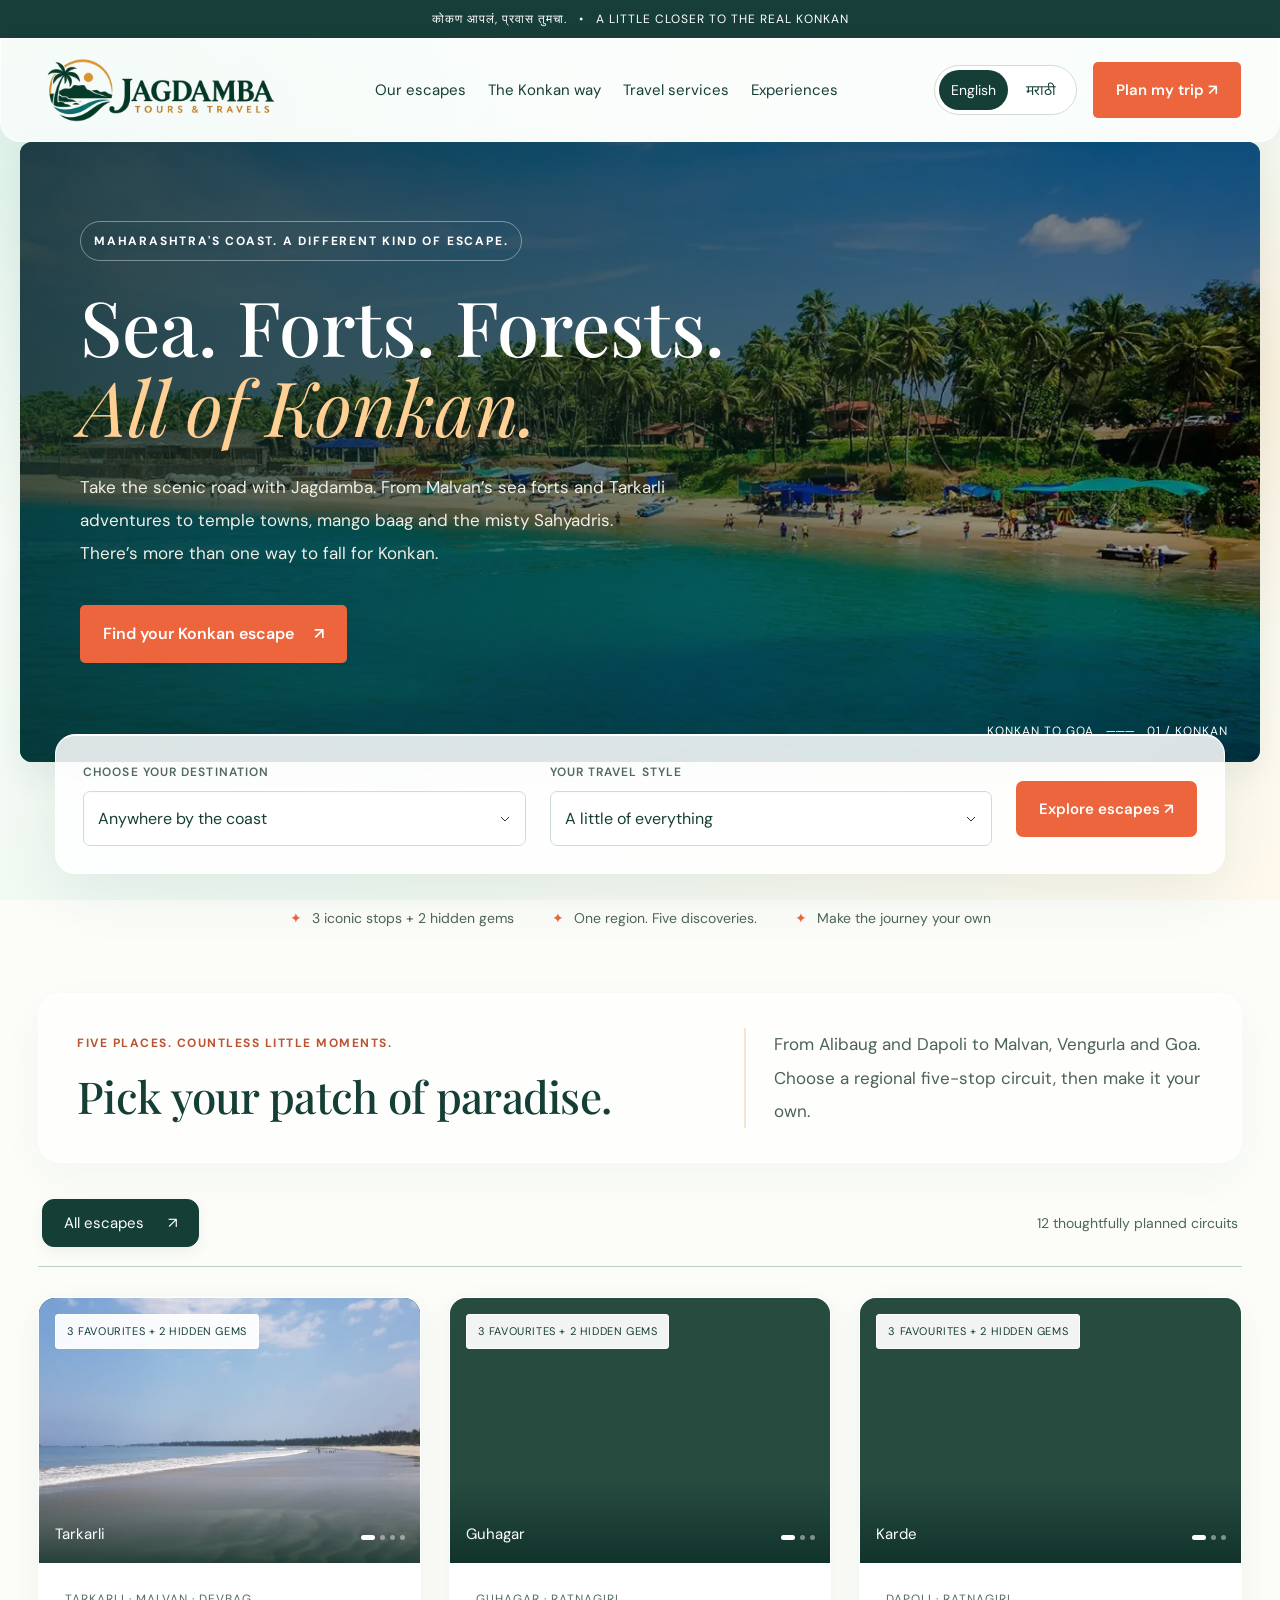
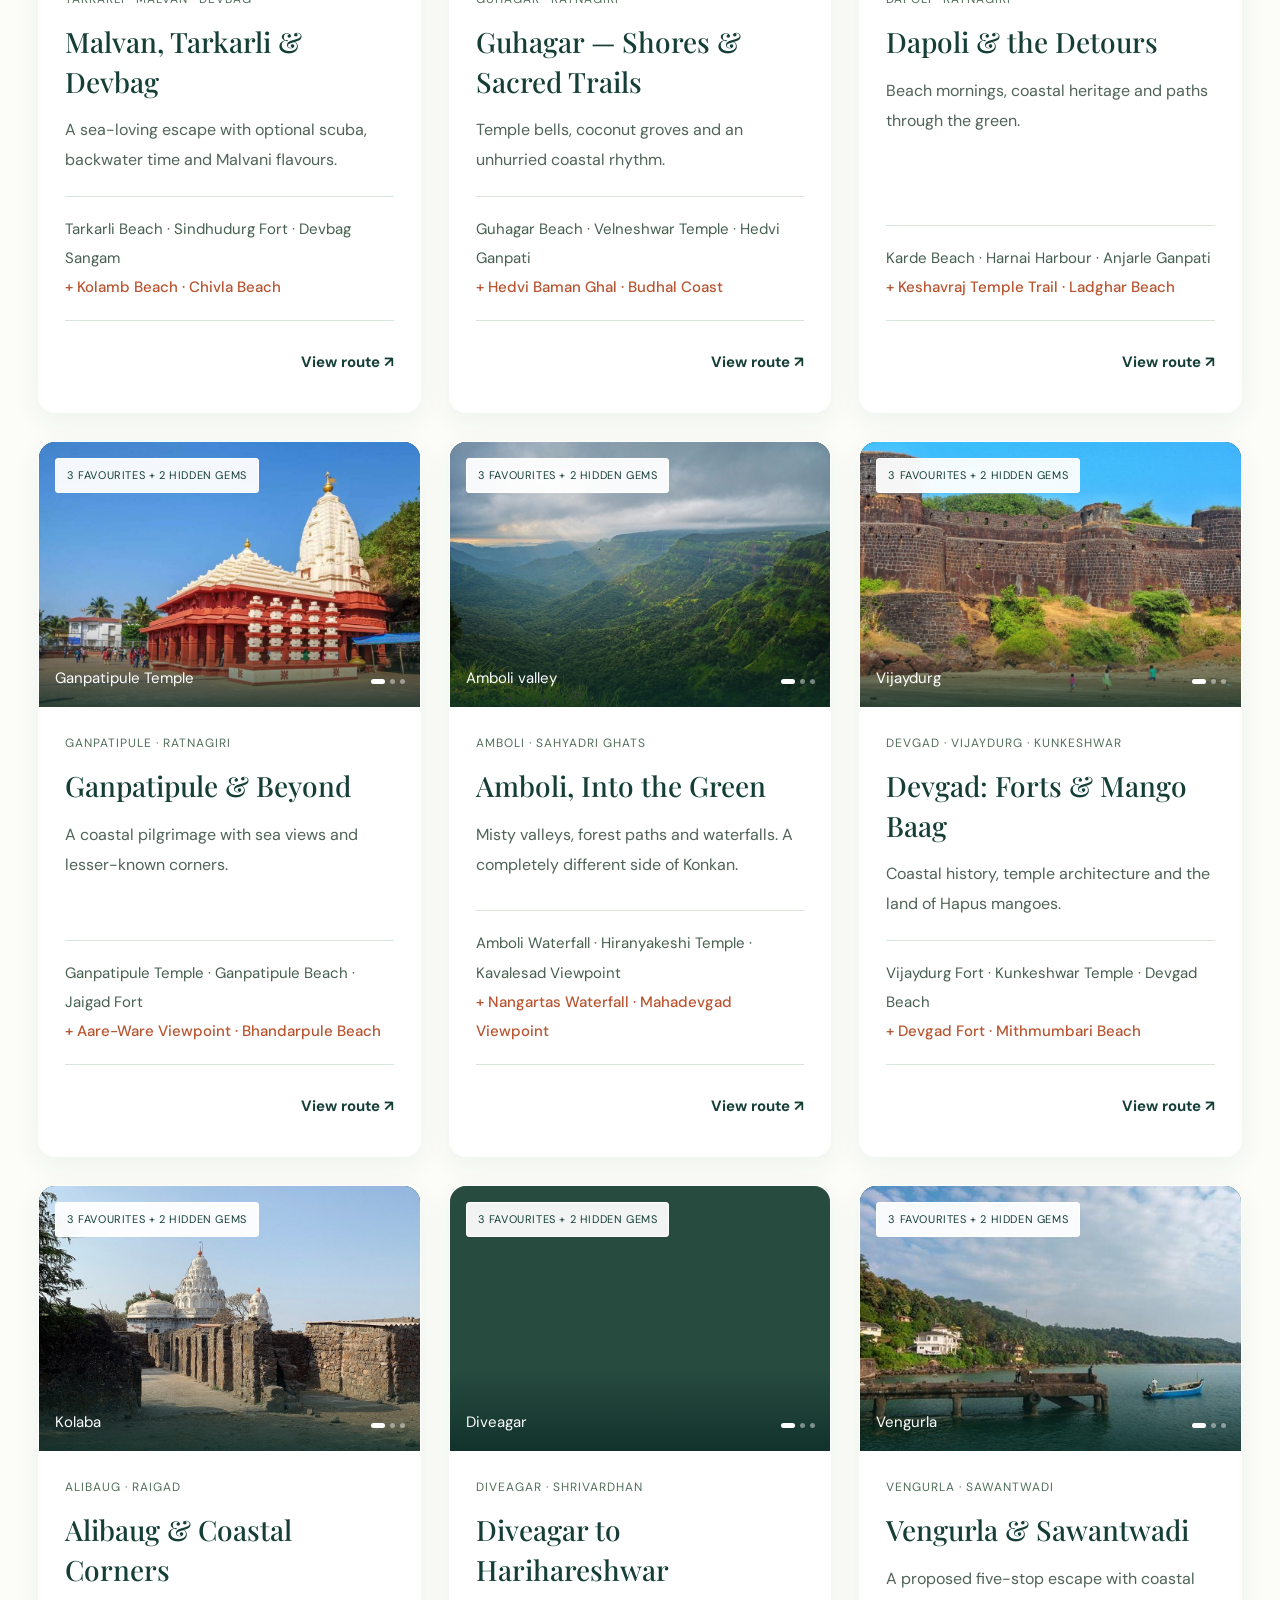
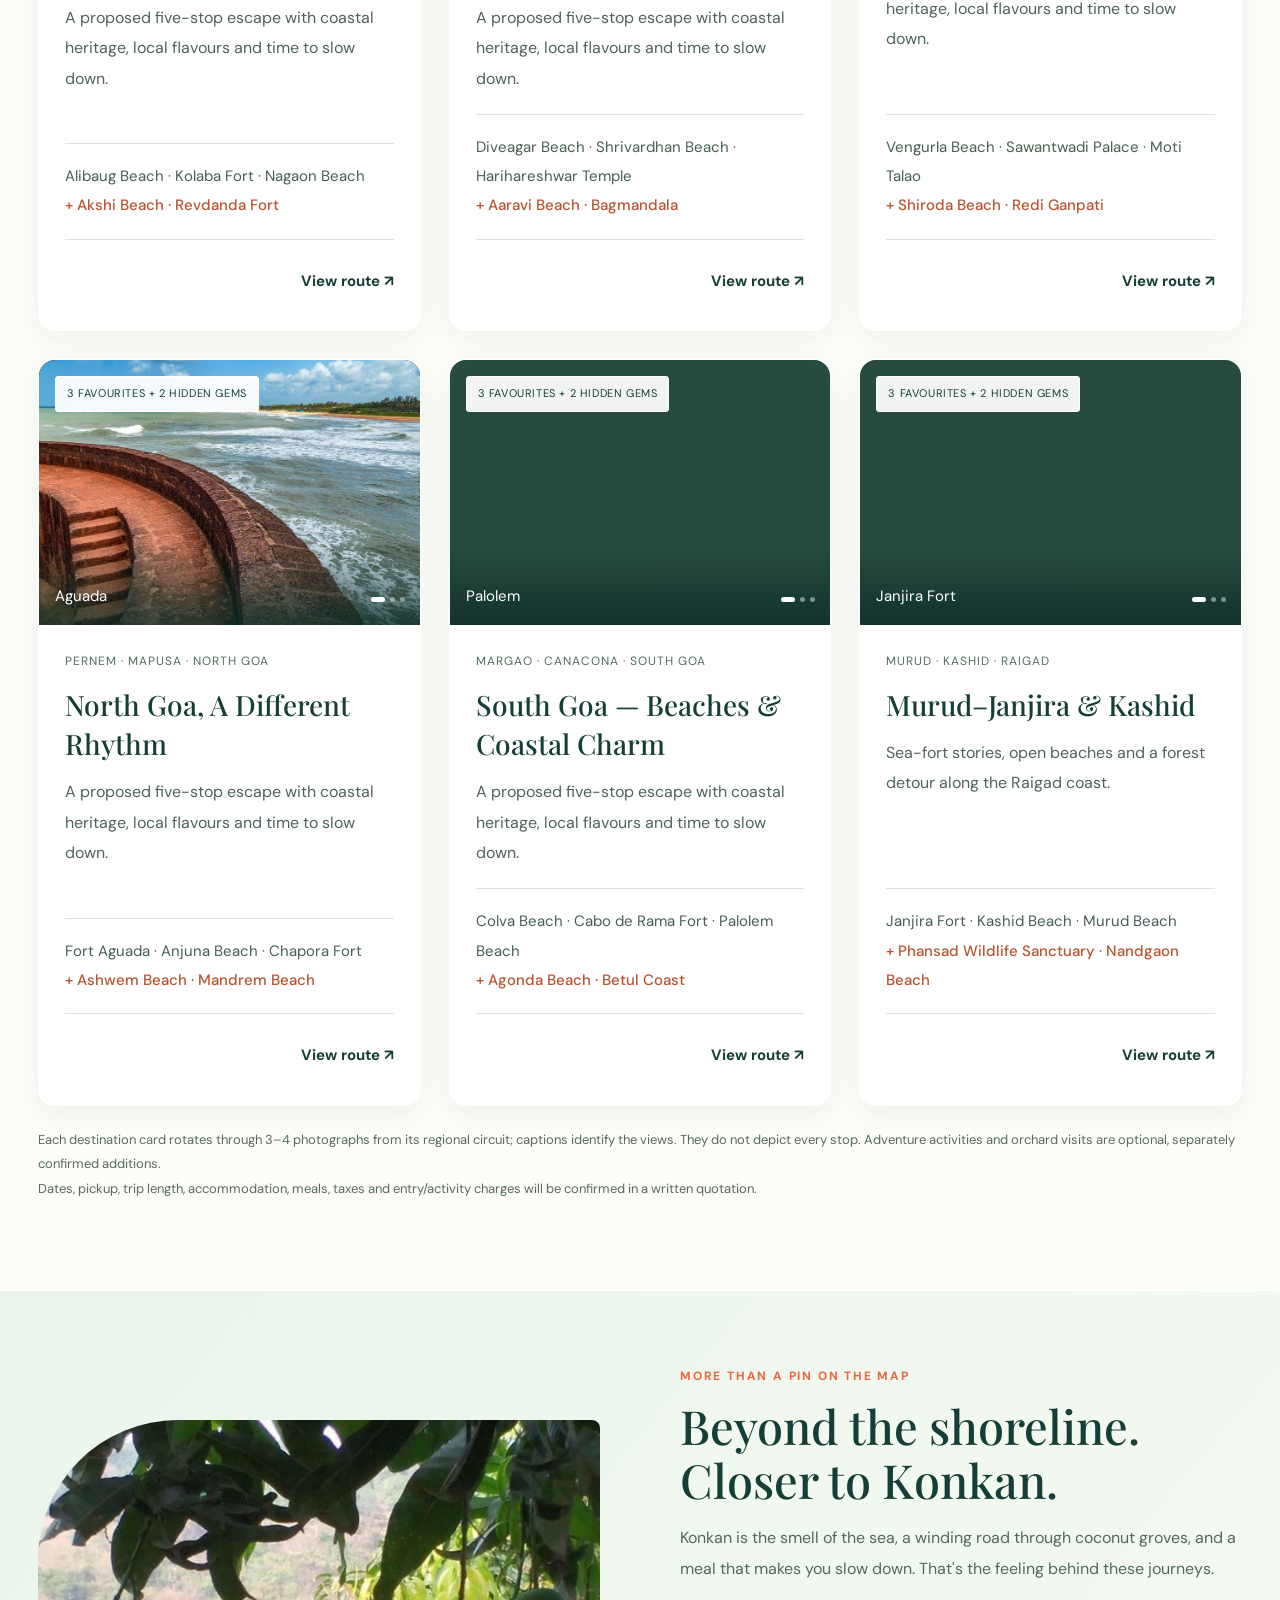
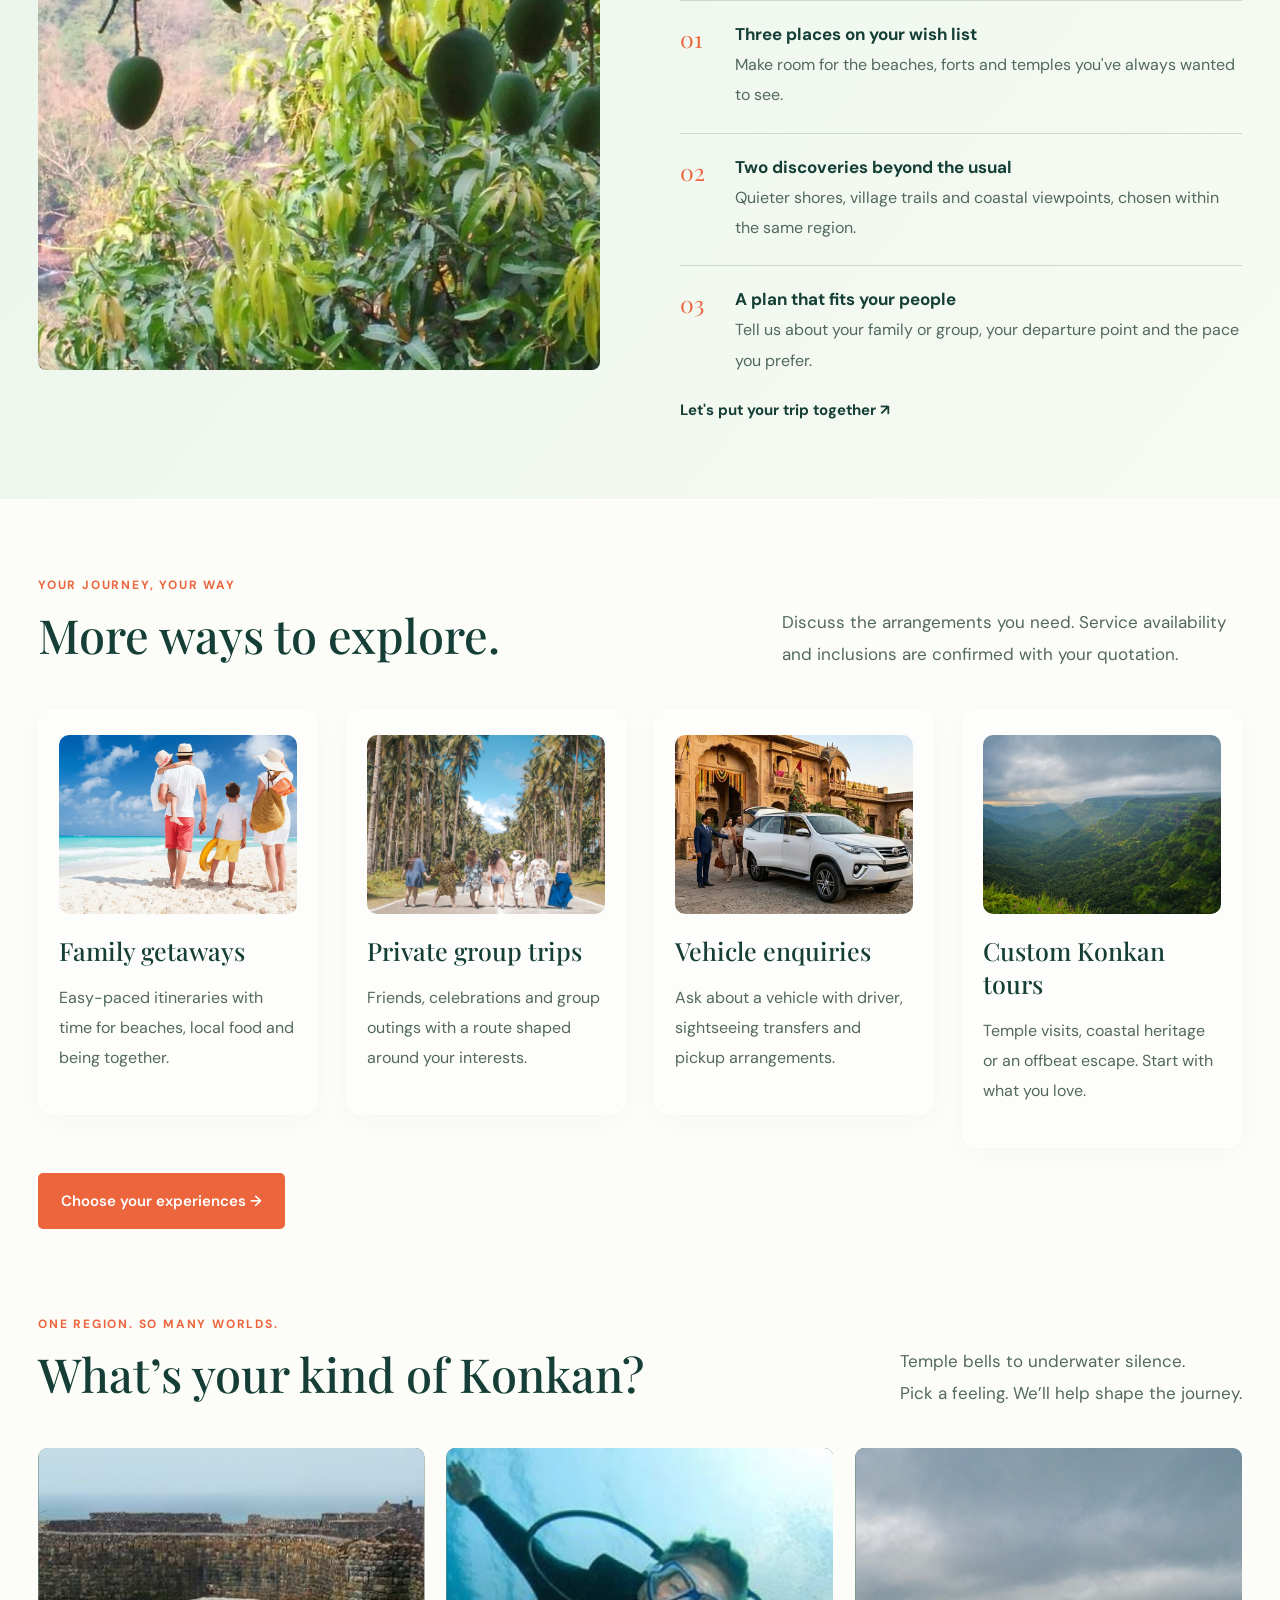
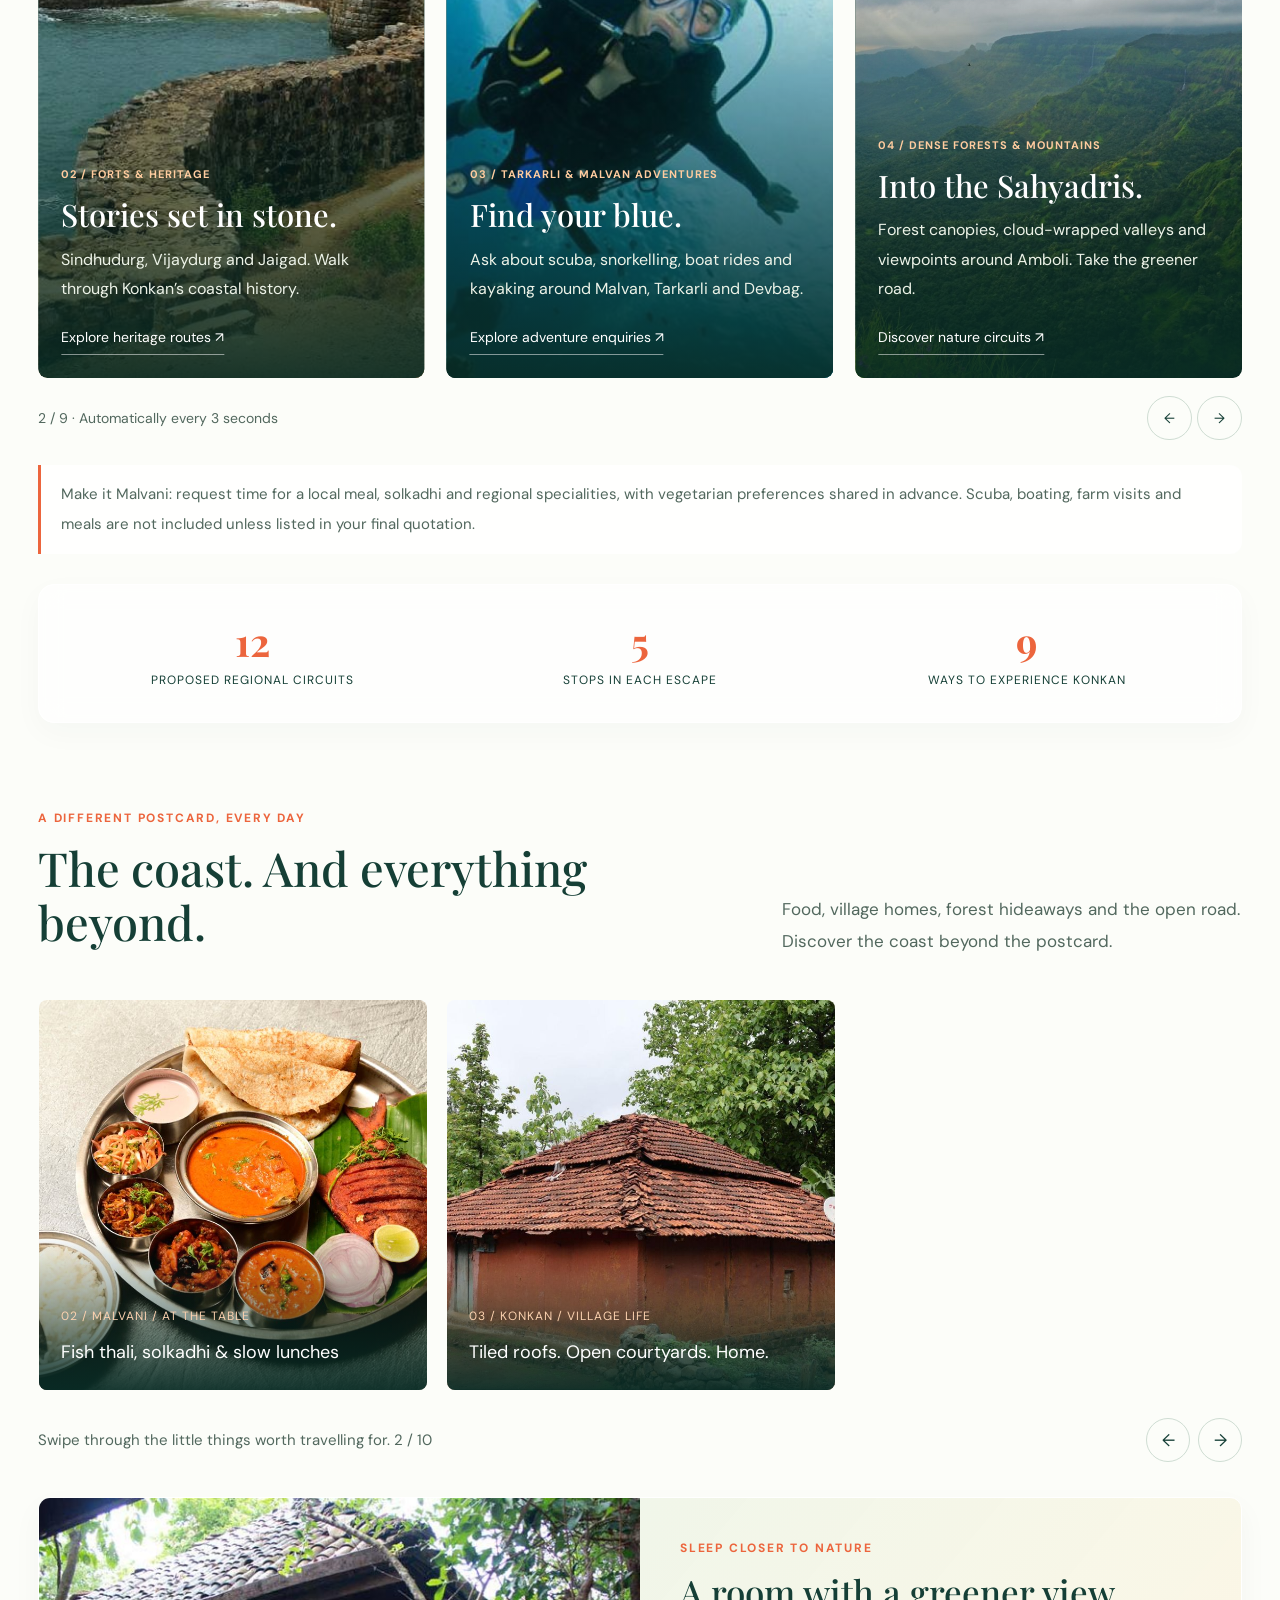
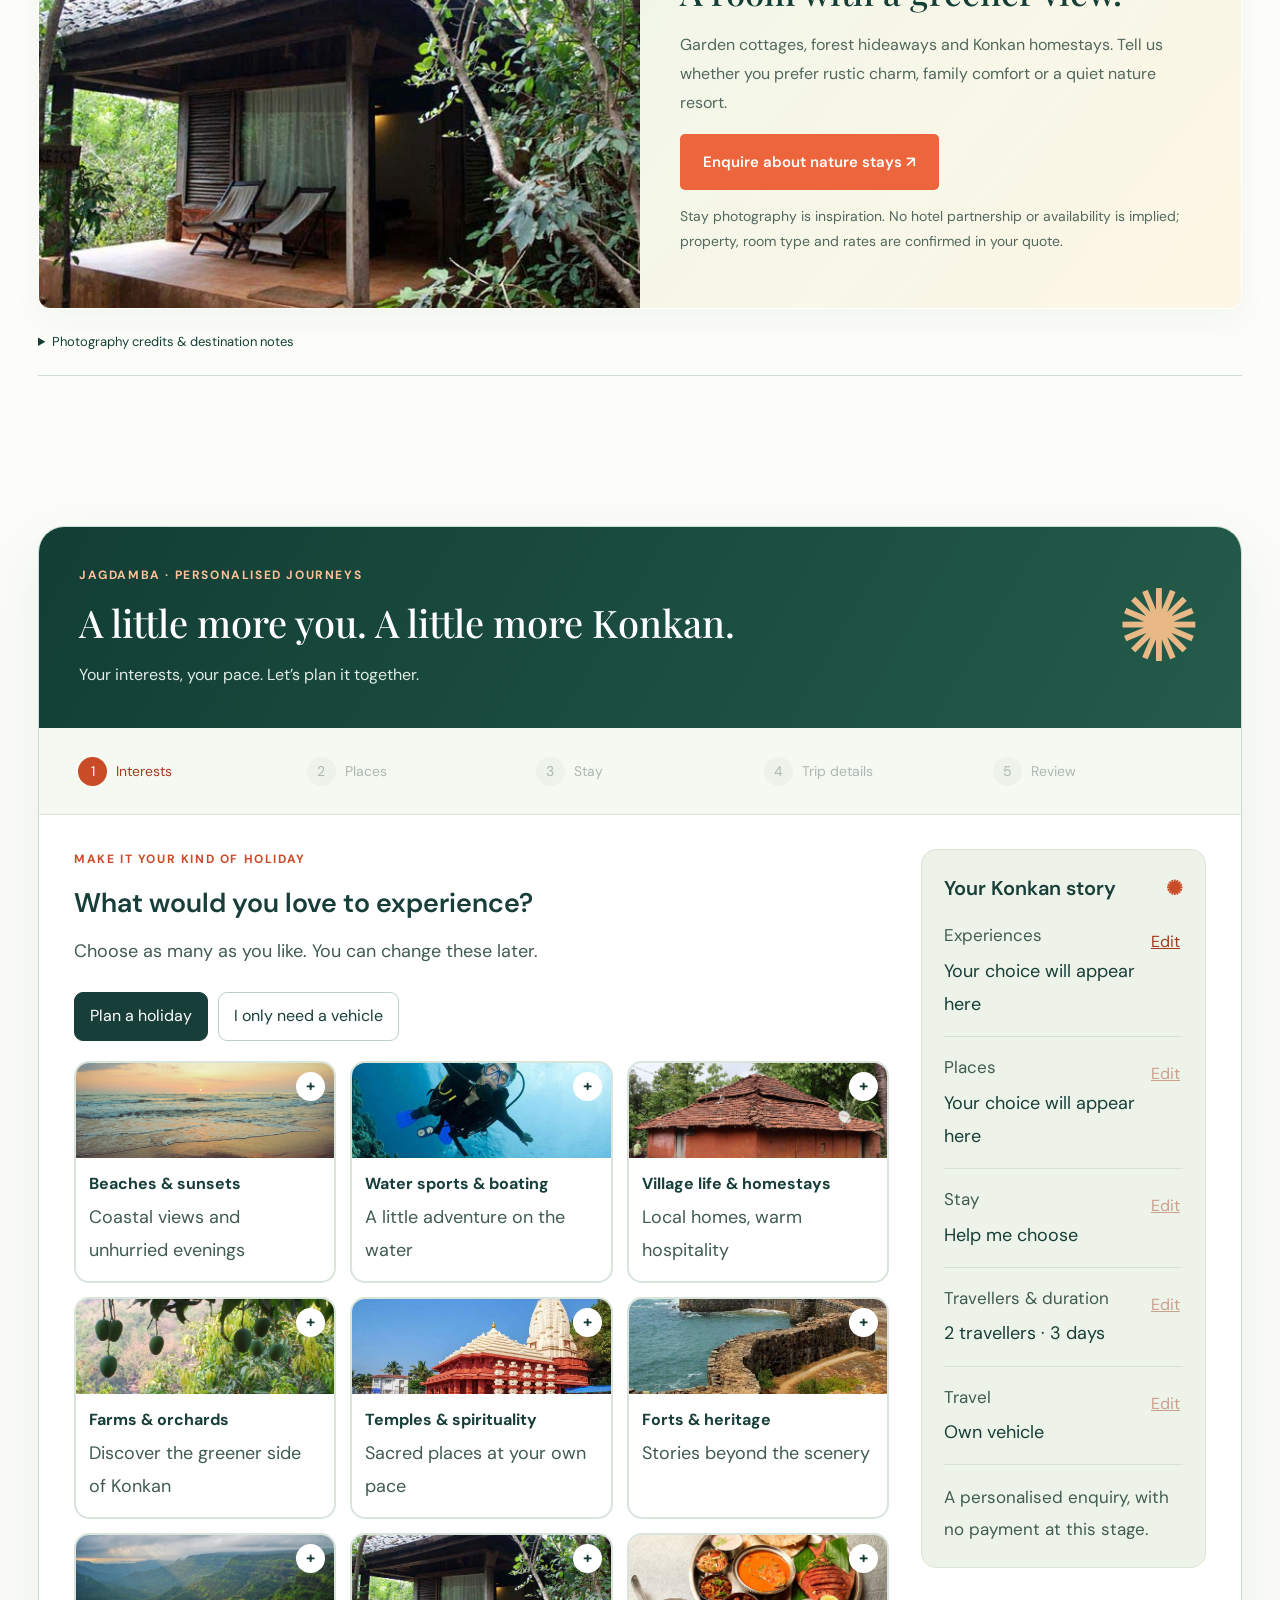
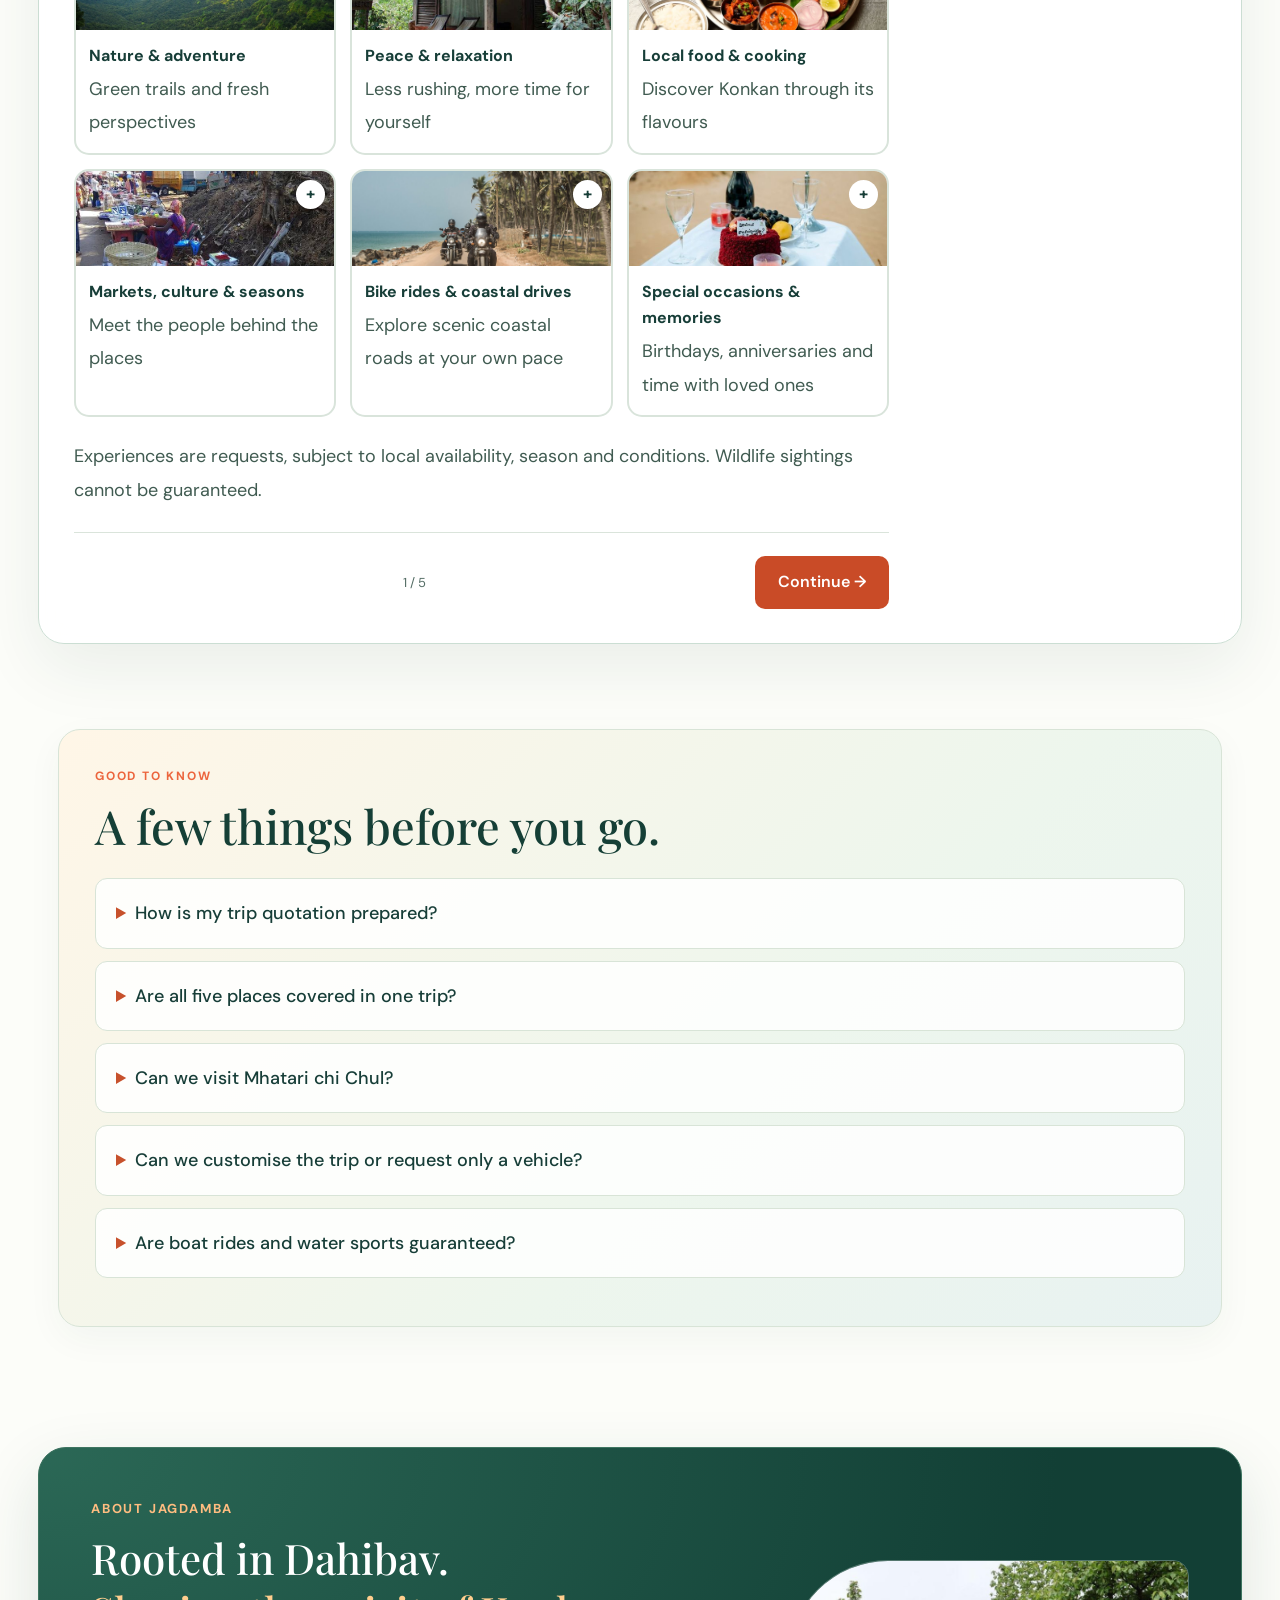
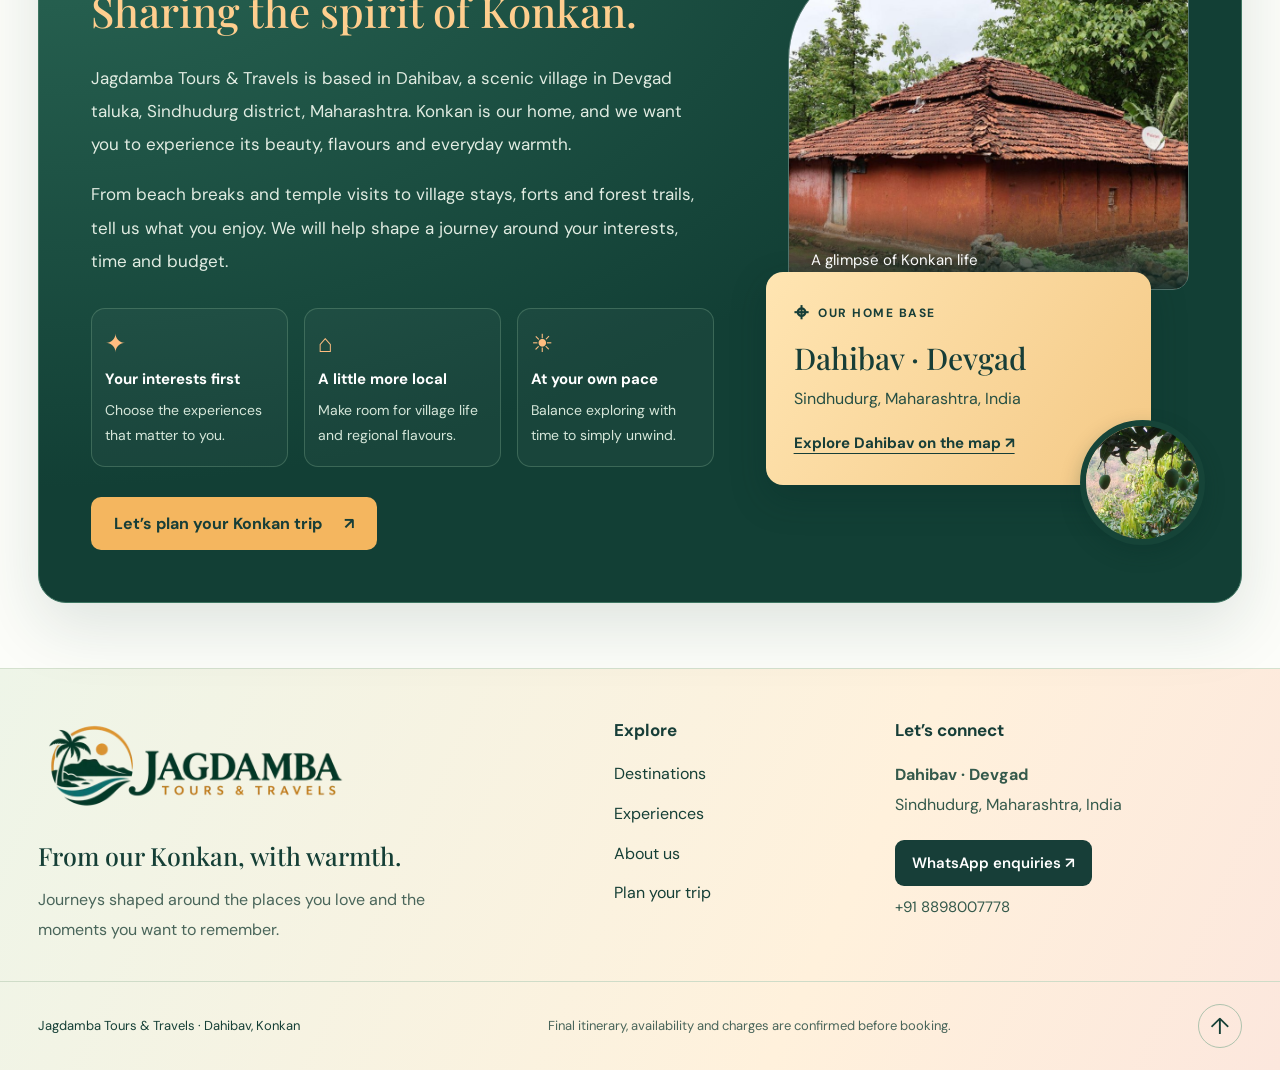
==== commit 0cd18eb4: "Make the entire site readable on phones including desktop-mode browsers" ====
--- a/index.html
+++ b/index.html
@@ -15,7 +15,7 @@
 /* Destination finder without a price panel. */
 @media(min-width:901px){.finder{grid-template-columns:minmax(0,1fr) minmax(0,1fr) auto}}
 @media(max-width:900px){.finder>.btn{grid-column:1/-1}}
-</style><link rel="stylesheet" href="https://fonts.googleapis.com/css2?family=Noto+Sans+Devanagari:wght@400;500;600;700&display=swap"><link rel="stylesheet" href="assets/language.css"><link rel="stylesheet" href="assets/premium.css?v=light-coast-2"><script src="assets/language-preference.js"></script><link rel="canonical" href="https://sandesh651.github.io/jagdamba-tours-travels/"><link rel="alternate" hreflang="en" href="https://sandesh651.github.io/jagdamba-tours-travels/"><link rel="alternate" hreflang="mr" href="https://sandesh651.github.io/jagdamba-tours-travels/mr.html"><link rel="alternate" hreflang="x-default" href="https://sandesh651.github.io/jagdamba-tours-travels/"><link rel="stylesheet" href="assets/trip-planner.css?v=3"><link rel="stylesheet" href="assets/brand.css"><link rel="stylesheet" href="assets/about.css?v=1"><link rel="preload" as="image" href="assets/hero-coast.webp" fetchpriority="high"><style>.hero>img{animation:none!important}.hero{box-shadow:0 12px 32px #173e3814}.finder,.packages-intro{backdrop-filter:none;-webkit-backdrop-filter:none}</style></head><body><div class="scroll-progress" aria-hidden="true"></div><div class="top">कोकण आपलं, प्रवास तुमचा. &nbsp; • &nbsp; A LITTLE CLOSER TO THE REAL KONKAN</div><header class="wrap nav"><a class="brand" href="#"><img class="brand-logo" src="assets/jagdamba-logo.webp" width="2172" height="724" alt="JAGDAMBA TOURS &amp; TRAVELS"></a><nav class="navlinks"><a href="#packages">Our escapes</a><a href="#why">The Konkan way</a><a href="#services">Travel services</a><a href="#experiences">Experiences</a></nav><div class="nav-actions"><div class="language-switch" role="group" aria-label="Language / भाषा"><a href="index.html?lang=en" hreflang="en" lang="en" data-language="en">English</a><a href="mr.html?lang=mr" hreflang="mr" lang="mr" data-language="mr">मराठी</a></div><a class="btn" href="#plan">Plan my trip ↗</a></div></header>
+</style><link rel="stylesheet" href="https://fonts.googleapis.com/css2?family=Noto+Sans+Devanagari:wght@400;500;600;700&display=swap"><link rel="stylesheet" href="assets/language.css"><link rel="stylesheet" href="assets/premium.css?v=light-coast-2"><script src="assets/language-preference.js"></script><link rel="canonical" href="https://sandesh651.github.io/jagdamba-tours-travels/"><link rel="alternate" hreflang="en" href="https://sandesh651.github.io/jagdamba-tours-travels/"><link rel="alternate" hreflang="mr" href="https://sandesh651.github.io/jagdamba-tours-travels/mr.html"><link rel="alternate" hreflang="x-default" href="https://sandesh651.github.io/jagdamba-tours-travels/"><link rel="stylesheet" href="assets/trip-planner.css?v=3"><link rel="stylesheet" href="assets/brand.css"><link rel="stylesheet" href="assets/about.css?v=1"><link rel="preload" as="image" href="assets/hero-coast.webp" fetchpriority="high"><style>.hero>img{animation:none!important}.hero{box-shadow:0 12px 32px #173e3814}.finder,.packages-intro{backdrop-filter:none;-webkit-backdrop-filter:none}</style><link rel="stylesheet" href="assets/phone-readable.css?v=1"></head><body><div class="scroll-progress" aria-hidden="true"></div><div class="top">कोकण आपलं, प्रवास तुमचा. &nbsp; • &nbsp; A LITTLE CLOSER TO THE REAL KONKAN</div><header class="wrap nav"><a class="brand" href="#"><img class="brand-logo" src="assets/jagdamba-logo.webp" width="2172" height="724" alt="JAGDAMBA TOURS &amp; TRAVELS"></a><nav class="navlinks"><a href="#packages">Our escapes</a><a href="#why">The Konkan way</a><a href="#services">Travel services</a><a href="#experiences">Experiences</a></nav><div class="nav-actions"><div class="language-switch" role="group" aria-label="Language / भाषा"><a href="index.html?lang=en" hreflang="en" lang="en" data-language="en">English</a><a href="mr.html?lang=mr" hreflang="mr" lang="mr" data-language="mr">मराठी</a></div><a class="btn" href="#plan">Plan my trip ↗</a></div></header>
 <main><div class="sea-opening"><div class="hero"><img src="assets/hero-coast.webp" loading="eager" fetchpriority="high" decoding="async" alt="Illustrative Indian coastal landscape" onerror="this.src='assets/india-coast.jpg';this.alt='Illustrative Indian coastal landscape'"><div class="herotext"><div class="eyebrow">Maharashtra's coast. A different kind of escape.</div><h1>Sea. Forts. Forests.<br><em>All of Konkan.</em></h1><p>Take the scenic road with Jagdamba. From Malvan’s sea forts and Tarkarli adventures to temple towns, mango baag and the misty Sahyadris. There’s more than one way to fall for Konkan.</p><a class="btn" href="#packages">Find your Konkan escape <span>↗</span></a></div><div class="herofoot">KONKAN TO GOA &nbsp; ─── &nbsp; 01 / KONKAN</div></div></div>
 <div class="finder"><div><label for="region">Choose your destination</label><select id="region"><option value="all">Anywhere by the coast</option><option value="south">Malvan & Sindhudurg</option><option value="central">Guhagar & Ratnagiri</option><option value="north">Dapoli & around</option><option value="ghats">Amboli & the ghats</option><option value="goa">Goa & coastal detours</option></select></div><div><label for="mood">Your travel style</label><select id="mood"><option value="all">A little of everything</option value="beach">Beaches & sunsets</option><option value="culture">Temples & culture</option><option value="quiet">Quiet & offbeat</option><option value="adventure">Scuba & water adventures</option><option value="nature">Forests, ghats & baag</option></select></div><button class="btn" id="find">Explore escapes ↗</button></div><div class="introbar"><span>3 iconic stops + 2 hidden gems</span><span>One region. Five discoveries.</span><span>Make the journey your own</span></div>
 <section id="packages"><div class="wrap"><div class="heading packages-intro"><div class="packages-title"><div class="eyebrow orange">FIVE PLACES. COUNTLESS LITTLE MOMENTS.</div><h2>Pick your patch of paradise.</h2></div><p class="packages-summary">From Alibaug and Dapoli to Malvan, Vengurla and Goa. Choose a regional five-stop circuit, then make it your own.</p></div><div class="filters escapes-toolbar" role="group" aria-label="Browse escapes"><button class="chip active" data-filter="all">All escapes <span aria-hidden="true">↗</span></button><span class="escapes-total">12 thoughtfully planned circuits</span></div><div class="cards" id="cards"></div><p id="empty" hidden>No matching circuits yet. Try another region or travel mood.</p><p class="notice">Each destination card rotates through 3–4 photographs from its regional circuit; captions identify the views. They do not depict every stop. Adventure activities and orchard visits are optional, separately confirmed additions.<br>Dates, pickup, trip length, accommodation, meals, taxes and entry/activity charges will be confirmed in a written quotation.</p></div></section>
--- a/assets/phone-readable.css
+++ b/assets/phone-readable.css
@@ -0,0 +1,97 @@
+/* Phone readability, including wide desktop-mode viewports on touch phones.
+   vw sizing compensates for the browser's desktop-page shrink-to-fit. */
+@media (max-width:700px), (pointer:coarse) and (max-device-width:700px) {
+ :root{--phone-body:clamp(18px,4.6vw,46px);--phone-small:clamp(16px,4vw,40px);--phone-gap:clamp(18px,4.5vw,45px)}
+ html{scroll-padding-top:20px}
+ body{font-size:var(--phone-body);overflow-wrap:break-word}
+ .wrap{width:100%;max-width:100%;padding-inline:var(--phone-gap)}
+ html body .top{font-size:clamp(12px,3.1vw,31px);line-height:1.7;padding:clamp(9px,2.3vw,23px);letter-spacing:.4px}
+ html body .nav{height:auto;min-height:0;padding:var(--phone-gap);gap:clamp(12px,3vw,30px);flex-wrap:wrap}
+ .navlinks{display:none!important}
+ html body .brand-logo{width:clamp(160px,40vw,400px);height:auto;max-width:100%}
+ .nav .brand{max-width:100%;min-width:0}
+ .nav-actions{margin-left:auto;display:flex;align-items:center;flex-wrap:wrap;gap:clamp(10px,2.5vw,25px)}
+ html body .language-switch a,html body .nav-actions>.btn{font-size:var(--phone-small);padding:clamp(10px,2.5vw,25px);min-height:44px}
+ html body .hero{margin:0 var(--phone-gap);min-height:0;border-radius:clamp(15px,4vw,40px)}
+ html body .herotext{width:100%;padding:clamp(36px,9vw,90px) clamp(22px,5.5vw,55px) clamp(48px,12vw,120px)!important}
+ html body .hero h1{font-size:clamp(42px,10.5vw,105px);line-height:1.16;max-width:none;margin:clamp(22px,5.5vw,55px) 0}
+ html body .hero .eyebrow,html body .eyebrow{font-size:clamp(13px,3.3vw,33px);line-height:1.7;letter-spacing:.6px}
+ html body .hero p,html body .heading p,html body .packages-summary,
+ html body .cardbody>p,html body .stops,html body .story p,html body .feature p,
+ html body .service p,html body .experience-copy p,html body .stay-banner p,
+ html body details p,html body .notice,html body .season-note,
+ html body .slider-tools p,html body .ja-copy p,html body #about p,
+ html body footer p,html body footer a{font-size:var(--phone-body);line-height:1.85;max-width:none}
+ html body .herofoot{display:none}
+ html body .btn,html body .textbutton,html body .experience-link{font-size:var(--phone-body);line-height:1.6;padding:clamp(13px,3.3vw,33px) clamp(18px,4.5vw,45px);min-height:48px}
+ html body h2,html body .packages-title h2{font-size:clamp(32px,8vw,80px);line-height:1.45;letter-spacing:0}
+ html body .finder{margin:var(--phone-gap);max-width:none;padding:var(--phone-gap);grid-template-columns:minmax(0,1fr);gap:var(--phone-gap)}
+ .finder>div,.finder>.btn{grid-column:1/-1}
+ html body .finder label,html body .finder-label,html body .region,
+ html body .cardpic .badge,html body .escapes-total,
+ html body .introbar,html body .discovery-strip span,
+ html body .image-credits summary,html body .image-credits p,
+ html body .preview,html body .gallery figcaption small{font-size:var(--phone-small);line-height:1.8;letter-spacing:.3px}
+ html body .finder select{font-size:var(--phone-body);line-height:1.6;min-height:clamp(52px,13vw,130px);padding:clamp(13px,3.3vw,33px)}
+ html body .introbar{display:flex;flex-direction:column;gap:clamp(10px,2.5vw,25px);padding:var(--phone-gap);text-align:center}
+ html body .packages-intro{display:block;padding:clamp(24px,6vw,60px);margin-bottom:var(--phone-gap)}
+ html body .heading.packages-intro .packages-summary{border-left:0;border-top:1px solid var(--line);margin-top:var(--phone-gap);padding:var(--phone-gap) 0 0}
+ .cards{grid-template-columns:minmax(0,1fr)!important;gap:clamp(24px,6vw,60px)}
+ html body .cardpic{height:clamp(250px,66vw,660px)}
+ html body .cardbody{padding:clamp(24px,6vw,60px)}
+ html body .cardbody h3,html body .service h3,html body .stay-banner h3{font-size:clamp(27px,6.8vw,68px);line-height:1.5}
+ html body .cardpic .badge{padding:clamp(8px,2vw,20px) clamp(12px,3vw,30px)}
+ html body .photo-caption,html body .gallery figcaption{font-size:var(--phone-body);line-height:1.6}
+ html body .escapes-toolbar{gap:var(--phone-gap);flex-wrap:wrap}
+ html body .escapes-toolbar .chip{font-size:var(--phone-body);padding:clamp(12px,3vw,30px) clamp(18px,4.5vw,45px)}
+ html body .escapes-total{max-width:none}
+ html body .split,html body .stay-banner,html body .ja-grid,html body .ja-footer-grid{grid-template-columns:minmax(0,1fr);gap:var(--phone-gap)}
+ html body .storyimg{height:clamp(320px,85vw,850px)}
+ html body .feature b{font-size:var(--phone-body)}
+ html body .services{grid-template-columns:minmax(0,1fr);gap:var(--phone-gap)}
+ html body .service{padding:clamp(22px,5.5vw,55px)}
+ html body .experience-grid .experience-tile{flex-basis:100%;min-height:clamp(610px,155vw,1550px);aspect-ratio:auto}
+ html body .experience-copy{padding:clamp(24px,6vw,60px)}
+ html body .experience-copy h3{font-size:clamp(30px,7.5vw,75px);line-height:1.5}
+ html body .experience-controls span,html body .experience-controls button{font-size:var(--phone-small)}
+ html body .gallery figure,html body .gallery figure:first-child{flex-basis:90%;height:clamp(440px,110vw,1100px)}
+ html body .slider-tools{flex-wrap:wrap;gap:var(--phone-gap)}
+ html body .slider-buttons button{width:clamp(48px,12vw,120px);height:clamp(48px,12vw,120px);font-size:var(--phone-body)}
+ html body .discovery-strip{gap:var(--phone-gap);padding:var(--phone-gap);flex-wrap:wrap}
+ html body summary{font-size:var(--phone-body);line-height:1.7}
+ html body dialog{width:calc(100% - var(--phone-gap)*2);max-width:none;padding:var(--phone-gap)}
+ html body .routeitem b,html body .routeitem p{font-size:var(--phone-body)}
+ html body .routeitem small,html body .routeitem span{font-size:var(--phone-small)}
+ html body footer .wrap{display:block}
+ /* Planner choices and helper text use the same readable mobile scale. */
+ html body #trip-planner{font-size:var(--phone-body)}
+ html body .jp-layout{display:flex;flex-direction:column;padding:var(--phone-gap);gap:var(--phone-gap)}
+ html body .jp-form{width:100%;min-width:0}
+ html body .jp-summary{display:none}
+ html body .jp-mobile-summary{display:block;order:2;width:100%;margin:0;padding:var(--phone-gap)}
+ html body .jp-header{padding:var(--phone-gap)}
+ html body .jp-header-art{display:none}
+ html body #trip-planner h2{font-size:clamp(30px,7.5vw,75px);line-height:1.5}
+ html body #trip-planner h3{font-size:clamp(25px,6.3vw,63px);line-height:1.5}
+ html body #trip-planner .jp-card-copy strong{font-size:var(--phone-body)}
+ html body #trip-planner .jp-card-copy small,html body #trip-planner .jp-hint,
+ html body #trip-planner .jp-footnote,html body #trip-planner .jp-response,
+ html body #trip-planner .jp-header p,html body #trip-planner .jp-summary-row p,
+ html body #trip-planner .jp-delivery,html body #trip-planner .jp-extra>p,
+ html body #trip-planner .jp-destination small{font-size:var(--phone-body);line-height:1.8}
+ html body #trip-planner .jp-kicker,html body #trip-planner .jp-summary-row small,
+ html body #trip-planner .jp-summary-note{font-size:var(--phone-small);line-height:1.8}
+ html body .jp-interest-grid{grid-template-columns:repeat(2,minmax(0,1fr));gap:clamp(12px,3vw,30px)}
+ html body .jp-interest img{height:clamp(120px,32vw,320px)}
+ html body .jp-card-copy{padding:clamp(12px,3vw,30px)}
+ html body .jp-modes{display:flex;flex-direction:column}
+ html body #trip-planner button,html body #trip-planner .jp-chip,
+ html body #trip-planner .jp-summary-row button{font-size:var(--phone-body)!important;line-height:1.7;min-height:clamp(48px,12vw,120px)}
+ html body .jp-tick{width:clamp(28px,7vw,70px);height:clamp(28px,7vw,70px)}
+ html body .jp-steps{display:flex;overflow-x:auto;gap:var(--phone-gap);padding:var(--phone-gap)}
+ html body #trip-planner .jp-steps button{flex:none;flex-direction:row;white-space:nowrap;font-size:var(--phone-small)!important}
+ html body .jp-fields{grid-template-columns:minmax(0,1fr);gap:var(--phone-gap)}
+ html body .jp-fields label,html body .jp-form legend{font-size:var(--phone-body)}
+ html body #trip-planner input,html body #trip-planner select,html body #trip-planner textarea{font-size:var(--phone-body)!important;padding:clamp(12px,3vw,30px)}
+ html body #jp-draft{font-size:var(--phone-small)}
+}
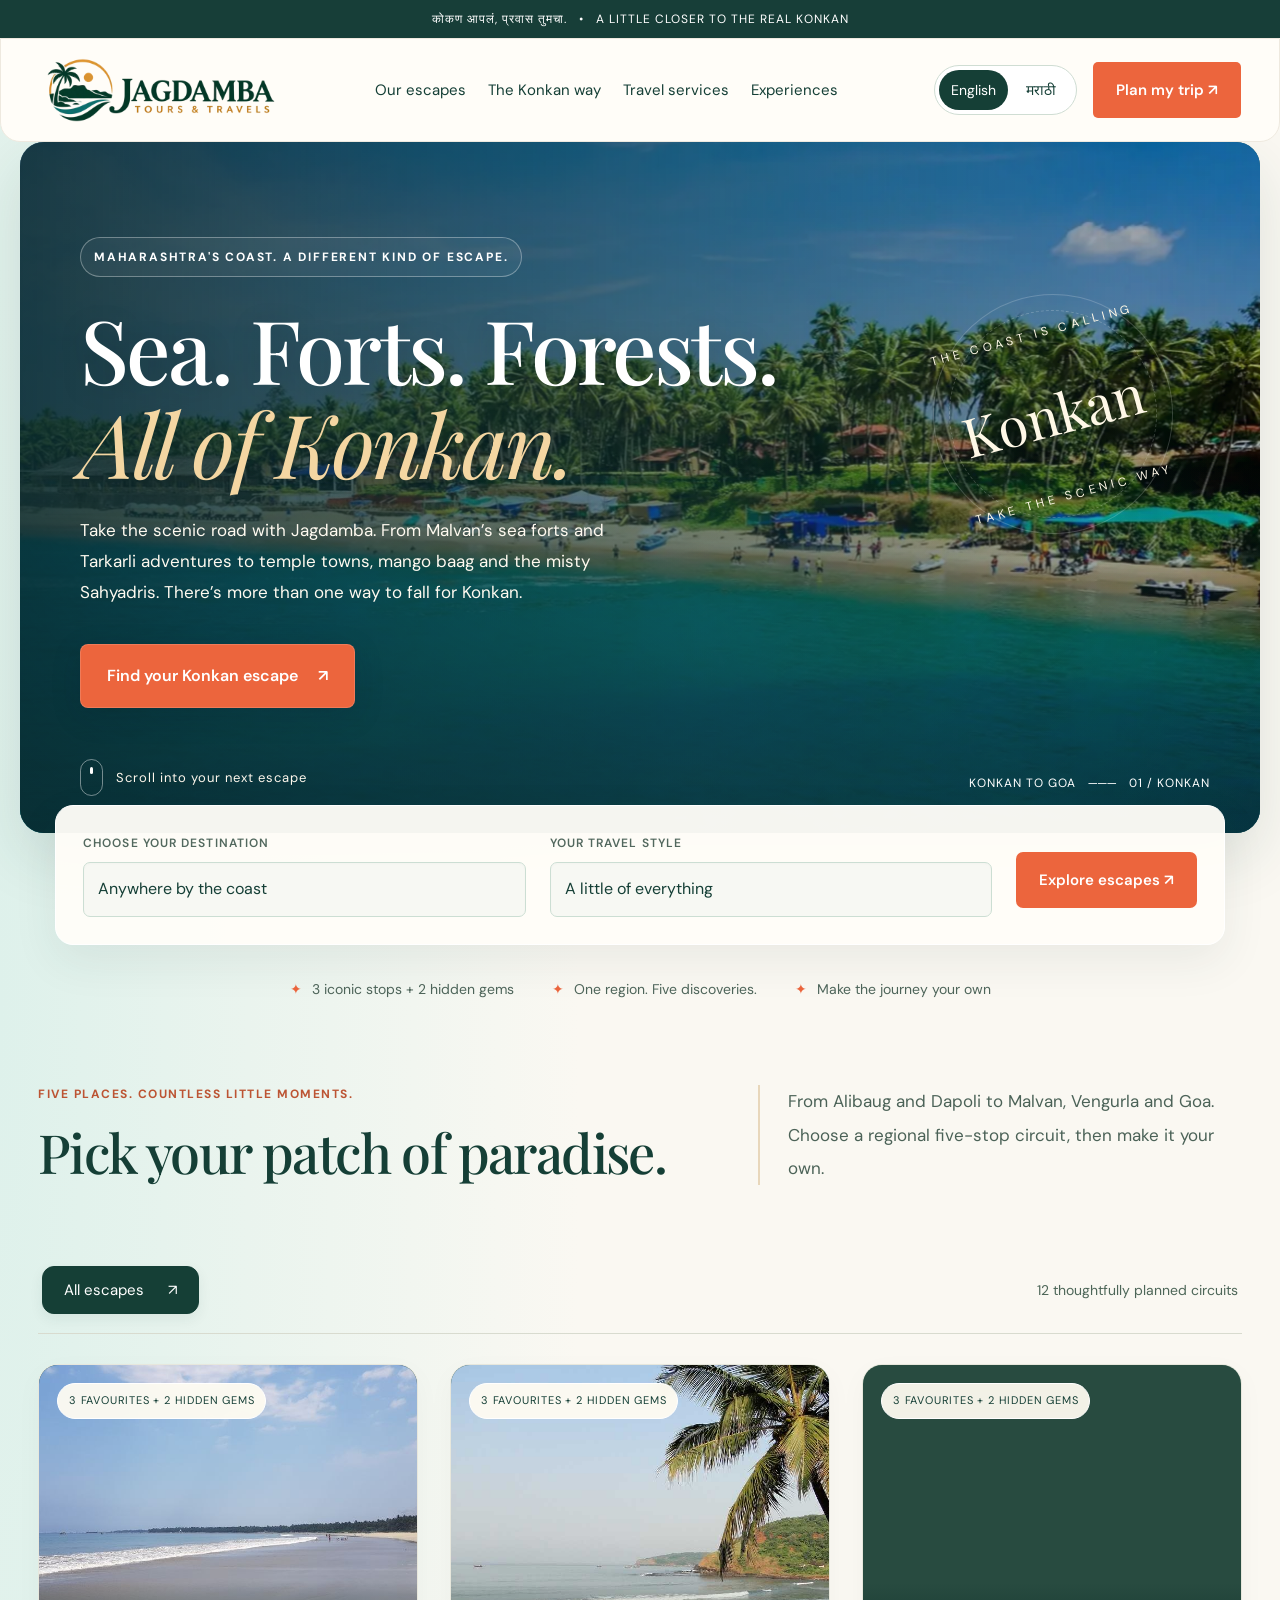
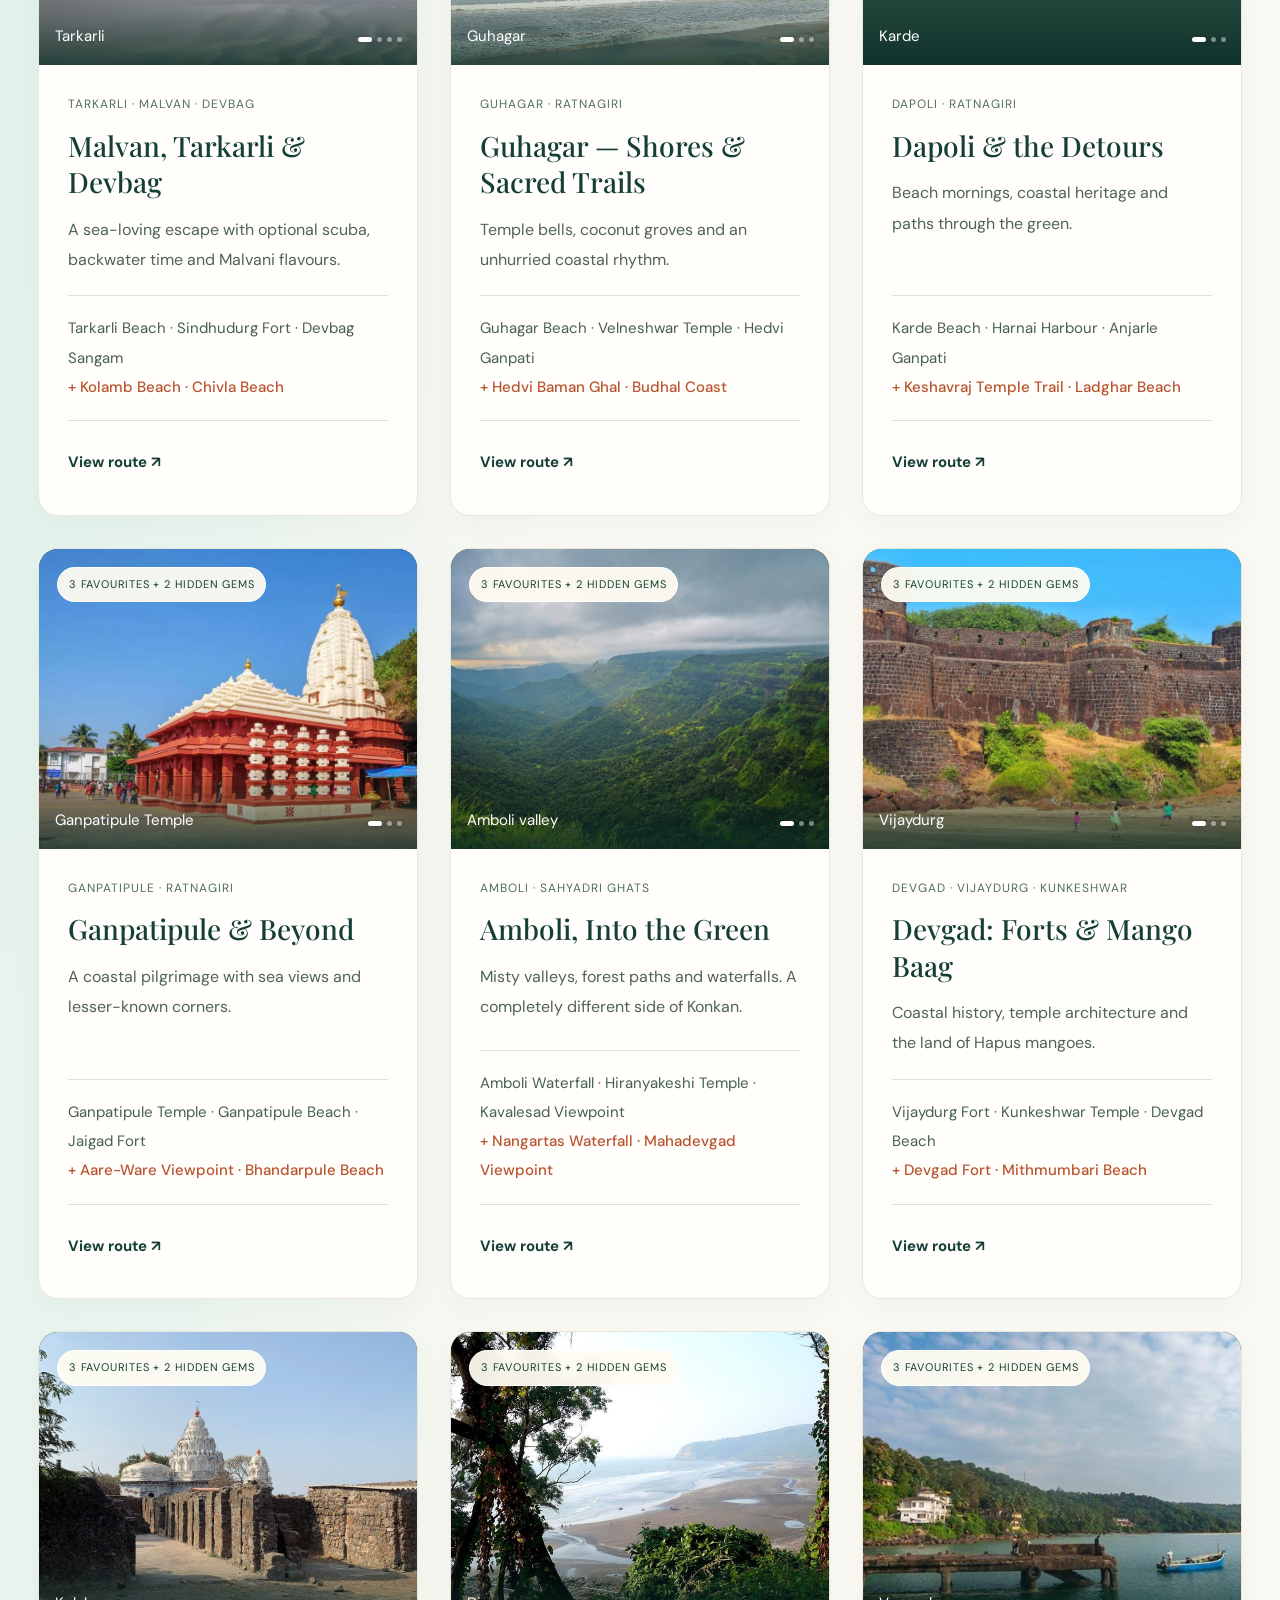
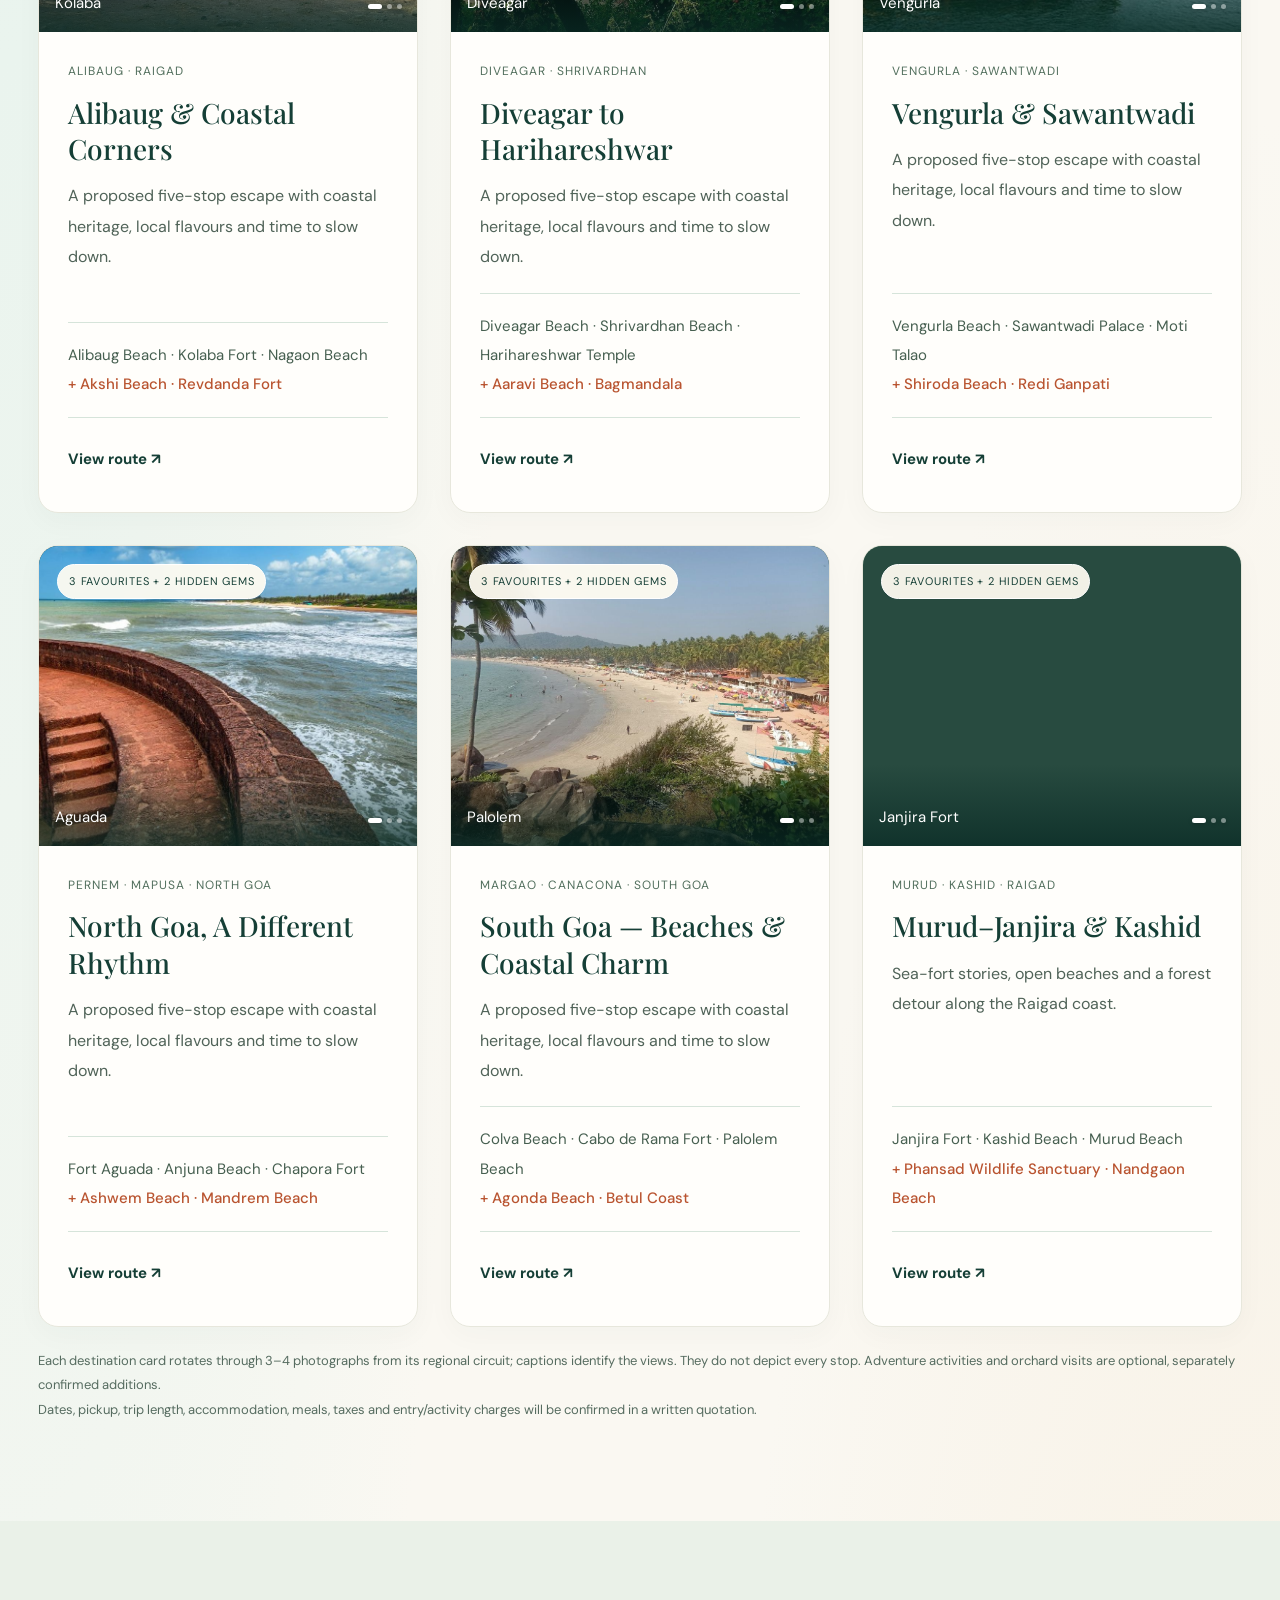
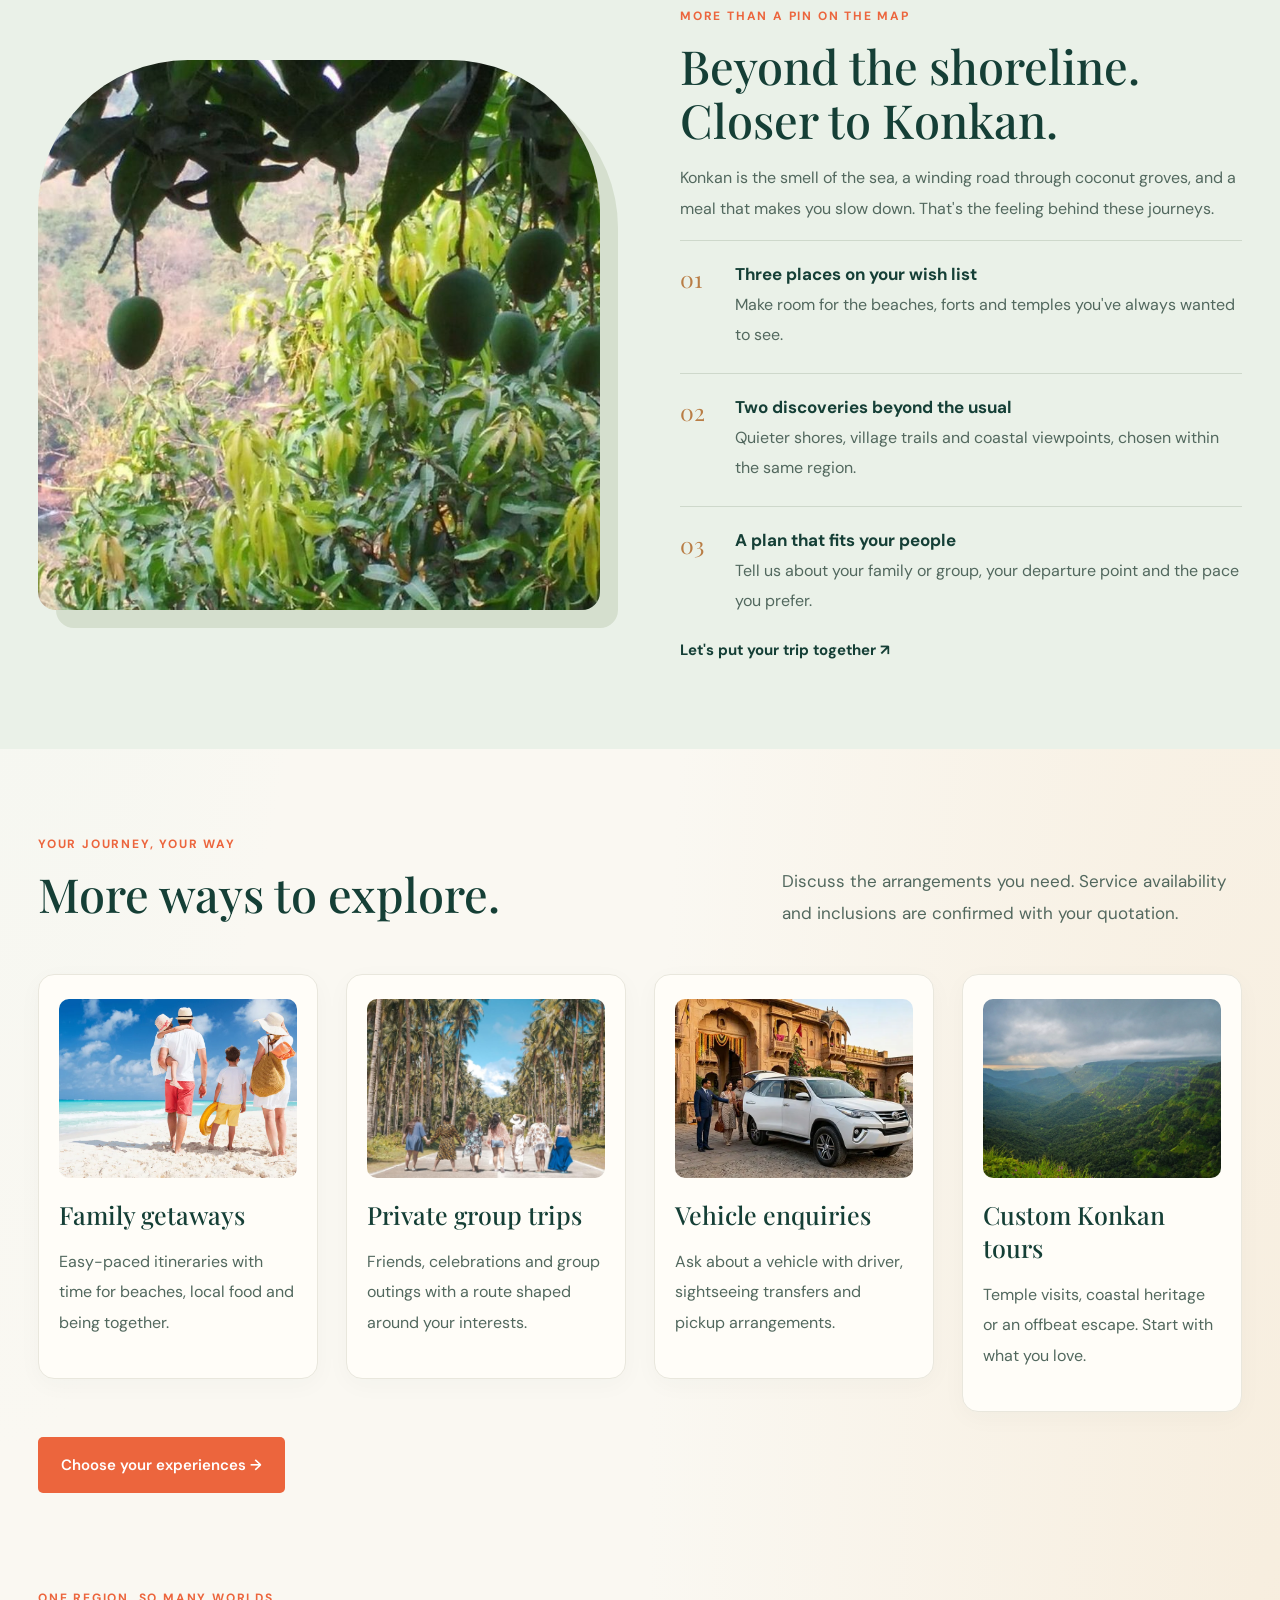
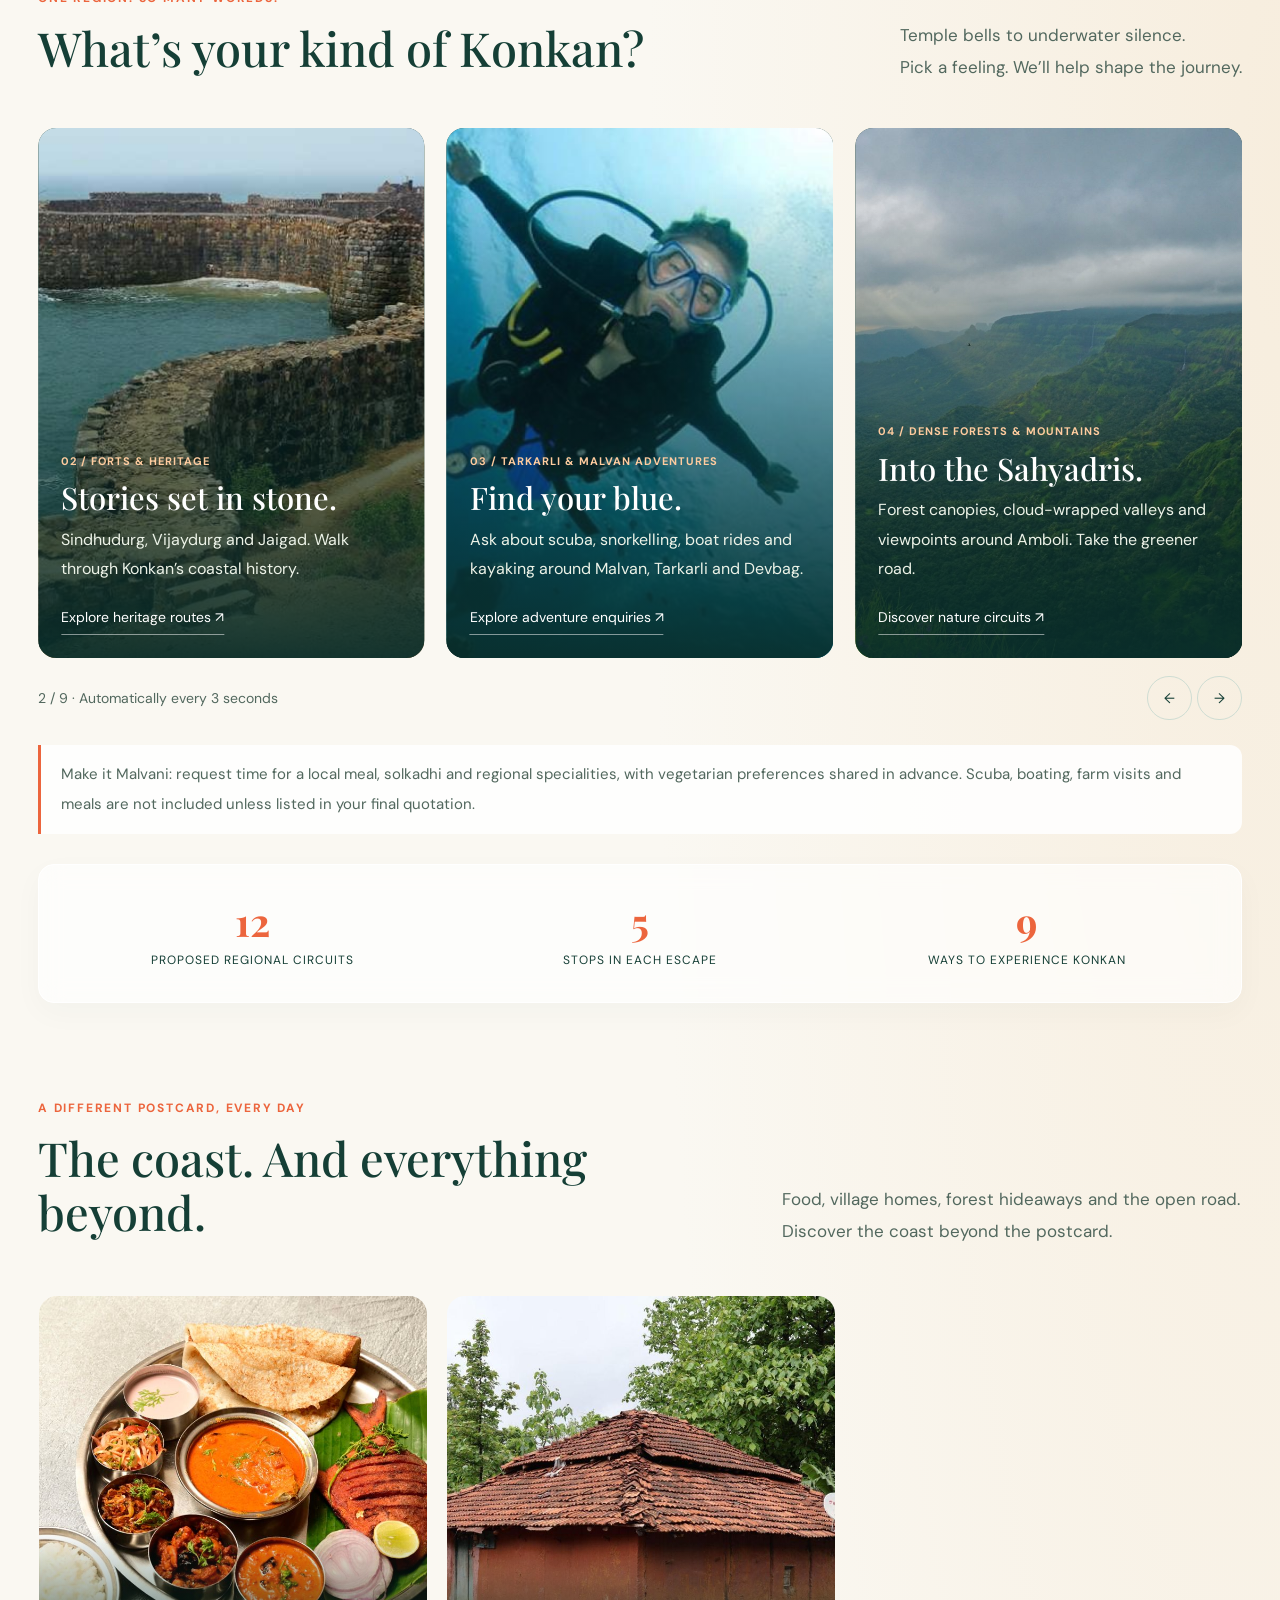
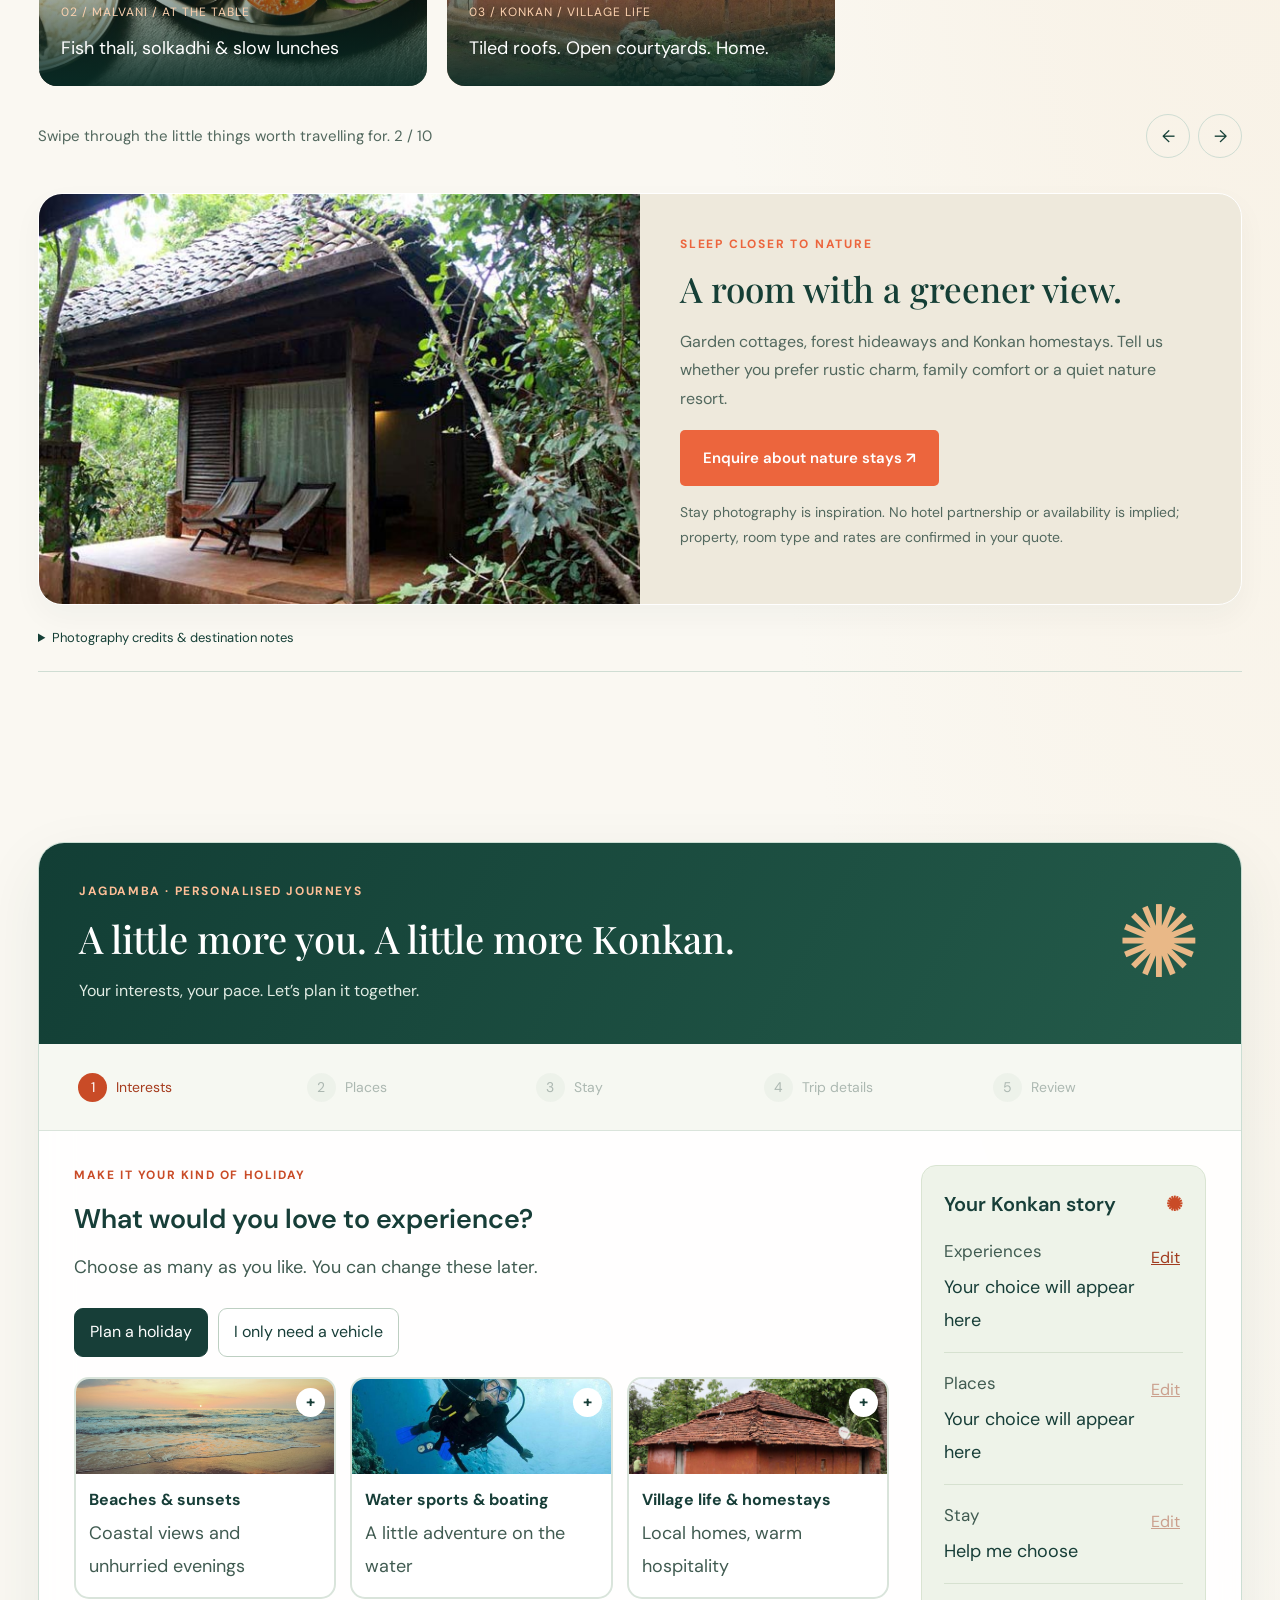
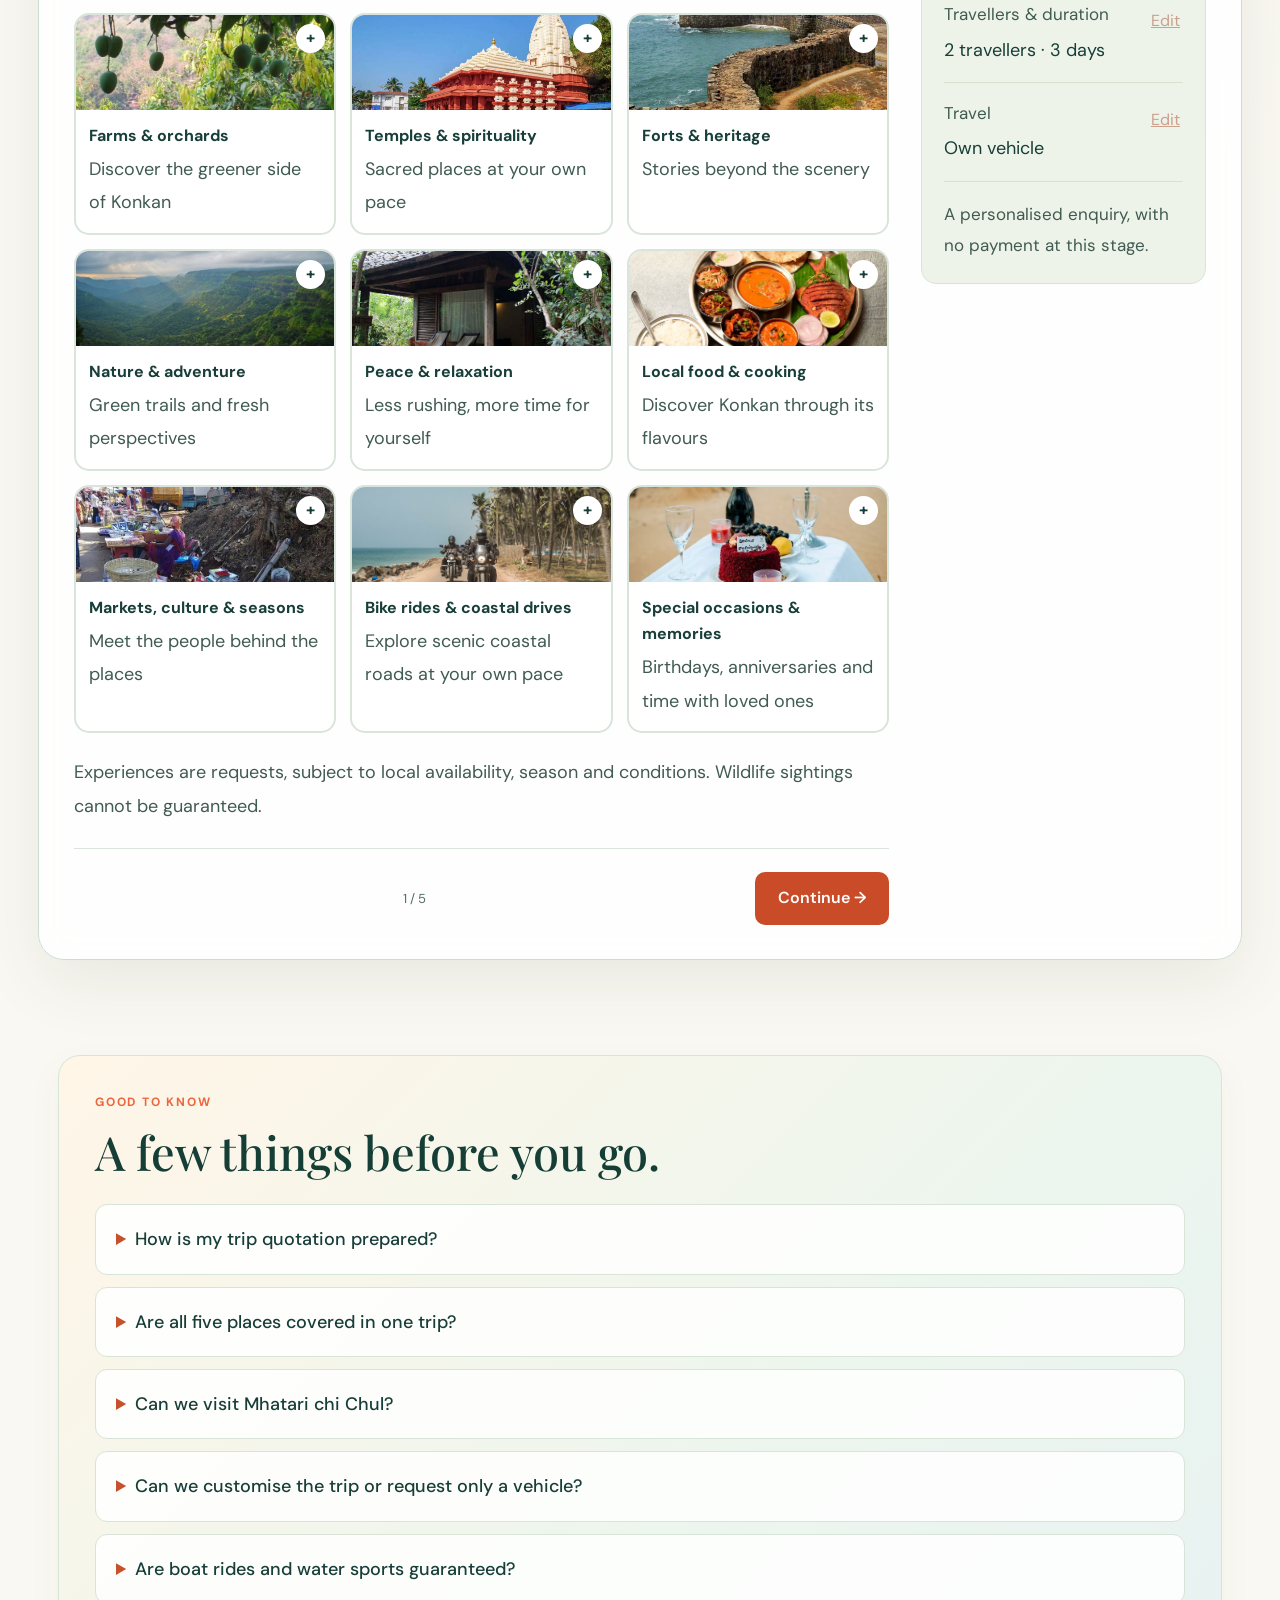
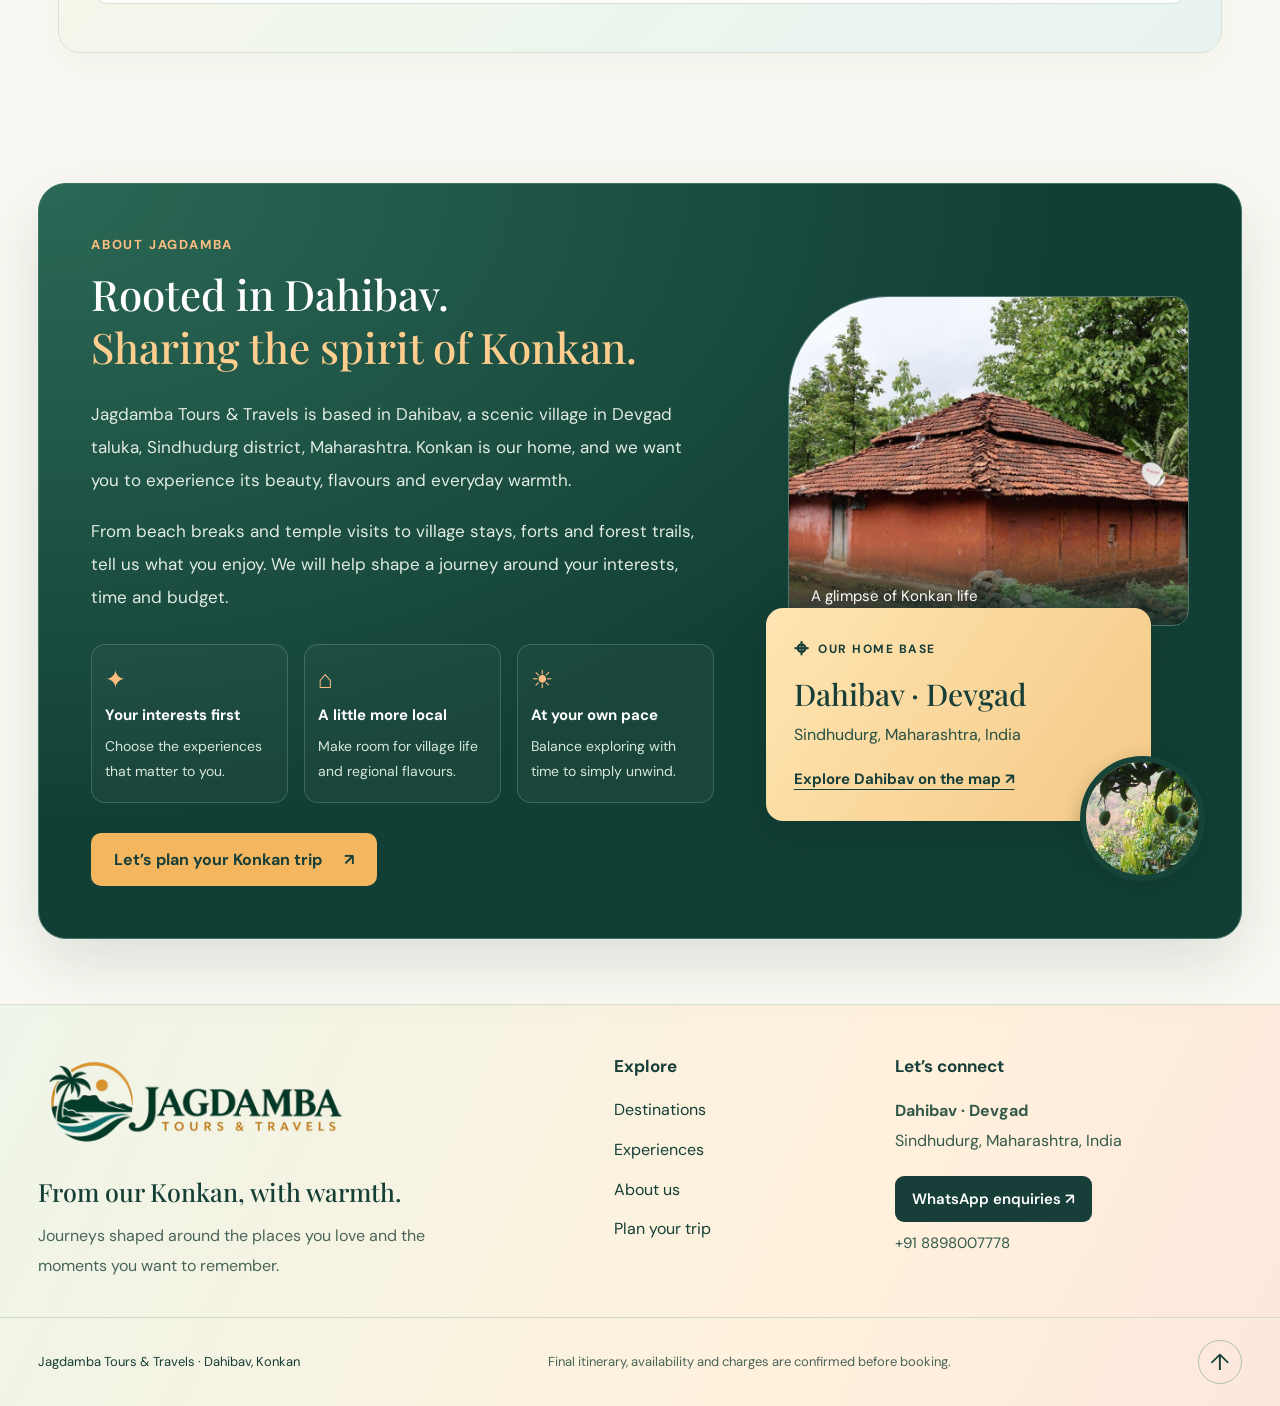
==== commit 8a50f899: "Enable cinematic coastal experience and repair beach filter" ====
--- a/index.html
+++ b/index.html
@@ -15,9 +15,9 @@
 /* Destination finder without a price panel. */
 @media(min-width:901px){.finder{grid-template-columns:minmax(0,1fr) minmax(0,1fr) auto}}
 @media(max-width:900px){.finder>.btn{grid-column:1/-1}}
-</style><link rel="stylesheet" href="https://fonts.googleapis.com/css2?family=Noto+Sans+Devanagari:wght@400;500;600;700&display=swap"><link rel="stylesheet" href="assets/language.css"><link rel="stylesheet" href="assets/premium.css?v=light-coast-2"><script src="assets/language-preference.js"></script><link rel="canonical" href="https://sandesh651.github.io/jagdamba-tours-travels/"><link rel="alternate" hreflang="en" href="https://sandesh651.github.io/jagdamba-tours-travels/"><link rel="alternate" hreflang="mr" href="https://sandesh651.github.io/jagdamba-tours-travels/mr.html"><link rel="alternate" hreflang="x-default" href="https://sandesh651.github.io/jagdamba-tours-travels/"><link rel="stylesheet" href="assets/trip-planner.css?v=3"><link rel="stylesheet" href="assets/brand.css"><link rel="stylesheet" href="assets/about.css?v=1"><link rel="preload" as="image" href="assets/hero-coast.webp" fetchpriority="high"><style>.hero>img{animation:none!important}.hero{box-shadow:0 12px 32px #173e3814}.finder,.packages-intro{backdrop-filter:none;-webkit-backdrop-filter:none}</style><link rel="stylesheet" href="assets/phone-readable.css?v=1"></head><body><div class="scroll-progress" aria-hidden="true"></div><div class="top">कोकण आपलं, प्रवास तुमचा. &nbsp; • &nbsp; A LITTLE CLOSER TO THE REAL KONKAN</div><header class="wrap nav"><a class="brand" href="#"><img class="brand-logo" src="assets/jagdamba-logo.webp" width="2172" height="724" alt="JAGDAMBA TOURS &amp; TRAVELS"></a><nav class="navlinks"><a href="#packages">Our escapes</a><a href="#why">The Konkan way</a><a href="#services">Travel services</a><a href="#experiences">Experiences</a></nav><div class="nav-actions"><div class="language-switch" role="group" aria-label="Language / भाषा"><a href="index.html?lang=en" hreflang="en" lang="en" data-language="en">English</a><a href="mr.html?lang=mr" hreflang="mr" lang="mr" data-language="mr">मराठी</a></div><a class="btn" href="#plan">Plan my trip ↗</a></div></header>
+</style><link rel="stylesheet" href="https://fonts.googleapis.com/css2?family=Noto+Sans+Devanagari:wght@400;500;600;700&display=swap"><link rel="stylesheet" href="assets/language.css"><link rel="stylesheet" href="assets/premium.css?v=light-coast-2"><script src="assets/language-preference.js"></script><link rel="canonical" href="https://sandesh651.github.io/jagdamba-tours-travels/"><link rel="alternate" hreflang="en" href="https://sandesh651.github.io/jagdamba-tours-travels/"><link rel="alternate" hreflang="mr" href="https://sandesh651.github.io/jagdamba-tours-travels/mr.html"><link rel="alternate" hreflang="x-default" href="https://sandesh651.github.io/jagdamba-tours-travels/"><link rel="stylesheet" href="assets/trip-planner.css?v=3"><link rel="stylesheet" href="assets/brand.css"><link rel="stylesheet" href="assets/about.css?v=1"><link rel="preload" as="image" href="assets/hero-coast.webp" fetchpriority="high"><style>.hero>img{animation:none!important}.hero{box-shadow:0 12px 32px #173e3814}.finder,.packages-intro{backdrop-filter:none;-webkit-backdrop-filter:none}</style><link rel="stylesheet" href="assets/phone-readable.css?v=1"><link rel="stylesheet" href="assets/cinematic.css?v=1"></head><body><div class="scroll-progress" aria-hidden="true"></div><div class="top">कोकण आपलं, प्रवास तुमचा. &nbsp; • &nbsp; A LITTLE CLOSER TO THE REAL KONKAN</div><header class="wrap nav"><a class="brand" href="#"><img class="brand-logo" src="assets/jagdamba-logo.webp" width="2172" height="724" alt="JAGDAMBA TOURS &amp; TRAVELS"></a><nav class="navlinks"><a href="#packages">Our escapes</a><a href="#why">The Konkan way</a><a href="#services">Travel services</a><a href="#experiences">Experiences</a></nav><div class="nav-actions"><div class="language-switch" role="group" aria-label="Language / भाषा"><a href="index.html?lang=en" hreflang="en" lang="en" data-language="en">English</a><a href="mr.html?lang=mr" hreflang="mr" lang="mr" data-language="mr">मराठी</a></div><a class="btn" href="#plan">Plan my trip ↗</a></div></header>
 <main><div class="sea-opening"><div class="hero"><img src="assets/hero-coast.webp" loading="eager" fetchpriority="high" decoding="async" alt="Illustrative Indian coastal landscape" onerror="this.src='assets/india-coast.jpg';this.alt='Illustrative Indian coastal landscape'"><div class="herotext"><div class="eyebrow">Maharashtra's coast. A different kind of escape.</div><h1>Sea. Forts. Forests.<br><em>All of Konkan.</em></h1><p>Take the scenic road with Jagdamba. From Malvan’s sea forts and Tarkarli adventures to temple towns, mango baag and the misty Sahyadris. There’s more than one way to fall for Konkan.</p><a class="btn" href="#packages">Find your Konkan escape <span>↗</span></a></div><div class="herofoot">KONKAN TO GOA &nbsp; ─── &nbsp; 01 / KONKAN</div></div></div>
-<div class="finder"><div><label for="region">Choose your destination</label><select id="region"><option value="all">Anywhere by the coast</option><option value="south">Malvan & Sindhudurg</option><option value="central">Guhagar & Ratnagiri</option><option value="north">Dapoli & around</option><option value="ghats">Amboli & the ghats</option><option value="goa">Goa & coastal detours</option></select></div><div><label for="mood">Your travel style</label><select id="mood"><option value="all">A little of everything</option value="beach">Beaches & sunsets</option><option value="culture">Temples & culture</option><option value="quiet">Quiet & offbeat</option><option value="adventure">Scuba & water adventures</option><option value="nature">Forests, ghats & baag</option></select></div><button class="btn" id="find">Explore escapes ↗</button></div><div class="introbar"><span>3 iconic stops + 2 hidden gems</span><span>One region. Five discoveries.</span><span>Make the journey your own</span></div>
+<div class="finder"><div><label for="region">Choose your destination</label><select id="region"><option value="all">Anywhere by the coast</option><option value="south">Malvan & Sindhudurg</option><option value="central">Guhagar & Ratnagiri</option><option value="north">Dapoli & around</option><option value="ghats">Amboli & the ghats</option><option value="goa">Goa & coastal detours</option></select></div><div><label for="mood">Your travel style</label><select id="mood"><option value="all">A little of everything</option><option value="beach">Beaches & sunsets</option><option value="culture">Temples & culture</option><option value="quiet">Quiet & offbeat</option><option value="adventure">Scuba & water adventures</option><option value="nature">Forests, ghats & baag</option></select></div><button class="btn" id="find">Explore escapes ↗</button></div><div class="introbar"><span>3 iconic stops + 2 hidden gems</span><span>One region. Five discoveries.</span><span>Make the journey your own</span></div>
 <section id="packages"><div class="wrap"><div class="heading packages-intro"><div class="packages-title"><div class="eyebrow orange">FIVE PLACES. COUNTLESS LITTLE MOMENTS.</div><h2>Pick your patch of paradise.</h2></div><p class="packages-summary">From Alibaug and Dapoli to Malvan, Vengurla and Goa. Choose a regional five-stop circuit, then make it your own.</p></div><div class="filters escapes-toolbar" role="group" aria-label="Browse escapes"><button class="chip active" data-filter="all">All escapes <span aria-hidden="true">↗</span></button><span class="escapes-total">12 thoughtfully planned circuits</span></div><div class="cards" id="cards"></div><p id="empty" hidden>No matching circuits yet. Try another region or travel mood.</p><p class="notice">Each destination card rotates through 3–4 photographs from its regional circuit; captions identify the views. They do not depict every stop. Adventure activities and orchard visits are optional, separately confirmed additions.<br>Dates, pickup, trip length, accommodation, meals, taxes and entry/activity charges will be confirmed in a written quotation.</p></div></section>
 <section class="story" id="why"><div class="wrap split"><img class="storyimg" src="assets/orchard.jpg" alt="Alphonso mangoes growing in a Konkan orchard" loading="lazy"><div><div class="eyebrow orange">MORE THAN A PIN ON THE MAP</div><h2>Beyond the shoreline.<br>Closer to Konkan.</h2><p>Konkan is the smell of the sea, a winding road through coconut groves, and a meal that makes you slow down. That's the feeling behind these journeys.</p><div class="feature"><span>01</span><div><b>Three places on your wish list</b><p>Make room for the beaches, forts and temples you've always wanted to see.</p></div></div><div class="feature"><span>02</span><div><b>Two discoveries beyond the usual</b><p>Quieter shores, village trails and coastal viewpoints, chosen within the same region.</p></div></div><div class="feature"><span>03</span><div><b>A plan that fits your people</b><p>Tell us about your family or group, your departure point and the pace you prefer.</p></div></div><a href="#plan" class="textbutton">Let's put your trip together ↗</a></div></div></section>
 <section id="services"><div class="wrap"><div class="heading"><div><div class="eyebrow orange">YOUR JOURNEY, YOUR WAY</div><h2>More ways to explore.</h2></div><p>Discuss the arrangements you need. Service availability and inclusions are confirmed with your quotation.</p></div><div class="services"><div class="service"><img class="service-photo" loading="lazy" src="assets/family.jpg" alt="Family enjoying a beach holiday"><h3>Family getaways</h3><p>Easy-paced itineraries with time for beaches, local food and being together.</p></div><div class="service"><img class="service-photo" loading="lazy" src="assets/group.jpg" alt="Friends travelling along a palm-lined road"><h3>Private group trips</h3><p>Friends, celebrations and group outings with a route shaped around your interests.</p></div><div class="service"><img class="service-photo" loading="lazy" src="assets/vehicle.jpg" alt="Illustrative chauffeur-driven travel SUV"><h3>Vehicle enquiries</h3><p>Ask about a vehicle with driver, sightseeing transfers and pickup arrangements.</p></div><div class="service"><img class="service-photo" loading="lazy" src="assets/ghats.jpg" alt="Green Konkan hills for a customised escape"><h3>Custom Konkan tours</h3><p>Temple visits, coastal heritage or an offbeat escape. Start with what you love.</p></div></div><a class="btn" href="#plan" style="margin-top:25px">Choose your experiences →</a></div></section>
@@ -106,4 +106,5 @@
 experienceWindow.addEventListener('keydown',e=>{if(e.key==='ArrowRight'||e.key==='ArrowLeft'){e.preventDefault();advanceExperience(e.key==='ArrowRight'?1:-1)}});addEventListener('resize',()=>positionExperience(false));
 if('IntersectionObserver' in window){new IntersectionObserver(entries=>entries.forEach(e=>{if(e.target===postcardTrack){postcardVisible=e.isIntersecting;if(postcardVisible&&!reduceMotion)movePostcard()}else{experienceVisible=e.isIntersecting;if(experienceVisible&&!reduceMotion)advanceExperience()}}),{threshold:.25}).observe(postcardTrack);new IntersectionObserver(entries=>entries.forEach(e=>{experienceVisible=e.isIntersecting;if(experienceVisible&&!reduceMotion)advanceExperience()}),{threshold:.25}).observe(experienceWindow)}else{postcardVisible=experienceVisible=true}
 setInterval(()=>{if(document.hidden||reduceMotion)return;if(postcardVisible)movePostcard();if(experienceVisible)advanceExperience();visibleDecks.forEach(advanceDeck)},3000);
-</script><script src="assets/language.js"></script><script src="assets/trip-planner.js?v=whatsapp-1"></script></body></html>
+</script><script src="assets/language.js"></script><script src="assets/trip-planner.js?v=whatsapp-1"></script><script src="assets/cinematic.js?v=1" defer></script></body></html>
+
--- a/assets/cinematic.css
+++ b/assets/cinematic.css
@@ -0,0 +1,23 @@
+/* Coastal editorial finish. Motion uses transforms, with no additional media downloads. */
+body{background:#faf8f2;background-image:radial-gradient(ellipse at 0 8%,#def1eb 0,transparent 32%),radial-gradient(ellipse at 100% 52%,#f4e4cc88,transparent 35%);background-attachment:scroll}
+.nav{box-shadow:none;background:#fffdf8;border-color:#eee9df}
+.hero{isolation:isolate;border-radius:24px;min-height:690px;box-shadow:0 24px 60px #183e3820!important}
+.hero>img{filter:brightness(.87);object-position:center;transform:scale(1.055);transition:transform .18s linear}
+.hero:after{z-index:0;background:linear-gradient(90deg,#092c31d9 0%,#123b3e72 55%,#123b3e08),linear-gradient(0deg,#092f37b3,transparent 55%);pointer-events:none}
+.herotext{z-index:2;padding-top:95px;padding-bottom:125px}
+.hero h1{font-size:clamp(62px,6.9vw,102px);line-height:1.06;letter-spacing:-2.8px;text-shadow:0 4px 28px #05242c30}
+.hero h1 em{color:#f4d6a2}
+.hero p{color:#fffaf0;line-height:1.85;max-width:540px}
+.hero .eyebrow{border-color:#ffffff55;background:#ffffff0d;letter-spacing:1.8px}
+.hero .btn{border:1px solid #ffffff25;box-shadow:0 8px 30px #061d2725;padding:18px 26px;border-radius:8px}
+.hero .btn span{transition:transform .3s}.hero .btn:hover span{transform:translate(3px,-3px)}
+.cinema-orbit{position:absolute;right:7%;top:22%;width:240px;height:240px;border:1px solid #ffffff30;border-radius:50%;z-index:1;pointer-events:none;display:grid;place-items:center;color:#fff8e7;transform:rotate(-15deg)}
+.cinema-orbit:before{content:'';position:absolute;inset:15px;border:1px dashed #ffffff35;border-radius:50%}.cinema-orbit span{font-size:12px;letter-spacing:4px;text-align:center;line-height:2.5}.cinema-orbit b{display:block;font-family:'Playfair Display',serif;font-size:54px;font-weight:400;letter-spacing:0}
+.cinema-scroll{position:absolute;z-index:3;left:60px;bottom:37px;display:flex;align-items:center;gap:13px;color:#fff8ed;font-size:13px;letter-spacing:1px}.cinema-scroll i{height:37px;width:23px;border:1px solid #ffffff70;border-radius:20px;position:relative}.cinema-scroll i:after{content:'';width:3px;height:7px;background:#fff;position:absolute;left:9px;top:7px;border-radius:3px;animation:scroll-cue 2s ease-in-out infinite}@keyframes scroll-cue{50%{transform:translateY(10px);opacity:.4}}
+.finder{background:#fffdf8f5;border:1px solid #fff;box-shadow:0 16px 45px #21443b14;border-radius:18px;margin-top:-28px}.finder select{background:#f7f8f3}
+.packages-intro{background:transparent;border:0;box-shadow:none;border-radius:0;padding:20px 0 26px;gap:65px}.packages-title h2{font-size:54px;letter-spacing:-1.6px}.heading.packages-intro .packages-summary{border-color:#cda56866}.escapes-toolbar{border-bottom:1px solid #d8dbcf}
+.card{border:1px solid #e7e7dc;border-radius:20px;background:#fffefb;box-shadow:0 8px 28px #183e3808;transition:transform .4s,box-shadow .4s,border-color .4s}.card:hover{transform:translateY(-8px);box-shadow:0 24px 42px #183e381c;border-color:#c5d6c8}.cardpic{height:300px}.cardpic .badge{left:18px;top:18px;border-radius:30px;background:#fffcf2f0;letter-spacing:.8px}.cardbody h3{line-height:1.3}.price .textbutton{display:flex;align-items:center;justify-content:space-between;width:100%;text-align:left}.price .textbutton:hover{color:#ba4828}.photo-dots i{box-shadow:0 1px 4px #0003}.story{background:#eaf1e8;border:0}.storyimg{border-radius:150px 150px 18px 18px;box-shadow:18px 18px 0 #d5dfce}.feature span{color:#b97d45}.service{background:#fffdf8;border-color:#e9e7dd;backdrop-filter:none;-webkit-backdrop-filter:none;transition:transform .3s,box-shadow .3s}.service:hover{transform:translateY(-5px);box-shadow:0 16px 30px #173e3810}.experience-tile,.gallery figure{border-radius:18px}.experience-tile:after{background:linear-gradient(0deg,#092e2bf2,transparent 90%)}.experience-copy h3{line-height:1.2}.stay-banner{border-radius:24px;background:#eee9dc}.btn:focus-visible,.textbutton:focus-visible{outline:3px solid #b97735;outline-offset:5px}
+@media(min-width:1100px){.herotext{max-width:1320px}.herofoot{right:50px;bottom:42px}.cards{gap:32px}.cardbody{padding:29px}.heading{margin-bottom:40px}section{padding:85px 0}}
+@media(max-width:1050px){.cinema-orbit{display:none}.hero h1{letter-spacing:-1.2px}.cinema-scroll{left:35px}}
+@media(max-width:700px),(pointer:coarse) and (max-device-width:700px){html body .hero{border-radius:22px}.hero>img{object-position:62% center}.hero:after{background:linear-gradient(90deg,#082f36c9,#082f364d),linear-gradient(0deg,#092f37a8,transparent)}html body .hero h1{letter-spacing:-1px;line-height:1.12}html[lang=mr] body .hero h1{letter-spacing:0;line-height:1.45}.cinema-scroll,.cinema-orbit{display:none}html body .packages-intro{padding:12px 0 22px}html body .packages-title h2{line-height:1.3}html[lang=mr] body .packages-title h2{line-height:1.6}.storyimg{box-shadow:8px 8px 0 #d5dfce}.cardpic .badge{max-width:calc(100% - 36px)}.service:hover,.card:hover{transform:none}.finder{box-shadow:0 10px 30px #21443b10}}
+@media(prefers-reduced-motion:reduce){.cinema-scroll i:after{animation:none}.hero>img{transform:none!important;transition:none}.card,.service{transition:none}}
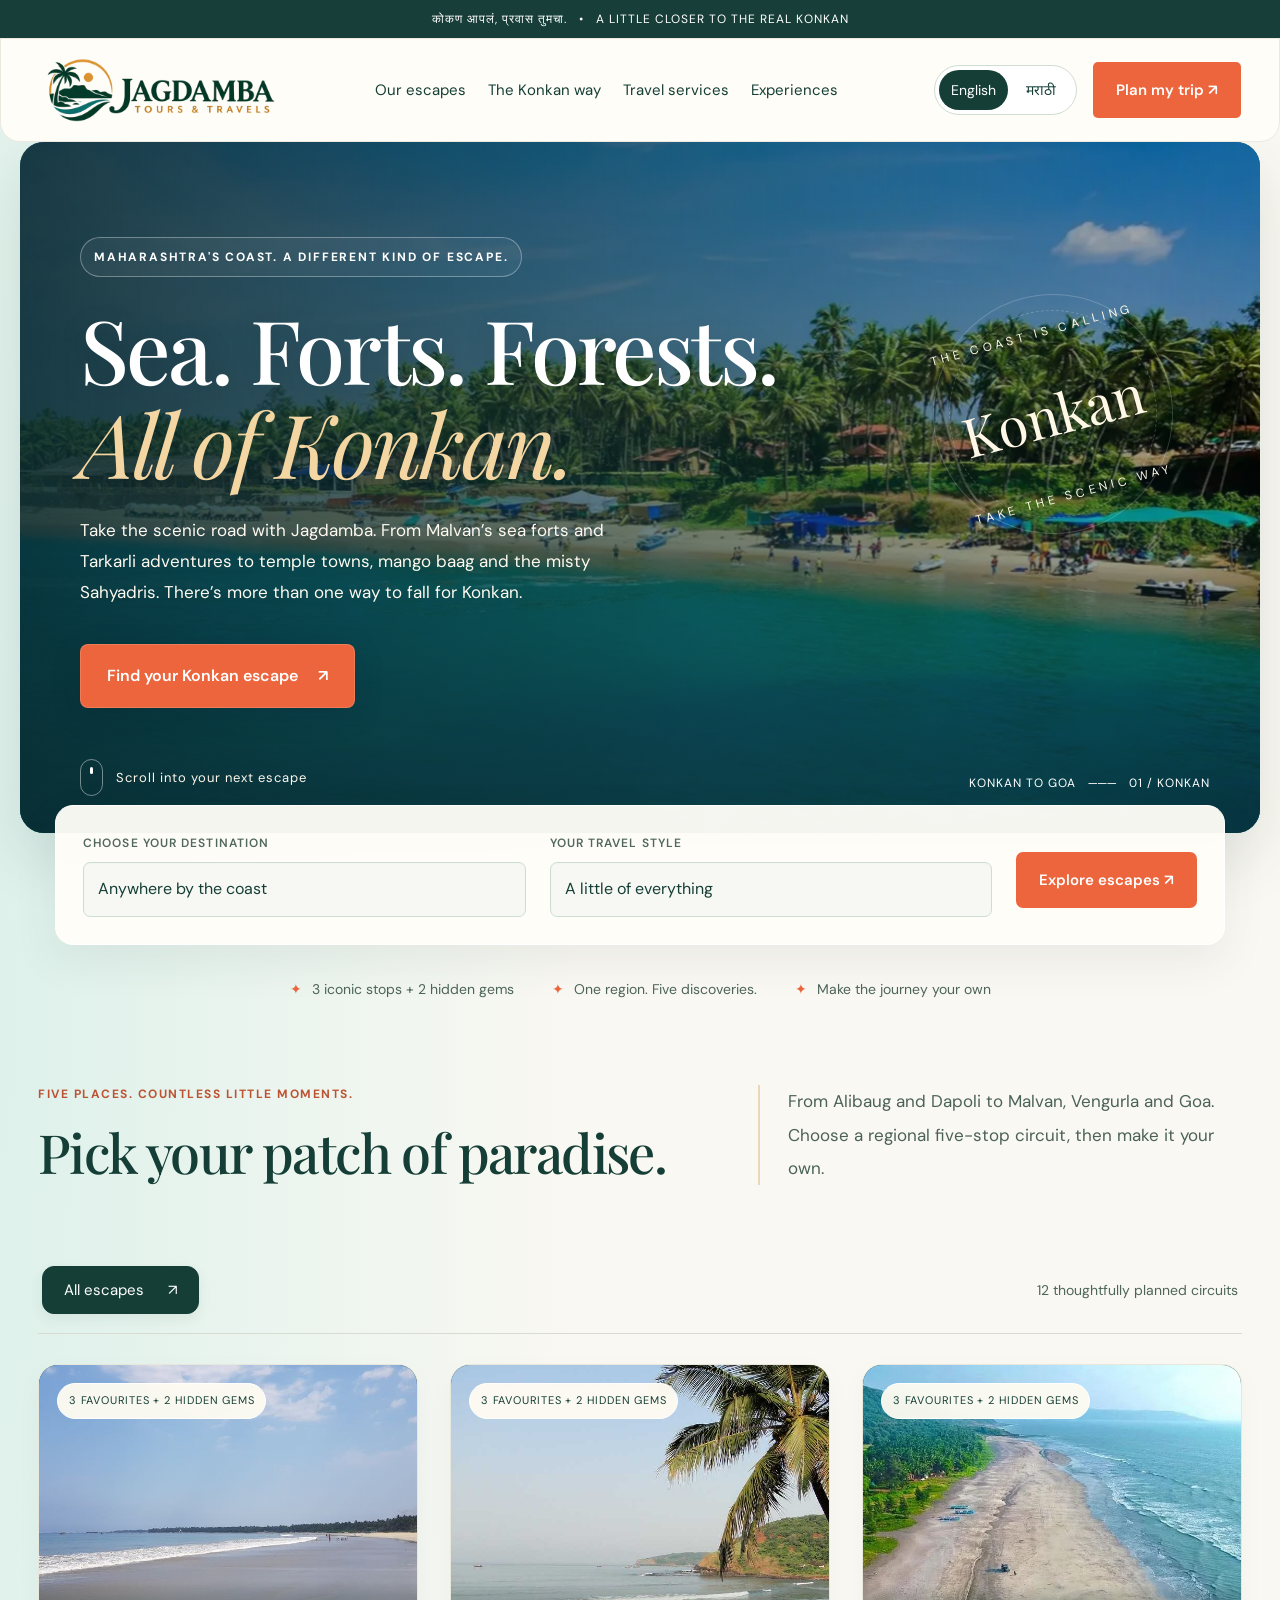
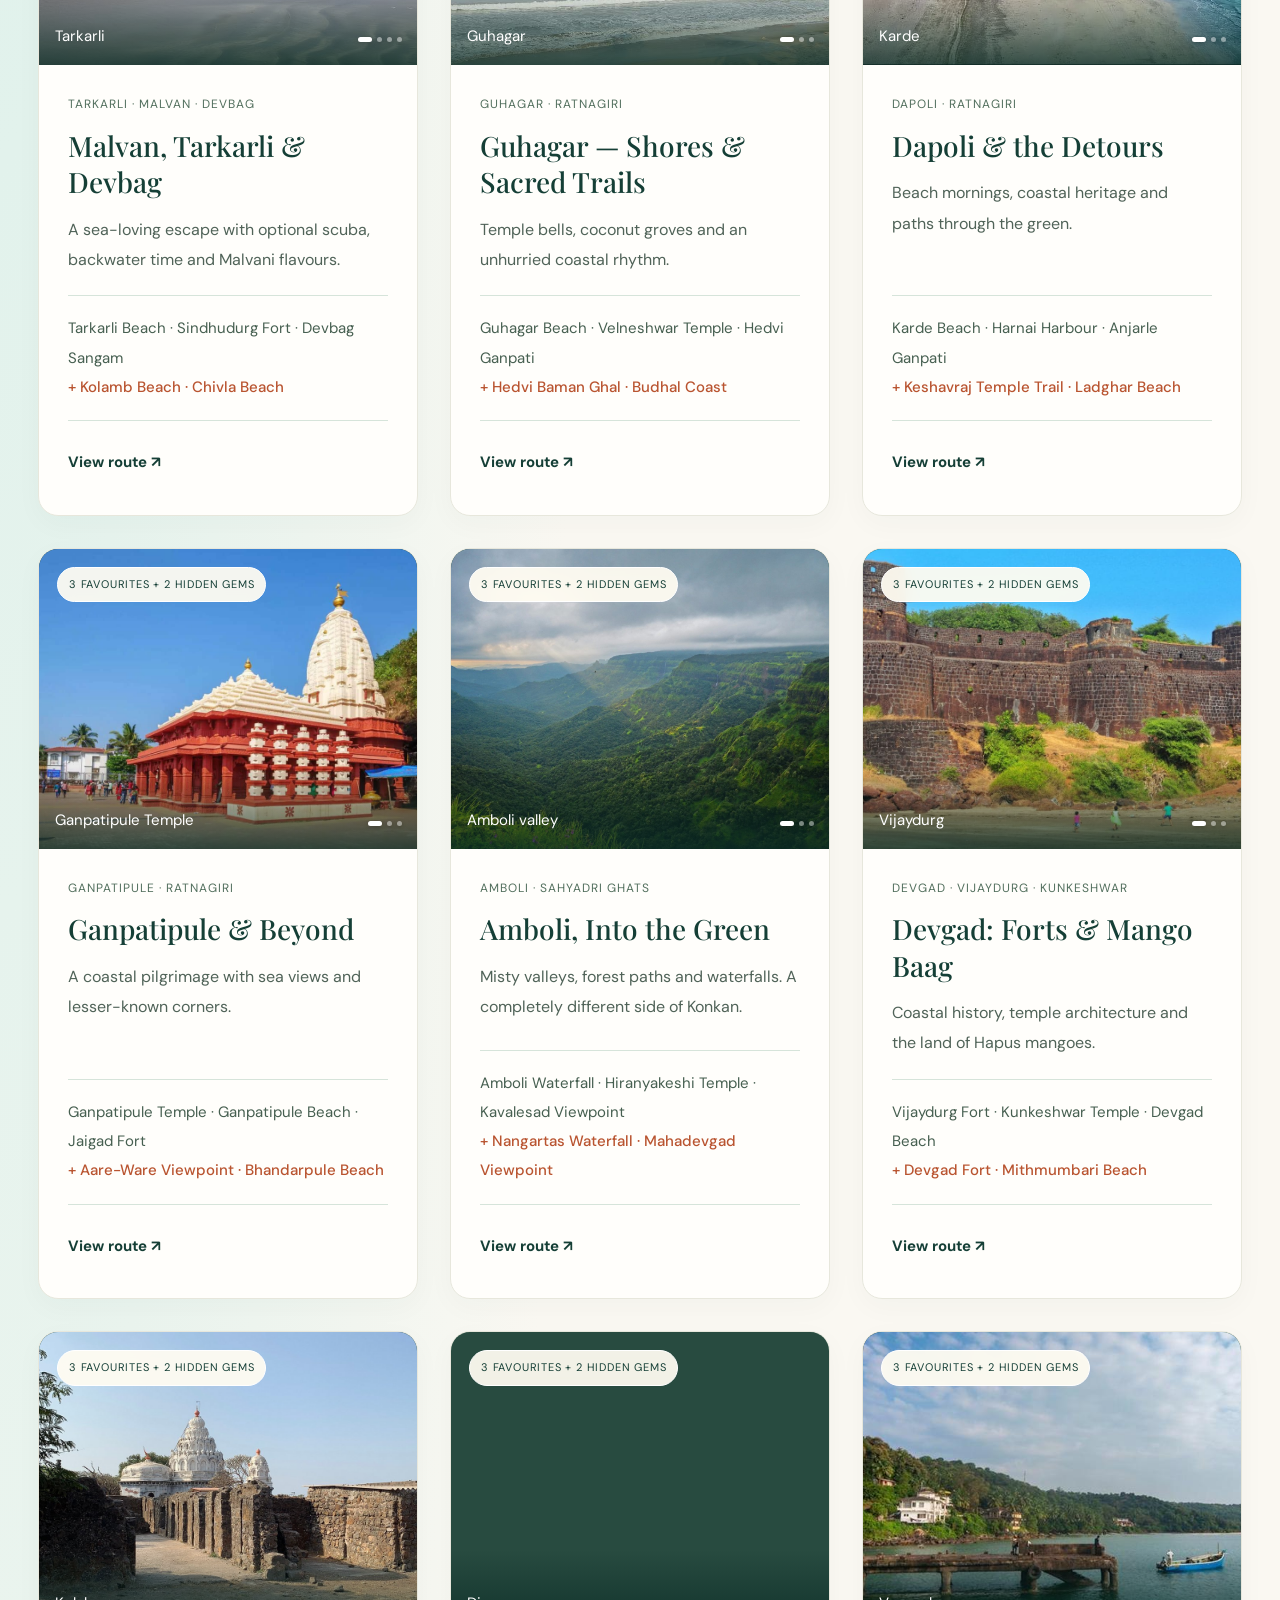
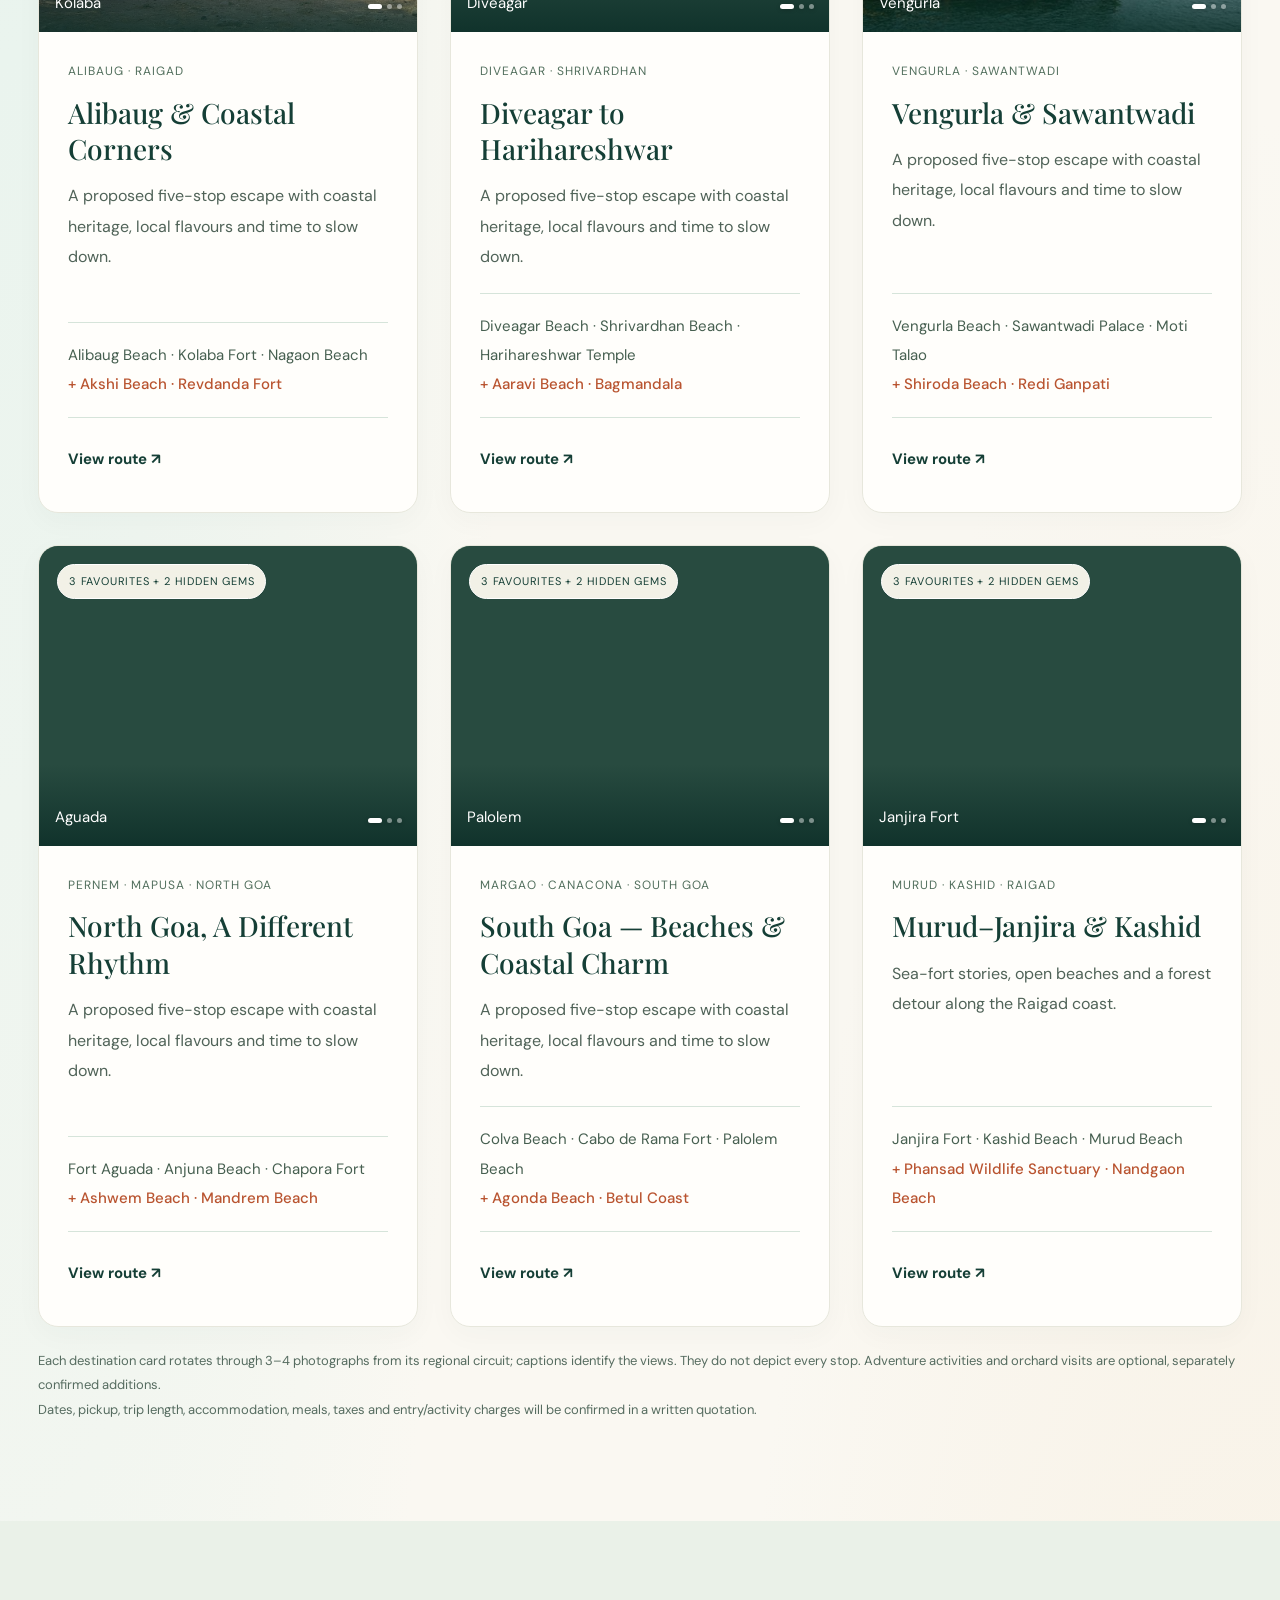
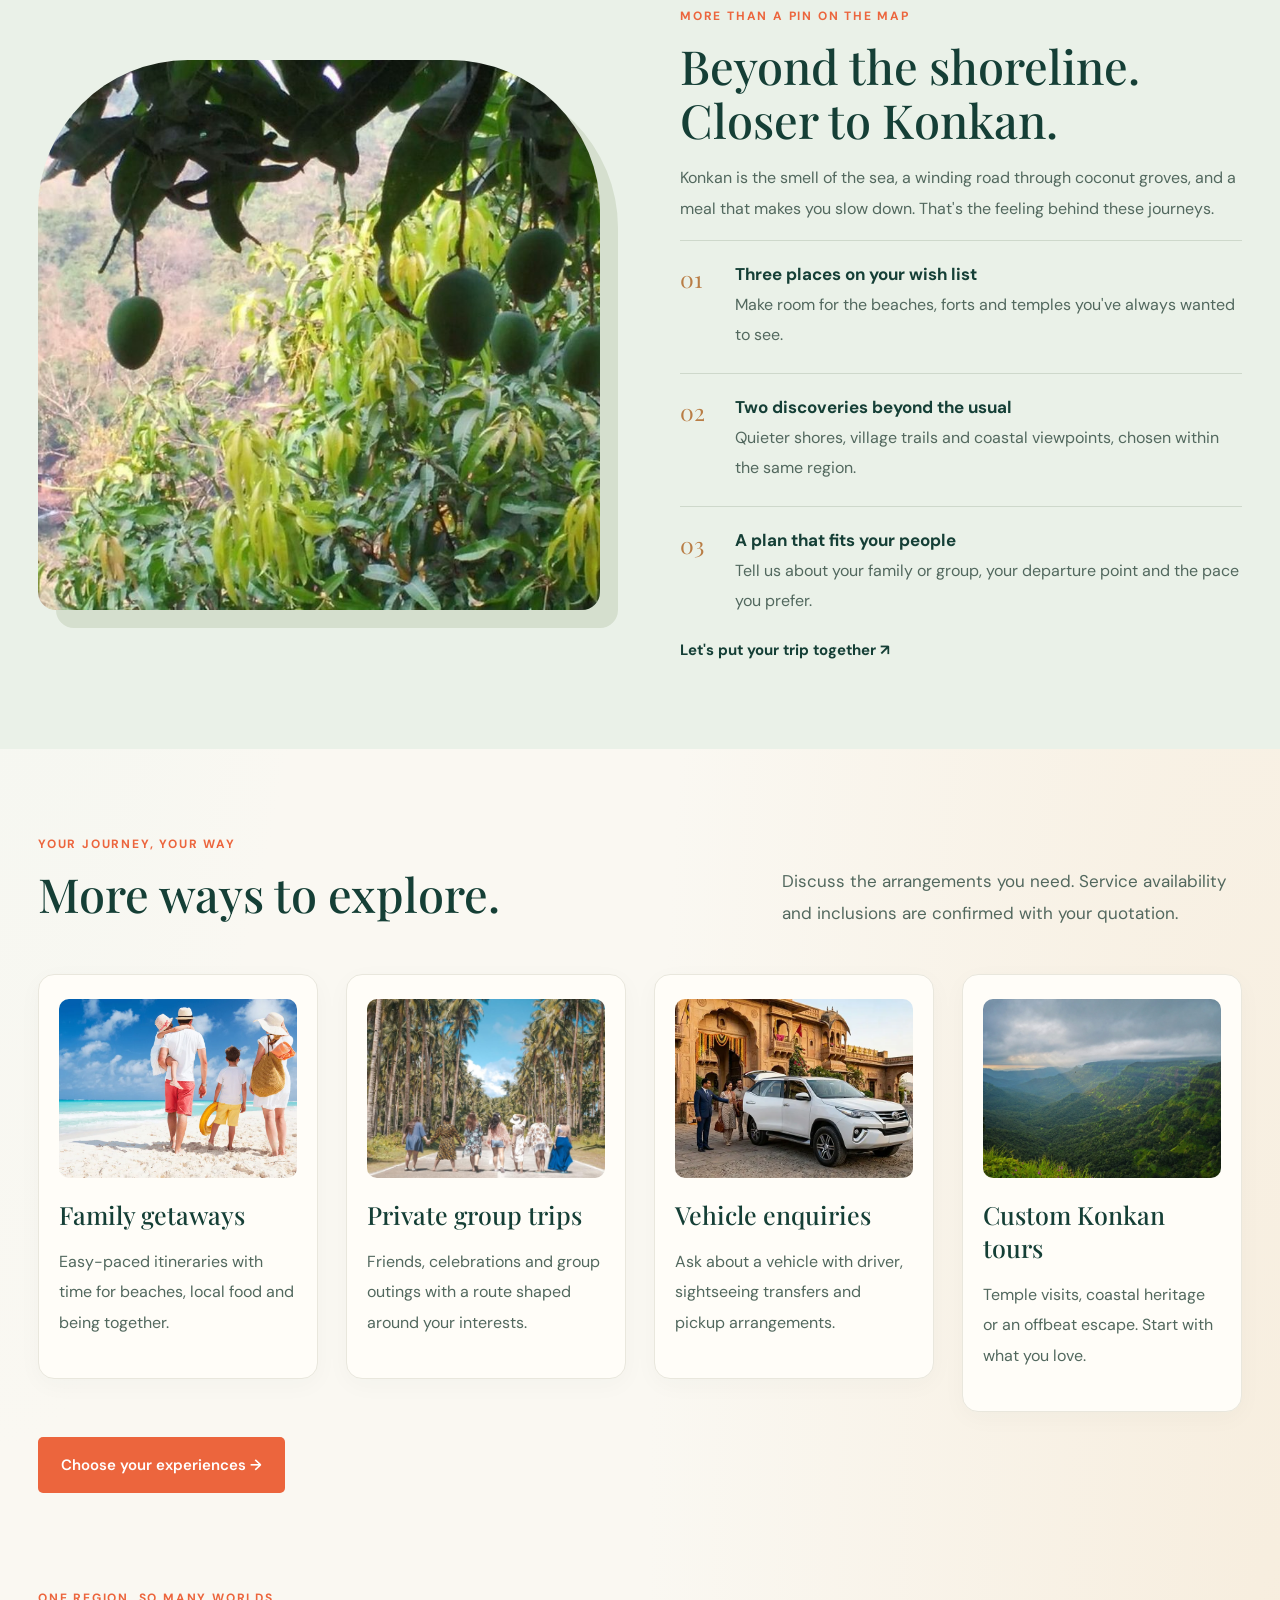
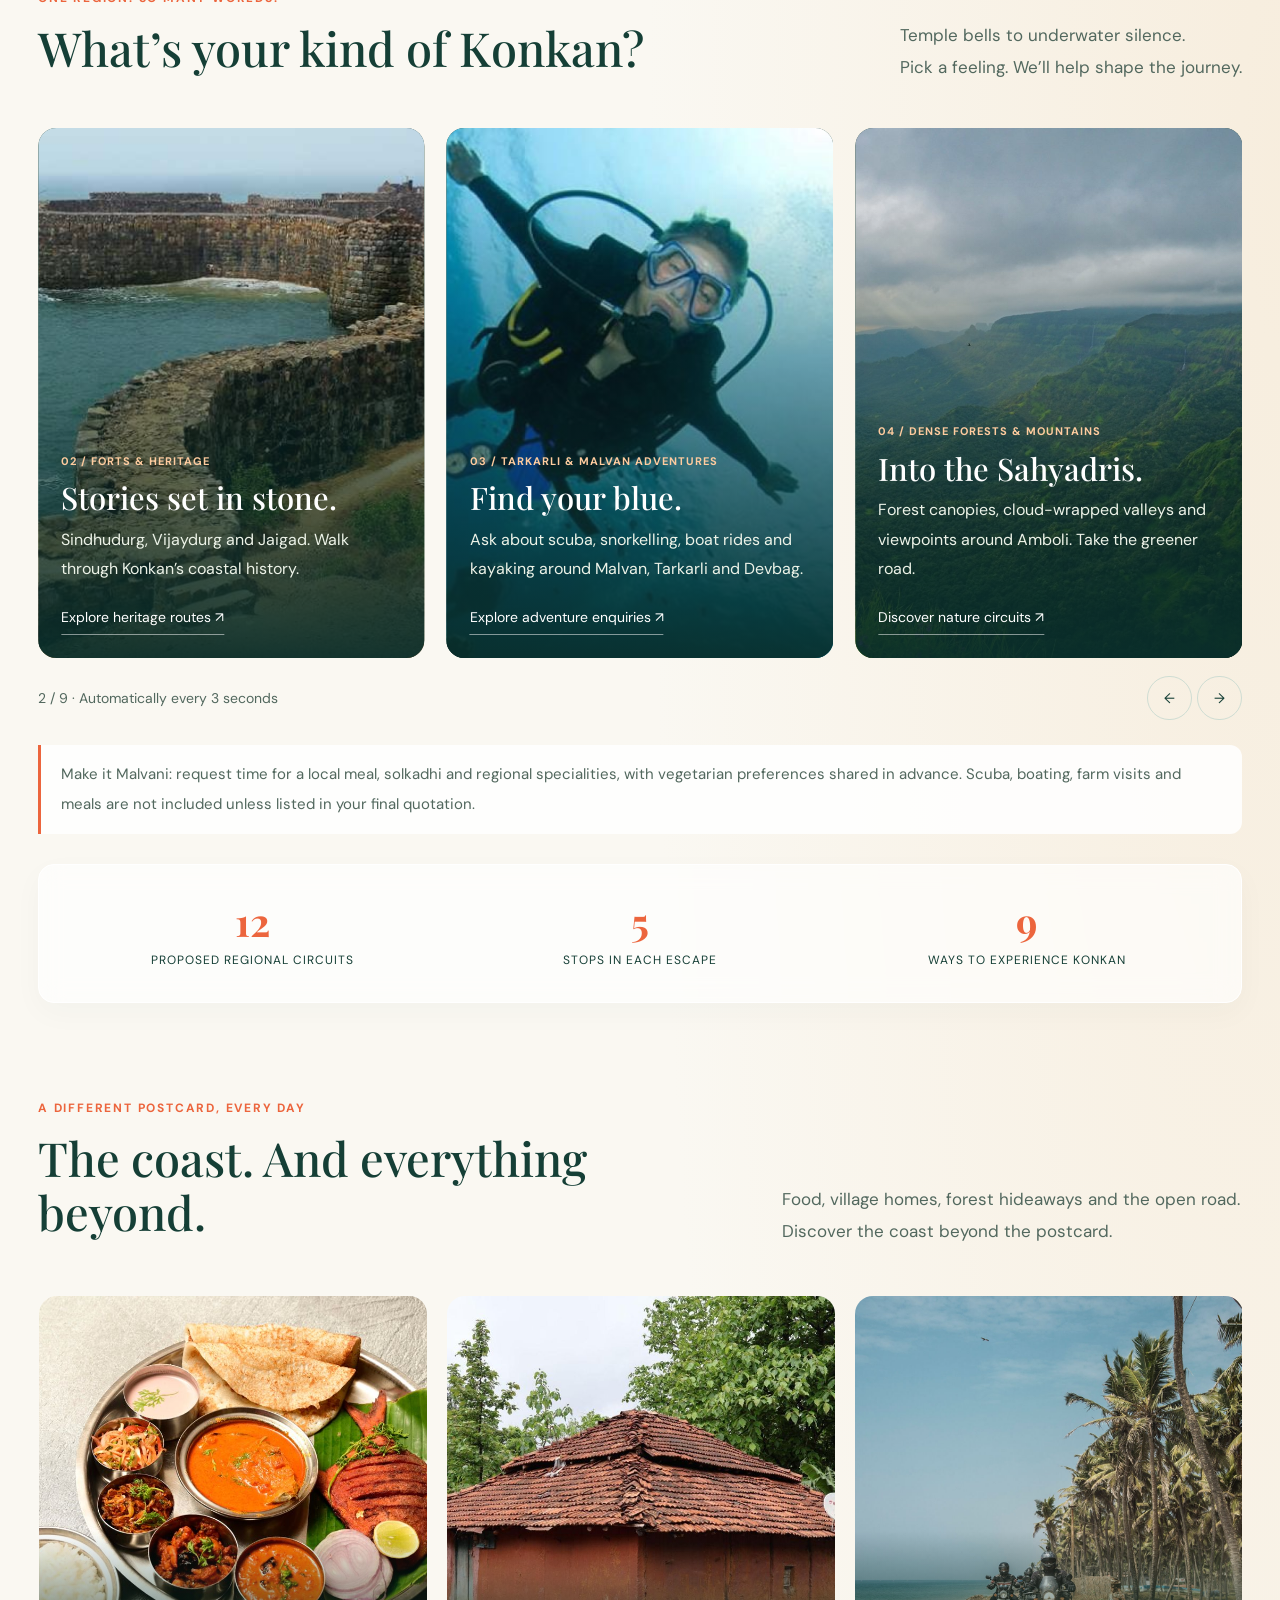
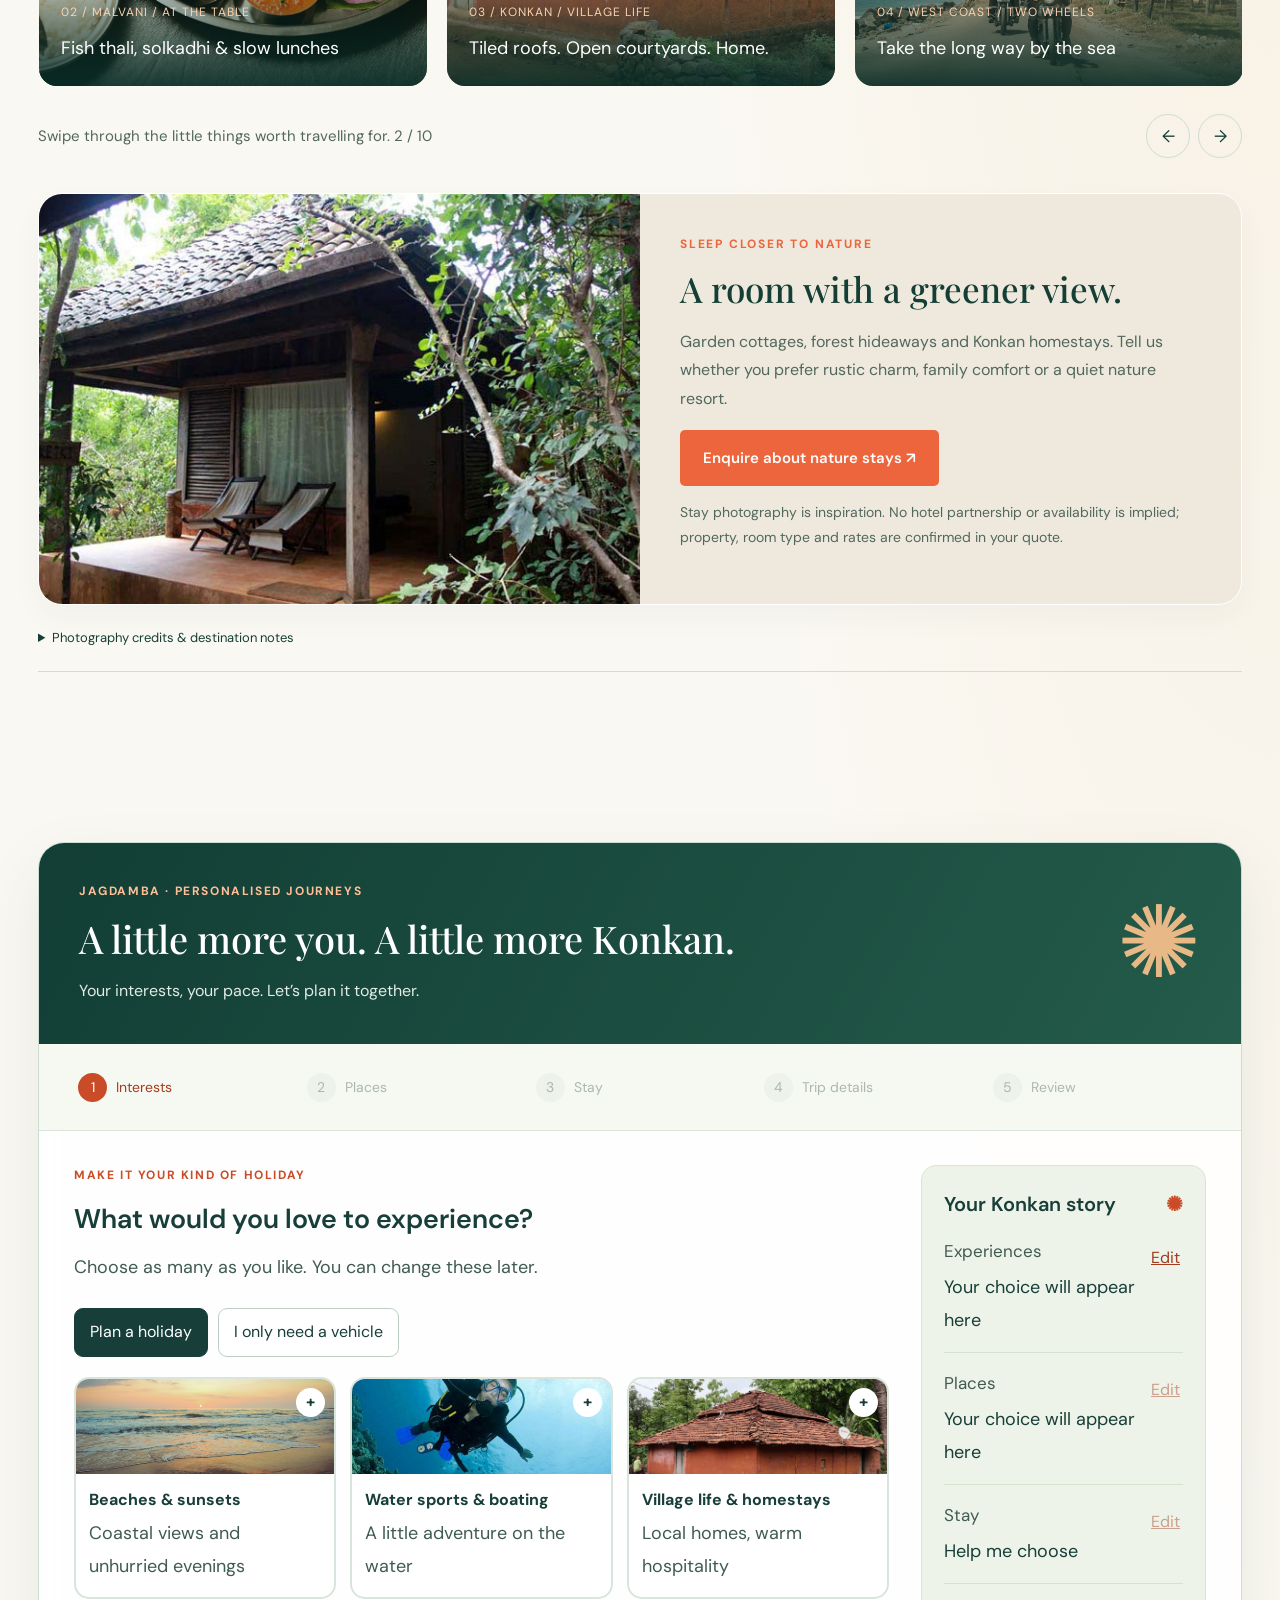
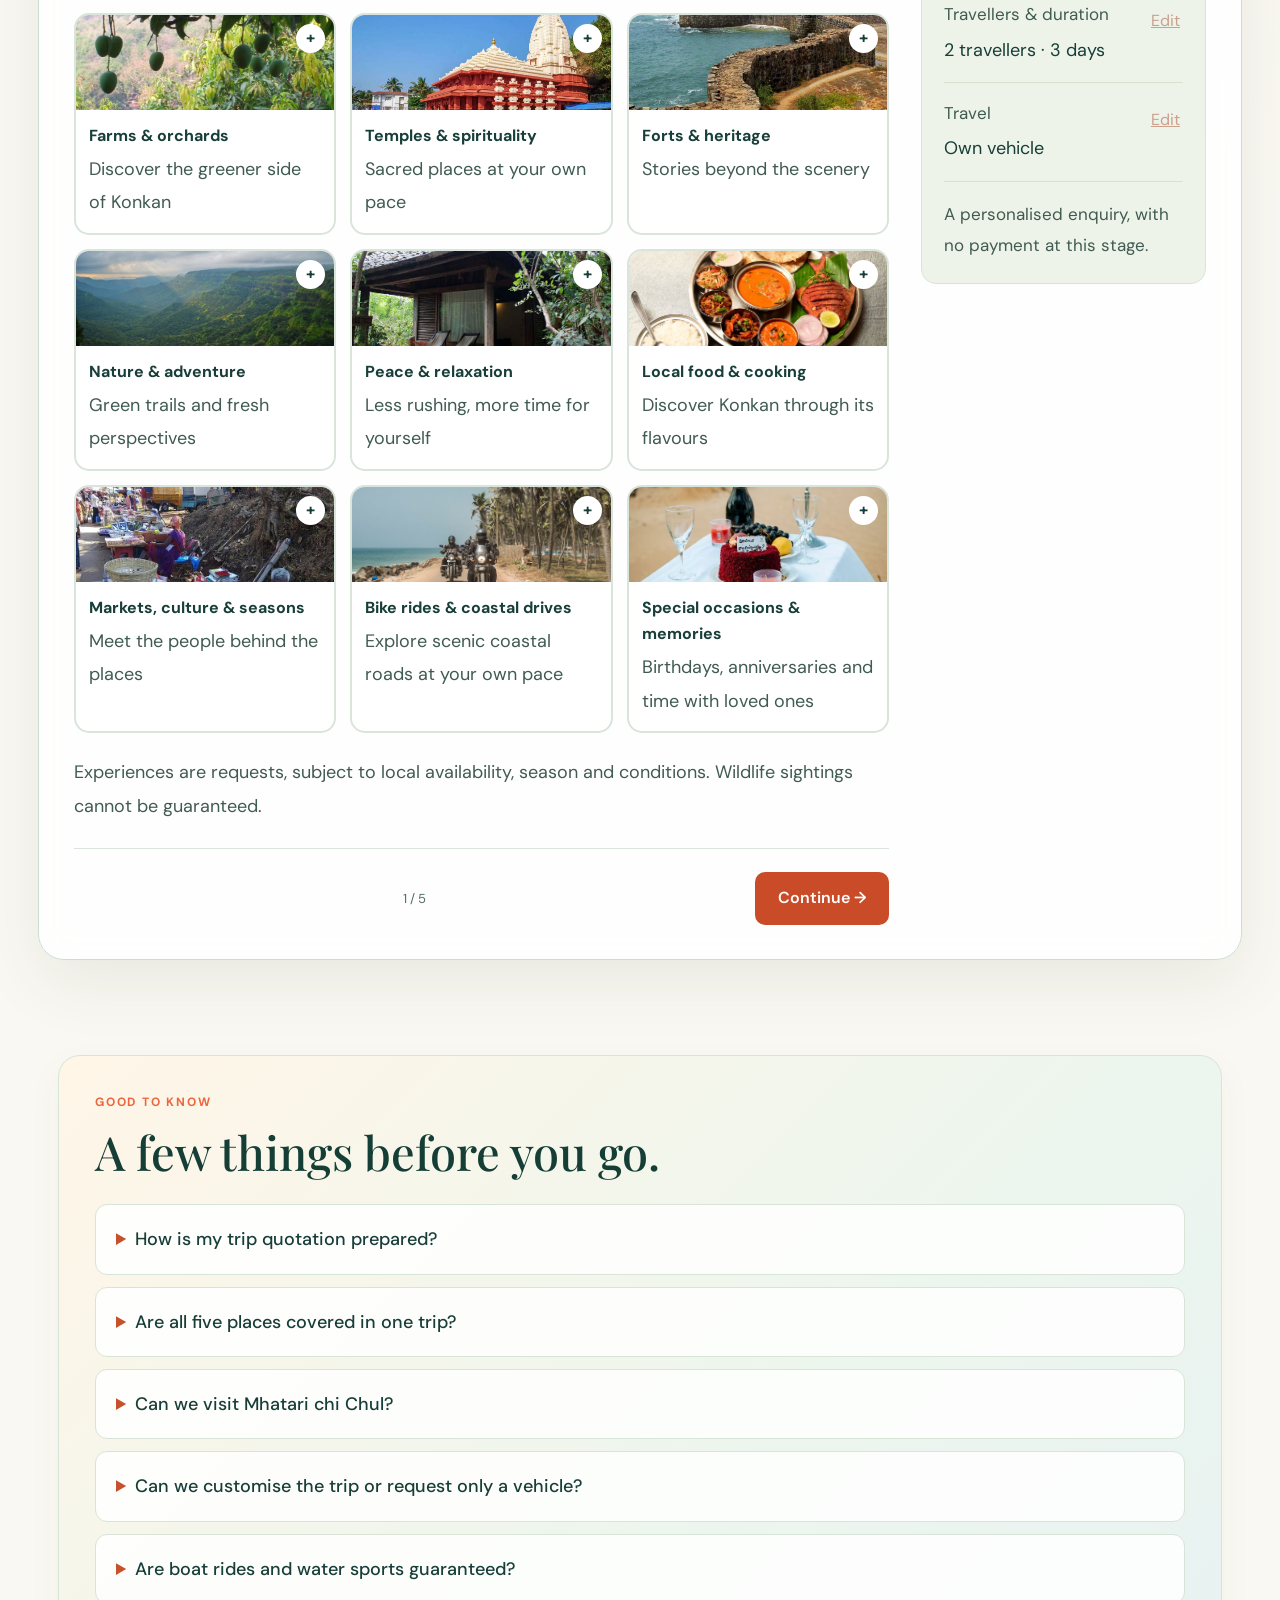
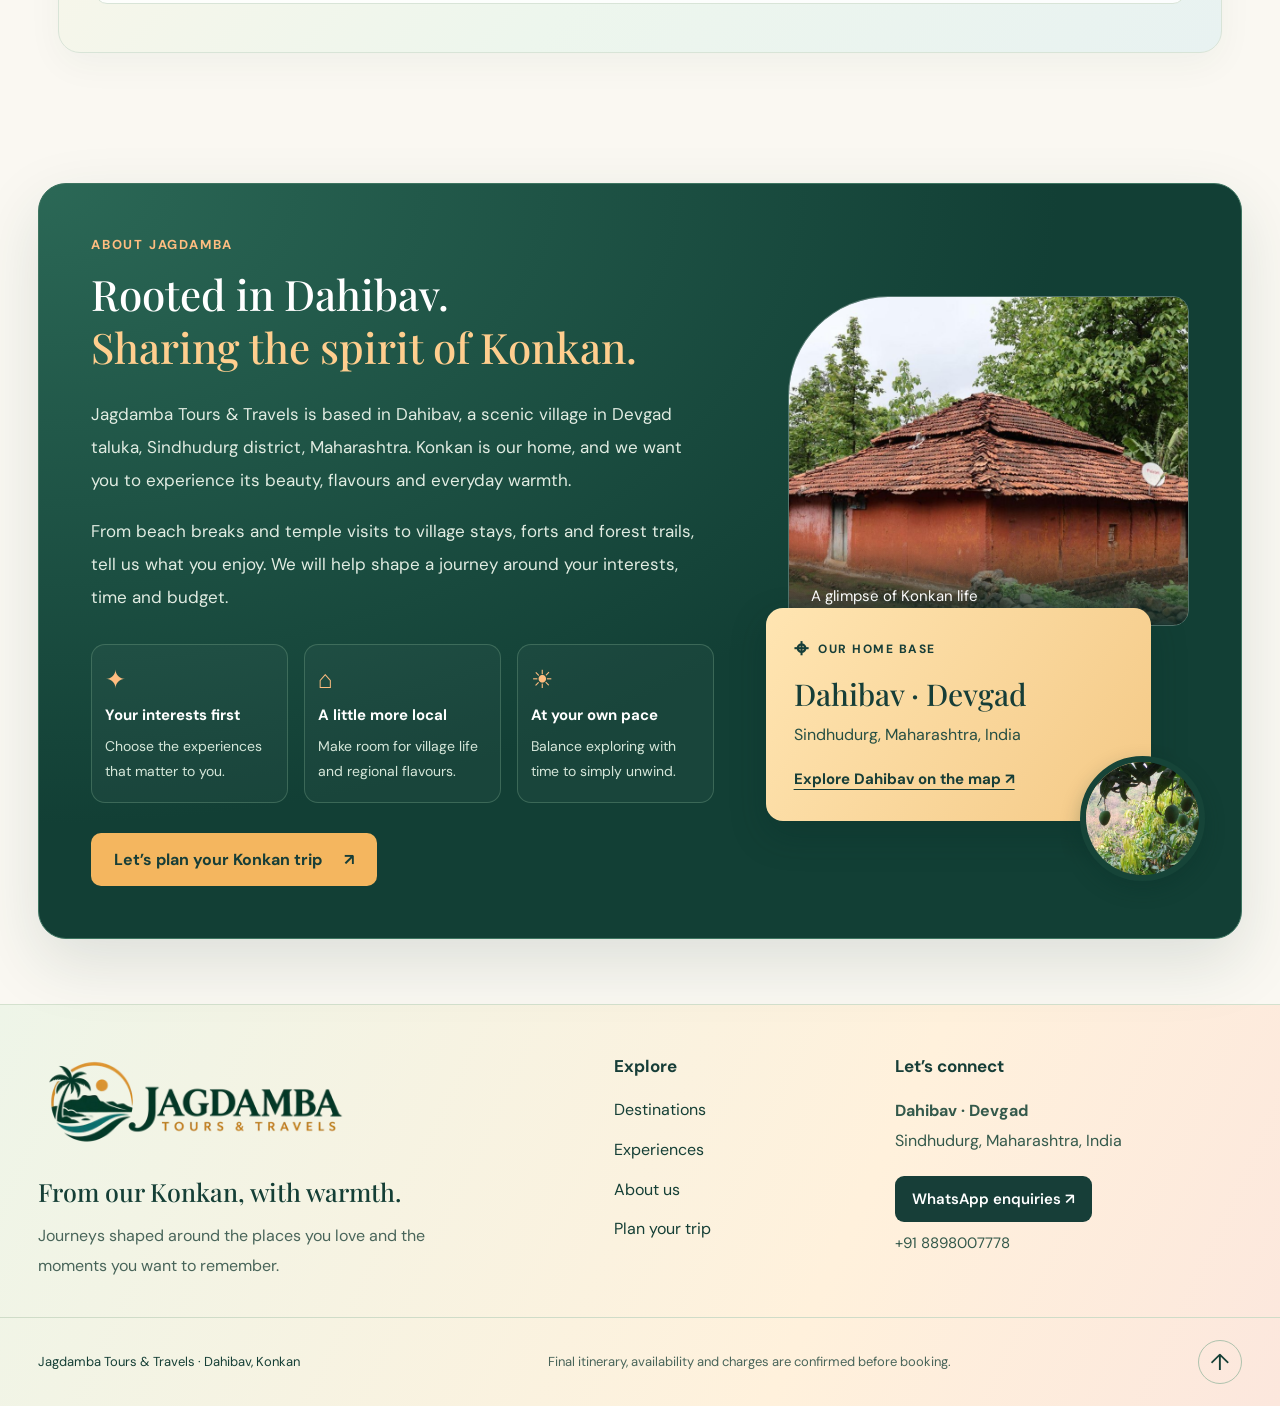
==== commit c9aaab3c: "Refresh mobile two-column destination design" ====
--- a/index.html
+++ b/index.html
@@ -15,7 +15,7 @@
 /* Destination finder without a price panel. */
 @media(min-width:901px){.finder{grid-template-columns:minmax(0,1fr) minmax(0,1fr) auto}}
 @media(max-width:900px){.finder>.btn{grid-column:1/-1}}
-</style><link rel="stylesheet" href="https://fonts.googleapis.com/css2?family=Noto+Sans+Devanagari:wght@400;500;600;700&display=swap"><link rel="stylesheet" href="assets/language.css"><link rel="stylesheet" href="assets/premium.css?v=light-coast-2"><script src="assets/language-preference.js"></script><link rel="canonical" href="https://sandesh651.github.io/jagdamba-tours-travels/"><link rel="alternate" hreflang="en" href="https://sandesh651.github.io/jagdamba-tours-travels/"><link rel="alternate" hreflang="mr" href="https://sandesh651.github.io/jagdamba-tours-travels/mr.html"><link rel="alternate" hreflang="x-default" href="https://sandesh651.github.io/jagdamba-tours-travels/"><link rel="stylesheet" href="assets/trip-planner.css?v=3"><link rel="stylesheet" href="assets/brand.css"><link rel="stylesheet" href="assets/about.css?v=1"><link rel="preload" as="image" href="assets/hero-coast.webp" fetchpriority="high"><style>.hero>img{animation:none!important}.hero{box-shadow:0 12px 32px #173e3814}.finder,.packages-intro{backdrop-filter:none;-webkit-backdrop-filter:none}</style><link rel="stylesheet" href="assets/phone-readable.css?v=1"><link rel="stylesheet" href="assets/cinematic.css?v=1"></head><body><div class="scroll-progress" aria-hidden="true"></div><div class="top">कोकण आपलं, प्रवास तुमचा. &nbsp; • &nbsp; A LITTLE CLOSER TO THE REAL KONKAN</div><header class="wrap nav"><a class="brand" href="#"><img class="brand-logo" src="assets/jagdamba-logo.webp" width="2172" height="724" alt="JAGDAMBA TOURS &amp; TRAVELS"></a><nav class="navlinks"><a href="#packages">Our escapes</a><a href="#why">The Konkan way</a><a href="#services">Travel services</a><a href="#experiences">Experiences</a></nav><div class="nav-actions"><div class="language-switch" role="group" aria-label="Language / भाषा"><a href="index.html?lang=en" hreflang="en" lang="en" data-language="en">English</a><a href="mr.html?lang=mr" hreflang="mr" lang="mr" data-language="mr">मराठी</a></div><a class="btn" href="#plan">Plan my trip ↗</a></div></header>
+</style><link rel="stylesheet" href="https://fonts.googleapis.com/css2?family=Noto+Sans+Devanagari:wght@400;500;600;700&display=swap"><link rel="stylesheet" href="assets/language.css"><link rel="stylesheet" href="assets/premium.css?v=light-coast-2"><script src="assets/language-preference.js"></script><link rel="canonical" href="https://sandesh651.github.io/jagdamba-tours-travels/"><link rel="alternate" hreflang="en" href="https://sandesh651.github.io/jagdamba-tours-travels/"><link rel="alternate" hreflang="mr" href="https://sandesh651.github.io/jagdamba-tours-travels/mr.html"><link rel="alternate" hreflang="x-default" href="https://sandesh651.github.io/jagdamba-tours-travels/"><link rel="stylesheet" href="assets/trip-planner.css?v=3"><link rel="stylesheet" href="assets/brand.css"><link rel="stylesheet" href="assets/about.css?v=1"><link rel="preload" as="image" href="assets/hero-coast.webp" fetchpriority="high"><style>.hero>img{animation:none!important}.hero{box-shadow:0 12px 32px #173e3814}.finder,.packages-intro{backdrop-filter:none;-webkit-backdrop-filter:none}</style><link rel="stylesheet" href="assets/phone-readable.css?v=1"><link rel="stylesheet" href="assets/cinematic.css?v=2"></head><body><div class="scroll-progress" aria-hidden="true"></div><div class="top">कोकण आपलं, प्रवास तुमचा. &nbsp; • &nbsp; A LITTLE CLOSER TO THE REAL KONKAN</div><header class="wrap nav"><a class="brand" href="#"><img class="brand-logo" src="assets/jagdamba-logo.webp" width="2172" height="724" alt="JAGDAMBA TOURS &amp; TRAVELS"></a><nav class="navlinks"><a href="#packages">Our escapes</a><a href="#why">The Konkan way</a><a href="#services">Travel services</a><a href="#experiences">Experiences</a></nav><div class="nav-actions"><div class="language-switch" role="group" aria-label="Language / भाषा"><a href="index.html?lang=en" hreflang="en" lang="en" data-language="en">English</a><a href="mr.html?lang=mr" hreflang="mr" lang="mr" data-language="mr">मराठी</a></div><a class="btn" href="#plan">Plan my trip ↗</a></div></header>
 <main><div class="sea-opening"><div class="hero"><img src="assets/hero-coast.webp" loading="eager" fetchpriority="high" decoding="async" alt="Illustrative Indian coastal landscape" onerror="this.src='assets/india-coast.jpg';this.alt='Illustrative Indian coastal landscape'"><div class="herotext"><div class="eyebrow">Maharashtra's coast. A different kind of escape.</div><h1>Sea. Forts. Forests.<br><em>All of Konkan.</em></h1><p>Take the scenic road with Jagdamba. From Malvan’s sea forts and Tarkarli adventures to temple towns, mango baag and the misty Sahyadris. There’s more than one way to fall for Konkan.</p><a class="btn" href="#packages">Find your Konkan escape <span>↗</span></a></div><div class="herofoot">KONKAN TO GOA &nbsp; ─── &nbsp; 01 / KONKAN</div></div></div>
 <div class="finder"><div><label for="region">Choose your destination</label><select id="region"><option value="all">Anywhere by the coast</option><option value="south">Malvan & Sindhudurg</option><option value="central">Guhagar & Ratnagiri</option><option value="north">Dapoli & around</option><option value="ghats">Amboli & the ghats</option><option value="goa">Goa & coastal detours</option></select></div><div><label for="mood">Your travel style</label><select id="mood"><option value="all">A little of everything</option><option value="beach">Beaches & sunsets</option><option value="culture">Temples & culture</option><option value="quiet">Quiet & offbeat</option><option value="adventure">Scuba & water adventures</option><option value="nature">Forests, ghats & baag</option></select></div><button class="btn" id="find">Explore escapes ↗</button></div><div class="introbar"><span>3 iconic stops + 2 hidden gems</span><span>One region. Five discoveries.</span><span>Make the journey your own</span></div>
 <section id="packages"><div class="wrap"><div class="heading packages-intro"><div class="packages-title"><div class="eyebrow orange">FIVE PLACES. COUNTLESS LITTLE MOMENTS.</div><h2>Pick your patch of paradise.</h2></div><p class="packages-summary">From Alibaug and Dapoli to Malvan, Vengurla and Goa. Choose a regional five-stop circuit, then make it your own.</p></div><div class="filters escapes-toolbar" role="group" aria-label="Browse escapes"><button class="chip active" data-filter="all">All escapes <span aria-hidden="true">↗</span></button><span class="escapes-total">12 thoughtfully planned circuits</span></div><div class="cards" id="cards"></div><p id="empty" hidden>No matching circuits yet. Try another region or travel mood.</p><p class="notice">Each destination card rotates through 3–4 photographs from its regional circuit; captions identify the views. They do not depict every stop. Adventure activities and orchard visits are optional, separately confirmed additions.<br>Dates, pickup, trip length, accommodation, meals, taxes and entry/activity charges will be confirmed in a written quotation.</p></div></section>
--- a/assets/cinematic.css
+++ b/assets/cinematic.css
@@ -21,3 +21,28 @@
 @media(max-width:1050px){.cinema-orbit{display:none}.hero h1{letter-spacing:-1.2px}.cinema-scroll{left:35px}}
 @media(max-width:700px),(pointer:coarse) and (max-device-width:700px){html body .hero{border-radius:22px}.hero>img{object-position:62% center}.hero:after{background:linear-gradient(90deg,#082f36c9,#082f364d),linear-gradient(0deg,#092f37a8,transparent)}html body .hero h1{letter-spacing:-1px;line-height:1.12}html[lang=mr] body .hero h1{letter-spacing:0;line-height:1.45}.cinema-scroll,.cinema-orbit{display:none}html body .packages-intro{padding:12px 0 22px}html body .packages-title h2{line-height:1.3}html[lang=mr] body .packages-title h2{line-height:1.6}.storyimg{box-shadow:8px 8px 0 #d5dfce}.cardpic .badge{max-width:calc(100% - 36px)}.service:hover,.card:hover{transform:none}.finder{box-shadow:0 10px 30px #21443b10}}
 @media(prefers-reduced-motion:reduce){.cinema-scroll i:after{animation:none}.hero>img{transform:none!important;transition:none}.card,.service{transition:none}}
+
+/* Two-column phone destinations with tactile depth and readable text.
+   vw values also compensate for phones using a desktop-width viewport. */
+@media(max-width:700px),(pointer:coarse) and (max-device-width:700px){
+ html body #packages>.wrap{padding-inline:clamp(12px,3vw,30px)}
+ html body #packages .cards{grid-template-columns:repeat(2,minmax(0,1fr))!important;gap:clamp(18px,4.5vw,45px) clamp(12px,3vw,30px);align-items:stretch;perspective:1200px}
+ html body #packages .card{min-width:0;overflow:hidden;border-radius:clamp(14px,3.5vw,35px);border:1px solid #fff;background:linear-gradient(145deg,#fffefa,#f4f7ef);box-shadow:0 2px 0 #d5dfd3,0 5px 0 -1px #e1e7db,0 12px 22px -10px #173e3850;transform:translateZ(0);transition:transform .25s ease,box-shadow .25s ease}
+ html body #packages .card:active{transform:translateY(3px) rotateX(1deg);box-shadow:0 1px 0 #d5dfd3,0 5px 12px -6px #173e3840}
+ html body #packages .cardpic{height:clamp(165px,43vw,430px)}
+ html body #packages .cardbody{padding:clamp(12px,3vw,30px);gap:0}
+ html body #packages .region{font-size:clamp(12px,3.1vw,31px);letter-spacing:.2px;line-height:1.65;overflow-wrap:anywhere}
+ html body #packages .cardbody h3{font-size:clamp(21px,5.3vw,53px);line-height:1.35;margin:clamp(10px,2.5vw,25px) 0;overflow-wrap:normal}
+ html[lang=mr] body #packages .cardbody h3{font-size:clamp(20px,5vw,50px);line-height:1.6}
+ html body #packages .cardbody>p,html body #packages .stops{font-size:clamp(16px,4vw,40px);line-height:1.75;overflow-wrap:break-word}
+ html body #packages .cardbody>p{margin-bottom:clamp(12px,3vw,30px)}
+ html body #packages .stops{padding:clamp(12px,3vw,30px) 0}
+ html body #packages .price{padding-top:clamp(10px,2.5vw,25px);gap:0}
+ html body #packages .price .textbutton{font-size:clamp(16px,4vw,40px);line-height:1.6;min-height:44px;padding:8px 0;white-space:normal}
+ html body #packages .cardpic .badge{font-size:clamp(11px,2.8vw,28px);line-height:1.5;letter-spacing:0;left:clamp(8px,2vw,20px);top:clamp(8px,2vw,20px);max-width:calc(100% - 16px);padding:clamp(5px,1.3vw,13px) clamp(8px,2vw,20px);border-radius:8px}
+ html body #packages .photo-caption{font-size:clamp(14px,3.5vw,35px);line-height:1.5;padding:30px clamp(10px,2.5vw,25px) clamp(24px,6vw,60px);overflow-wrap:break-word}
+ html body #packages .photo-dots{right:auto;left:clamp(10px,2.5vw,25px);bottom:clamp(10px,2.5vw,25px)}
+ html body #packages .photo-dots i{width:clamp(5px,1.3vw,13px);height:clamp(5px,1.3vw,13px)}
+ html body #packages .photo-dots i.active{width:clamp(14px,3.5vw,35px)}
+}
+@media(prefers-reduced-motion:reduce){html body #packages .card{transition:none}html body #packages .card:active{transform:none}}
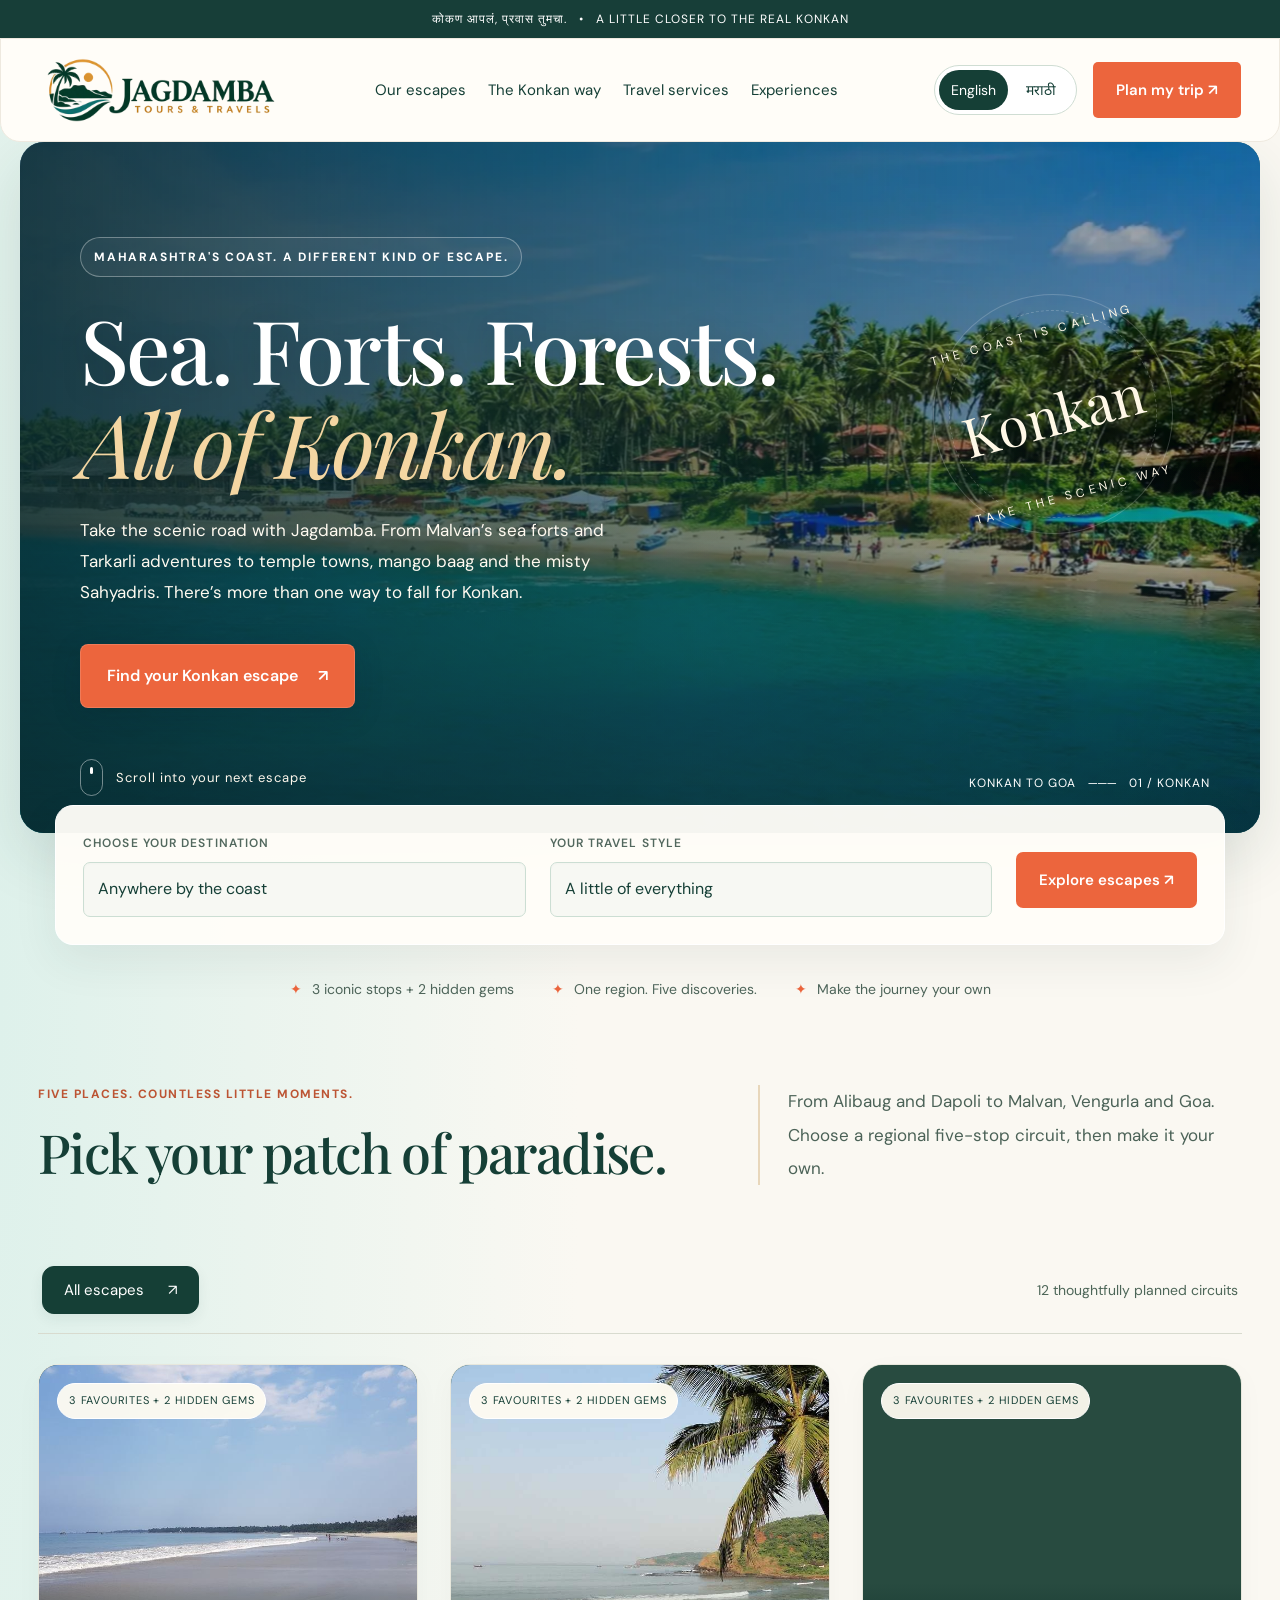
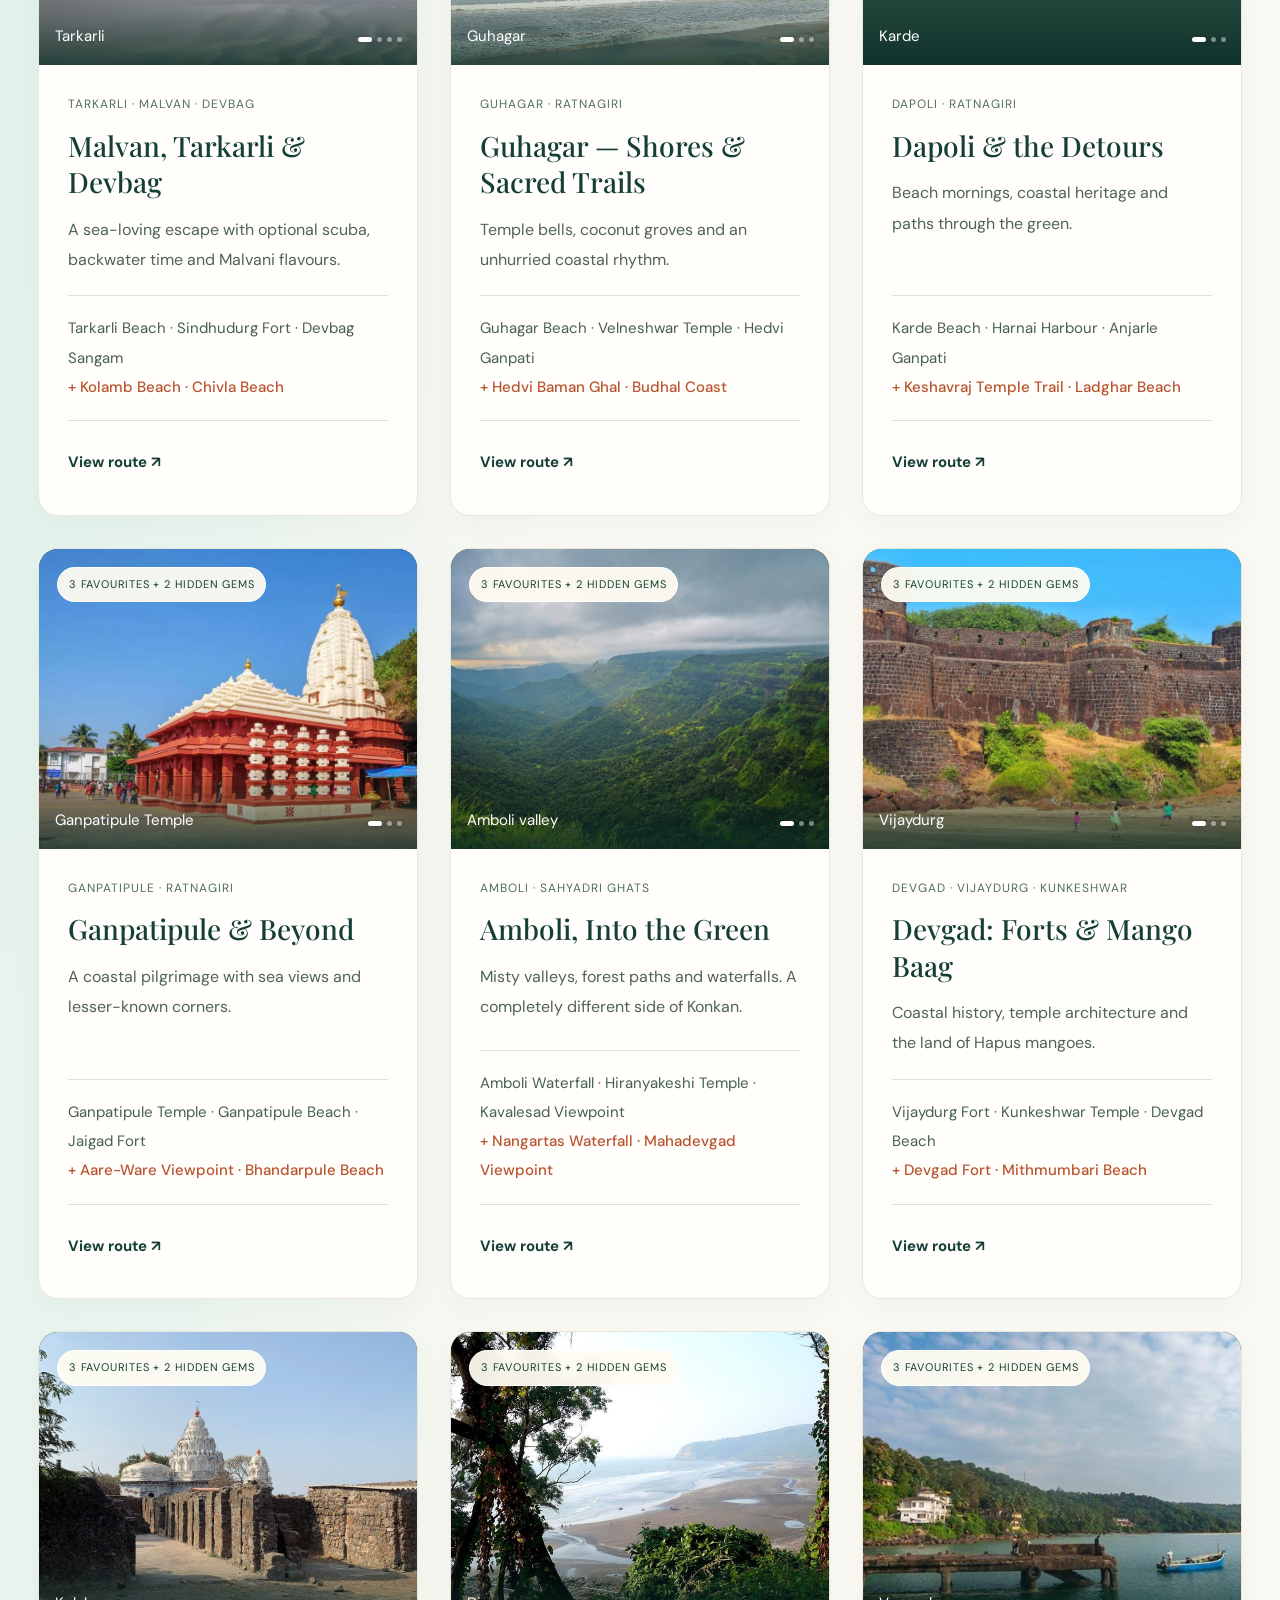
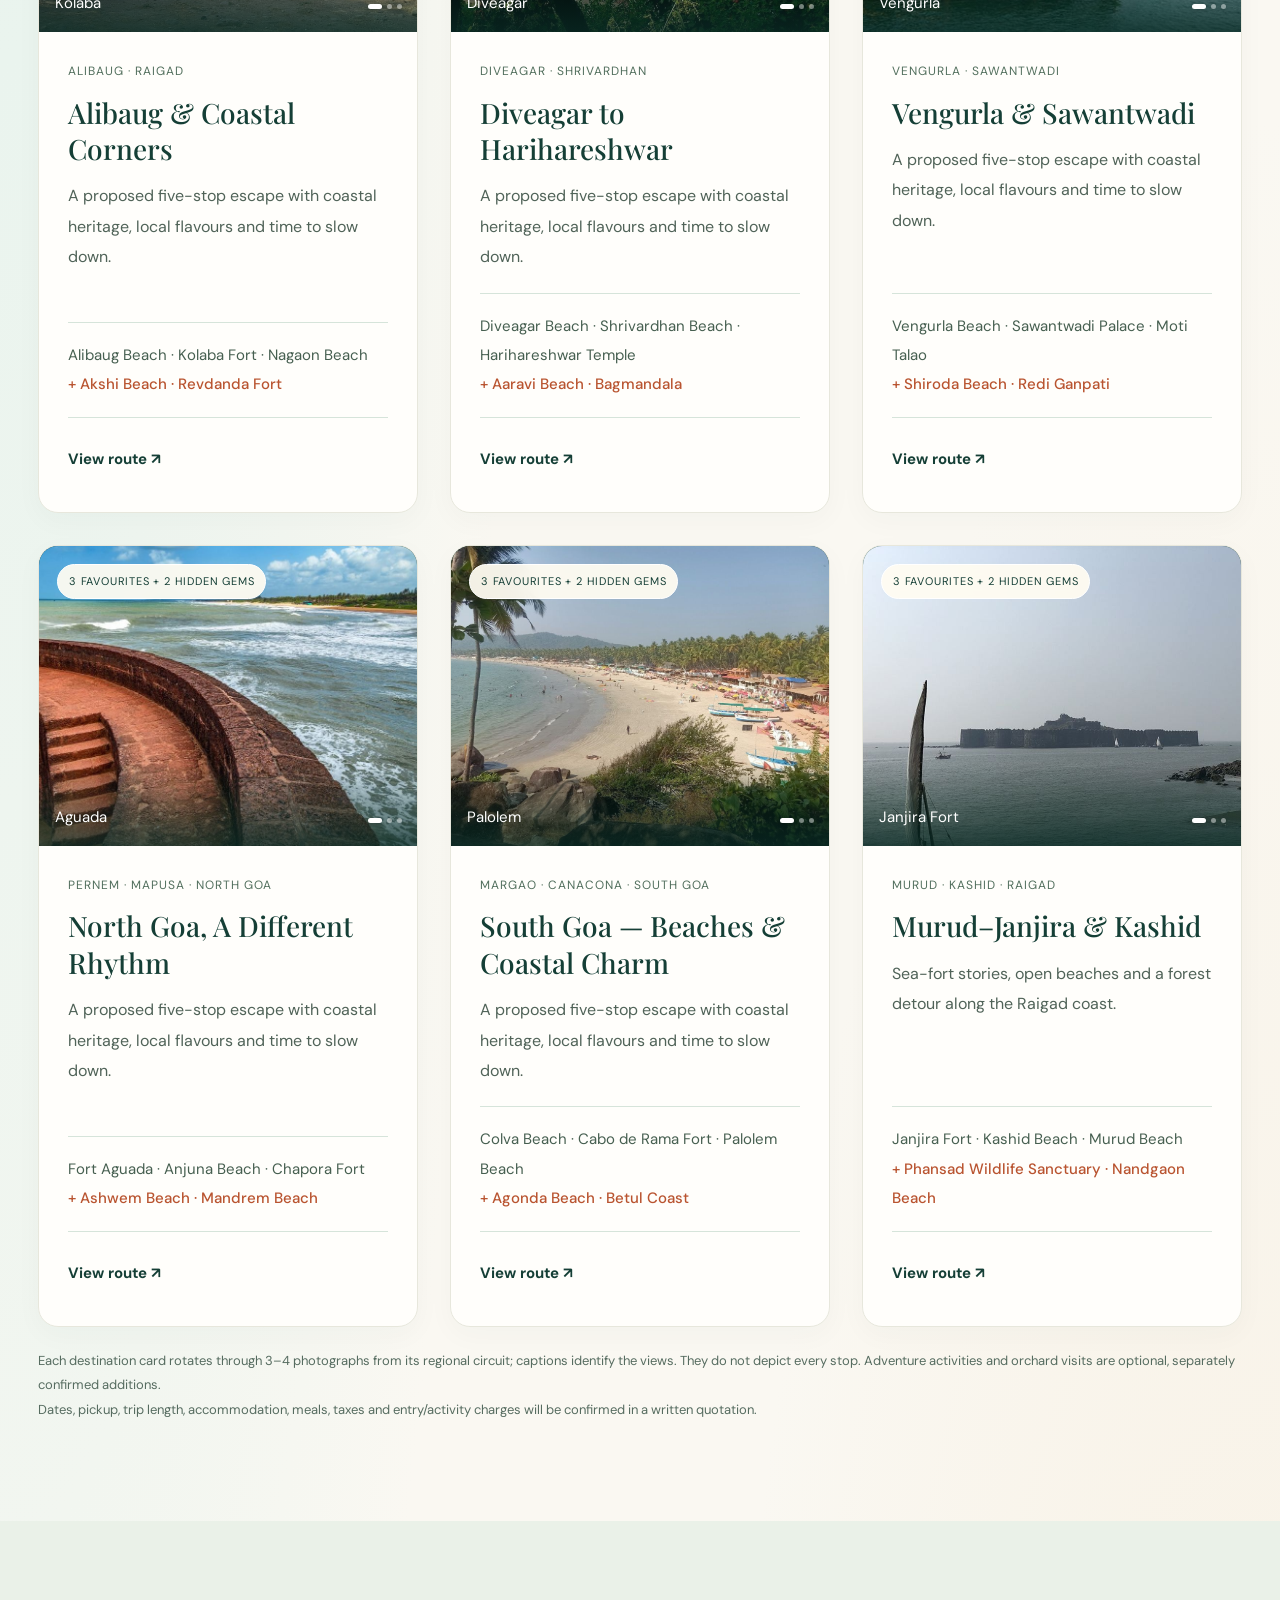
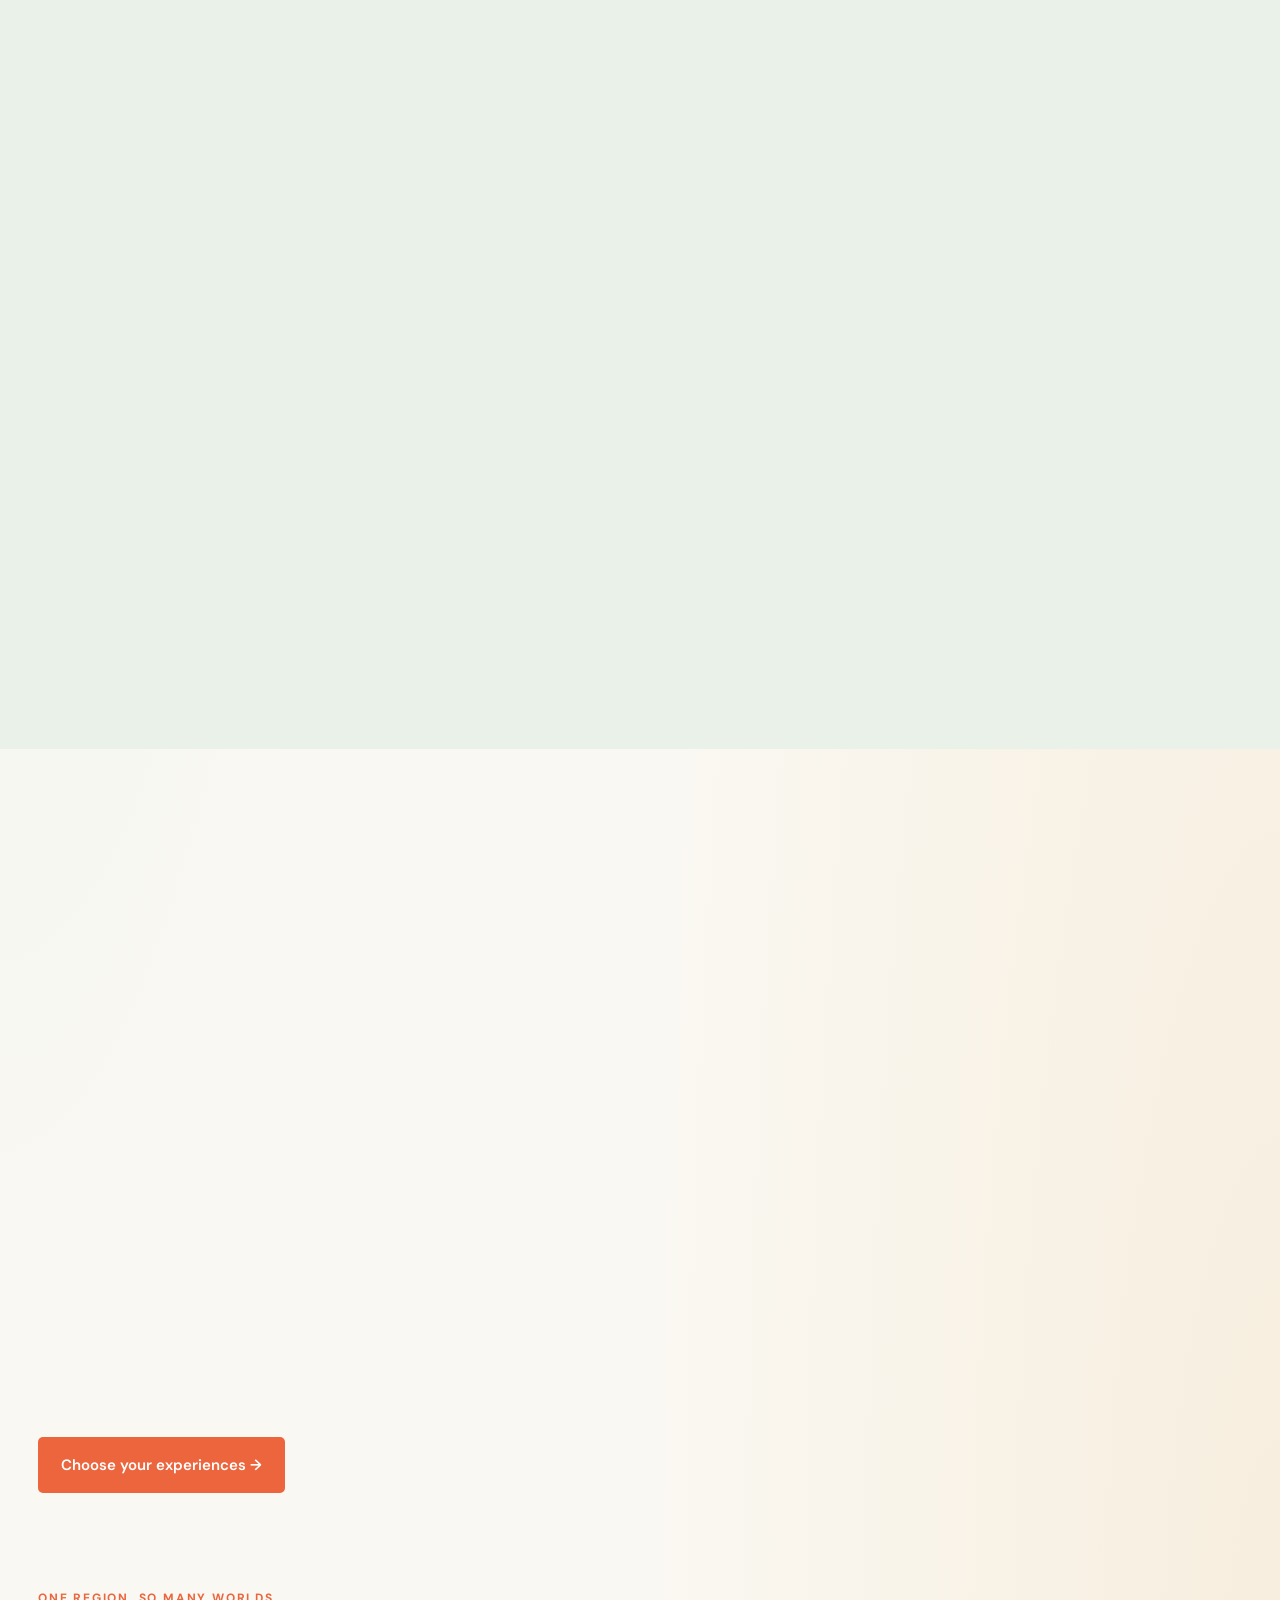
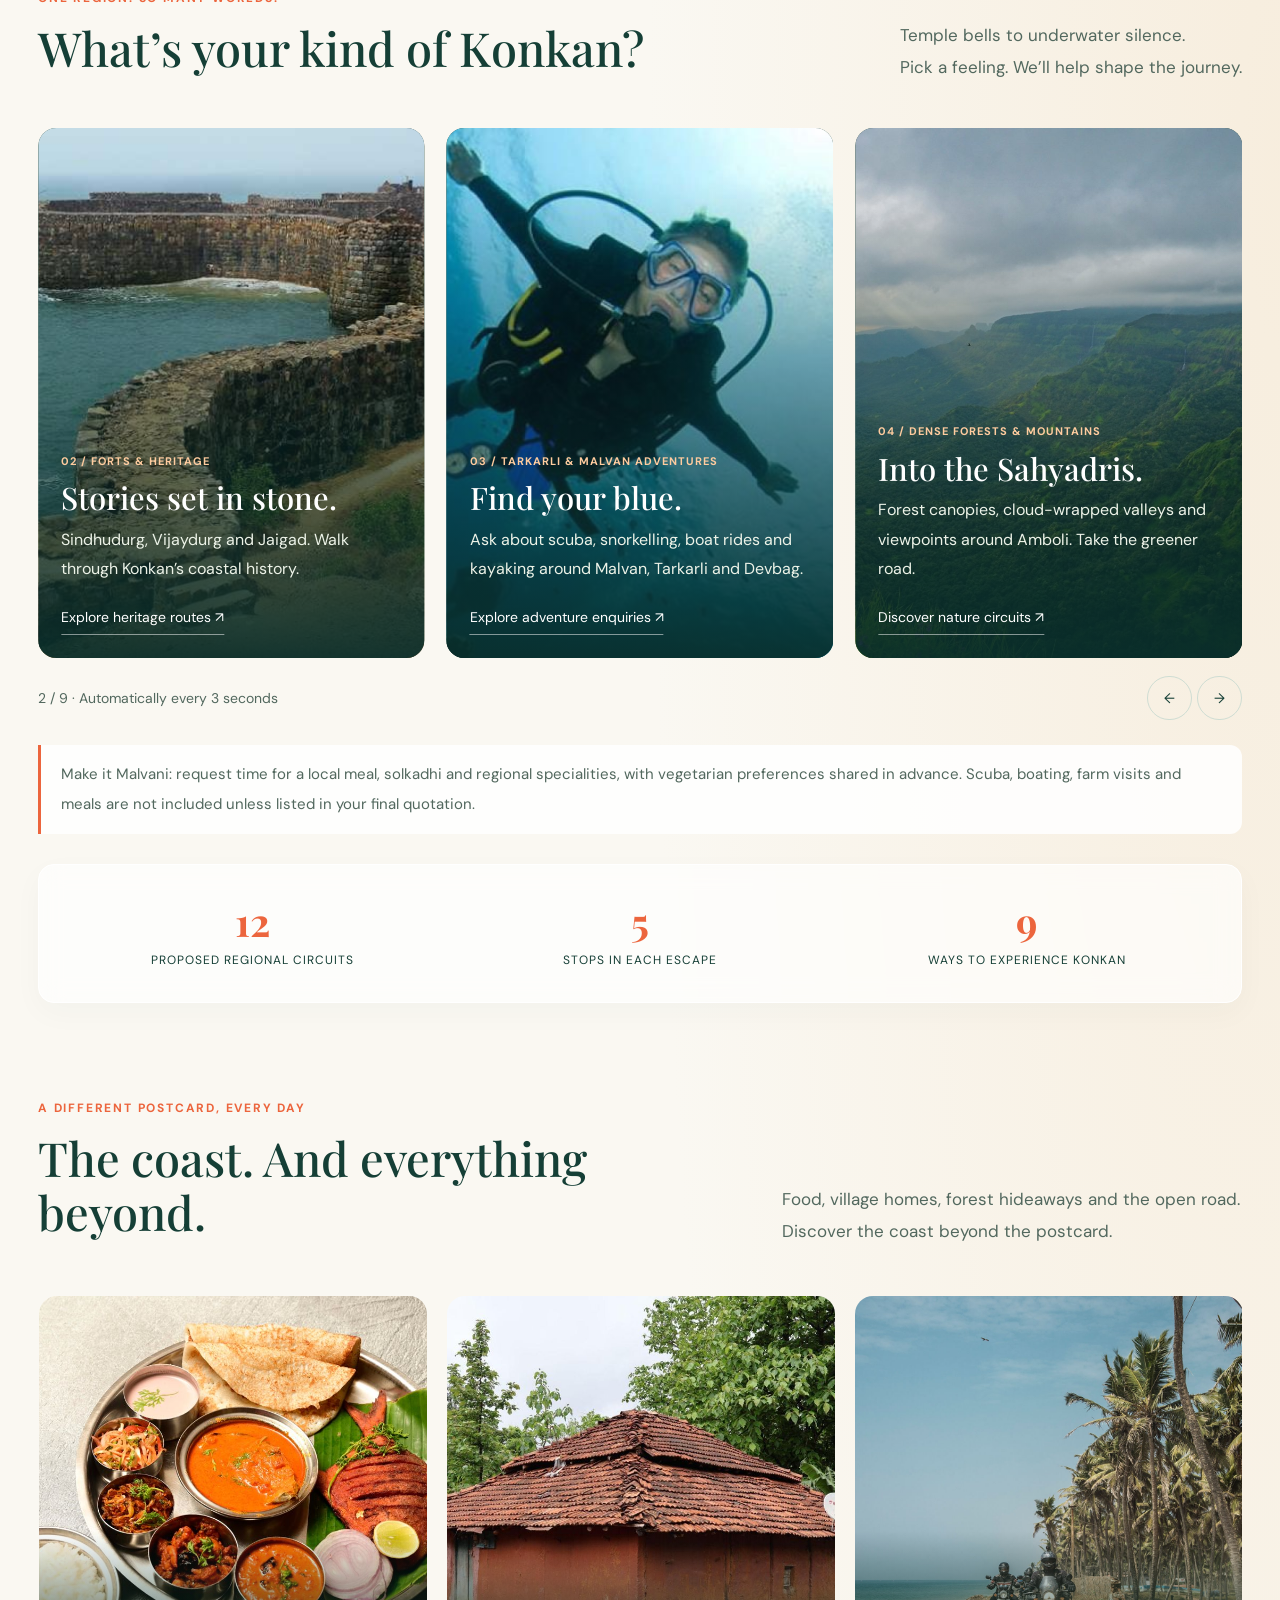
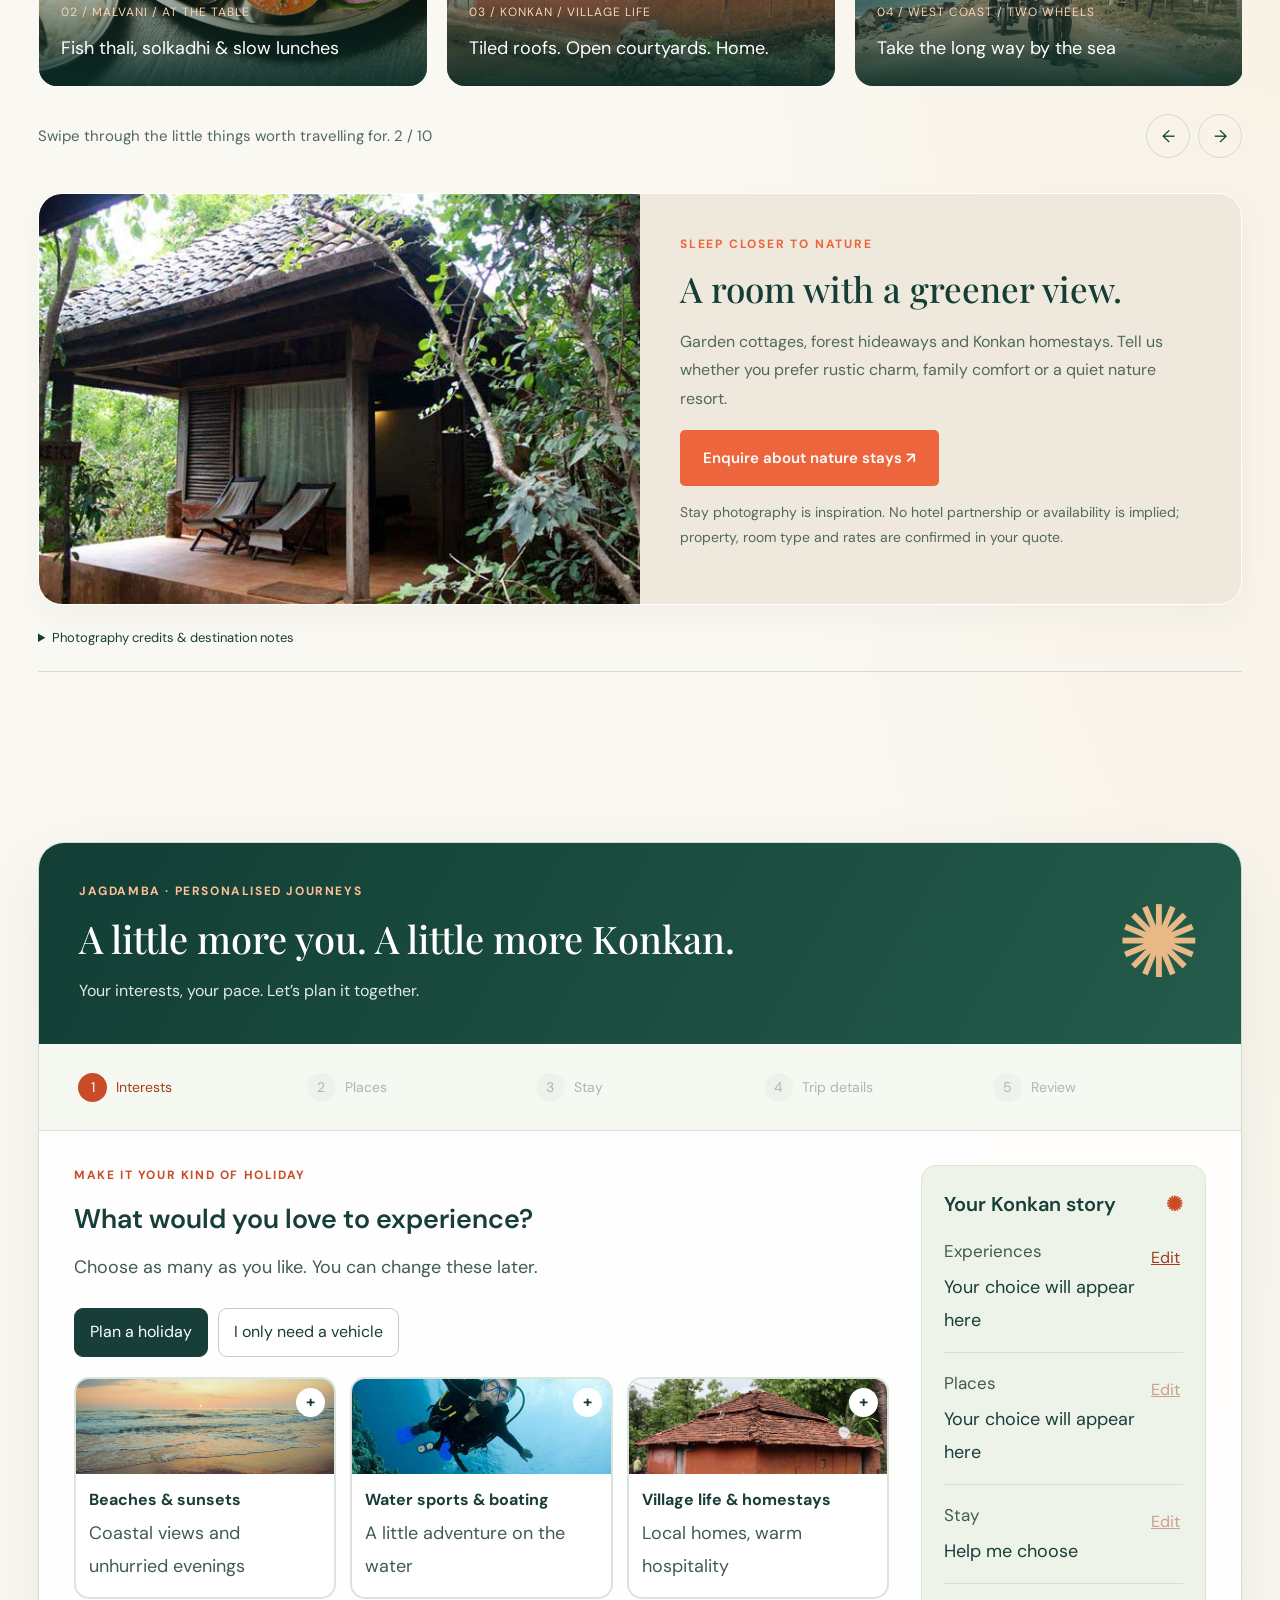
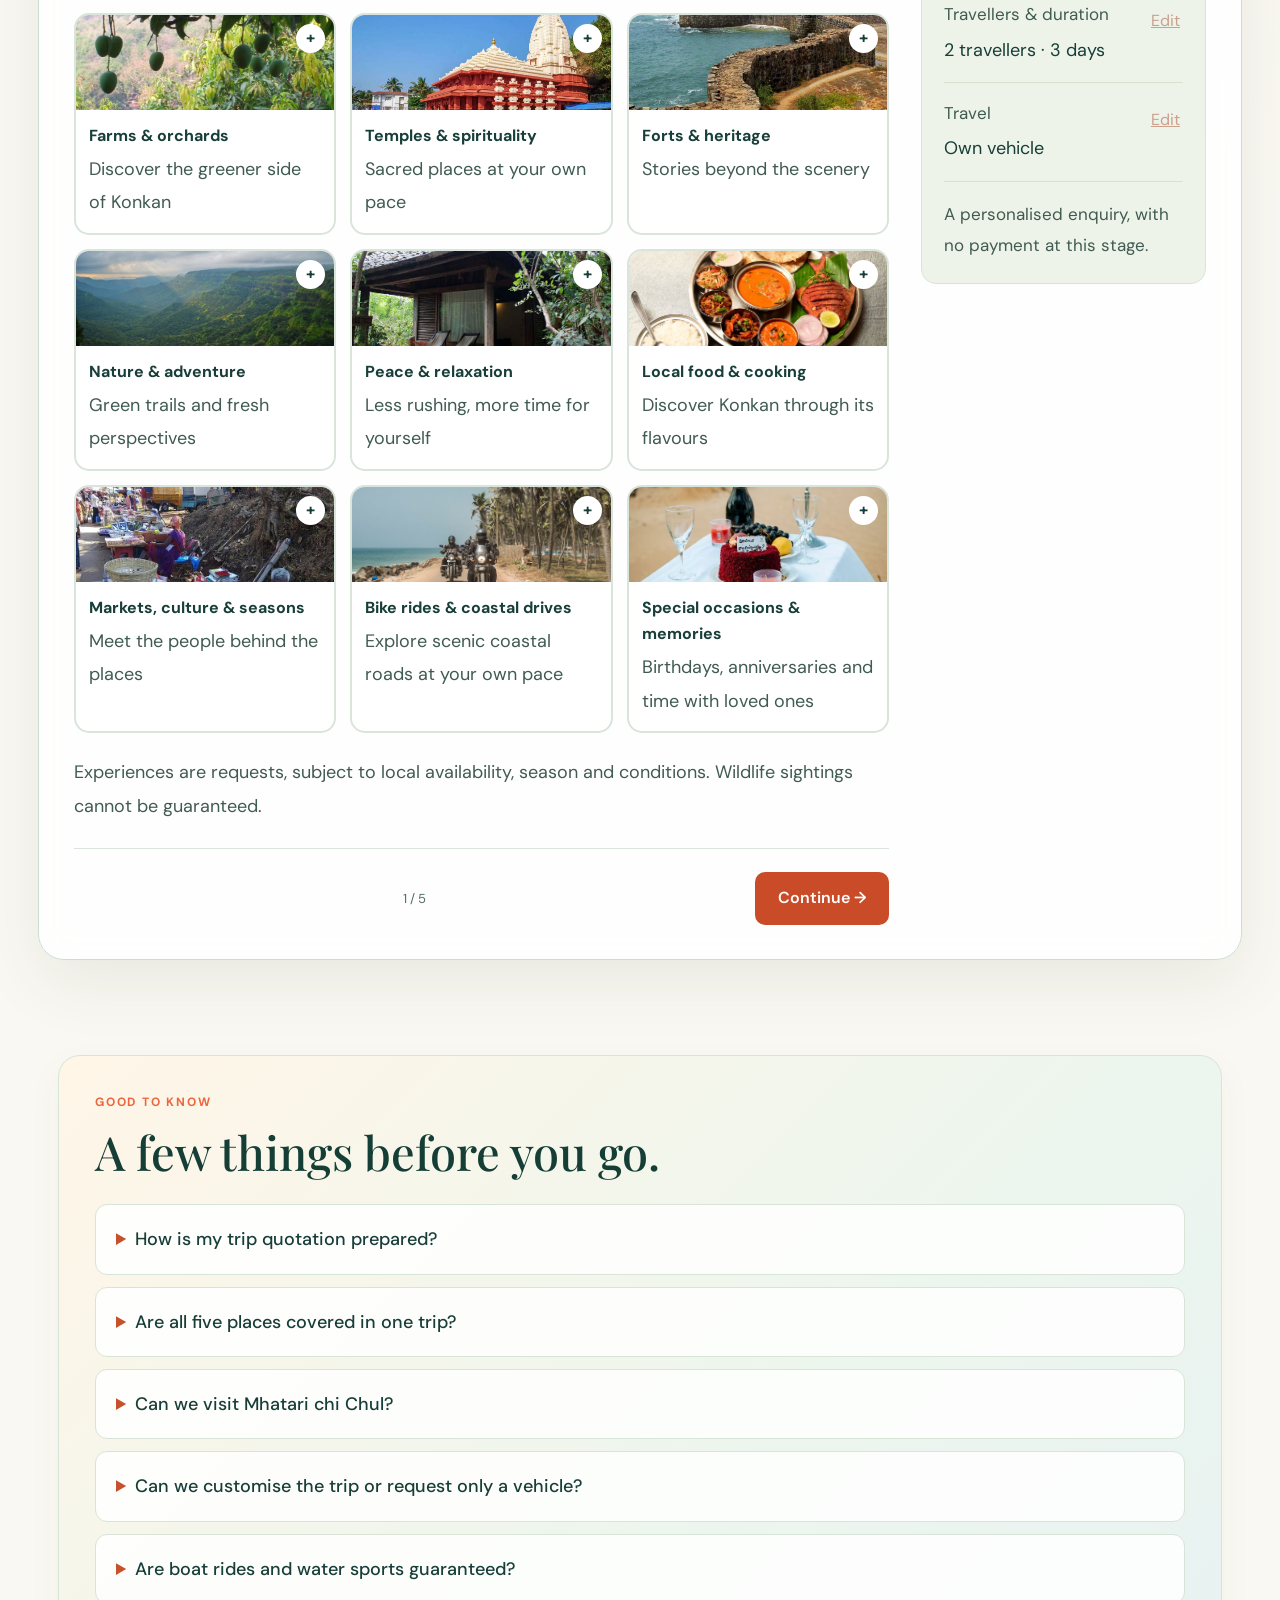
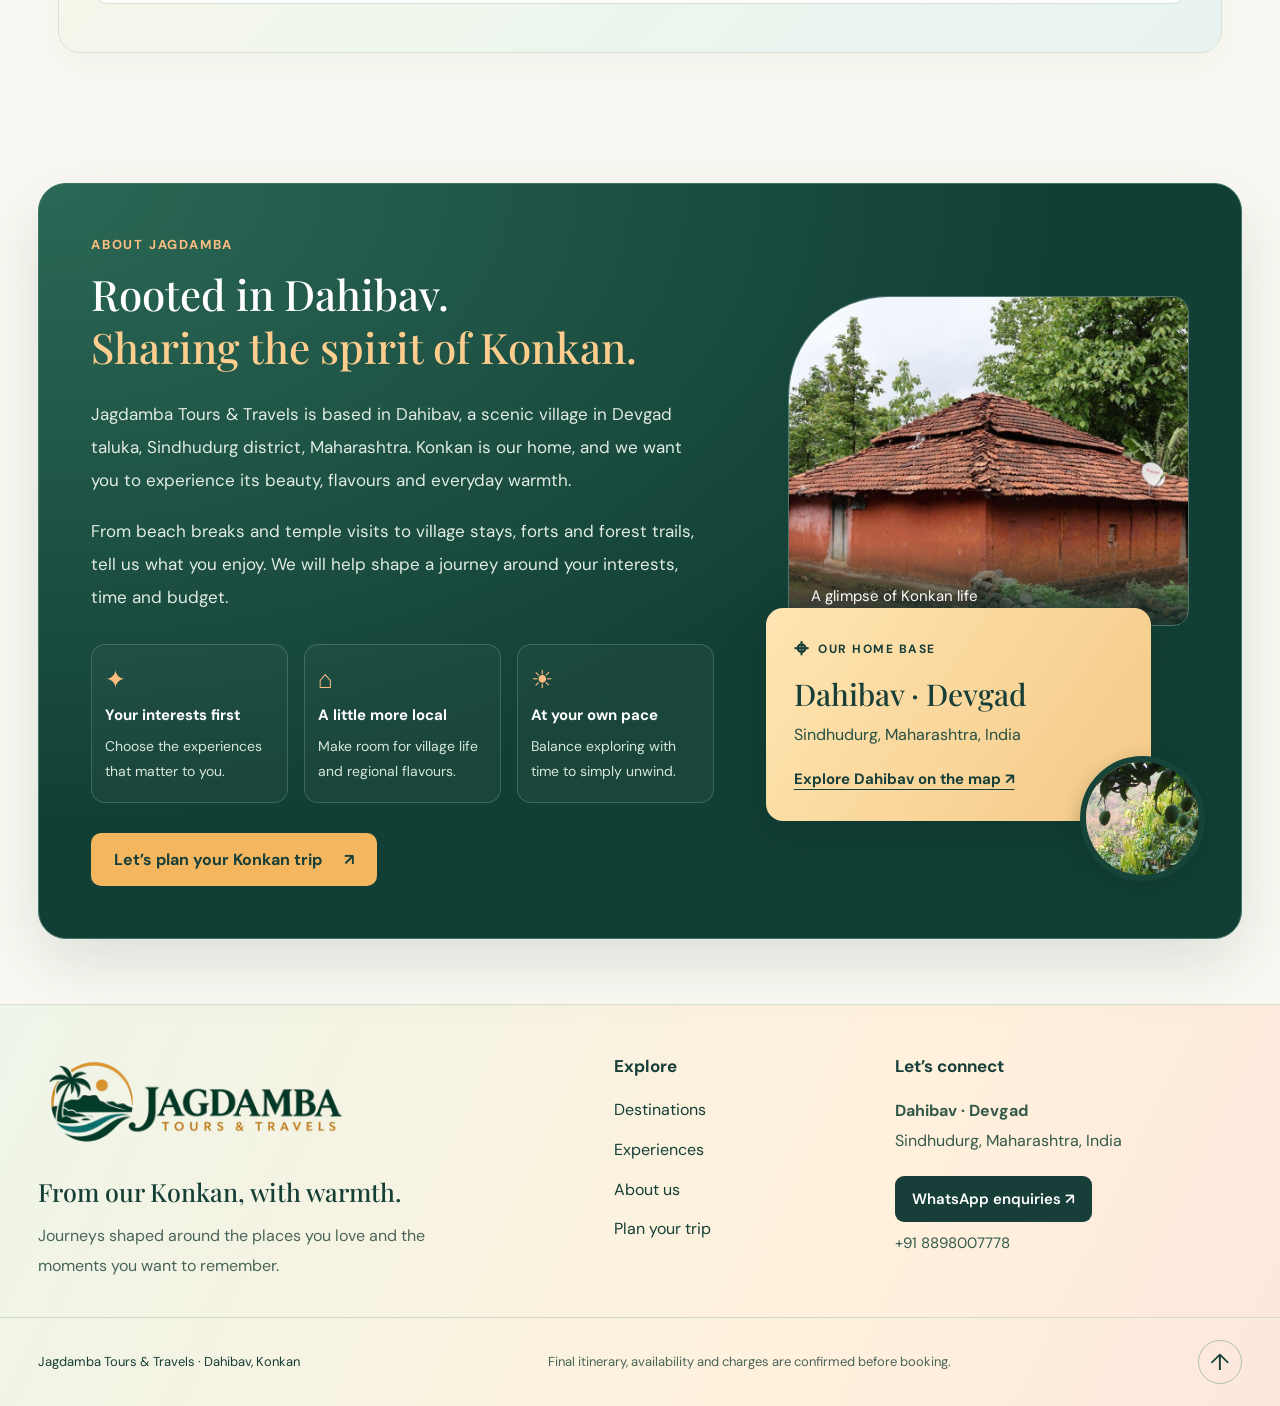
==== commit 2b40314b: "Add staggered destination card scroll reveals" ====
--- a/index.html
+++ b/index.html
@@ -15,7 +15,7 @@
 /* Destination finder without a price panel. */
 @media(min-width:901px){.finder{grid-template-columns:minmax(0,1fr) minmax(0,1fr) auto}}
 @media(max-width:900px){.finder>.btn{grid-column:1/-1}}
-</style><link rel="stylesheet" href="https://fonts.googleapis.com/css2?family=Noto+Sans+Devanagari:wght@400;500;600;700&display=swap"><link rel="stylesheet" href="assets/language.css"><link rel="stylesheet" href="assets/premium.css?v=light-coast-2"><script src="assets/language-preference.js"></script><link rel="canonical" href="https://sandesh651.github.io/jagdamba-tours-travels/"><link rel="alternate" hreflang="en" href="https://sandesh651.github.io/jagdamba-tours-travels/"><link rel="alternate" hreflang="mr" href="https://sandesh651.github.io/jagdamba-tours-travels/mr.html"><link rel="alternate" hreflang="x-default" href="https://sandesh651.github.io/jagdamba-tours-travels/"><link rel="stylesheet" href="assets/trip-planner.css?v=3"><link rel="stylesheet" href="assets/brand.css"><link rel="stylesheet" href="assets/about.css?v=1"><link rel="preload" as="image" href="assets/hero-coast.webp" fetchpriority="high"><style>.hero>img{animation:none!important}.hero{box-shadow:0 12px 32px #173e3814}.finder,.packages-intro{backdrop-filter:none;-webkit-backdrop-filter:none}</style><link rel="stylesheet" href="assets/phone-readable.css?v=1"><link rel="stylesheet" href="assets/cinematic.css?v=2"></head><body><div class="scroll-progress" aria-hidden="true"></div><div class="top">कोकण आपलं, प्रवास तुमचा. &nbsp; • &nbsp; A LITTLE CLOSER TO THE REAL KONKAN</div><header class="wrap nav"><a class="brand" href="#"><img class="brand-logo" src="assets/jagdamba-logo.webp" width="2172" height="724" alt="JAGDAMBA TOURS &amp; TRAVELS"></a><nav class="navlinks"><a href="#packages">Our escapes</a><a href="#why">The Konkan way</a><a href="#services">Travel services</a><a href="#experiences">Experiences</a></nav><div class="nav-actions"><div class="language-switch" role="group" aria-label="Language / भाषा"><a href="index.html?lang=en" hreflang="en" lang="en" data-language="en">English</a><a href="mr.html?lang=mr" hreflang="mr" lang="mr" data-language="mr">मराठी</a></div><a class="btn" href="#plan">Plan my trip ↗</a></div></header>
+</style><link rel="stylesheet" href="https://fonts.googleapis.com/css2?family=Noto+Sans+Devanagari:wght@400;500;600;700&display=swap"><link rel="stylesheet" href="assets/language.css"><link rel="stylesheet" href="assets/premium.css?v=light-coast-2"><script src="assets/language-preference.js"></script><link rel="canonical" href="https://sandesh651.github.io/jagdamba-tours-travels/"><link rel="alternate" hreflang="en" href="https://sandesh651.github.io/jagdamba-tours-travels/"><link rel="alternate" hreflang="mr" href="https://sandesh651.github.io/jagdamba-tours-travels/mr.html"><link rel="alternate" hreflang="x-default" href="https://sandesh651.github.io/jagdamba-tours-travels/"><link rel="stylesheet" href="assets/trip-planner.css?v=3"><link rel="stylesheet" href="assets/brand.css"><link rel="stylesheet" href="assets/about.css?v=1"><link rel="preload" as="image" href="assets/hero-coast.webp" fetchpriority="high"><style>.hero>img{animation:none!important}.hero{box-shadow:0 12px 32px #173e3814}.finder,.packages-intro{backdrop-filter:none;-webkit-backdrop-filter:none}</style><link rel="stylesheet" href="assets/phone-readable.css?v=1"><link rel="stylesheet" href="assets/cinematic.css?v=3"></head><body><div class="scroll-progress" aria-hidden="true"></div><div class="top">कोकण आपलं, प्रवास तुमचा. &nbsp; • &nbsp; A LITTLE CLOSER TO THE REAL KONKAN</div><header class="wrap nav"><a class="brand" href="#"><img class="brand-logo" src="assets/jagdamba-logo.webp" width="2172" height="724" alt="JAGDAMBA TOURS &amp; TRAVELS"></a><nav class="navlinks"><a href="#packages">Our escapes</a><a href="#why">The Konkan way</a><a href="#services">Travel services</a><a href="#experiences">Experiences</a></nav><div class="nav-actions"><div class="language-switch" role="group" aria-label="Language / भाषा"><a href="index.html?lang=en" hreflang="en" lang="en" data-language="en">English</a><a href="mr.html?lang=mr" hreflang="mr" lang="mr" data-language="mr">मराठी</a></div><a class="btn" href="#plan">Plan my trip ↗</a></div></header>
 <main><div class="sea-opening"><div class="hero"><img src="assets/hero-coast.webp" loading="eager" fetchpriority="high" decoding="async" alt="Illustrative Indian coastal landscape" onerror="this.src='assets/india-coast.jpg';this.alt='Illustrative Indian coastal landscape'"><div class="herotext"><div class="eyebrow">Maharashtra's coast. A different kind of escape.</div><h1>Sea. Forts. Forests.<br><em>All of Konkan.</em></h1><p>Take the scenic road with Jagdamba. From Malvan’s sea forts and Tarkarli adventures to temple towns, mango baag and the misty Sahyadris. There’s more than one way to fall for Konkan.</p><a class="btn" href="#packages">Find your Konkan escape <span>↗</span></a></div><div class="herofoot">KONKAN TO GOA &nbsp; ─── &nbsp; 01 / KONKAN</div></div></div>
 <div class="finder"><div><label for="region">Choose your destination</label><select id="region"><option value="all">Anywhere by the coast</option><option value="south">Malvan & Sindhudurg</option><option value="central">Guhagar & Ratnagiri</option><option value="north">Dapoli & around</option><option value="ghats">Amboli & the ghats</option><option value="goa">Goa & coastal detours</option></select></div><div><label for="mood">Your travel style</label><select id="mood"><option value="all">A little of everything</option><option value="beach">Beaches & sunsets</option><option value="culture">Temples & culture</option><option value="quiet">Quiet & offbeat</option><option value="adventure">Scuba & water adventures</option><option value="nature">Forests, ghats & baag</option></select></div><button class="btn" id="find">Explore escapes ↗</button></div><div class="introbar"><span>3 iconic stops + 2 hidden gems</span><span>One region. Five discoveries.</span><span>Make the journey your own</span></div>
 <section id="packages"><div class="wrap"><div class="heading packages-intro"><div class="packages-title"><div class="eyebrow orange">FIVE PLACES. COUNTLESS LITTLE MOMENTS.</div><h2>Pick your patch of paradise.</h2></div><p class="packages-summary">From Alibaug and Dapoli to Malvan, Vengurla and Goa. Choose a regional five-stop circuit, then make it your own.</p></div><div class="filters escapes-toolbar" role="group" aria-label="Browse escapes"><button class="chip active" data-filter="all">All escapes <span aria-hidden="true">↗</span></button><span class="escapes-total">12 thoughtfully planned circuits</span></div><div class="cards" id="cards"></div><p id="empty" hidden>No matching circuits yet. Try another region or travel mood.</p><p class="notice">Each destination card rotates through 3–4 photographs from its regional circuit; captions identify the views. They do not depict every stop. Adventure activities and orchard visits are optional, separately confirmed additions.<br>Dates, pickup, trip length, accommodation, meals, taxes and entry/activity charges will be confirmed in a written quotation.</p></div></section>
@@ -106,5 +106,5 @@
 experienceWindow.addEventListener('keydown',e=>{if(e.key==='ArrowRight'||e.key==='ArrowLeft'){e.preventDefault();advanceExperience(e.key==='ArrowRight'?1:-1)}});addEventListener('resize',()=>positionExperience(false));
 if('IntersectionObserver' in window){new IntersectionObserver(entries=>entries.forEach(e=>{if(e.target===postcardTrack){postcardVisible=e.isIntersecting;if(postcardVisible&&!reduceMotion)movePostcard()}else{experienceVisible=e.isIntersecting;if(experienceVisible&&!reduceMotion)advanceExperience()}}),{threshold:.25}).observe(postcardTrack);new IntersectionObserver(entries=>entries.forEach(e=>{experienceVisible=e.isIntersecting;if(experienceVisible&&!reduceMotion)advanceExperience()}),{threshold:.25}).observe(experienceWindow)}else{postcardVisible=experienceVisible=true}
 setInterval(()=>{if(document.hidden||reduceMotion)return;if(postcardVisible)movePostcard();if(experienceVisible)advanceExperience();visibleDecks.forEach(advanceDeck)},3000);
-</script><script src="assets/language.js"></script><script src="assets/trip-planner.js?v=whatsapp-1"></script><script src="assets/cinematic.js?v=1" defer></script></body></html>
+</script><script src="assets/language.js"></script><script src="assets/trip-planner.js?v=whatsapp-1"></script><script src="assets/cinematic.js?v=1" defer></script><script src="assets/card-motion.js?v=1" defer></script></body></html>
 
--- a/assets/cinematic.css
+++ b/assets/cinematic.css
@@ -46,3 +46,10 @@
  html body #packages .photo-dots i.active{width:clamp(14px,3.5vw,35px)}
 }
 @media(prefers-reduced-motion:reduce){html body #packages .card{transition:none}html body #packages .card:active{transform:none}}
+
+/* A restrained 3D hover complements the scroll entrance on pointer devices. */
+@media (min-width:701px) and (hover:hover) and (pointer:fine) and (prefers-reduced-motion:no-preference){
+ html body #packages .card{transform-origin:center center;transition:transform .4s cubic-bezier(.2,.7,.3,1),box-shadow .4s,border-color .4s}
+ html body #packages .card:hover{transform:perspective(1200px) translateY(-8px) rotateX(1.5deg) rotateY(-1deg);box-shadow:0 26px 48px -12px #183e3838;border-color:#c5d6c8}
+}
+@media (prefers-reduced-motion:reduce){html body #packages .card:hover{transform:none}}
